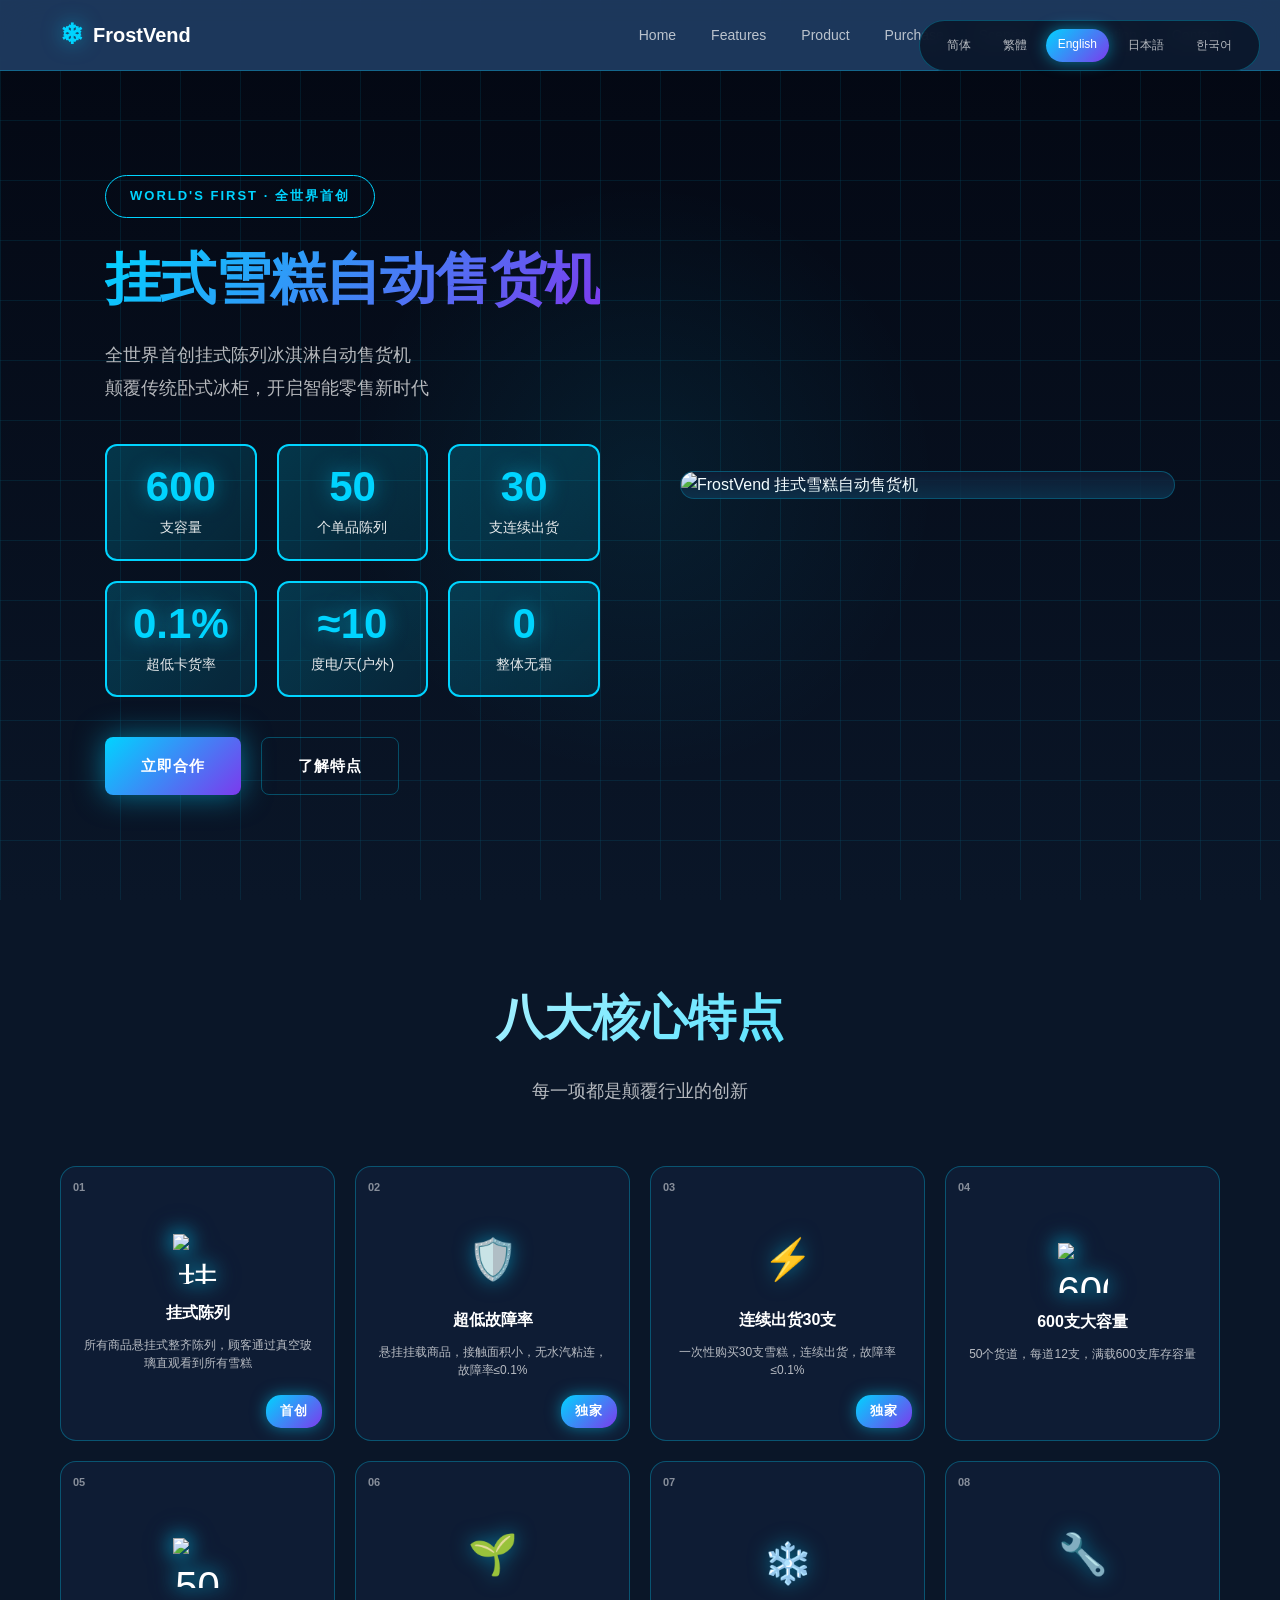
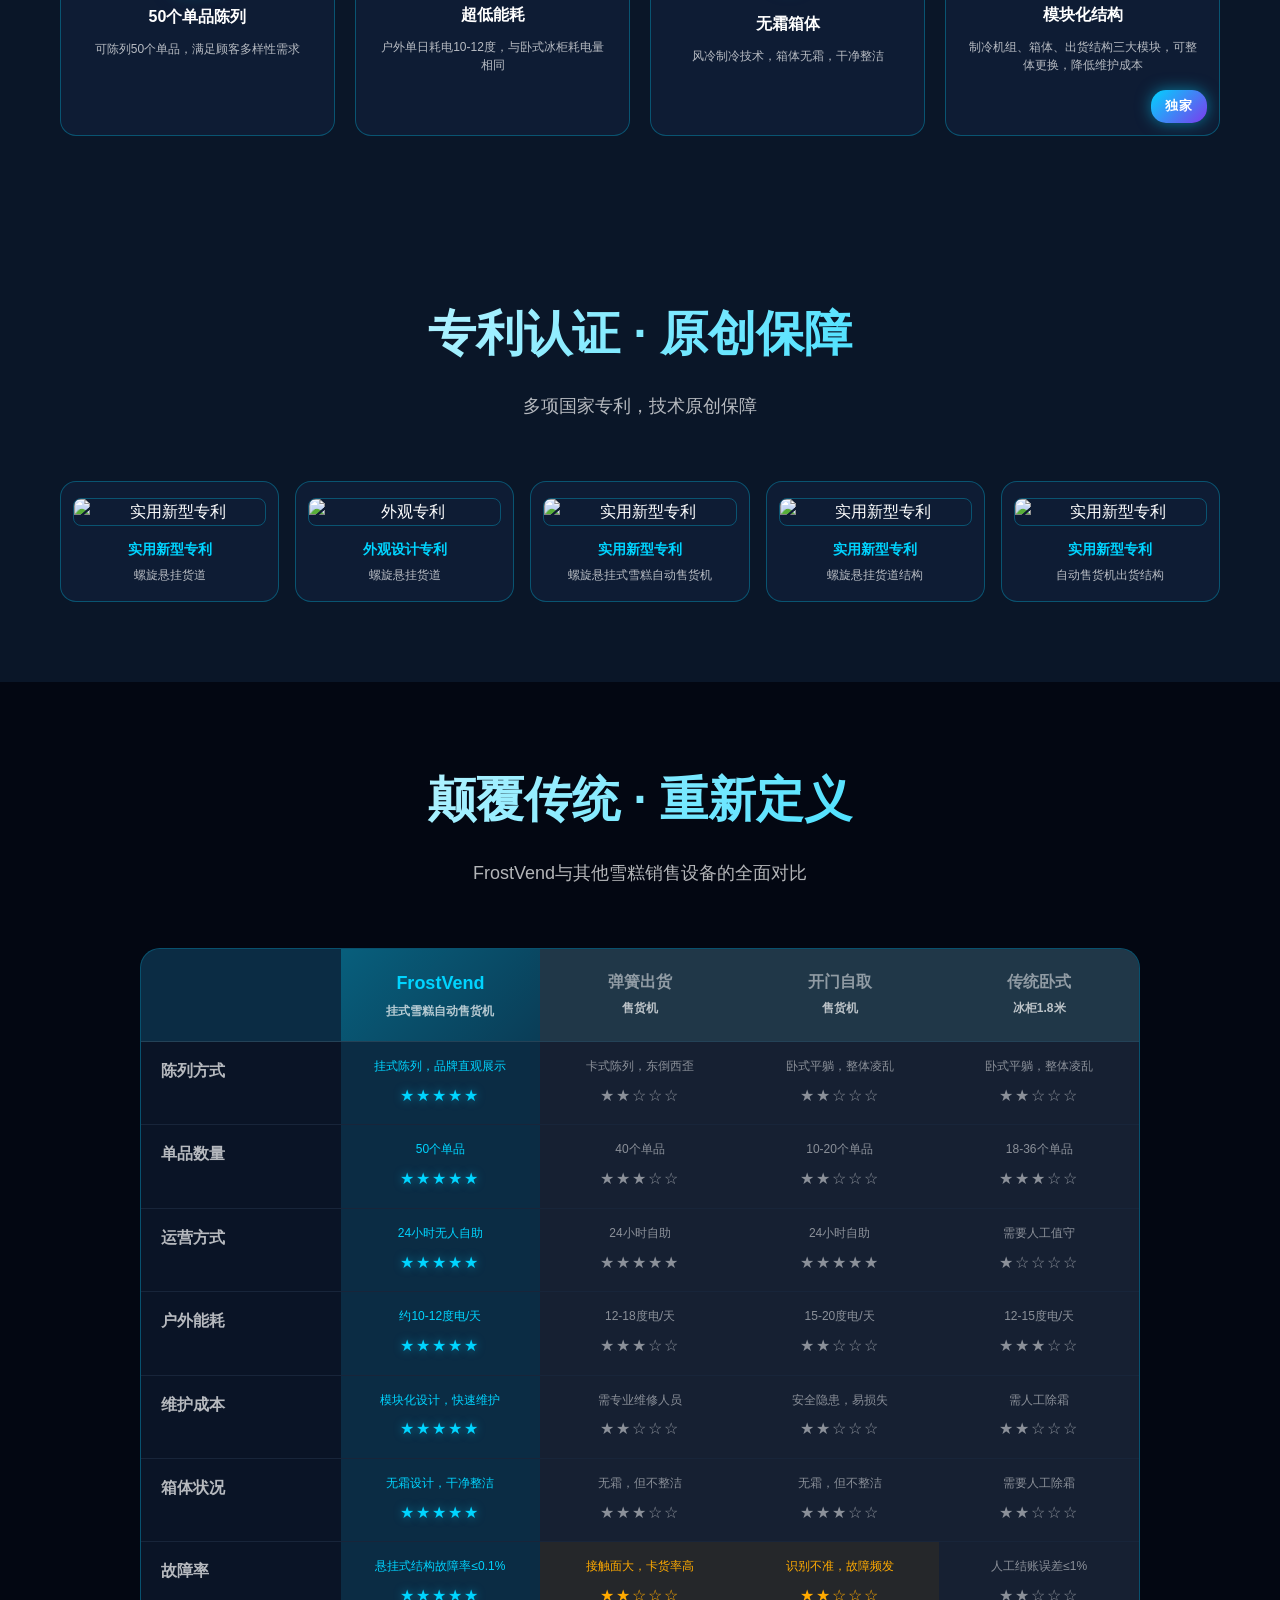
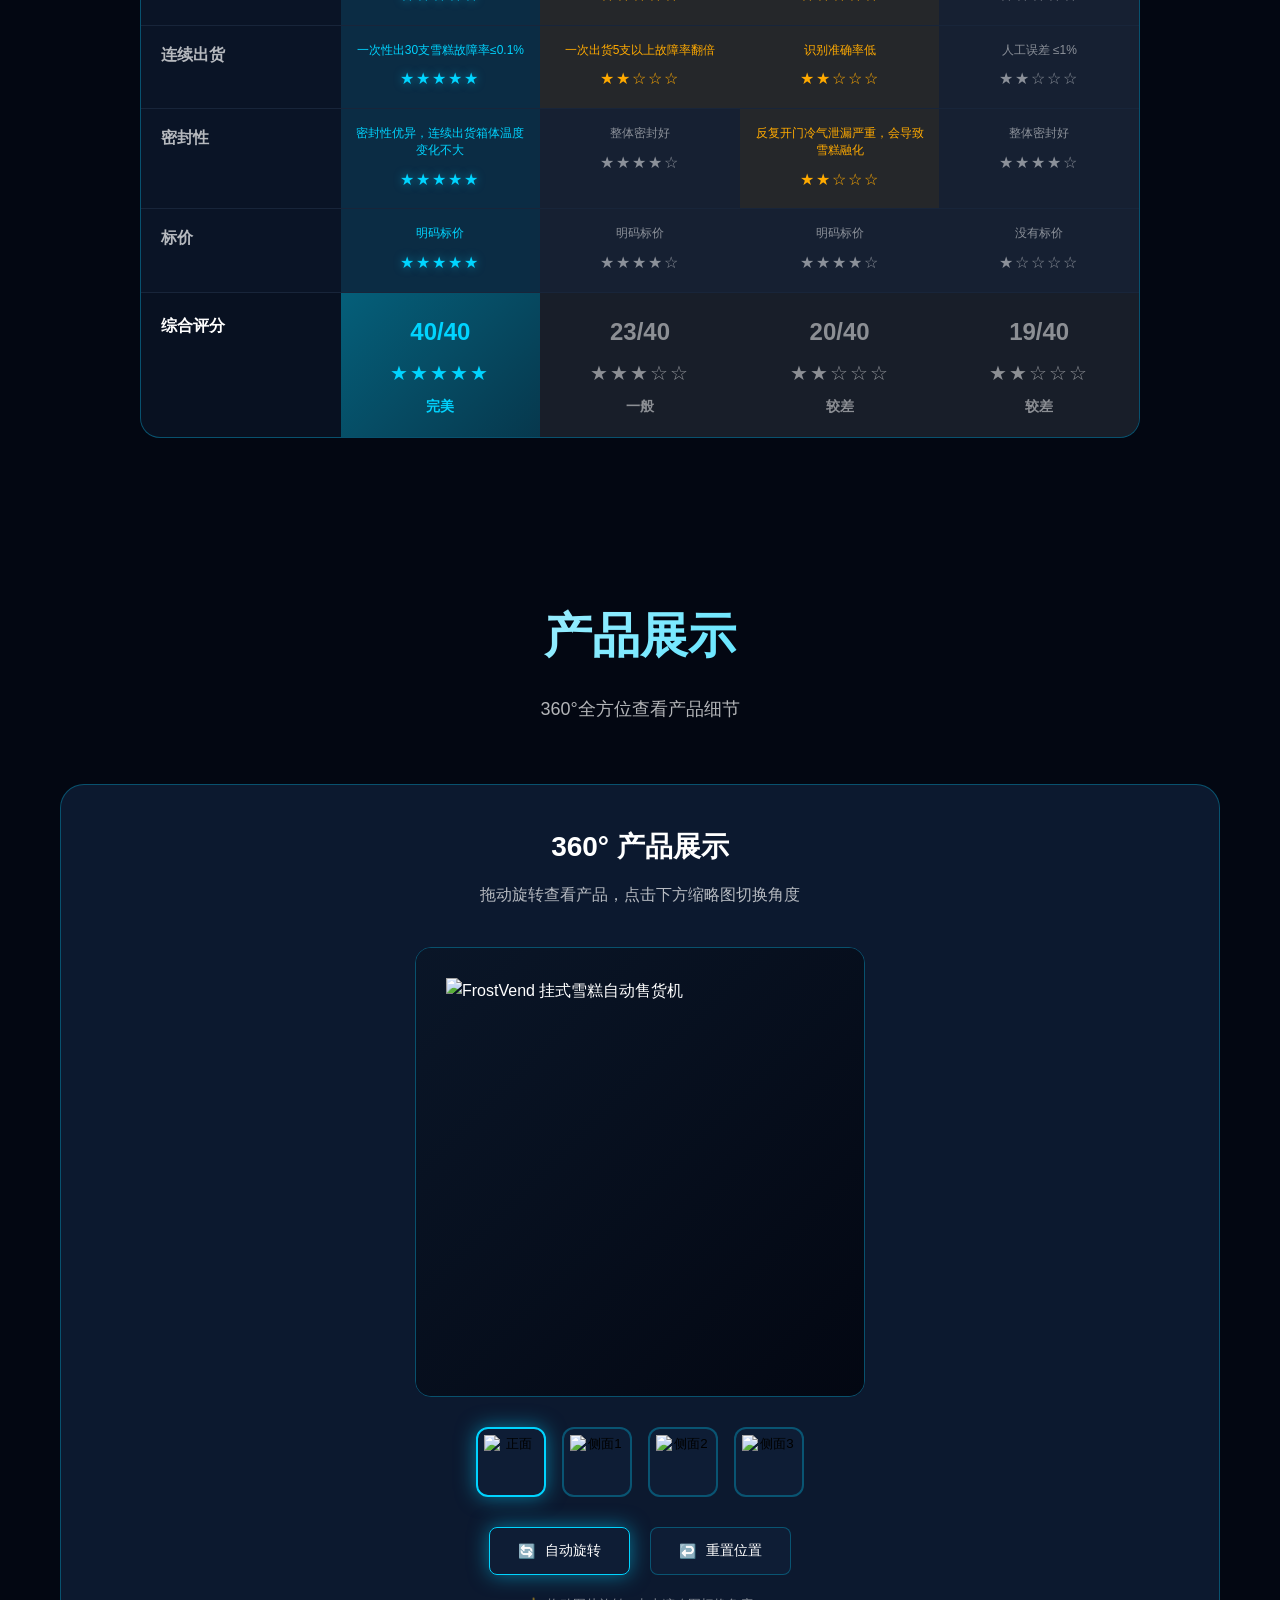
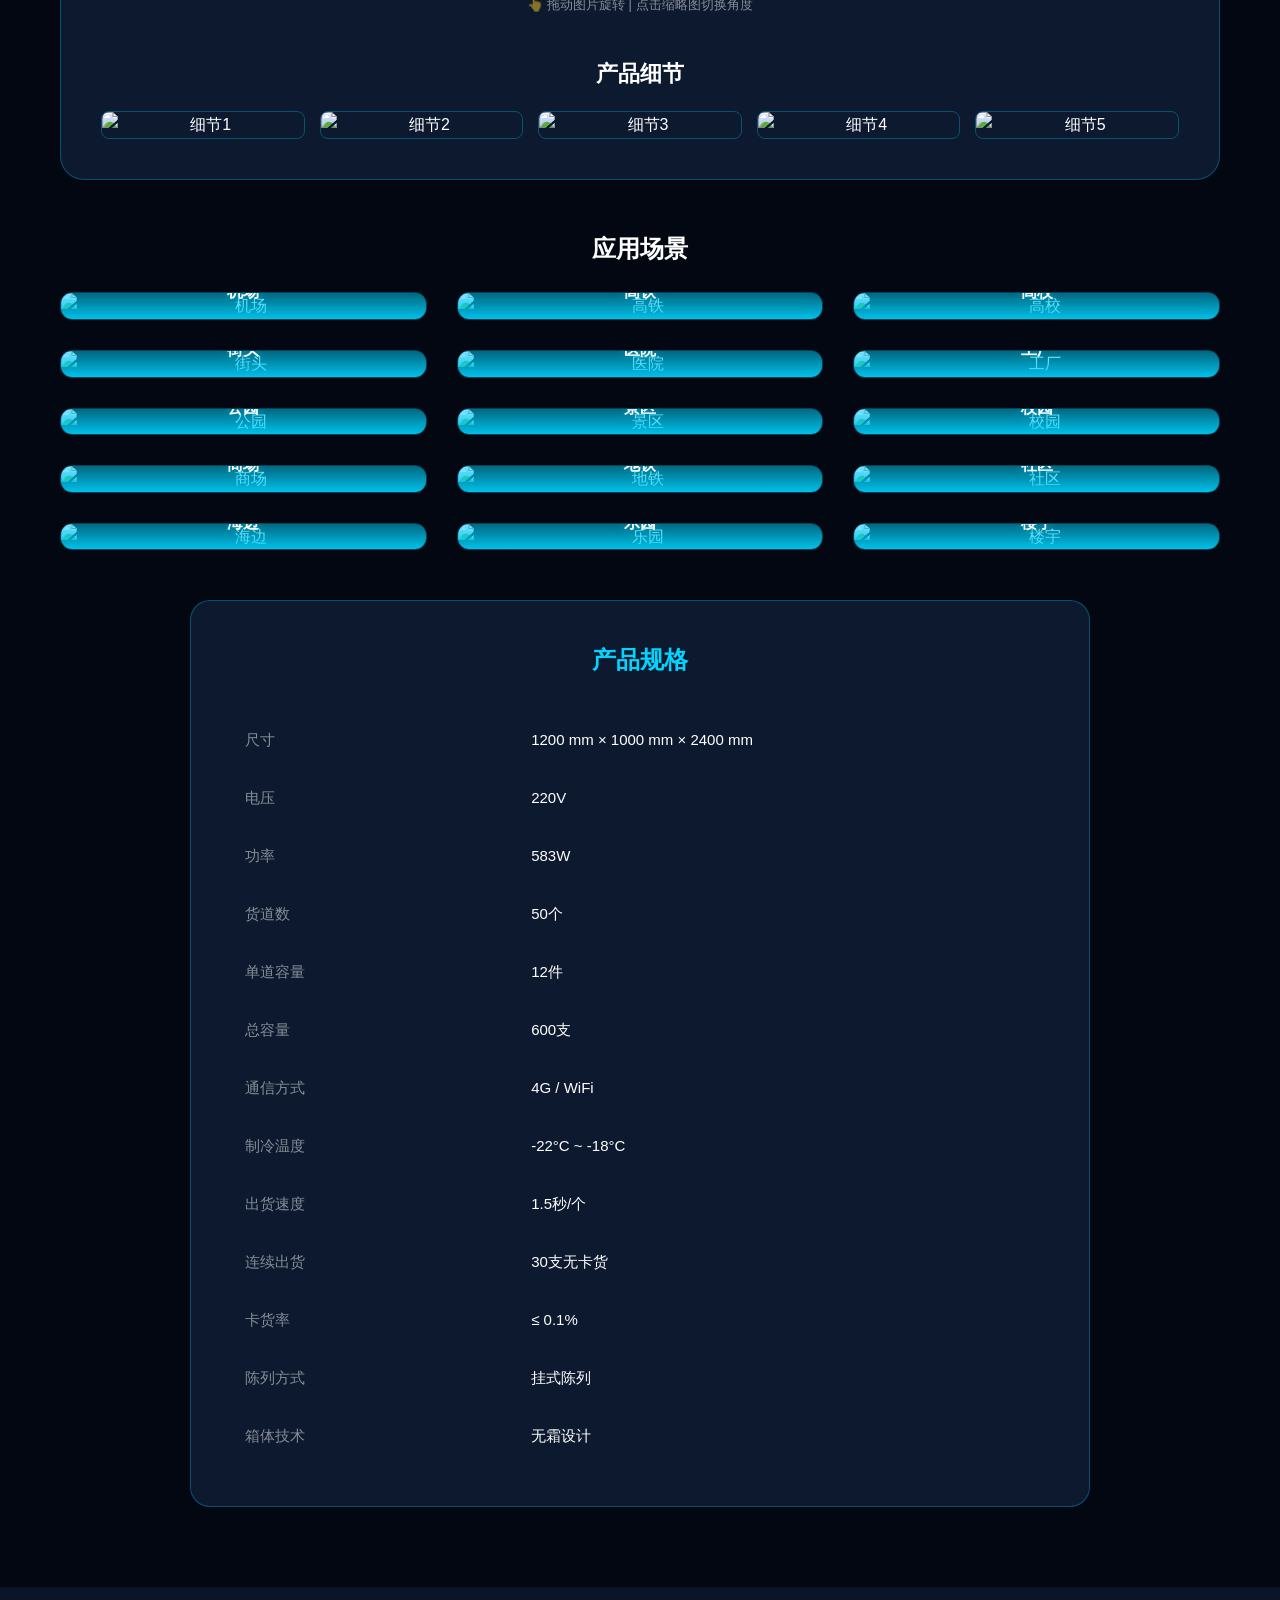
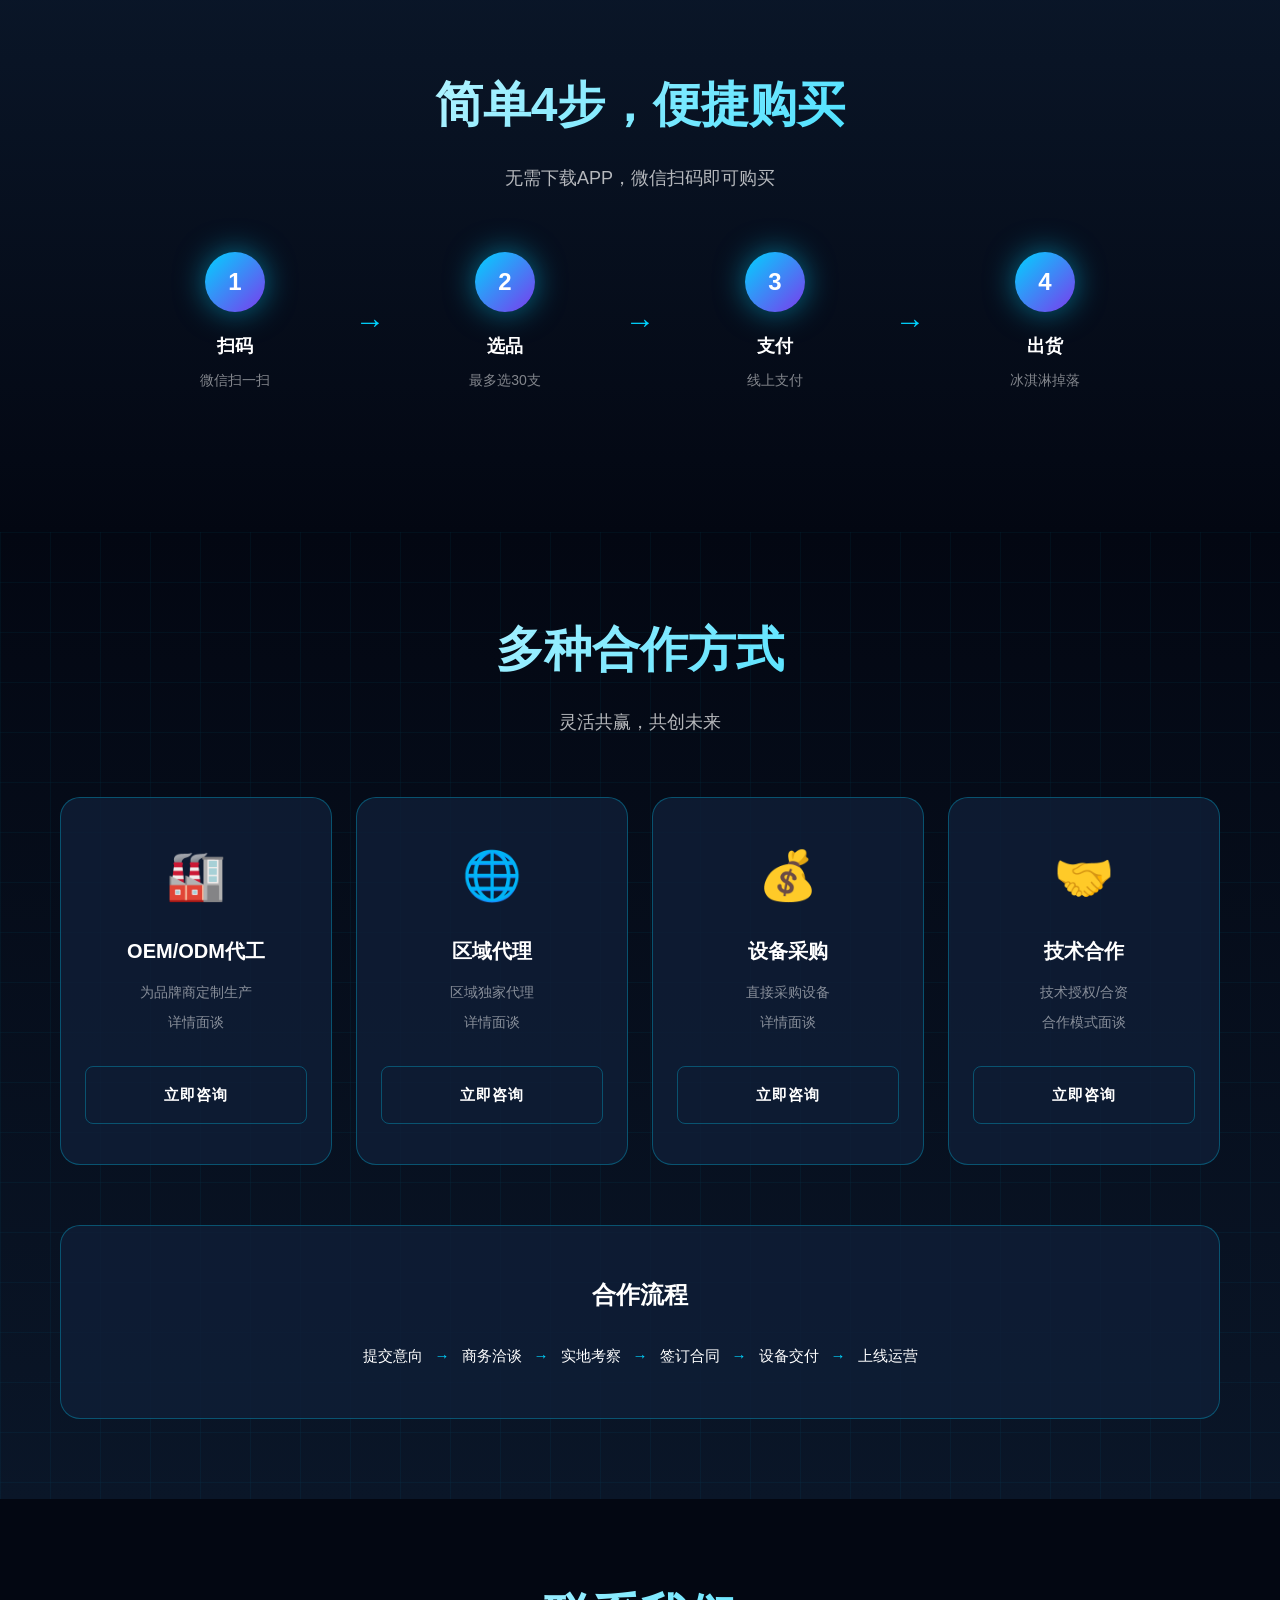
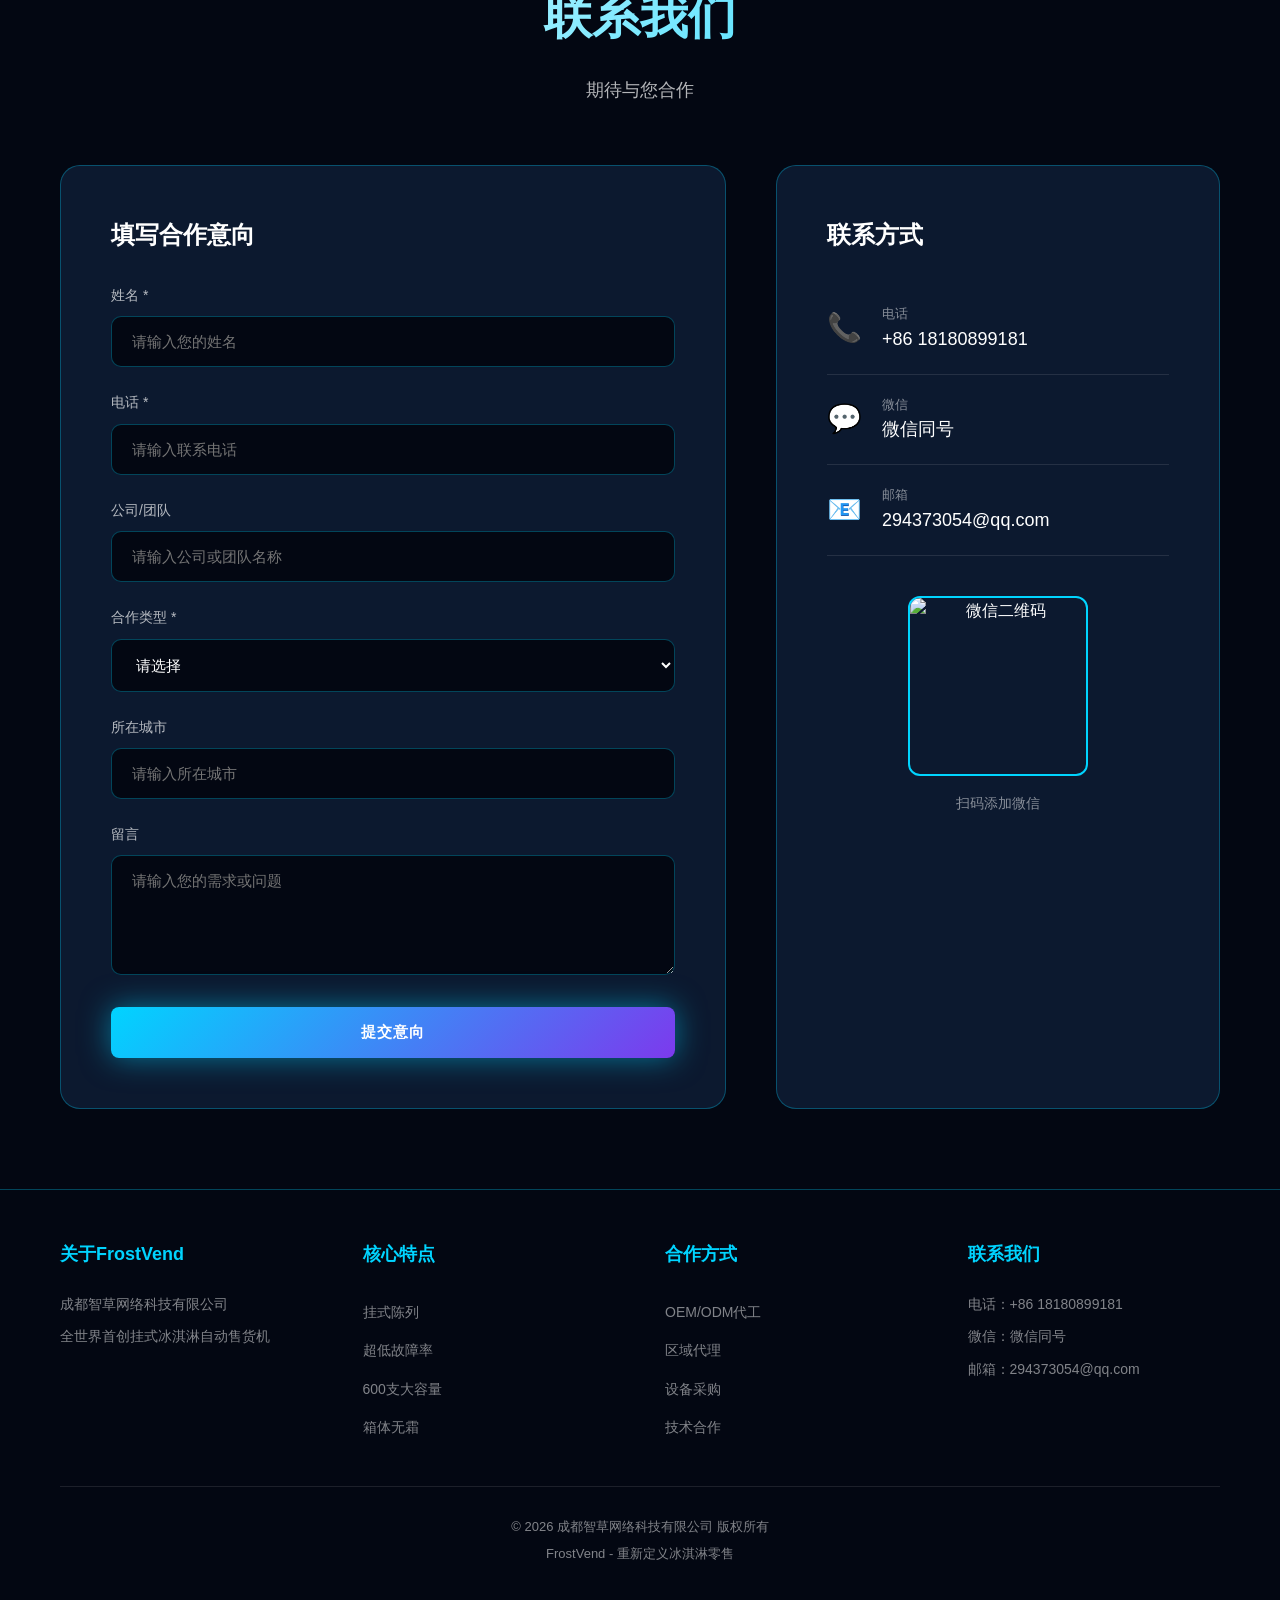
==== en/index.html @ 17167bbc "更新 FrostVend 网站内容与多语言页面 同步主站设计改动到多语言页面，并补充产品图、场景图、细节图、专利证书与联系二维码展示。  Co-Authored-By: Claude Opus 4.7" ====
<!DOCTYPE html>
<html lang="en">
<head>
    <meta charset="UTF-8">
    <meta name="viewport" content="width=device-width, initial-scale=1.0">
    <title>FrostVend - Reinventing Ice Cream Retail | World's First Hanging Ice Cream Vending Machine</title>
    <meta name="description" content="The world's first hanging-display ice cream vending machine. Ultra-low failure rate 0.1%, 30 consecutive dispenses, 600-item capacity, 50 SKUs, ultra-low energy use, frost-free cabinet.">
    <meta name="keywords" content="ice cream vending machine,hanging display,ice cream machine,unattended vending,innovative equipment">
    <link rel="stylesheet" href="../css/style.css">
</head>
<body>
    <!-- 语言切换 -->
    <div class="lang-switcher">
        <a href="../index.html" class="lang-btn">简体</a>
        <a href="../tw/index.html" class="lang-btn">繁體</a>
        <span class="lang-current">English</span>
        <a href="../ja/index.html" class="lang-btn">日本語</a>
        <a href="../ko/index.html" class="lang-btn">한국어</a>
    </div>

    <!-- 导航栏 -->
    <nav class="navbar">
        <div class="nav-container">
            <div class="logo">
                <span class="logo-icon">❄</span>
                <span class="logo-text">FrostVend</span>
            </div>
            <ul class="nav-menu">
                <li><a href="#hero">Home</a></li>
                <li><a href="#features">Features</a></li>
                <li><a href="#product">Product</a></li>
                <li><a href="#process">Purchase</a></li>
                <li><a href="#scene">Scenes</a></li>
                <li><a href="#cooperation">Cooperation</a></li>
                <li><a href="#contact">Contact</a></li>
            </ul>
            <div class="nav-toggle" id="navToggle">
                <span></span><span></span><span></span>
            </div>
        </div>
    </nav>

    <!-- Hero 区 -->
    <section id="hero" class="hero">
        <div class="hero-container">
            <div class="hero-content">
                <div class="hero-badge">WORLD'S FIRST · 全世界首创</div>
                <h1 class="hero-title">
                    <strong>挂式雪糕自动售货机</strong>
                </h1>
                <p class="hero-subtitle">
                    全世界首创挂式陈列冰淇淋自动售货机<br>
                    颠覆传统卧式冰柜，开启智能零售新时代
                </p>
                <div class="hero-features">
                    <div class="hero-feature">
                        <div class="hero-feature-num">600</div>
                        <div class="hero-feature-label">支容量</div>
                    </div>
                    <div class="hero-feature">
                        <div class="hero-feature-num">50</div>
                        <div class="hero-feature-label">个单品陈列</div>
                    </div>
                    <div class="hero-feature">
                        <div class="hero-feature-num">30</div>
                        <div class="hero-feature-label">支连续出货</div>
                    </div>
                    <div class="hero-feature">
                        <div class="hero-feature-num">0.1%</div>
                        <div class="hero-feature-label">超低卡货率</div>
                    </div>
                    <div class="hero-feature">
                        <div class="hero-feature-num">≈10</div>
                        <div class="hero-feature-label">度电/天(户外)</div>
                    </div>
                    <div class="hero-feature">
                        <div class="hero-feature-num">0</div>
                        <div class="hero-feature-label">整体无霜</div>
                    </div>
                </div>
                <div class="hero-cta">
                    <a href="#cooperation" class="btn btn-primary">立即合作</a>
                    <a href="#features" class="btn btn-outline">了解特点</a>
                </div>
            </div>
            <div class="hero-image">
                <div class="hero-image-wrapper">
                    <img src="images/product/1.png" alt="FrostVend 挂式雪糕自动售货机">
                </div>
            </div>
        </div>
    </section>

    <!-- 八大核心特点 -->
    <section id="features" class="section section-features">
        <div class="container">
            <div class="section-header">
                <h2>八大核心特点</h2>
                <p>每一项都是颠覆行业的创新</p>
            </div>
            <div class="features-grid">
                <div class="feature-card">
                    <div class="feature-num">01</div>
                    <div class="feature-icon"><img src="images/icon-hanging.png" alt="挂式陈列"></div>
                    <h3>挂式陈列</h3>
                    <p>所有商品悬挂式整齐陈列，顾客通过真空玻璃直观看到所有雪糕</p>
                    <div class="feature-tag">首创</div>
                </div>
                <div class="feature-card">
                    <div class="feature-num">02</div>
                    <div class="feature-icon">🛡️</div>
                    <h3>超低故障率</h3>
                    <p>悬挂挂载商品，接触面积小，无水汽粘连，故障率≤0.1%</p>
                    <div class="feature-tag">独家</div>
                </div>
                <div class="feature-card">
                    <div class="feature-num">03</div>
                    <div class="feature-icon">⚡</div>
                    <h3>连续出货30支</h3>
                    <p>一次性购买30支雪糕，连续出货，故障率≤0.1%</p>
                    <div class="feature-tag">独家</div>
                </div>
                <div class="feature-card">
                    <div class="feature-num">04</div>
                    <div class="feature-icon"><img src="images/icon-capacity.png" alt="600支大容量"></div>
                    <h3>600支大容量</h3>
                    <p>50个货道，每道12支，满载600支库存容量</p>
                </div>
                <div class="feature-card">
                    <div class="feature-num">05</div>
                    <div class="feature-icon"><img src="images/icon-variety.png" alt="50个单品陈列"></div>
                    <h3>50个单品陈列</h3>
                    <p>可陈列50个单品，满足顾客多样性需求</p>
                </div>
                <div class="feature-card">
                    <div class="feature-num">06</div>
                    <div class="feature-icon">🌱</div>
                    <h3>超低能耗</h3>
                    <p>户外单日耗电10-12度，与卧式冰柜耗电量相同</p>
                </div>
                <div class="feature-card">
                    <div class="feature-num">07</div>
                    <div class="feature-icon">❄️</div>
                    <h3>无霜箱体</h3>
                    <p>风冷制冷技术，箱体无霜，干净整洁</p>
                </div>
                <div class="feature-card">
                    <div class="feature-num">08</div>
                    <div class="feature-icon">🔧</div>
                    <h3>模块化结构</h3>
                    <p>制冷机组、箱体、出货结构三大模块，可整体更换，降低维护成本</p>
                    <div class="feature-tag">独家</div>
                </div>
            </div>
        </div>
    </section>

    <!-- 专利证书展示 -->
    <section class="section section-patents">
        <div class="container">
            <div class="section-header">
                <h2>专利认证 · 原创保障</h2>
                <p>多项国家专利，技术原创保障</p>
            </div>
            <div class="patents-grid">
                <a href="images/patents/实用新型专利证书---螺旋悬挂货道.pdf" target="_blank" class="patent-card">
                    <img src="images/patents/实用新型专利证书---螺旋悬挂货道.png" alt="实用新型专利" class="patent-img">
                    <h4>实用新型专利</h4>
                    <p>螺旋悬挂货道</p>
                </a>
                <a href="images/patents/外观专利证书---螺旋悬挂货道.pdf" target="_blank" class="patent-card">
                    <img src="images/patents/外观专利证书---螺旋悬挂货道.png" alt="外观专利" class="patent-img">
                    <h4>外观设计专利</h4>
                    <p>螺旋悬挂货道</p>
                </a>
                <a href="images/patents/实用新型---一种螺旋悬挂式雪糕自动售货机2023232784835.pdf" target="_blank" class="patent-card">
                    <img src="images/patents/实用新型---一种螺旋悬挂式雪糕自动售货机2023232784835.png" alt="实用新型专利" class="patent-img">
                    <h4>实用新型专利</h4>
                    <p>螺旋悬挂式雪糕自动售货机</p>
                </a>
                <a href="images/patents/实用新型专利证书-2023227221248-一种雪糕智能售货机螺旋悬挂货道-七叶草生态-20240625.pdf" target="_blank" class="patent-card">
                    <img src="images/patents/实用新型专利证书-2023227221248-一种雪糕智能售货机螺旋悬挂货道-七叶草生态-20240625.png" alt="实用新型专利" class="patent-img">
                    <h4>实用新型专利</h4>
                    <p>螺旋悬挂货道结构</p>
                </a>
                <a href="images/patents/实用新型专利证书-2023230781476-一种自动售货机出货结构-七叶草生态-20240514.pdf" target="_blank" class="patent-card">
                    <img src="images/patents/实用新型专利证书-2023230781476-一种自动售货机出货结构-七叶草生态-20240514.png" alt="实用新型专利" class="patent-img">
                    <h4>实用新型专利</h4>
                    <p>自动售货机出货结构</p>
                </a>
            </div>
        </div>
    </section>

    <!-- 对比区：颠覆传统 -->
    <section class="section section-compare">
        <div class="container">
            <div class="section-header">
                <h2>颠覆传统 · 重新定义</h2>
                <p>FrostVend与其他雪糕销售设备的全面对比</p>
            </div>
            <div class="compare-rating">
                <div class="compare-brand-row">
                    <div class="compare-brand-label"></div>
                    <div class="compare-brand compare-brand-frost">FrostVend<br><span class="brand-desc">挂式雪糕自动售货机</span></div>
                    <div class="compare-brand compare-brand-other">弹簧出货<br><span class="brand-desc">售货机</span></div>
                    <div class="compare-brand compare-brand-other">开门自取<br><span class="brand-desc">售货机</span></div>
                    <div class="compare-brand compare-brand-other">传统卧式<br><span class="brand-desc">冰柜1.8米</span></div>
                </div>

                <div class="compare-item-row">
                    <div class="compare-item-name">陈列方式</div>
                    <div class="compare-item-stars stars-5">
                        <span class="star-text">挂式陈列，品牌直观展示</span>
                        <span class="stars">★★★★★</span>
                    </div>
                    <div class="compare-item-stars stars-2">
                        <span class="star-text">卡式陈列，东倒西歪</span>
                        <span class="stars">★★☆☆☆</span>
                    </div>
                    <div class="compare-item-stars stars-2">
                        <span class="star-text">卧式平躺，整体凌乱</span>
                        <span class="stars">★★☆☆☆</span>
                    </div>
                    <div class="compare-item-stars stars-2">
                        <span class="star-text">卧式平躺，整体凌乱</span>
                        <span class="stars">★★☆☆☆</span>
                    </div>
                </div>

                <div class="compare-item-row">
                    <div class="compare-item-name">单品数量</div>
                    <div class="compare-item-stars stars-5">
                        <span class="star-text">50个单品</span>
                        <span class="stars">★★★★★</span>
                    </div>
                    <div class="compare-item-stars stars-3">
                        <span class="star-text">40个单品</span>
                        <span class="stars">★★★☆☆</span>
                    </div>
                    <div class="compare-item-stars stars-2">
                        <span class="star-text">10-20个单品</span>
                        <span class="stars">★★☆☆☆</span>
                    </div>
                    <div class="compare-item-stars stars-3">
                        <span class="star-text">18-36个单品</span>
                        <span class="stars">★★★☆☆</span>
                    </div>
                </div>

                <div class="compare-item-row">
                    <div class="compare-item-name">运营方式</div>
                    <div class="compare-item-stars stars-5">
                        <span class="star-text">24小时无人自助</span>
                        <span class="stars">★★★★★</span>
                    </div>
                    <div class="compare-item-stars stars-other">
                        <span class="star-text">24小时自助</span>
                        <span class="stars">★★★★★</span>
                    </div>
                    <div class="compare-item-stars stars-other">
                        <span class="star-text">24小时自助</span>
                        <span class="stars">★★★★★</span>
                    </div>
                    <div class="compare-item-stars stars-1">
                        <span class="star-text">需要人工值守</span>
                        <span class="stars">★☆☆☆☆</span>
                    </div>
                </div>

                <div class="compare-item-row">
                    <div class="compare-item-name">户外能耗</div>
                    <div class="compare-item-stars stars-5">
                        <span class="star-text">约10-12度电/天</span>
                        <span class="stars">★★★★★</span>
                    </div>
                    <div class="compare-item-stars stars-3">
                        <span class="star-text">12-18度电/天</span>
                        <span class="stars">★★★☆☆</span>
                    </div>
                    <div class="compare-item-stars stars-2">
                        <span class="star-text">15-20度电/天</span>
                        <span class="stars">★★☆☆☆</span>
                    </div>
                    <div class="compare-item-stars stars-3">
                        <span class="star-text">12-15度电/天</span>
                        <span class="stars">★★★☆☆</span>
                    </div>
                </div>

                <div class="compare-item-row">
                    <div class="compare-item-name">维护成本</div>
                    <div class="compare-item-stars stars-5">
                        <span class="star-text">模块化设计，快速维护</span>
                        <span class="stars">★★★★★</span>
                    </div>
                    <div class="compare-item-stars stars-2">
                        <span class="star-text">需专业维修人员</span>
                        <span class="stars">★★☆☆☆</span>
                    </div>
                    <div class="compare-item-stars stars-2">
                        <span class="star-text">安全隐患，易损失</span>
                        <span class="stars">★★☆☆☆</span>
                    </div>
                    <div class="compare-item-stars stars-2">
                        <span class="star-text">需人工除霜</span>
                        <span class="stars">★★☆☆☆</span>
                    </div>
                </div>

                <div class="compare-item-row">
                    <div class="compare-item-name">箱体状况</div>
                    <div class="compare-item-stars stars-5">
                        <span class="star-text">无霜设计，干净整洁</span>
                        <span class="stars">★★★★★</span>
                    </div>
                    <div class="compare-item-stars stars-3">
                        <span class="star-text">无霜，但不整洁</span>
                        <span class="stars">★★★☆☆</span>
                    </div>
                    <div class="compare-item-stars stars-3">
                        <span class="star-text">无霜，但不整洁</span>
                        <span class="stars">★★★☆☆</span>
                    </div>
                    <div class="compare-item-stars stars-2">
                        <span class="star-text">需要人工除霜</span>
                        <span class="stars">★★☆☆☆</span>
                    </div>
                </div>

                <div class="compare-item-row">
                    <div class="compare-item-name">故障率</div>
                    <div class="compare-item-stars stars-5">
                        <span class="star-text">悬挂式结构故障率≤0.1%</span>
                        <span class="stars">★★★★★</span>
                    </div>
                    <div class="compare-item-stars stars-warning">
                        <span class="star-text">接触面大，卡货率高</span>
                        <span class="stars">★★☆☆☆</span>
                    </div>
                    <div class="compare-item-stars stars-warning">
                        <span class="star-text">识别不准，故障频发</span>
                        <span class="stars">★★☆☆☆</span>
                    </div>
                    <div class="compare-item-stars stars-2">
                        <span class="star-text">人工结账误差≤1%</span>
                        <span class="stars">★★☆☆☆</span>
                    </div>
                </div>

                <div class="compare-item-row">
                    <div class="compare-item-name">连续出货</div>
                    <div class="compare-item-stars stars-5">
                        <span class="star-text">一次性出30支雪糕故障率≤0.1%</span>
                        <span class="stars">★★★★★</span>
                    </div>
                    <div class="compare-item-stars stars-warning">
                        <span class="star-text">一次出货5支以上故障率翻倍</span>
                        <span class="stars">★★☆☆☆</span>
                    </div>
                    <div class="compare-item-stars stars-warning">
                        <span class="star-text">识别准确率低</span>
                        <span class="stars">★★☆☆☆</span>
                    </div>
                    <div class="compare-item-stars stars-2">
                        <span class="star-text">人工误差 ≤1%</span>
                        <span class="stars">★★☆☆☆</span>
                    </div>
                </div>

                <div class="compare-item-row">
                    <div class="compare-item-name">密封性</div>
                    <div class="compare-item-stars stars-5">
                        <span class="star-text">密封性优异，连续出货箱体温度变化不大</span>
                        <span class="stars">★★★★★</span>
                    </div>
                    <div class="compare-item-stars stars-other">
                        <span class="star-text">整体密封好</span>
                        <span class="stars">★★★★☆</span>
                    </div>
                    <div class="compare-item-stars stars-warning">
                        <span class="star-text">反复开门冷气泄漏严重，会导致雪糕融化</span>
                        <span class="stars">★★☆☆☆</span>
                    </div>
                    <div class="compare-item-stars stars-other">
                        <span class="star-text">整体密封好</span>
                        <span class="stars">★★★★☆</span>
                    </div>
                </div>

                <div class="compare-item-row">
                    <div class="compare-item-name">标价</div>
                    <div class="compare-item-stars stars-5">
                        <span class="star-text">明码标价</span>
                        <span class="stars">★★★★★</span>
                    </div>
                    <div class="compare-item-stars stars-4">
                        <span class="star-text">明码标价</span>
                        <span class="stars">★★★★☆</span>
                    </div>
                    <div class="compare-item-stars stars-4">
                        <span class="star-text">明码标价</span>
                        <span class="stars">★★★★☆</span>
                    </div>
                    <div class="compare-item-stars stars-1">
                        <span class="star-text">没有标价</span>
                        <span class="stars">★☆☆☆☆</span>
                    </div>
                </div>

                <div class="compare-total-row">
                    <div class="compare-total-label">综合评分</div>
                    <div class="compare-total stars-5">
                        <span class="total-score">40/40</span>
                        <span class="stars-total">★★★★★</span>
                        <span class="total-text">完美</span>
                    </div>
                    <div class="compare-total stars-3">
                        <span class="total-score">23/40</span>
                        <span class="stars-total">★★★☆☆</span>
                        <span class="total-text">一般</span>
                    </div>
                    <div class="compare-total stars-2">
                        <span class="total-score">20/40</span>
                        <span class="stars-total">★★☆☆☆</span>
                        <span class="total-text">较差</span>
                    </div>
                    <div class="compare-total stars-2">
                        <span class="total-score">19/40</span>
                        <span class="stars-total">★★☆☆☆</span>
                        <span class="total-text">较差</span>
                    </div>
                </div>
            </div>
        </div>
    </section>

    <!-- 产品展示区 -->
    <section id="product" class="section section-gallery">
        <div class="container">
            <div class="section-header">
                <h2>产品展示</h2>
                <p>360°全方位查看产品细节</p>
            </div>
            <div class="gallery-360">
                <div class="gallery-360-header">
                    <h3>360° 产品展示</h3>
                    <p>拖动旋转查看产品，点击下方缩略图切换角度</p>
                </div>
                <div class="viewer-360">
                    <div class="viewer-360-container auto-rotate" id="viewer360">
                        <div class="viewer-360-face">
                            <img src="images/product/1.png" alt="FrostVend 挂式雪糕自动售货机" class="viewer-360-image" id="mainImage">
                        </div>
                    </div>
                    <div class="viewer-360-angles">
                        <button class="viewer-360-angle-btn active" data-angle="0">
                            <img src="images/product/1.png" alt="正面">
                        </button>
                        <button class="viewer-360-angle-btn" data-angle="1">
                            <img src="images/product/2.png" alt="侧面1">
                        </button>
                        <button class="viewer-360-angle-btn" data-angle="2">
                            <img src="images/product/3.png" alt="侧面2">
                        </button>
                        <button class="viewer-360-angle-btn" data-angle="3">
                            <img src="images/product/4.png" alt="侧面3">
                        </button>
                    </div>
                    <div class="viewer-360-controls">
                        <button class="viewer-360-btn active" id="btnAutoRotate">
                            <span>🔄</span>
                            <span>自动旋转</span>
                        </button>
                        <button class="viewer-360-btn" id="btnReset">
                            <span>↩️</span>
                            <span>重置位置</span>
                        </button>
                    </div>
                    <div class="viewer-360-hint">
                        👆 拖动图片旋转 | 点击缩略图切换角度
                    </div>
                </div>

                <!-- 产品细节 -->
                <div class="product-details">
                    <h3>产品细节</h3>
                    <div class="detail-images">
                        <img src="images/detail/032A8380.jpg" alt="细节1">
                        <img src="images/detail/032A8381.jpg" alt="细节2">
                        <img src="images/detail/032A8383.jpg" alt="细节3">
                        <img src="images/detail/032A8385.jpg" alt="细节4">
                        <img src="images/detail/1.jpg" alt="细节5">
                    </div>
                </div>
            </div>

            <!-- 场景图展示 -->
            <div class="gallery-scene">
                <h3>应用场景</h3>
                <div class="scene-grid">
                    <div class="scene-item"><img src="images/scene/机场.png" alt="机场"><span>机场</span></div>
                    <div class="scene-item"><img src="images/scene/高铁.png" alt="高铁"><span>高铁</span></div>
                    <div class="scene-item"><img src="images/scene/高校.png" alt="高校"><span>高校</span></div>
                    <div class="scene-item"><img src="images/scene/街头.png" alt="街头"><span>街头</span></div>
                    <div class="scene-item"><img src="images/scene/医院.png" alt="医院"><span>医院</span></div>
                    <div class="scene-item"><img src="images/scene/工厂.png" alt="工厂"><span>工厂</span></div>
                    <div class="scene-item"><img src="images/scene/公园.png" alt="公园"><span>公园</span></div>
                    <div class="scene-item"><img src="images/scene/景区.png" alt="景区"><span>景区</span></div>
                    <div class="scene-item"><img src="images/scene/校园.png" alt="校园"><span>校园</span></div>
                    <div class="scene-item"><img src="images/scene/商场.png" alt="商场"><span>商场</span></div>
                    <div class="scene-item"><img src="images/scene/地铁.png" alt="地铁"><span>地铁</span></div>
                    <div class="scene-item"><img src="images/scene/社区.png" alt="社区"><span>社区</span></div>
                    <div class="scene-item"><img src="images/scene/海边.png" alt="海边"><span>海边</span></div>
                    <div class="scene-item"><img src="images/scene/乐园.png" alt="乐园"><span>乐园</span></div>
                    <div class="scene-item"><img src="images/scene/楼宇.png" alt="楼宇"><span>楼宇</span></div>
                </div>
            </div>

            <div class="specs">
                <h3>产品规格</h3>
                <table class="specs-table">
                    <tr><td>尺寸</td><td>1200 mm × 1000 mm × 2400 mm</td></tr>
                    <tr><td>电压</td><td>220V</td></tr>
                    <tr><td>功率</td><td>583W</td></tr>
                    <tr><td>货道数</td><td>50个</td></tr>
                    <tr><td>单道容量</td><td>12件</td></tr>
                    <tr><td>总容量</td><td>600支</td></tr>
                    <tr><td>通信方式</td><td>4G / WiFi</td></tr>
                    <tr><td>制冷温度</td><td>-22°C ~ -18°C</td></tr>
                    <tr><td>出货速度</td><td>1.5秒/个</td></tr>
                    <tr><td>连续出货</td><td>30支无卡货</td></tr>
                    <tr><td>卡货率</td><td>≤ 0.1%</td></tr>
                    <tr><td>陈列方式</td><td>挂式陈列</td></tr>
                    <tr><td>箱体技术</td><td>无霜设计</td></tr>
                </table>
            </div>
        </div>
    </section>

    <!-- 购买流程 -->
    <section id="process" class="section section-process">
        <div class="container">
            <div class="section-header">
                <h2>简单4步，便捷购买</h2>
                <p>无需下载APP，微信扫码即可购买</p>
            </div>
            <div class="process-steps">
                <div class="step">
                    <div class="step-num">1</div>
                    <h3>扫码</h3>
                    <p>微信扫一扫</p>
                </div>
                <div class="step-arrow">→</div>
                <div class="step">
                    <div class="step-num">2</div>
                    <h3>选品</h3>
                    <p>最多选30支</p>
                </div>
                <div class="step-arrow">→</div>
                <div class="step">
                    <div class="step-num">3</div>
                    <h3>支付</h3>
                    <p>线上支付</p>
                </div>
                <div class="step-arrow">→</div>
                <div class="step">
                    <div class="step-num">4</div>
                    <h3>出货</h3>
                    <p>冰淇淋掉落</p>
                </div>
            </div>
        </div>
    </section>

    <!-- 合作区 -->
    <section id="cooperation" class="section section-coop">
        <div class="container">
            <div class="section-header">
                <h2>多种合作方式</h2>
                <p>灵活共赢，共创未来</p>
            </div>
            <div class="coop-grid">
                <div class="coop-card"><div class="coop-icon">🏭</div><h3>OEM/ODM代工</h3><p>为品牌商定制生产</p><p>详情面谈</p><a href="#contact" class="btn btn-outline">立即咨询</a></div>
                <div class="coop-card"><div class="coop-icon">🌐</div><h3>区域代理</h3><p>区域独家代理</p><p>详情面谈</p><a href="#contact" class="btn btn-outline">立即咨询</a></div>
                <div class="coop-card"><div class="coop-icon">💰</div><h3>设备采购</h3><p>直接采购设备</p><p>详情面谈</p><a href="#contact" class="btn btn-outline">立即咨询</a></div>
                <div class="coop-card"><div class="coop-icon">🤝</div><h3>技术合作</h3><p>技术授权/合资</p><p>合作模式面谈</p><a href="#contact" class="btn btn-outline">立即咨询</a></div>
            </div>
            <div class="coop-flow">
                <h3>合作流程</h3>
                <div class="flow-steps">
                    <span>提交意向</span><span>→</span><span>商务洽谈</span><span>→</span><span>实地考察</span><span>→</span><span>签订合同</span><span>→</span><span>设备交付</span><span>→</span><span>上线运营</span>
                </div>
            </div>
        </div>
    </section>

    <!-- 联系区 -->
    <section id="contact" class="section section-contact">
        <div class="container">
            <div class="section-header">
                <h2>联系我们</h2>
                <p>期待与您合作</p>
            </div>
            <div class="contact-grid">
                <div class="contact-form">
                    <h3>填写合作意向</h3>
                    <form>
                        <div class="form-row"><label>姓名 *</label><input type="text" placeholder="请输入您的姓名" required></div>
                        <div class="form-row"><label>电话 *</label><input type="tel" placeholder="请输入联系电话" required></div>
                        <div class="form-row"><label>公司/团队</label><input type="text" placeholder="请输入公司或团队名称"></div>
                        <div class="form-row"><label>合作类型 *</label>
                            <select required>
                                <option value="">请选择</option>
                                <option value="oem">OEM/ODM代工</option>
                                <option value="agent">区域代理</option>
                                <option value="buy">设备采购</option>
                                <option value="tech">技术合作</option>
                            </select>
                        </div>
                        <div class="form-row"><label>所在城市</label><input type="text" placeholder="请输入所在城市"></div>
                        <div class="form-row"><label>留言</label><textarea rows="4" placeholder="请输入您的需求或问题"></textarea></div>
                        <button type="submit" class="btn btn-primary btn-block">提交意向</button>
                    </form>
                </div>
                <div class="contact-info">
                    <h3>联系方式</h3>
                    <div class="contact-item"><div class="contact-icon">📞</div><div><div class="contact-label">电话</div><div class="contact-value">+86 18180899181</div></div></div>
                    <div class="contact-item"><div class="contact-icon">💬</div><div><div class="contact-label">微信</div><div class="contact-value">微信同号</div></div></div>
                    <div class="contact-item"><div class="contact-icon">📧</div><div><div class="contact-label">邮箱</div><div class="contact-value">294373054@qq.com</div></div></div>
                    <div class="qr-placeholder">
                        <img src="images/qrcode.jpg" alt="微信二维码" class="qr-image">
                        <p>扫码添加微信</p>
                    </div>
                </div>
            </div>
        </div>
    </section>

    <!-- Footer -->
    <footer class="footer">
        <div class="container">
            <div class="footer-grid">
                <div class="footer-col">
                    <h4>关于FrostVend</h4>
                    <p>成都智草网络科技有限公司</p>
                    <p>全世界首创挂式冰淇淋自动售货机</p>
                </div>
                <div class="footer-col">
                    <h4>核心特点</h4>
                    <ul>
                        <li>挂式陈列</li>
                        <li>超低故障率</li>
                        <li>600支大容量</li>
                        <li>箱体无霜</li>
                    </ul>
                </div>
                <div class="footer-col">
                    <h4>合作方式</h4>
                    <ul>
                        <li>OEM/ODM代工</li>
                        <li>区域代理</li>
                        <li>设备采购</li>
                        <li>技术合作</li>
                    </ul>
                </div>
                <div class="footer-col">
                    <h4>联系我们</h4>
                    <p>电话：+86 18180899181</p>
                    <p>微信：微信同号</p>
                    <p>邮箱：294373054@qq.com</p>
                </div>
            </div>
            <div class="footer-bottom">
                <p>© 2026 成都智草网络科技有限公司 版权所有</p>
                <p>FrostVend - 重新定义冰淇淋零售</p>
            </div>
        </div>
    </footer>

    <script src="js/script.js"></script>
</body>
</html>
---- css/style.css ----
/* ================================
   雪糕机官网 - 科技感未来风格
   ================================ */

/* 全局样式 */
* {
    margin: 0;
    padding: 0;
    box-sizing: border-box;
}

:root {
    --bg-dark: #030712;
    --bg-primary: #0a1628;
    --bg-card: rgba(15, 30, 55, 0.8);
    --accent: #00d4ff;
    --accent-glow: rgba(0, 212, 255, 0.5);
    --accent-secondary: #7c3aed;
    --text-white: #ffffff;
    --text-muted: rgba(255, 255, 255, 0.7);
    --text-dim: rgba(255, 255, 255, 0.5);
    --border-glow: rgba(0, 212, 255, 0.3);
}

/* 动画 */
@keyframes fadeInUp {
    from { opacity: 0; transform: translateY(40px); }
    to { opacity: 1; transform: translateY(0); }
}

@keyframes fadeIn {
    from { opacity: 0; }
    to { opacity: 1; }
}

@keyframes pulse {
    0%, 100% { transform: scale(1); opacity: 1; }
    50% { transform: scale(1.1); opacity: 0.8; }
}

@keyframes glow {
    0%, 100% { box-shadow: 0 0 20px var(--accent-glow), 0 0 40px var(--accent-glow); }
    50% { box-shadow: 0 0 30px var(--accent-glow), 0 0 60px var(--accent-glow), 0 0 80px var(--accent-glow); }
}

@keyframes float {
    0%, 100% { transform: translateY(0); }
    50% { transform: translateY(-15px); }
}

@keyframes scan {
    0% { transform: translateY(-100%); }
    100% { transform: translateY(100%); }
}

@keyframes borderGlow {
    0%, 100% { border-color: var(--accent); }
    50% { border-color: var(--accent-secondary); }
}

body {
    font-family: "Microsoft YaHei", -apple-system, BlinkMacSystemFont, sans-serif;
    background: var(--bg-dark);
    color: var(--text-white);
    line-height: 1.6;
    overflow-x: hidden;
}

::-webkit-scrollbar { width: 6px; }
::-webkit-scrollbar-track { background: var(--bg-dark); }
::-webkit-scrollbar-thumb { background: var(--accent); border-radius: 3px; }

.container {
    max-width: 1200px;
    margin: 0 auto;
    padding: 0 20px;
}

a { text-decoration: none; color: inherit; }
ul { list-style: none; }
img { max-width: 100%; display: block; }

/* 语言切换 */
.lang-switcher {
    position: fixed;
    top: 20px;
    right: 20px;
    z-index: 1001;
    display: flex;
    gap: 6px;
    background: rgba(10, 22, 40, 0.9);
    backdrop-filter: blur(10px);
    padding: 8px 14px;
    border-radius: 30px;
    border: 1px solid var(--border-glow);
    animation: fadeIn 0.5s ease-out;
}

.lang-btn, .lang-current {
    padding: 6px 12px;
    border-radius: 20px;
    font-size: 12px;
    font-weight: 500;
    transition: all 0.3s;
}

.lang-btn {
    background: transparent;
    color: var(--text-muted);
    border: 1px solid transparent;
}

.lang-btn:hover {
    color: var(--accent);
    border-color: var(--accent);
}

.lang-current {
    background: linear-gradient(135deg, var(--accent), var(--accent-secondary));
    color: white;
    box-shadow: 0 0 15px var(--accent-glow);
}

/* 导航栏 */
.navbar {
    position: fixed;
    top: 0;
    left: 0;
    right: 0;
    background: rgba(3, 7, 18, 0.85);
    backdrop-filter: blur(20px);
    z-index: 1000;
    border-bottom: 1px solid var(--border-glow);
}

.nav-container {
    max-width: 1200px;
    margin: 0 auto;
    padding: 0 20px;
    display: flex;
    justify-content: space-between;
    align-items: center;
    height: 70px;
}

.logo {
    display: flex;
    align-items: center;
    gap: 10px;
    font-size: 20px;
    font-weight: 700;
}

.logo-icon {
    font-size: 28px;
    color: var(--accent);
    text-shadow: 0 0 20px var(--accent-glow);
    animation: pulse 2s infinite;
}

.nav-menu {
    display: flex;
    gap: 35px;
}

.nav-menu a {
    font-size: 14px;
    color: var(--text-muted);
    transition: all 0.3s;
    position: relative;
    padding: 8px 0;
}

.nav-menu a::after {
    content: '';
    position: absolute;
    bottom: 0;
    left: 0;
    width: 0;
    height: 2px;
    background: linear-gradient(90deg, var(--accent), var(--accent-secondary));
    transition: width 0.3s;
}

.nav-menu a:hover {
    color: var(--accent);
    text-shadow: 0 0 10px var(--accent-glow);
}

.nav-menu a:hover::after {
    width: 100%;
}

.nav-toggle {
    display: none;
    flex-direction: column;
    gap: 5px;
    cursor: pointer;
}

.nav-toggle span {
    width: 25px;
    height: 2px;
    background: var(--accent);
    transition: all 0.3s;
}

/* Hero区 */
.hero {
    min-height: 100vh;
    display: flex;
    align-items: center;
    position: relative;
    background: linear-gradient(180deg, var(--bg-dark) 0%, var(--bg-primary) 100%);
    overflow: hidden;
    padding-top: 70px;
}

/* 网格背景 */
.hero::before {
    content: '';
    position: absolute;
    top: 0;
    left: 0;
    right: 0;
    bottom: 0;
    background-image:
        linear-gradient(var(--border-glow) 1px, transparent 1px),
        linear-gradient(90deg, var(--border-glow) 1px, transparent 1px);
    background-size: 60px 60px;
    opacity: 0.3;
    pointer-events: none;
}

/* 光效 */
.hero::after {
    content: '';
    position: absolute;
    top: 20%;
    left: 50%;
    transform: translateX(-50%);
    width: 600px;
    height: 600px;
    background: radial-gradient(circle, var(--accent-glow) 0%, transparent 70%);
    opacity: 0.15;
    pointer-events: none;
}

.hero-container {
    max-width: 1200px;
    margin: 0 auto;
    padding: 0 20px;
    display: grid;
    grid-template-columns: 1fr 1fr;
    gap: 80px;
    align-items: center;
    position: relative;
    z-index: 1;
}

.hero-content {
    animation: fadeInUp 1s ease-out;
}

.hero-badge {
    display: inline-block;
    padding: 10px 24px;
    background: transparent;
    border: 1px solid var(--accent);
    border-radius: 30px;
    color: var(--accent);
    font-size: 13px;
    font-weight: 600;
    letter-spacing: 2px;
    text-transform: uppercase;
    margin-bottom: 30px;
    animation: borderGlow 3s infinite;
}

.hero-title {
    font-size: 56px;
    line-height: 1.1;
    font-weight: 800;
    margin-bottom: 30px;
    letter-spacing: -1px;
}

.hero-title strong {
    background: linear-gradient(135deg, var(--accent), var(--accent-secondary));
    -webkit-background-clip: text;
    -webkit-text-fill-color: transparent;
    background-clip: text;
}

.hero-subtitle {
    font-size: 18px;
    color: var(--text-muted);
    margin-bottom: 40px;
    line-height: 1.8;
}

.hero-stats {
    display: flex;
    gap: 40px;
    margin-bottom: 50px;
}

.stat-item {
    text-align: left;
}

.stat-num {
    font-size: 42px;
    font-weight: 800;
    color: var(--accent);
    text-shadow: 0 0 30px var(--accent-glow);
}

.stat-num span {
    font-size: 18px;
    margin-left: 4px;
}

.stat-label {
    font-size: 13px;
    color: var(--text-dim);
    text-transform: uppercase;
    letter-spacing: 1px;
    margin-top: 6px;
}

.hero-cta {
    display: flex;
    gap: 20px;
    margin-top: 40px;
}

/* Hero特点展示 */
.hero-features {
    display: grid;
    grid-template-columns: repeat(3, 1fr);
    gap: 20px;
    margin: 40px 0;
    animation: fadeInUp 0.8s ease-out 0.6s both;
}

.hero-feature {
    background: linear-gradient(135deg, rgba(0, 212, 255, 0.2) 0%, rgba(0, 212, 255, 0.1) 100%);
    border: 2px solid var(--accent);
    border-radius: 12px;
    padding: 20px 16px;
    text-align: center;
    color: var(--accent);
    font-size: 14px;
    font-weight: 600;
    transition: all 0.3s;
    position: relative;
    overflow: hidden;
    display: flex;
    flex-direction: column;
    align-items: center;
    justify-content: center;
}

.hero-feature-num {
    font-size: 42px;
    font-weight: 800;
    color: var(--accent);
    text-shadow: 0 0 20px var(--accent-glow);
    line-height: 1;
    margin-bottom: 8px;
}

.hero-feature-label {
    color: rgba(255, 255, 255, 0.9);
    font-size: 14px;
    font-weight: 500;
}

.hero-feature:hover {
    transform: translateY(-5px) scale(1.02);
    box-shadow: 0 10px 40px var(--accent-glow);
    border-color: var(--accent-secondary);
}

.hero-feature:hover .hero-feature-num {
    color: white;
    text-shadow: 0 0 30px var(--accent-glow);
}

/* 按钮 */
.btn {
    display: inline-flex;
    align-items: center;
    justify-content: center;
    gap: 10px;
    padding: 16px 36px;
    border-radius: 8px;
    font-size: 15px;
    font-weight: 600;
    cursor: pointer;
    transition: all 0.3s;
    border: none;
    text-transform: uppercase;
    letter-spacing: 1px;
}

.btn-primary {
    background: linear-gradient(135deg, var(--accent), var(--accent-secondary));
    color: white;
    box-shadow: 0 0 30px var(--accent-glow);
}

.btn-primary:hover {
    transform: translateY(-3px);
    box-shadow: 0 0 50px var(--accent-glow), 0 20px 40px rgba(0, 0, 0, 0.3);
}

.btn-outline {
    background: transparent;
    color: var(--text-white);
    border: 1px solid var(--border-glow);
}

.btn-outline:hover {
    border-color: var(--accent);
    color: var(--accent);
    box-shadow: 0 0 20px var(--accent-glow);
}

.btn-block { width: 100%; }

/* Hero图片区 */
.hero-image {
    position: relative;
}

.hero-image-wrapper {
    position: relative;
    border-radius: 20px;
    overflow: hidden;
    border: 1px solid var(--border-glow);
    background: var(--bg-card);
}

.hero-image-wrapper::before {
    content: '';
    position: absolute;
    top: 0;
    left: 0;
    right: 0;
    height: 100%;
    background: linear-gradient(180deg, transparent 0%, rgba(0, 212, 255, 0.1) 100%);
    pointer-events: none;
}

.hero-image-wrapper img {
    width: 100%;
    height: auto;
    display: block;
    animation: float 6s ease-in-out infinite;
}

/* Section通用 */
.section {
    padding: 80px 0;
    position: relative;
}

.section-header {
    text-align: center;
    margin-bottom: 50px;
}

.section-header h2 {
    font-size: 48px;
    font-weight: 800;
    margin-bottom: 20px;
    background: linear-gradient(135deg, var(--text-white), var(--accent));
    -webkit-background-clip: text;
    -webkit-text-fill-color: transparent;
    background-clip: text;
}

.section-header p {
    color: var(--text-muted);
    font-size: 18px;
}

/* 创新区（原核心性能） */
.section-innovation {
    background: var(--bg-dark);
}

.innovation-grid {
    display: grid;
    grid-template-columns: repeat(4, 1fr);
    gap: 30px;
}

.innovation-card {
    background: var(--bg-card);
    border: 1px solid var(--border-glow);
    border-radius: 16px;
    padding: 40px 24px;
    text-align: center;
    transition: all 0.4s;
    position: relative;
    overflow: hidden;
}

.innovation-card::before {
    content: '';
    position: absolute;
    top: 0;
    left: 0;
    right: 0;
    height: 3px;
    background: linear-gradient(90deg, var(--accent), var(--accent-secondary));
    transform: scaleX(0);
    transition: transform 0.4s;
}

.innovation-card:hover {
    transform: translateY(-10px);
    border-color: var(--accent);
    box-shadow: 0 0 40px var(--accent-glow);
}

.innovation-card:hover::before {
    transform: scaleX(1);
}

.innovation-icon {
    font-size: 48px;
    margin-bottom: 24px;
    filter: drop-shadow(0 0 10px var(--accent-glow));
}

.innovation-card h3 {
    font-size: 20px;
    margin-bottom: 16px;
    color: var(--text-white);
}

.innovation-card p {
    color: var(--text-dim);
    font-size: 14px;
    line-height: 1.7;
}

/* 能力展示区（原测试区） */
.section-capability {
    background: linear-gradient(180deg, var(--bg-primary) 0%, var(--bg-dark) 100%);
}

.capability-grid {
    display: grid;
    grid-template-columns: repeat(4, 1fr);
    gap: 30px;
    margin-bottom: 60px;
}

.capability-card {
    background: var(--bg-card);
    border: 1px solid var(--border-glow);
    border-radius: 16px;
    padding: 32px 20px;
    text-align: center;
    transition: all 0.4s;
}

.capability-card:hover {
    border-color: var(--accent);
    box-shadow: 0 0 30px var(--accent-glow);
    transform: translateY(-5px);
}

.capability-card .icon {
    font-size: 40px;
    margin-bottom: 20px;
}

.capability-card h3 {
    font-size: 18px;
    margin-bottom: 12px;
    color: var(--text-white);
}

.capability-card p {
    color: var(--text-dim);
    font-size: 14px;
}

.capability-summary {
    background: var(--bg-card);
    border: 1px solid var(--border-glow);
    border-radius: 20px;
    padding: 50px;
    max-width: 900px;
    margin: 0 auto;
}

.capability-summary h3 {
    color: var(--accent);
    margin-bottom: 30px;
    font-size: 24px;
    text-align: center;
}

.capability-summary ul li {
    padding: 16px 0;
    color: var(--text-muted);
    font-size: 16px;
    border-bottom: 1px solid rgba(255, 255, 255, 0.1);
    transition: all 0.3s;
}

.capability-summary ul li:hover {
    color: var(--accent);
    padding-left: 15px;
}

.capability-summary ul li:last-child {
    border-bottom: none;
}

/* 产品展示区 */
.section-gallery {
    background: var(--bg-dark);
}

.gallery-360 {
    background: var(--bg-card);
    border: 1px solid var(--border-glow);
    border-radius: 24px;
    padding: 50px;
    margin-bottom: 60px;
}

.gallery-360-header {
    text-align: center;
    margin-bottom: 40px;
}

.gallery-360-header h3 {
    font-size: 28px;
    margin-bottom: 12px;
    color: var(--text-white);
}

.gallery-360-header p {
    color: var(--text-muted);
}

/* 场景图展示 */
.gallery-scene {
    margin-top: 40px;
    text-align: center;
}

.gallery-scene h3 {
    font-size: 24px;
    color: var(--text-white);
    margin-bottom: 24px;
}

.scene-grid {
    display: grid;
    grid-template-columns: repeat(4, 1fr);
    gap: 20px;
}

.scene-item {
    position: relative;
    border-radius: 12px;
    overflow: hidden;
    border: 1px solid var(--border-glow);
    transition: all 0.3s;
}

.scene-item img {
    width: 100%;
    height: auto;
    display: block;
}

.scene-item span {
    position: absolute;
    bottom: 0;
    left: 0;
    right: 0;
    padding: 14px;
    background: linear-gradient(transparent, rgba(0, 212, 255, 0.9));
    color: var(--text-white);
    font-size: 16px;
    font-weight: 700;
    text-shadow: 0 0 10px var(--accent-glow);
}

.scene-item:hover {
    transform: translateY(-5px);
    box-shadow: 0 0 20px var(--accent-glow);
    border-color: var(--accent);
}

/* 细节图展示 */
.gallery-detail {
    margin-top: 40px;
    text-align: center;
}

.gallery-detail h3 {
    font-size: 24px;
    color: var(--text-white);
    margin-bottom: 24px;
}

.detail-images {
    display: grid;
    grid-template-columns: repeat(5, 1fr);
    gap: 15px;
}

.detail-images img {
    width: 100%;
    height: auto;
    border-radius: 8px;
    border: 1px solid var(--border-glow);
    transition: all 0.3s;
}

.detail-images img:hover {
    transform: scale(1.05);
    box-shadow: 0 0 15px var(--accent-glow);
}

/* 响应式图片展示 */
@media (max-width: 968px) {
    .scene-images {
        grid-template-columns: repeat(2, 1fr);
    }
    .detail-images {
        grid-template-columns: repeat(3, 1fr);
    }
}

@media (max-width: 600px) {
    .scene-images {
        grid-template-columns: 1fr;
    }
    .detail-images {
        grid-template-columns: repeat(2, 1fr);
    }
}

/* 360度展示 */
.viewer-360 {
    perspective: 1200px;
    max-width: 450px;
    margin: 0 auto;
}

.viewer-360-container {
    position: relative;
    width: 100%;
    aspect-ratio: 1;
    transform-style: preserve-3d;
    cursor: grab;
    border-radius: 16px;
    overflow: hidden;
    border: 1px solid var(--border-glow);
}

.viewer-360-container:active {
    cursor: grabbing;
}

.viewer-360-container.auto-rotate {
    animation: rotate360 12s linear infinite;
}

.viewer-360-container.paused {
    animation-play-state: paused;
}

@keyframes rotate360 {
    from { transform: rotateY(0deg); }
    to { transform: rotateY(360deg); }
}

.viewer-360-face {
    position: absolute;
    width: 100%;
    height: 100%;
}

.viewer-360-image {
    width: 100%;
    height: 100%;
    object-fit: contain;
    background: linear-gradient(135deg, var(--bg-primary) 0%, var(--bg-dark) 100%);
    padding: 30px;
}

.viewer-360-angles {
    display: flex;
    justify-content: center;
    gap: 16px;
    margin-top: 30px;
}

.viewer-360-angle-btn {
    width: 70px;
    height: 70px;
    border-radius: 12px;
    overflow: hidden;
    border: 2px solid var(--border-glow);
    cursor: pointer;
    transition: all 0.3s;
    background: var(--bg-card);
    padding: 6px;
}

.viewer-360-angle-btn:hover,
.viewer-360-angle-btn.active {
    border-color: var(--accent);
    box-shadow: 0 0 20px var(--accent-glow);
}

.viewer-360-angle-btn img {
    width: 100%;
    height: 100%;
    object-fit: contain;
}

.viewer-360-controls {
    display: flex;
    justify-content: center;
    gap: 20px;
    margin-top: 30px;
}

.viewer-360-btn {
    display: flex;
    align-items: center;
    gap: 10px;
    padding: 14px 28px;
    background: var(--bg-card);
    border: 1px solid var(--border-glow);
    border-radius: 8px;
    color: var(--text-white);
    font-size: 14px;
    font-weight: 500;
    cursor: pointer;
    transition: all 0.3s;
}

.viewer-360-btn:hover,
.viewer-360-btn.active {
    border-color: var(--accent);
    box-shadow: 0 0 20px var(--accent-glow);
}

.viewer-360-hint {
    text-align: center;
    margin-top: 20px;
    color: var(--text-dim);
    font-size: 13px;
}

/* 产品规格 */
.specs {
    background: var(--bg-card);
    border: 1px solid var(--border-glow);
    border-radius: 20px;
    padding: 40px;
    max-width: 900px;
    margin: 40px auto 0;
}

.specs h3 {
    text-align: center;
    font-size: 24px;
    margin-bottom: 30px;
    color: var(--accent);
}

.specs-table {
    width: 100%;
}

.specs-table tr {
    border-bottom: 1px solid rgba(255, 255, 255, 0.1);
}

.specs-table tr:hover {
    background: rgba(0, 212, 255, 0.05);
}

.specs-table tr:last-child {
    border-bottom: none;
}

.specs-table td {
    padding: 16px 12px;
    font-size: 15px;
}

.specs-table td:first-child {
    color: var(--text-dim);
    width: 35%;
}

.specs-table td:last-child {
    color: var(--text-white);
    font-weight: 500;
}

/* 购买流程 */
.section-process {
    background: linear-gradient(180deg, var(--bg-primary) 0%, var(--bg-dark) 100%);
}

.process-steps {
    display: flex;
    justify-content: center;
    align-items: center;
    flex-wrap: wrap;
    gap: 20px;
    margin-bottom: 60px;
}

.step {
    flex: 1;
    min-width: 160px;
    max-width: 200px;
    text-align: center;
}

.step-num {
    width: 60px;
    height: 60px;
    background: linear-gradient(135deg, var(--accent), var(--accent-secondary));
    border-radius: 50%;
    display: flex;
    align-items: center;
    justify-content: center;
    font-size: 24px;
    font-weight: 800;
    margin: 0 auto 20px;
    box-shadow: 0 0 30px var(--accent-glow);
}

.step h3 {
    font-size: 18px;
    margin-bottom: 8px;
    color: var(--text-white);
}

.step p {
    color: var(--text-dim);
    font-size: 14px;
}

.step-arrow {
    color: var(--accent);
    font-size: 30px;
}

.process-features {
    background: var(--bg-card);
    border: 1px solid var(--border-glow);
    border-radius: 20px;
    padding: 50px;
    max-width: 900px;
    margin: 0 auto;
}

.process-features h3 {
    text-align: center;
    font-size: 24px;
    margin-bottom: 30px;
    color: var(--text-white);
}

.process-features ul li {
    padding: 16px 0;
    color: var(--text-muted);
    font-size: 16px;
    border-bottom: 1px solid rgba(255, 255, 255, 0.1);
}

.process-features ul li:hover {
    color: var(--accent);
}

.process-features ul li:last-child {
    border-bottom: none;
}

/* 应用场景 */
.section-scene {
    background: var(--bg-dark);
}

.scene-grid {
    display: grid;
    grid-template-columns: repeat(3, 1fr);
    gap: 30px;
}

.scene-card {
    background: var(--bg-card);
    border: 1px solid var(--border-glow);
    border-radius: 20px;
    padding: 30px;
    text-align: center;
    transition: all 0.4s;
}

.scene-card:hover {
    border-color: var(--accent);
    box-shadow: 0 0 40px var(--accent-glow);
    transform: translateY(-8px);
}

.scene-card .icon {
    font-size: 48px;
    margin-bottom: 20px;
}

.scene-card h3 {
    font-size: 20px;
    margin-bottom: 12px;
    color: var(--text-white);
}

.scene-card p {
    color: var(--text-dim);
    font-size: 14px;
}

/* 合作区 */
.section-coop {
    background: linear-gradient(180deg, var(--bg-dark) 0%, var(--bg-primary) 100%);
    position: relative;
}

.section-coop::before {
    content: '';
    position: absolute;
    top: 0;
    left: 0;
    right: 0;
    bottom: 0;
    background-image:
        linear-gradient(var(--border-glow) 1px, transparent 1px),
        linear-gradient(90deg, var(--border-glow) 1px, transparent 1px);
    background-size: 50px 50px;
    opacity: 0.15;
    pointer-events: none;
}

.coop-grid {
    display: grid;
    grid-template-columns: repeat(4, 1fr);
    gap: 24px;
    margin-bottom: 60px;
    position: relative;
    z-index: 1;
}

.coop-card {
    background: var(--bg-card);
    border: 1px solid var(--border-glow);
    border-radius: 20px;
    padding: 40px 24px;
    text-align: center;
    transition: all 0.4s;
}

.coop-card:hover {
    border-color: var(--accent);
    box-shadow: 0 0 40px var(--accent-glow);
    transform: translateY(-8px);
}

.coop-icon {
    font-size: 48px;
    margin-bottom: 20px;
}

.coop-card h3 {
    font-size: 20px;
    margin-bottom: 14px;
    color: var(--text-white);
}

.coop-card p {
    color: var(--text-dim);
    font-size: 14px;
    margin-bottom: 8px;
}

.coop-card .btn {
    margin-top: 24px;
    width: 100%;
}

.coop-flow {
    background: var(--bg-card);
    border: 1px solid var(--border-glow);
    border-radius: 20px;
    padding: 50px;
    text-align: center;
    position: relative;
    z-index: 1;
}

.coop-flow h3 {
    font-size: 24px;
    margin-bottom: 30px;
    color: var(--text-white);
}

.flow-steps {
    display: flex;
    justify-content: center;
    flex-wrap: wrap;
    gap: 12px;
    font-size: 15px;
}

.flow-steps span:nth-child(even) {
    color: var(--accent);
}

/* 联系区 */
.section-contact {
    background: var(--bg-dark);
}

.contact-grid {
    display: grid;
    grid-template-columns: 1.5fr 1fr;
    gap: 50px;
}

.contact-form, .contact-info {
    background: var(--bg-card);
    border: 1px solid var(--border-glow);
    border-radius: 20px;
    padding: 50px;
}

.contact-form h3, .contact-info h3 {
    font-size: 24px;
    margin-bottom: 30px;
    color: var(--text-white);
}

.form-row {
    margin-bottom: 24px;
}

.form-row label {
    display: block;
    margin-bottom: 10px;
    color: var(--text-muted);
    font-size: 14px;
}

.form-row input,
.form-row select,
.form-row textarea {
    width: 100%;
    padding: 16px 20px;
    background: var(--bg-dark);
    border: 1px solid var(--border-glow);
    border-radius: 10px;
    color: var(--text-white);
    font-size: 15px;
    font-family: inherit;
    transition: all 0.3s;
}

.form-row input:focus,
.form-row select:focus,
.form-row textarea:focus {
    outline: none;
    border-color: var(--accent);
    box-shadow: 0 0 20px var(--accent-glow);
}

.form-row textarea {
    resize: vertical;
    min-height: 120px;
}

.contact-item {
    display: flex;
    align-items: center;
    gap: 20px;
    padding: 20px 0;
    border-bottom: 1px solid rgba(255, 255, 255, 0.1);
}

.contact-item:last-of-type {
    border-bottom: none;
}

.contact-icon {
    font-size: 28px;
    color: var(--accent);
}

.contact-label {
    font-size: 13px;
    color: var(--text-dim);
}

.contact-value {
    font-size: 18px;
    color: var(--text-white);
    font-weight: 500;
}

.qr-placeholder {
    text-align: center;
    margin-top: 40px;
    display: flex;
    flex-direction: column;
    align-items: center;
    justify-content: center;
}

.qr-image {
    width: 180px;
    height: 180px;
    border-radius: 12px;
    border: 2px solid var(--accent);
    margin-bottom: 16px;
    display: block;
}

.qr-placeholder p {
    color: var(--text-dim);
    font-size: 14px;
}

/* Footer */
.footer {
    background: var(--bg-dark);
    border-top: 1px solid var(--border-glow);
    padding: 50px 0 30px;
}

.footer-grid {
    display: grid;
    grid-template-columns: repeat(4, 1fr);
    gap: 50px;
    margin-bottom: 40px;
}

.footer-col h4 {
    font-size: 18px;
    margin-bottom: 24px;
    color: var(--accent);
}

.footer-col p {
    color: var(--text-dim);
    font-size: 14px;
    margin-bottom: 10px;
}

.footer-col ul li {
    padding: 8px 0;
    color: var(--text-dim);
    font-size: 14px;
}

.footer-col ul li:hover {
    color: var(--accent);
}

.footer-bottom {
    text-align: center;
    padding-top: 30px;
    border-top: 1px solid rgba(255, 255, 255, 0.1);
}

.footer-bottom p {
    color: var(--text-dim);
    font-size: 13px;
    margin-bottom: 6px;
}

/* 响应式 */
@media (max-width: 968px) {
    .nav-menu { display: none; }
    .nav-toggle { display: flex; }

    .hero-container {
        grid-template-columns: 1fr;
        gap: 50px;
        text-align: center;
    }

    .hero-title { font-size: 40px; }
    .hero-stats { justify-content: center; }
    .hero-features { grid-template-columns: repeat(2, 1fr); }

    .features-grid,
    .innovation-grid,
    .capability-grid {
        grid-template-columns: repeat(2, 1fr);
    }

    .scene-grid {
        grid-template-columns: repeat(2, 1fr);
    }

    .coop-grid {
        grid-template-columns: repeat(2, 1fr);
    }

    .footer-grid {
        grid-template-columns: repeat(2, 1fr);
    }

    .contact-grid {
        grid-template-columns: 1fr;
    }
}

@media (max-width: 600px) {
    .hero-title { font-size: 32px; }
    .section-header h2 { font-size: 32px; }

    .hero-stats {
        flex-wrap: wrap;
        gap: 20px;
    }

    .features-grid,
    .innovation-grid,
    .capability-grid,
    .scene-grid,
    .coop-grid,
    .footer-grid {
        grid-template-columns: 1fr;
    }

    .process-steps {
        flex-direction: column;
    }

    .step-arrow {
        transform: rotate(90deg);
    }

    /* 手机端语言切换：顶部简洁显示 */
    .lang-switcher {
        top: 75px;
        right: 15px;
        max-width: 60px;
        flex-wrap: nowrap;
        padding: 6px 10px;
    }

    .lang-btn {
        display: none;
    }

    .lang-current {
        padding: 4px 8px;
        font-size: 11px;
    }

    /* hover时展开 */
    .lang-switcher:hover {
        max-width: 200px;
    }

    .lang-switcher:hover .lang-btn {
        display: inline-flex;
        padding: 4px 8px;
        font-size: 11px;
    }

    .gallery-360 { padding: 24px; }
    .viewer-360-angle-btn { width: 55px; height: 55px; }
}

/* ================================
   七大核心特点展示
   ================================ */
.section-features {
    background: var(--bg-primary);
}

.features-grid {
    display: grid;
    grid-template-columns: repeat(4, 1fr);
    gap: 20px;
}

.feature-card {
    background: var(--bg-card);
    border: 1px solid var(--border-glow);
    border-radius: 16px;
    padding: 28px 20px;
    position: relative;
    transition: all 0.4s;
    overflow: hidden;
    aspect-ratio: 1;
    display: flex;
    flex-direction: column;
    align-items: center;
    justify-content: center;
    text-align: center;
}

.feature-card::before {
    content: '';
    position: absolute;
    top: 0;
    left: 0;
    right: 0;
    height: 3px;
    background: linear-gradient(90deg, var(--accent), var(--accent-secondary));
    opacity: 0;
    transition: opacity 0.4s;
}

.feature-card:hover {
    transform: translateY(-10px);
    border-color: var(--accent);
    box-shadow: 0 0 40px var(--accent-glow);
}

.feature-card:hover::before {
    opacity: 1;
}

.feature-num {
    position: absolute;
    top: 12px;
    left: 12px;
    font-size: 11px;
    color: var(--text-dim);
    font-weight: 600;
}

.feature-icon {
    font-size: 40px;
    margin-bottom: 16px;
    filter: drop-shadow(0 0 10px var(--accent-glow));
    display: flex;
    align-items: center;
    justify-content: center;
    width: 100%;
}

.feature-icon img {
    width: 50px;
    height: 50px;
    object-fit: contain;
    filter: drop-shadow(0 0 10px var(--accent-glow));
    display: block;
    margin: 0 auto;
}

.feature-card h3 {
    font-size: 16px;
    margin-bottom: 10px;
    color: var(--text-white);
}

.feature-card p {
    color: var(--text-muted);
    font-size: 12px;
    line-height: 1.5;
}

.feature-tag {
    position: absolute;
    bottom: 12px;
    right: 12px;
    background: linear-gradient(135deg, var(--accent), var(--accent-secondary));
    color: white;
    padding: 6px 14px;
    border-radius: 15px;
    font-size: 13px;
    font-weight: 700;
    box-shadow: 0 0 15px var(--accent-glow);
    animation: tagPulse 2s ease-in-out infinite;
    letter-spacing: 1px;
}

@keyframes tagPulse {
    0%, 100% {
        box-shadow: 0 0 10px var(--accent-glow);
        transform: scale(1);
    }
    50% {
        box-shadow: 0 0 25px var(--accent-glow), 0 0 40px var(--accent-glow);
        transform: scale(1.05);
    }
}

/* ================================
   对比区
   ================================ */
.section-compare {
    background: var(--bg-dark);
}

.compare-table {
    max-width: 900px;
    margin: 0 auto;
    background: var(--bg-card);
    border: 1px solid var(--border-glow);
    border-radius: 20px;
    overflow: hidden;
}

.compare-row {
    display: grid;
    grid-template-columns: 1fr 1.3fr 1.2fr 1.2fr 1fr;
    border-bottom: 1px solid rgba(255, 255, 255, 0.1);
}

.compare-row:last-child {
    border-bottom: none;
}

.compare-cell {
    padding: 20px 24px;
    font-size: 15px;
    color: var(--text-muted);
}

.compare-cell:first-child {
    color: var(--text-dim);
    font-weight: 600;
}

.compare-row.compare-header .compare-cell {
    background: rgba(0, 212, 255, 0.1);
    color: var(--text-white);
    font-weight: 700;
    font-size: 16px;
}

.compare-frost {
    color: var(--accent);
    font-weight: 500;
    background: rgba(0, 212, 255, 0.05);
}

/* 重点凸显样式 */
.compare-highlight {
    color: #ff4444;
    font-weight: 600;
    background: rgba(255, 68, 68, 0.1);
    border-left: 3px solid #ff4444;
}

.compare-cell.compare-frost.compare-highlight {
    color: var(--accent);
    font-weight: 700;
    background: rgba(0, 212, 255, 0.15);
    border-left: 3px solid var(--accent);
}

/* ================================
   星级评分对比表
   ================================ */
.compare-rating {
    max-width: 1000px;
    margin: 0 auto;
    background: var(--bg-card);
    border: 1px solid var(--border-glow);
    border-radius: 20px;
    overflow: hidden;
}

.compare-brand-row {
    display: grid;
    grid-template-columns: 1fr 1fr 1fr 1fr 1fr;
    background: rgba(0, 212, 255, 0.1);
    border-bottom: 1px solid rgba(255, 255, 255, 0.1);
}

.compare-brand-label {
    padding: 20px;
    font-weight: 700;
    color: var(--text-white);
}

.compare-brand {
    padding: 20px;
    text-align: center;
    font-weight: 700;
    color: var(--text-white);
}

.compare-brand-frost {
    background: linear-gradient(135deg, rgba(0, 212, 255, 0.3) 0%, rgba(0, 212, 255, 0.1) 100%);
    color: var(--accent);
    font-size: 18px;
}

.brand-desc {
    display: block;
    font-size: 12px;
    color: var(--text-muted);
    margin-top: 4px;
}

.compare-brand-other {
    background: rgba(80, 80, 80, 0.3);
    color: var(--text-dim);
}

.compare-item-row {
    display: grid;
    grid-template-columns: 1fr 1fr 1fr 1fr 1fr;
    border-bottom: 1px solid rgba(255, 255, 255, 0.05);
}

.compare-item-name {
    padding: 16px 20px;
    font-weight: 600;
    color: var(--text-muted);
    background: rgba(0, 0, 0, 0.2);
}

.compare-item-stars {
    padding: 16px 12px;
    text-align: center;
    display: flex;
    flex-direction: column;
    align-items: center;
    gap: 8px;
}

.star-text {
    font-size: 12px;
    color: var(--text-dim);
    line-height: 1.4;
}

.stars {
    font-size: 16px;
    letter-spacing: 2px;
}

/* FrostVend列 - 蓝色高亮 */
.stars-5 .stars {
    color: var(--accent);
    text-shadow: 0 0 10px var(--accent-glow);
}

.stars-5 {
    background: rgba(0, 212, 255, 0.1);
}

.stars-5 .star-text {
    color: var(--accent);
}

/* 其他产品列 - 统一灰色 */
.stars-4 .stars,
.stars-3 .stars,
.stars-2 .stars,
.stars-1 .stars,
.stars-other .stars {
    color: var(--text-dim);
}

.stars-4,
.stars-3,
.stars-2,
.stars-1,
.stars-other {
    background: rgba(60, 60, 60, 0.2);
}

/* 黄色警示样式 */
.stars-warning .stars {
    color: #ffaa00;
}

.stars-warning .star-text {
    color: #ffaa00;
}

.stars-warning {
    background: rgba(255, 170, 0, 0.1);
}

/* 综合评分行 */
.compare-total-row {
    display: grid;
    grid-template-columns: 1fr 1fr 1fr 1fr 1fr;
    background: rgba(0, 0, 0, 0.3);
}

.compare-total-label {
    padding: 20px;
    font-weight: 700;
    color: var(--text-white);
}

.compare-total {
    padding: 20px;
    text-align: center;
    display: flex;
    flex-direction: column;
    align-items: center;
    gap: 6px;
}

.total-score {
    font-size: 24px;
    font-weight: 800;
}

.stars-total {
    font-size: 20px;
    letter-spacing: 2px;
}

.total-text {
    font-size: 14px;
    font-weight: 600;
}

/* FrostVend综合 - 蓝色高亮 */
.compare-total.stars-5 {
    background: linear-gradient(135deg, rgba(0, 212, 255, 0.4) 0%, rgba(0, 212, 255, 0.2) 100%);
}

.compare-total.stars-5 .total-score,
.compare-total.stars-5 .stars-total,
.compare-total.stars-5 .total-text {
    color: var(--accent);
}

/* 其他产品综合 - 灰色 */
.compare-total.stars-3,
.compare-total.stars-2 {
    background: rgba(60, 60, 60, 0.3);
}

.compare-total.stars-3 .total-score,
.compare-total.stars-3 .stars-total,
.compare-total.stars-3 .total-text,
.compare-total.stars-2 .total-score,
.compare-total.stars-2 .stars-total,
.compare-total.stars-2 .total-text {
    color: var(--text-dim);
}

/* 响应式 - 对比表格手机端横向滚动 */
@media (max-width: 900px) {
    .compare-rating {
        overflow-x: auto;
        -webkit-overflow-scrolling: touch;
    }

    .compare-brand-row,
    .compare-item-row,
    .compare-total-row {
        grid-template-columns: 100px 1fr 1fr 1fr 1fr;
        min-width: 550px;
    }

    .compare-brand-label,
    .compare-item-name,
    .compare-total-label {
        min-width: 100px;
        padding: 14px 10px;
        font-size: 13px;
    }

    .compare-brand,
    .compare-item-stars,
    .compare-total {
        min-width: 110px;
        padding: 14px 8px;
    }

    .compare-brand-frost {
        font-size: 14px;
    }

    .brand-desc {
        font-size: 10px;
    }

    .stars {
        font-size: 14px;
    }

    .star-text {
        font-size: 11px;
    }
}

@media (max-width: 600px) {
    .compare-rating {
        overflow-x: auto;
        border-radius: 12px;
        margin: 0 -20px;
        padding: 0 20px;
    }

    .compare-brand-row,
    .compare-item-row,
    .compare-total-row {
        grid-template-columns: 80px 1fr 1fr 1fr 1fr;
        min-width: 480px;
    }

    .compare-brand-label,
    .compare-item-name,
    .compare-total-label {
        min-width: 80px;
        padding: 12px 8px;
        font-size: 12px;
    }

    .compare-brand,
    .compare-item-stars,
    .compare-total {
        min-width: 95px;
        padding: 10px 6px;
    }

    .compare-brand-frost {
        font-size: 13px;
    }

    .brand-desc {
        font-size: 9px;
    }

    .stars {
        font-size: 12px;
    }

    .star-text {
        font-size: 10px;
    }

    .total-score {
        font-size: 18px;
    }
}

@media (max-width: 768px) {
    .features-grid {
        grid-template-columns: repeat(2, 1fr);
    }

    .feature-card.feature-highlight {
        grid-column: span 2;
    }

    .compare-row {
        grid-template-columns: 1fr;
    }

    .compare-cell {
        padding: 12px 16px;
        text-align: center;
    }

    .compare-row.compare-header {
        display: none;
    }
}

/* ================================
   专利证书展示
   ================================ */
.section-patents {
    background: var(--bg-primary);
}

.patents-grid {
    display: grid;
    grid-template-columns: repeat(5, 1fr);
    gap: 16px;
}

.patent-card {
    background: var(--bg-card);
    border: 1px solid var(--border-glow);
    border-radius: 16px;
    padding: 16px 12px;
    text-align: center;
    transition: all 0.4s;
    display: flex;
    flex-direction: column;
}

.patent-card:hover {
    transform: translateY(-8px);
    border-color: var(--accent);
    box-shadow: 0 0 30px var(--accent-glow);
}

.patent-img {
    width: 100%;
    height: auto;
    border-radius: 8px;
    margin-bottom: 12px;
    border: 1px solid var(--border-glow);
}

.patent-card h4 {
    font-size: 14px;
    color: var(--accent);
    margin-bottom: 6px;
}

.patent-card p {
    font-size: 12px;
    color: var(--text-muted);
}

@media (max-width: 900px) {
    .patents-grid {
        grid-template-columns: repeat(3, 1fr);
    }
}

@media (max-width: 600px) {
    .patents-grid {
        grid-template-columns: repeat(2, 1fr);
    }
}

/* 统一各板块间距 */
.section {
    padding: 80px 0 !important;
}

.section-header {
    margin-bottom: 60px;
}

.gallery-360 {
    margin: 0 0 50px 0;
    padding: 40px;
}

.gallery-scene {
    margin-top: 50px;
}

.product-details {
    margin-top: 40px;
    text-align: center;
}

.product-details h3 {
    font-size: 22px;
    color: var(--text-white);
    margin-bottom: 20px;
}

.product-details .detail-images {
    display: grid;
    grid-template-columns: repeat(5, 1fr);
    gap: 15px;
}

.product-details .detail-images img {
    width: 100%;
    border-radius: 8px;
    border: 1px solid var(--border-glow);
}

.specs {
    margin-top: 50px;
}
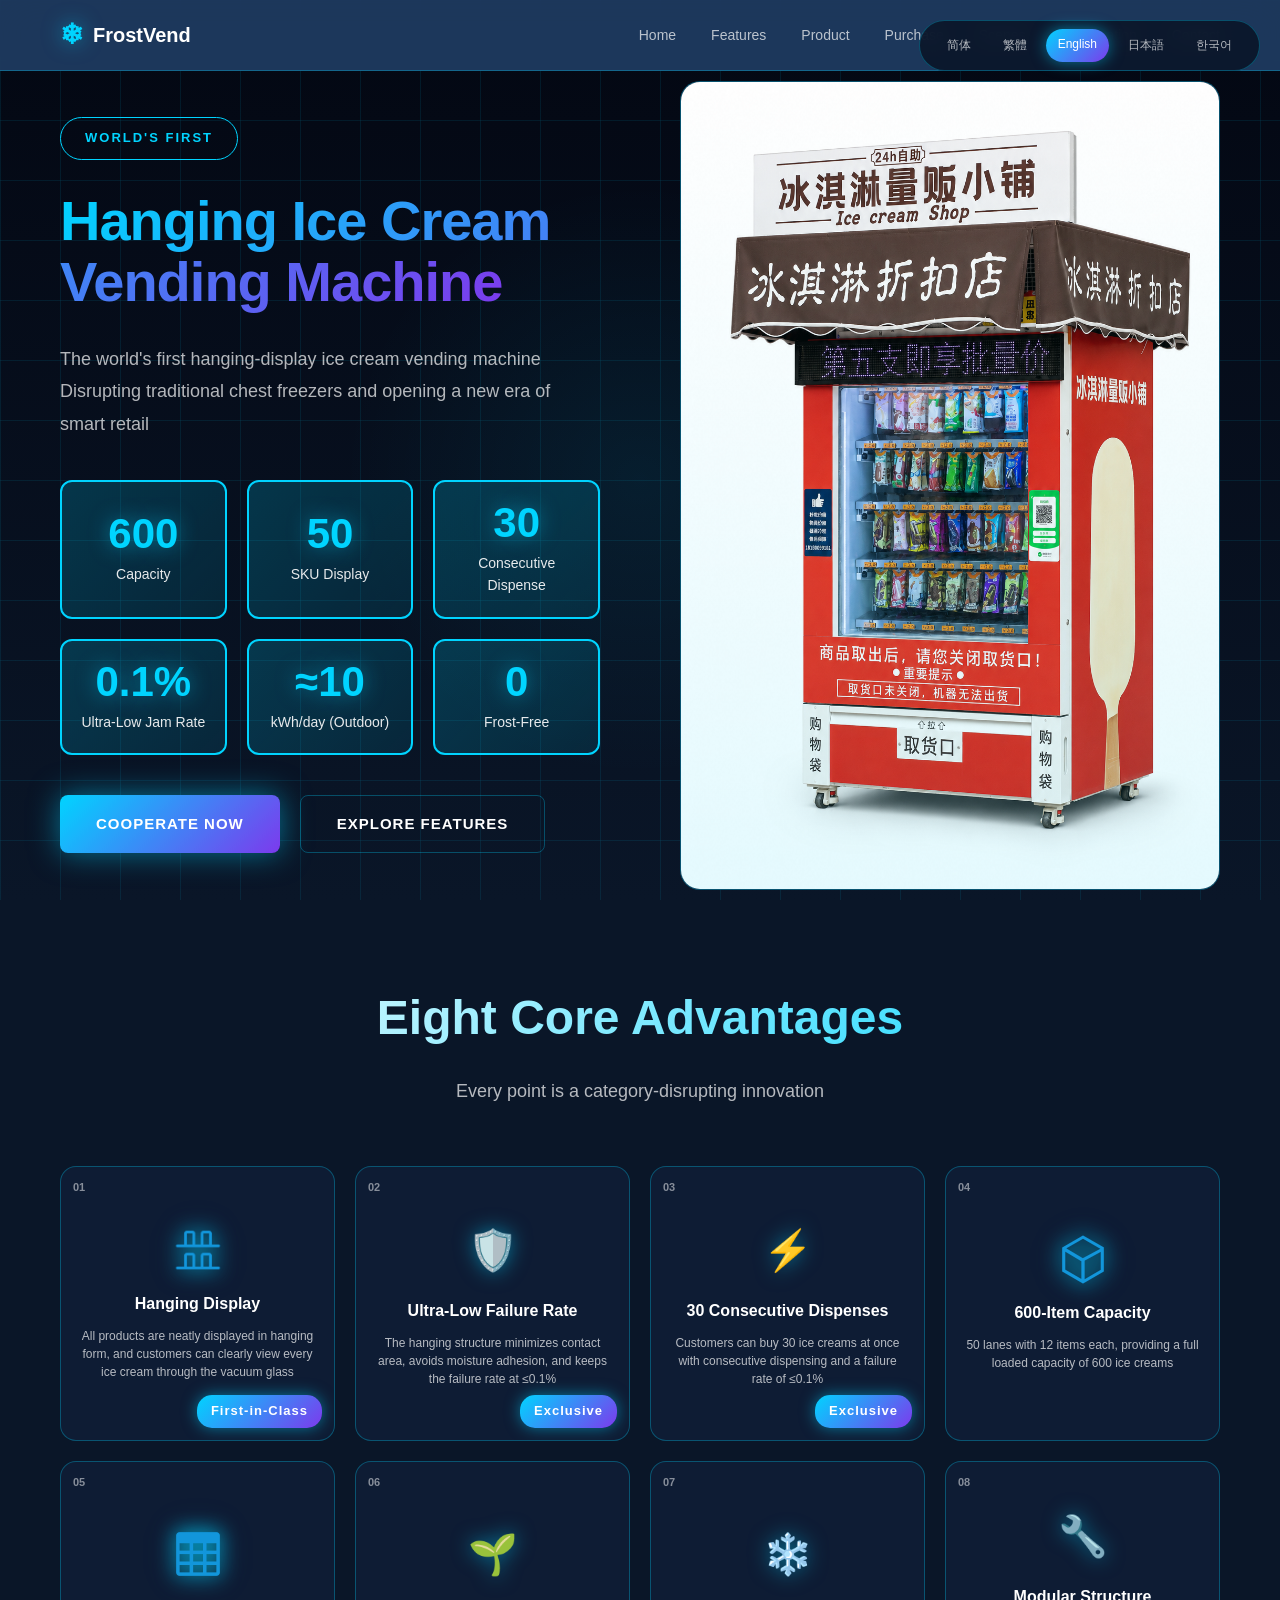
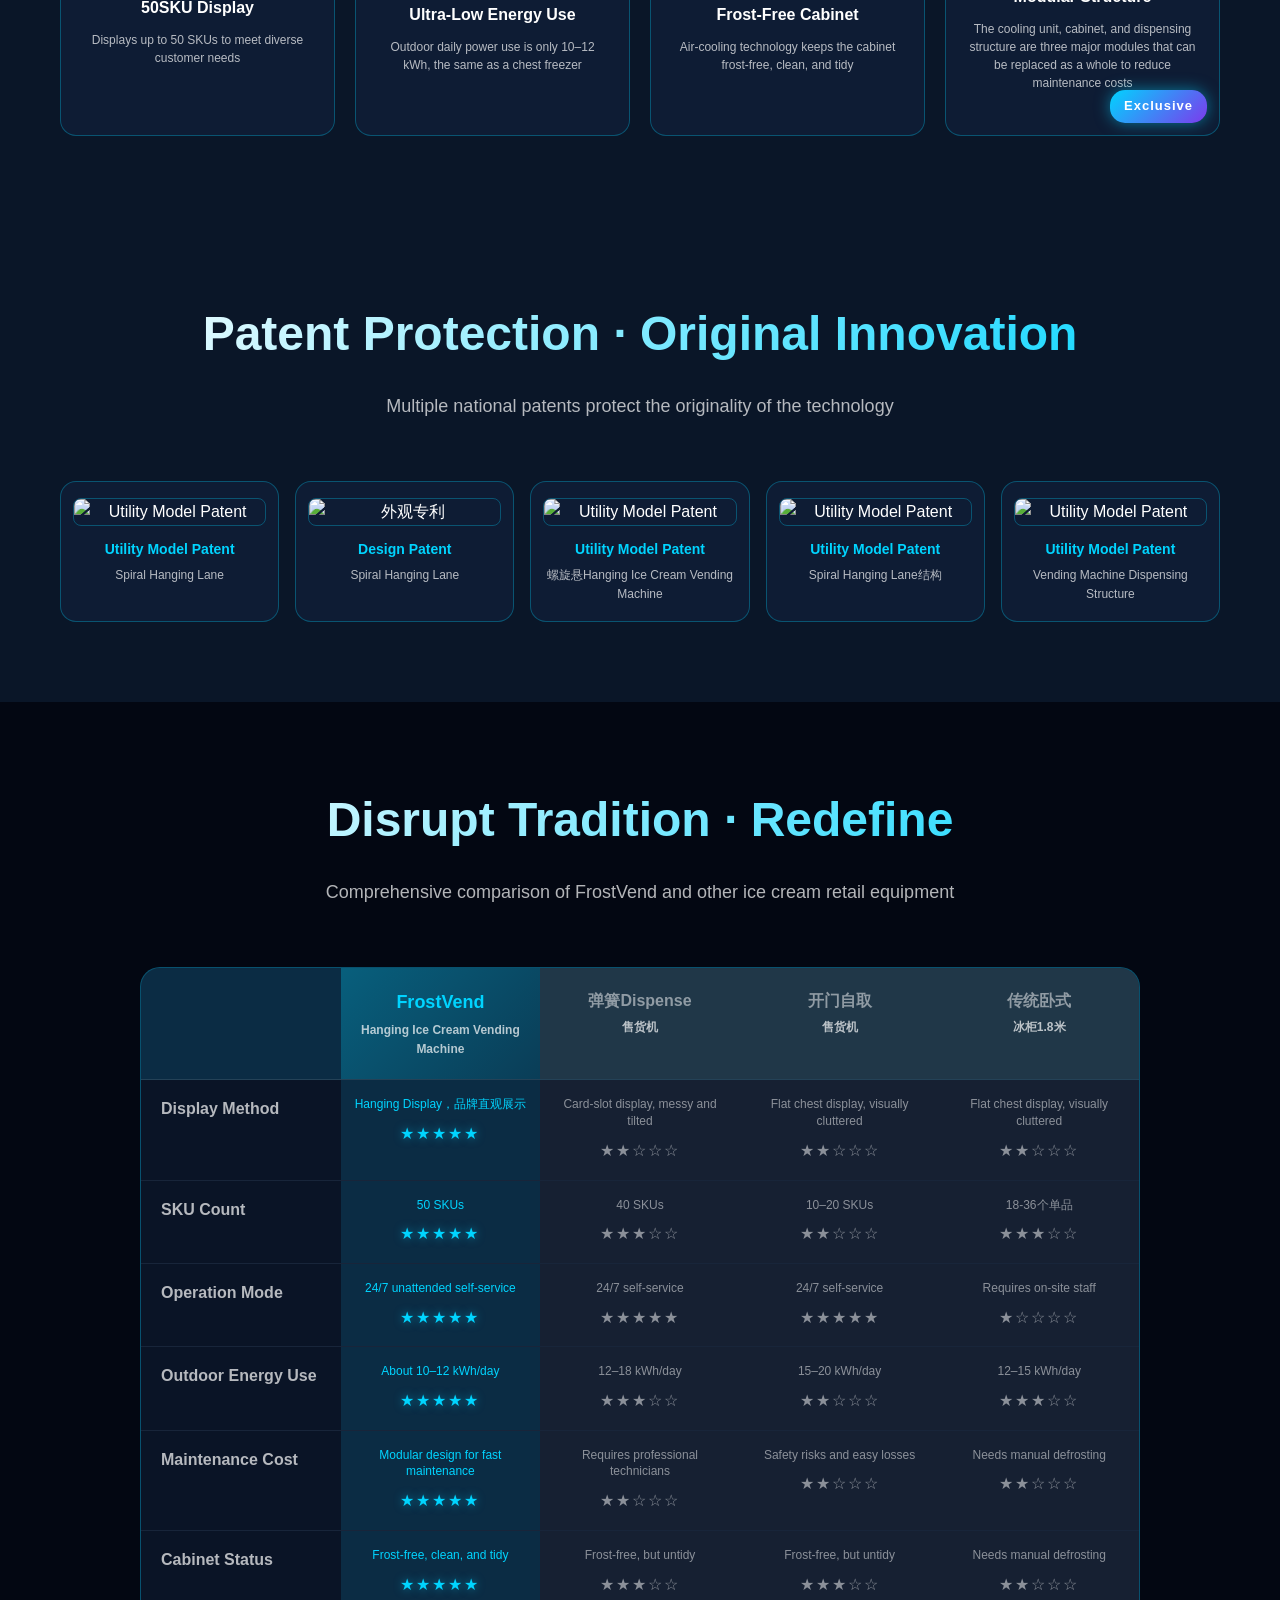
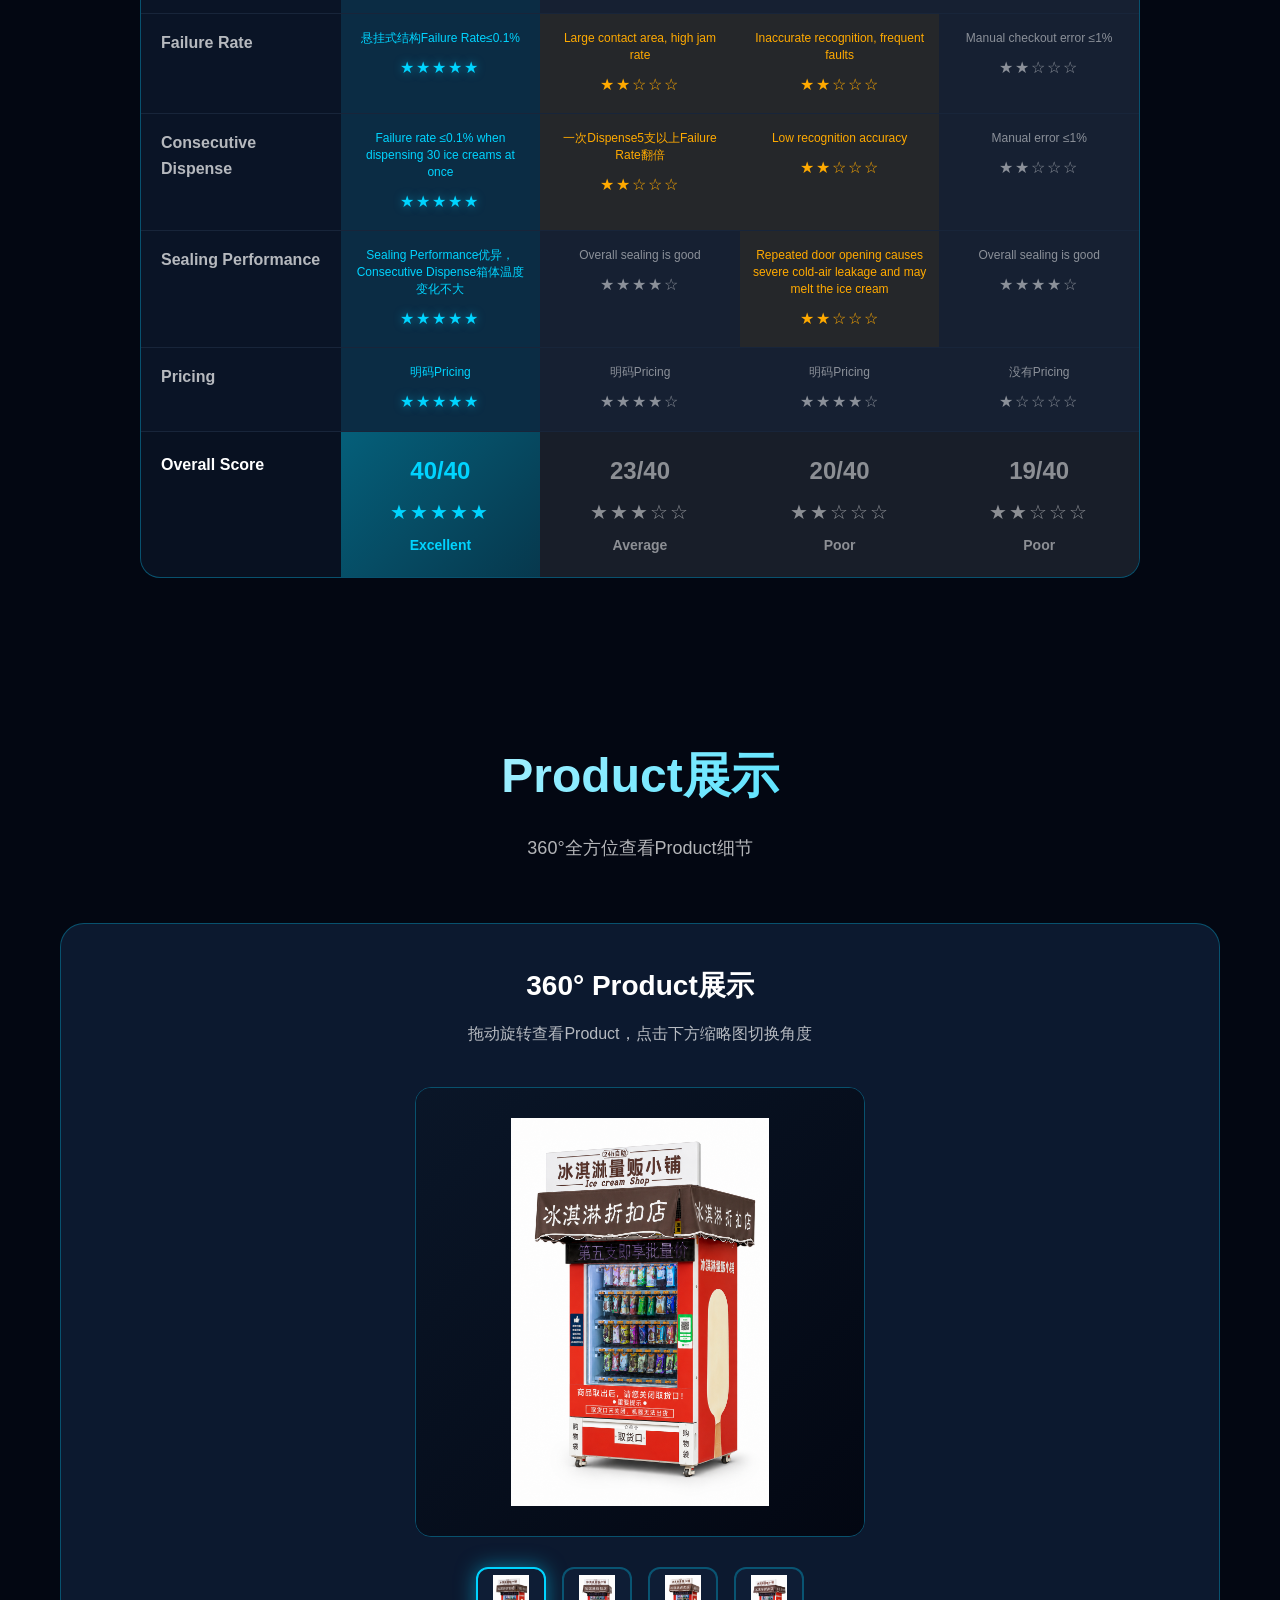
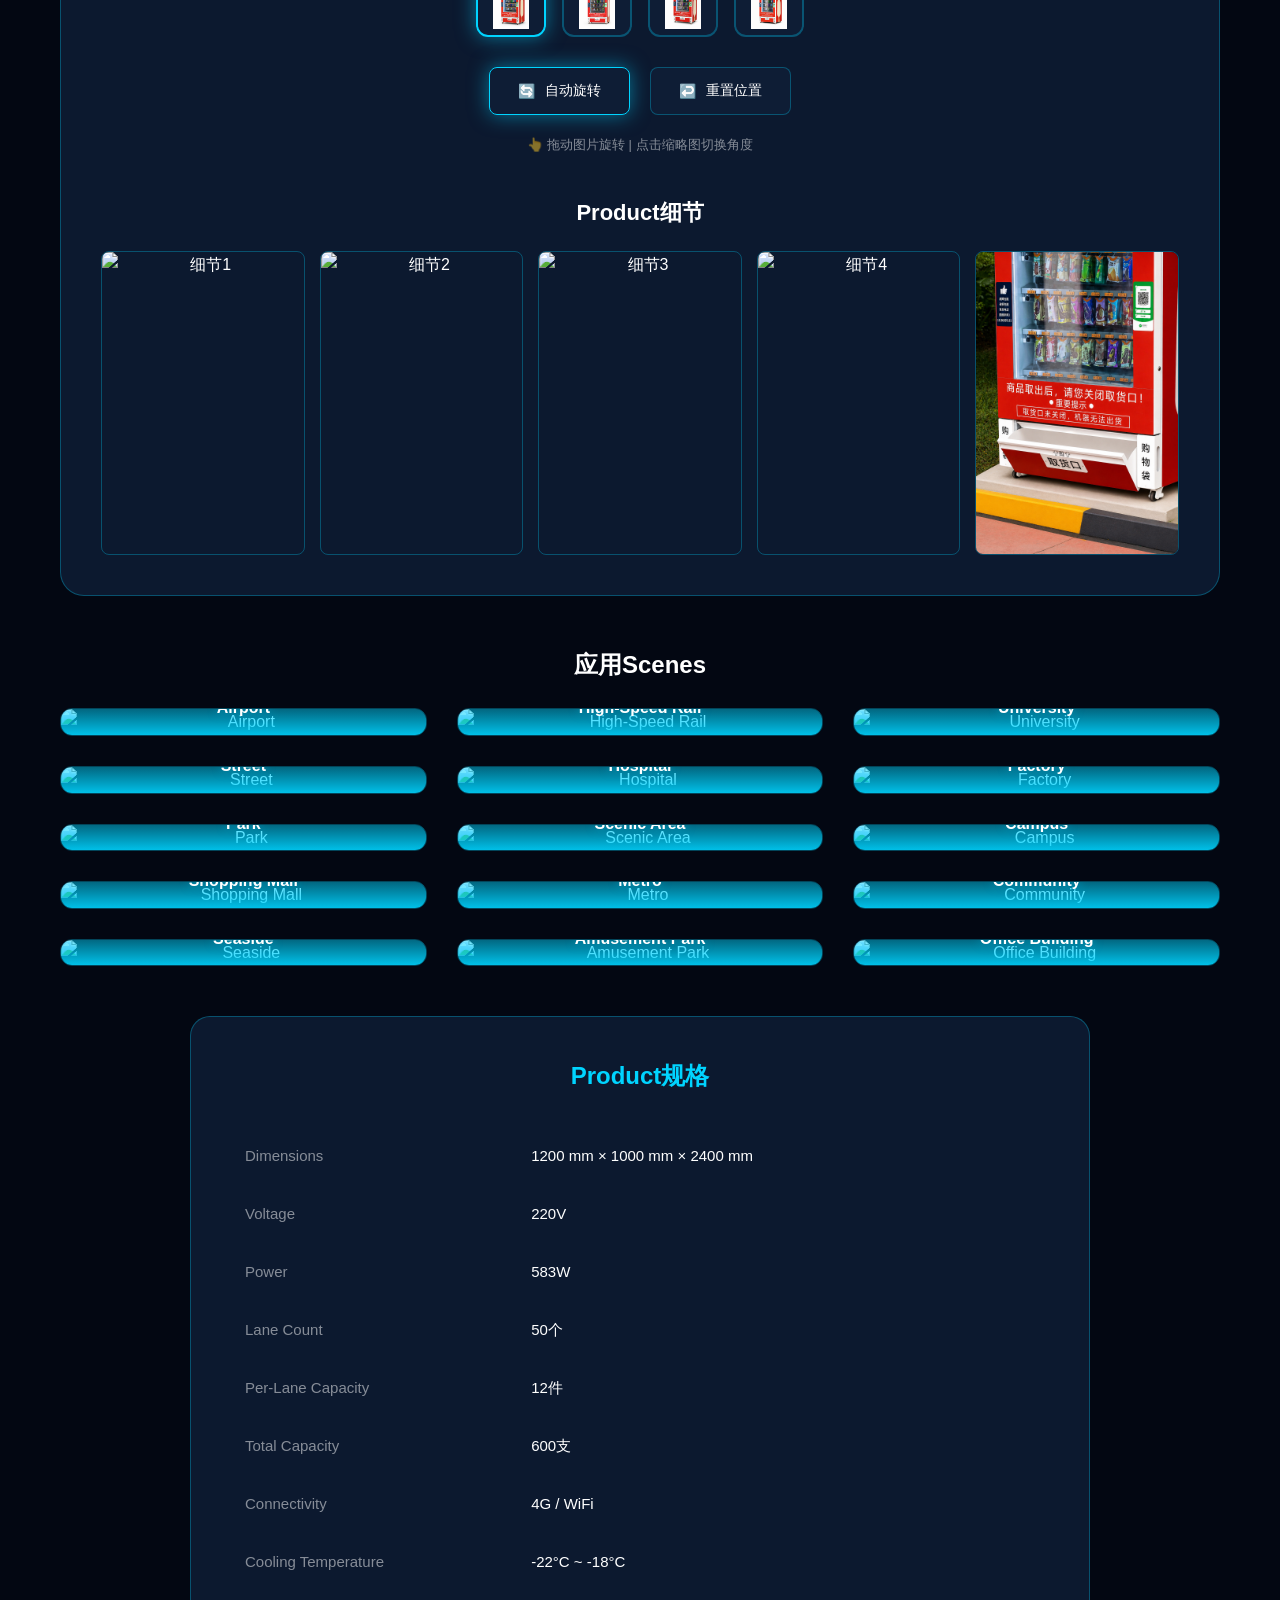
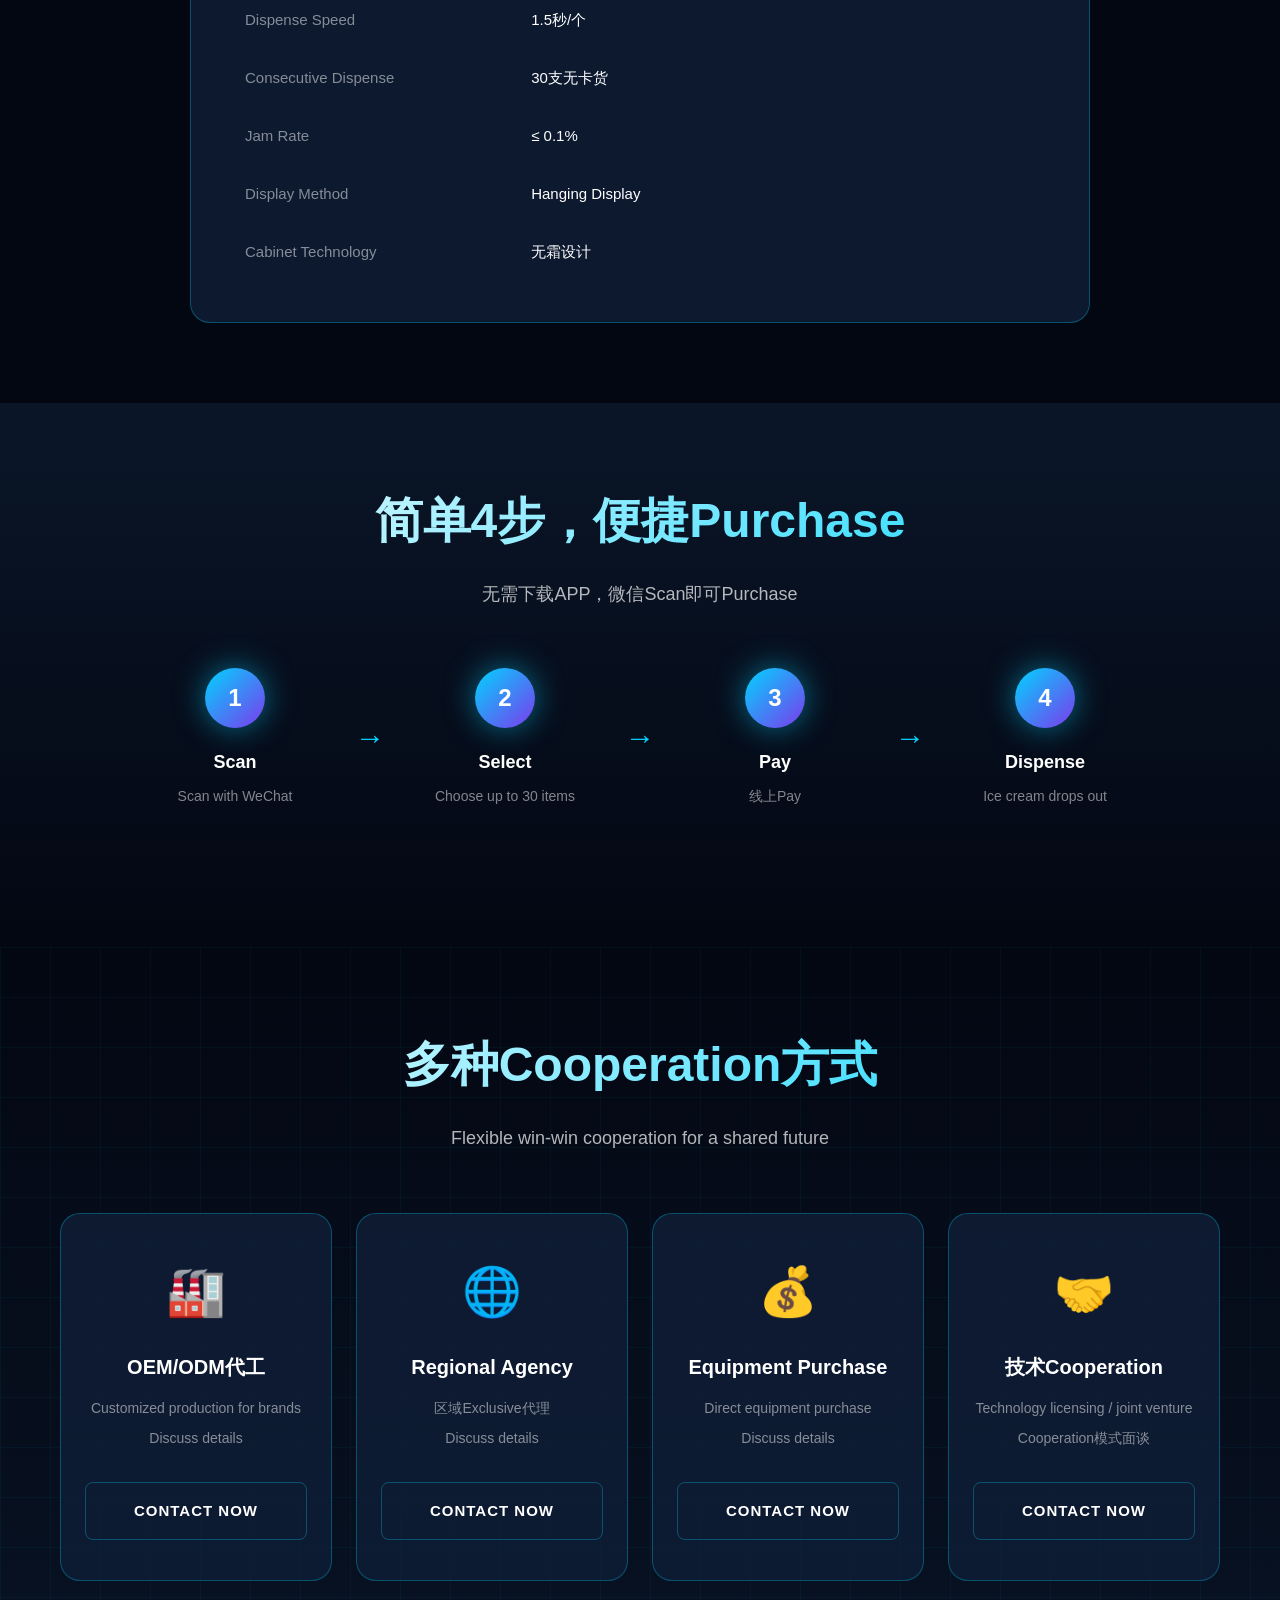
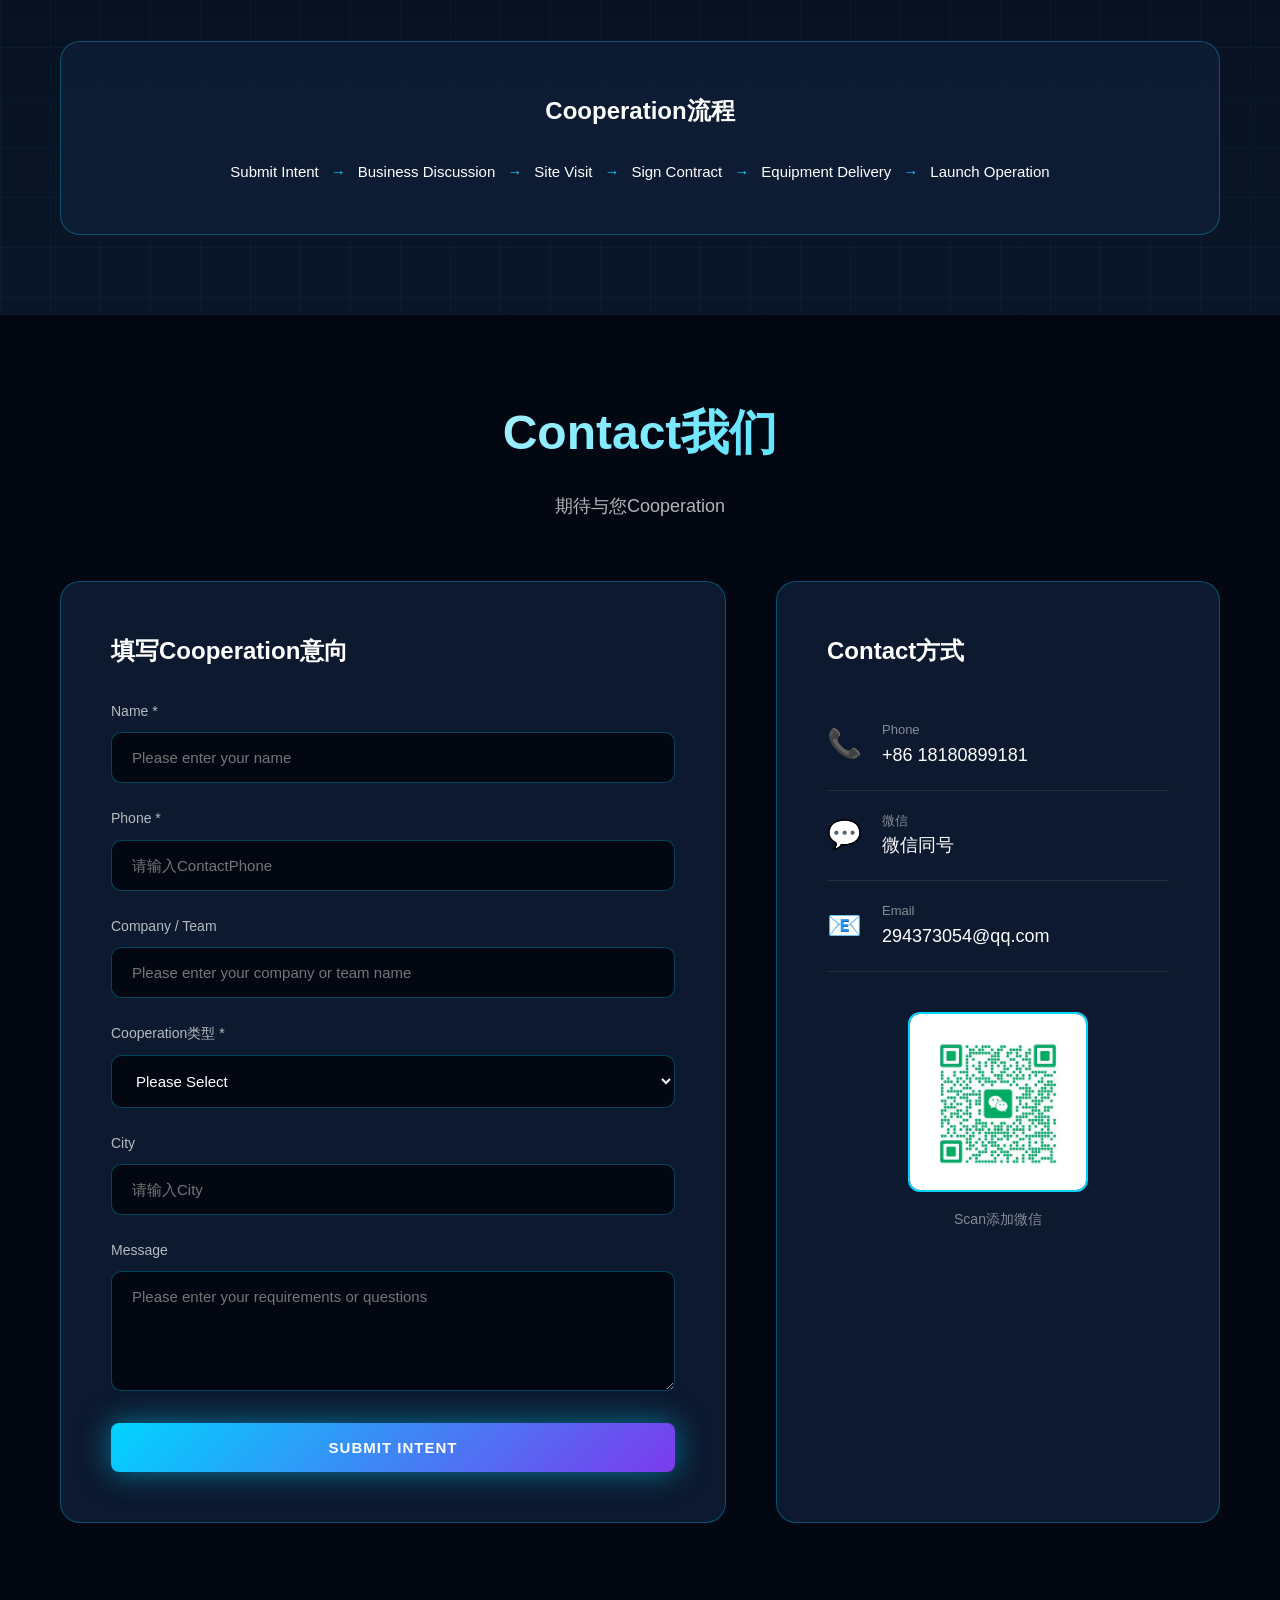
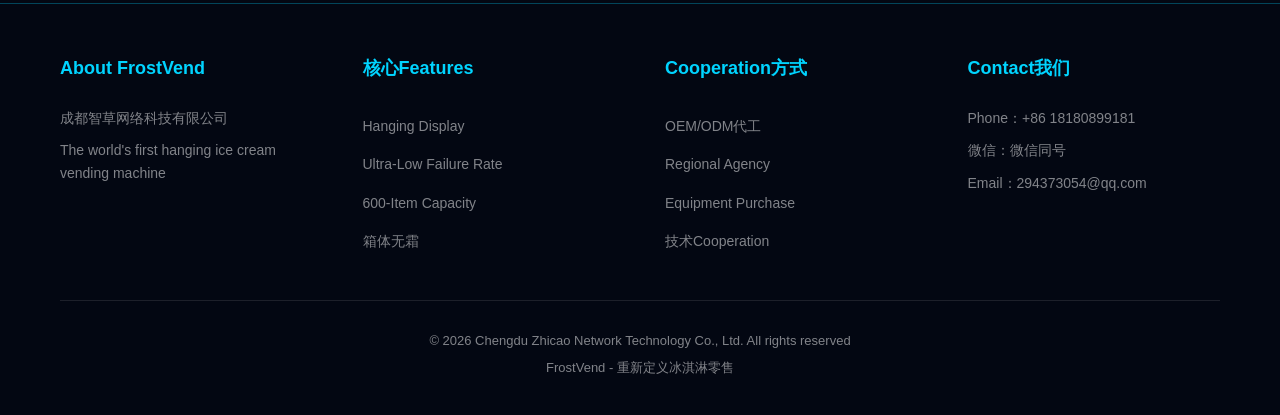
==== commit 7a0f5a92: "补齐多语言页面内容 完善繁体、英文、日文、韩文页面的路径与文案，使多语言页面与主站结构保持一致。  Co-Authored-By: Claude Opus 4.7 <noreply@anthropic" ====
--- a/en/index.html
+++ b/en/index.html
@@ -4,7 +4,7 @@
     <meta charset="UTF-8">
     <meta name="viewport" content="width=device-width, initial-scale=1.0">
     <title>FrostVend - Reinventing Ice Cream Retail | World's First Hanging Ice Cream Vending Machine</title>
-    <meta name="description" content="The world's first hanging-display ice cream vending machine. Ultra-low failure rate 0.1%, 30 consecutive dispenses, 600-item capacity, 50 SKUs, ultra-low energy use, frost-free cabinet.">
+    <meta name="description" content="The world's first hanging-display ice cream vending machine. Ultra-low failure rate 0.1%, 30 consecutive dispenses, 600-item capacity, 50 SKUs, ultra-low energy consumption, and a frost-free cabinet.">
     <meta name="keywords" content="ice cream vending machine,hanging display,ice cream machine,unattended vending,innovative equipment">
     <link rel="stylesheet" href="../css/style.css">
 </head>
@@ -44,112 +44,112 @@
     <section id="hero" class="hero">
         <div class="hero-container">
             <div class="hero-content">
-                <div class="hero-badge">WORLD'S FIRST · 全世界首创</div>
+                <div class="hero-badge">WORLD'S FIRST</div>
                 <h1 class="hero-title">
-                    <strong>挂式雪糕自动售货机</strong>
+                    <strong>Hanging Ice Cream Vending Machine</strong>
                 </h1>
                 <p class="hero-subtitle">
-                    全世界首创挂式陈列冰淇淋自动售货机<br>
-                    颠覆传统卧式冰柜，开启智能零售新时代
+                    The world's first hanging-display ice cream vending machine<br>
+                    Disrupting traditional chest freezers and opening a new era of smart retail
                 </p>
                 <div class="hero-features">
                     <div class="hero-feature">
                         <div class="hero-feature-num">600</div>
-                        <div class="hero-feature-label">支容量</div>
+                        <div class="hero-feature-label">Capacity</div>
                     </div>
                     <div class="hero-feature">
                         <div class="hero-feature-num">50</div>
-                        <div class="hero-feature-label">个单品陈列</div>
+                        <div class="hero-feature-label">SKU Display</div>
                     </div>
                     <div class="hero-feature">
                         <div class="hero-feature-num">30</div>
-                        <div class="hero-feature-label">支连续出货</div>
+                        <div class="hero-feature-label">Consecutive Dispense</div>
                     </div>
                     <div class="hero-feature">
                         <div class="hero-feature-num">0.1%</div>
-                        <div class="hero-feature-label">超低卡货率</div>
+                        <div class="hero-feature-label">Ultra-Low Jam Rate</div>
                     </div>
                     <div class="hero-feature">
                         <div class="hero-feature-num">≈10</div>
-                        <div class="hero-feature-label">度电/天(户外)</div>
+                        <div class="hero-feature-label">kWh/day (Outdoor)</div>
                     </div>
                     <div class="hero-feature">
                         <div class="hero-feature-num">0</div>
-                        <div class="hero-feature-label">整体无霜</div>
+                        <div class="hero-feature-label">Frost-Free</div>
                     </div>
                 </div>
                 <div class="hero-cta">
-                    <a href="#cooperation" class="btn btn-primary">立即合作</a>
-                    <a href="#features" class="btn btn-outline">了解特点</a>
+                    <a href="#cooperation" class="btn btn-primary">Cooperate Now</a>
+                    <a href="#features" class="btn btn-outline">Explore Features</a>
                 </div>
             </div>
             <div class="hero-image">
                 <div class="hero-image-wrapper">
-                    <img src="images/product/1.png" alt="FrostVend 挂式雪糕自动售货机">
-                </div>
-            </div>
-        </div>
-    </section>
-
-    <!-- 八大核心特点 -->
+                    <img src="../images/product/1.png" alt="FrostVend Hanging Ice Cream Vending Machine">
+                </div>
+            </div>
+        </div>
+    </section>
+
+    <!-- Eight Core Advantages -->
     <section id="features" class="section section-features">
         <div class="container">
             <div class="section-header">
-                <h2>八大核心特点</h2>
-                <p>每一项都是颠覆行业的创新</p>
+                <h2>Eight Core Advantages</h2>
+                <p>Every point is a category-disrupting innovation</p>
             </div>
             <div class="features-grid">
                 <div class="feature-card">
                     <div class="feature-num">01</div>
-                    <div class="feature-icon"><img src="images/icon-hanging.png" alt="挂式陈列"></div>
-                    <h3>挂式陈列</h3>
-                    <p>所有商品悬挂式整齐陈列，顾客通过真空玻璃直观看到所有雪糕</p>
-                    <div class="feature-tag">首创</div>
+                    <div class="feature-icon"><img src="../images/icon-hanging.png" alt="Hanging Display"></div>
+                    <h3>Hanging Display</h3>
+                    <p>All products are neatly displayed in hanging form, and customers can clearly view every ice cream through the vacuum glass</p>
+                    <div class="feature-tag">First-in-Class</div>
                 </div>
                 <div class="feature-card">
                     <div class="feature-num">02</div>
                     <div class="feature-icon">🛡️</div>
-                    <h3>超低故障率</h3>
-                    <p>悬挂挂载商品，接触面积小，无水汽粘连，故障率≤0.1%</p>
-                    <div class="feature-tag">独家</div>
+                    <h3>Ultra-Low Failure Rate</h3>
+                    <p>The hanging structure minimizes contact area, avoids moisture adhesion, and keeps the failure rate at ≤0.1%</p>
+                    <div class="feature-tag">Exclusive</div>
                 </div>
                 <div class="feature-card">
                     <div class="feature-num">03</div>
                     <div class="feature-icon">⚡</div>
-                    <h3>连续出货30支</h3>
-                    <p>一次性购买30支雪糕，连续出货，故障率≤0.1%</p>
-                    <div class="feature-tag">独家</div>
+                    <h3>30 Consecutive Dispenses</h3>
+                    <p>Customers can buy 30 ice creams at once with consecutive dispensing and a failure rate of ≤0.1%</p>
+                    <div class="feature-tag">Exclusive</div>
                 </div>
                 <div class="feature-card">
                     <div class="feature-num">04</div>
-                    <div class="feature-icon"><img src="images/icon-capacity.png" alt="600支大容量"></div>
-                    <h3>600支大容量</h3>
-                    <p>50个货道，每道12支，满载600支库存容量</p>
+                    <div class="feature-icon"><img src="../images/icon-capacity.png" alt="600-Item Capacity"></div>
+                    <h3>600-Item Capacity</h3>
+                    <p>50 lanes with 12 items each, providing a full loaded capacity of 600 ice creams</p>
                 </div>
                 <div class="feature-card">
                     <div class="feature-num">05</div>
-                    <div class="feature-icon"><img src="images/icon-variety.png" alt="50个单品陈列"></div>
-                    <h3>50个单品陈列</h3>
-                    <p>可陈列50个单品，满足顾客多样性需求</p>
+                    <div class="feature-icon"><img src="../images/icon-variety.png" alt="50SKU Display"></div>
+                    <h3>50SKU Display</h3>
+                    <p>Displays up to 50 SKUs to meet diverse customer needs</p>
                 </div>
                 <div class="feature-card">
                     <div class="feature-num">06</div>
                     <div class="feature-icon">🌱</div>
-                    <h3>超低能耗</h3>
-                    <p>户外单日耗电10-12度，与卧式冰柜耗电量相同</p>
+                    <h3>Ultra-Low Energy Use</h3>
+                    <p>Outdoor daily power use is only 10–12 kWh, the same as a chest freezer</p>
                 </div>
                 <div class="feature-card">
                     <div class="feature-num">07</div>
                     <div class="feature-icon">❄️</div>
-                    <h3>无霜箱体</h3>
-                    <p>风冷制冷技术，箱体无霜，干净整洁</p>
+                    <h3>Frost-Free Cabinet</h3>
+                    <p>Air-cooling technology keeps the cabinet frost-free, clean, and tidy</p>
                 </div>
                 <div class="feature-card">
                     <div class="feature-num">08</div>
                     <div class="feature-icon">🔧</div>
-                    <h3>模块化结构</h3>
-                    <p>制冷机组、箱体、出货结构三大模块，可整体更换，降低维护成本</p>
-                    <div class="feature-tag">独家</div>
+                    <h3>Modular Structure</h3>
+                    <p>The cooling unit, cabinet, and dispensing structure are three major modules that can be replaced as a whole to reduce maintenance costs</p>
+                    <div class="feature-tag">Exclusive</div>
                 </div>
             </div>
         </div>
@@ -159,34 +159,34 @@
     <section class="section section-patents">
         <div class="container">
             <div class="section-header">
-                <h2>专利认证 · 原创保障</h2>
-                <p>多项国家专利，技术原创保障</p>
+                <h2>Patent Protection · Original Innovation</h2>
+                <p>Multiple national patents protect the originality of the technology</p>
             </div>
             <div class="patents-grid">
-                <a href="images/patents/实用新型专利证书---螺旋悬挂货道.pdf" target="_blank" class="patent-card">
-                    <img src="images/patents/实用新型专利证书---螺旋悬挂货道.png" alt="实用新型专利" class="patent-img">
-                    <h4>实用新型专利</h4>
-                    <p>螺旋悬挂货道</p>
+                <a href="../images/patents/Utility Model Patent证书---Spiral Hanging Lane.pdf" target="_blank" class="patent-card">
+                    <img src="../images/patents/Utility Model Patent证书---Spiral Hanging Lane.png" alt="Utility Model Patent" class="patent-img">
+                    <h4>Utility Model Patent</h4>
+                    <p>Spiral Hanging Lane</p>
                 </a>
-                <a href="images/patents/外观专利证书---螺旋悬挂货道.pdf" target="_blank" class="patent-card">
-                    <img src="images/patents/外观专利证书---螺旋悬挂货道.png" alt="外观专利" class="patent-img">
-                    <h4>外观设计专利</h4>
-                    <p>螺旋悬挂货道</p>
+                <a href="../images/patents/外观专利证书---Spiral Hanging Lane.pdf" target="_blank" class="patent-card">
+                    <img src="../images/patents/外观专利证书---Spiral Hanging Lane.png" alt="外观专利" class="patent-img">
+                    <h4>Design Patent</h4>
+                    <p>Spiral Hanging Lane</p>
                 </a>
-                <a href="images/patents/实用新型---一种螺旋悬挂式雪糕自动售货机2023232784835.pdf" target="_blank" class="patent-card">
-                    <img src="images/patents/实用新型---一种螺旋悬挂式雪糕自动售货机2023232784835.png" alt="实用新型专利" class="patent-img">
-                    <h4>实用新型专利</h4>
-                    <p>螺旋悬挂式雪糕自动售货机</p>
+                <a href="../images/patents/实用新型---一种螺旋悬Hanging Ice Cream Vending Machine2023232784835.pdf" target="_blank" class="patent-card">
+                    <img src="../images/patents/实用新型---一种螺旋悬Hanging Ice Cream Vending Machine2023232784835.png" alt="Utility Model Patent" class="patent-img">
+                    <h4>Utility Model Patent</h4>
+                    <p>螺旋悬Hanging Ice Cream Vending Machine</p>
                 </a>
-                <a href="images/patents/实用新型专利证书-2023227221248-一种雪糕智能售货机螺旋悬挂货道-七叶草生态-20240625.pdf" target="_blank" class="patent-card">
-                    <img src="images/patents/实用新型专利证书-2023227221248-一种雪糕智能售货机螺旋悬挂货道-七叶草生态-20240625.png" alt="实用新型专利" class="patent-img">
-                    <h4>实用新型专利</h4>
-                    <p>螺旋悬挂货道结构</p>
+                <a href="../images/patents/Utility Model Patent证书-2023227221248-一种雪糕智能售货机Spiral Hanging Lane-七叶草生态-20240625.pdf" target="_blank" class="patent-card">
+                    <img src="../images/patents/Utility Model Patent证书-2023227221248-一种雪糕智能售货机Spiral Hanging Lane-七叶草生态-20240625.png" alt="Utility Model Patent" class="patent-img">
+                    <h4>Utility Model Patent</h4>
+                    <p>Spiral Hanging Lane结构</p>
                 </a>
-                <a href="images/patents/实用新型专利证书-2023230781476-一种自动售货机出货结构-七叶草生态-20240514.pdf" target="_blank" class="patent-card">
-                    <img src="images/patents/实用新型专利证书-2023230781476-一种自动售货机出货结构-七叶草生态-20240514.png" alt="实用新型专利" class="patent-img">
-                    <h4>实用新型专利</h4>
-                    <p>自动售货机出货结构</p>
+                <a href="../images/patents/Utility Model Patent证书-2023230781476-一种Vending Machine Dispensing Structure-七叶草生态-20240514.pdf" target="_blank" class="patent-card">
+                    <img src="../images/patents/Utility Model Patent证书-2023230781476-一种Vending Machine Dispensing Structure-七叶草生态-20240514.png" alt="Utility Model Patent" class="patent-img">
+                    <h4>Utility Model Patent</h4>
+                    <p>Vending Machine Dispensing Structure</p>
                 </a>
             </div>
         </div>
@@ -196,50 +196,50 @@
     <section class="section section-compare">
         <div class="container">
             <div class="section-header">
-                <h2>颠覆传统 · 重新定义</h2>
-                <p>FrostVend与其他雪糕销售设备的全面对比</p>
+                <h2>Disrupt Tradition · Redefine</h2>
+                <p>Comprehensive comparison of FrostVend and other ice cream retail equipment</p>
             </div>
             <div class="compare-rating">
                 <div class="compare-brand-row">
                     <div class="compare-brand-label"></div>
-                    <div class="compare-brand compare-brand-frost">FrostVend<br><span class="brand-desc">挂式雪糕自动售货机</span></div>
-                    <div class="compare-brand compare-brand-other">弹簧出货<br><span class="brand-desc">售货机</span></div>
+                    <div class="compare-brand compare-brand-frost">FrostVend<br><span class="brand-desc">Hanging Ice Cream Vending Machine</span></div>
+                    <div class="compare-brand compare-brand-other">弹簧Dispense<br><span class="brand-desc">售货机</span></div>
                     <div class="compare-brand compare-brand-other">开门自取<br><span class="brand-desc">售货机</span></div>
                     <div class="compare-brand compare-brand-other">传统卧式<br><span class="brand-desc">冰柜1.8米</span></div>
                 </div>
 
                 <div class="compare-item-row">
-                    <div class="compare-item-name">陈列方式</div>
-                    <div class="compare-item-stars stars-5">
-                        <span class="star-text">挂式陈列，品牌直观展示</span>
-                        <span class="stars">★★★★★</span>
-                    </div>
-                    <div class="compare-item-stars stars-2">
-                        <span class="star-text">卡式陈列，东倒西歪</span>
-                        <span class="stars">★★☆☆☆</span>
-                    </div>
-                    <div class="compare-item-stars stars-2">
-                        <span class="star-text">卧式平躺，整体凌乱</span>
-                        <span class="stars">★★☆☆☆</span>
-                    </div>
-                    <div class="compare-item-stars stars-2">
-                        <span class="star-text">卧式平躺，整体凌乱</span>
-                        <span class="stars">★★☆☆☆</span>
-                    </div>
-                </div>
-
-                <div class="compare-item-row">
-                    <div class="compare-item-name">单品数量</div>
-                    <div class="compare-item-stars stars-5">
-                        <span class="star-text">50个单品</span>
+                    <div class="compare-item-name">Display Method</div>
+                    <div class="compare-item-stars stars-5">
+                        <span class="star-text">Hanging Display，品牌直观展示</span>
+                        <span class="stars">★★★★★</span>
+                    </div>
+                    <div class="compare-item-stars stars-2">
+                        <span class="star-text">Card-slot display, messy and tilted</span>
+                        <span class="stars">★★☆☆☆</span>
+                    </div>
+                    <div class="compare-item-stars stars-2">
+                        <span class="star-text">Flat chest display, visually cluttered</span>
+                        <span class="stars">★★☆☆☆</span>
+                    </div>
+                    <div class="compare-item-stars stars-2">
+                        <span class="star-text">Flat chest display, visually cluttered</span>
+                        <span class="stars">★★☆☆☆</span>
+                    </div>
+                </div>
+
+                <div class="compare-item-row">
+                    <div class="compare-item-name">SKU Count</div>
+                    <div class="compare-item-stars stars-5">
+                        <span class="star-text">50 SKUs</span>
                         <span class="stars">★★★★★</span>
                     </div>
                     <div class="compare-item-stars stars-3">
-                        <span class="star-text">40个单品</span>
+                        <span class="star-text">40 SKUs</span>
                         <span class="stars">★★★☆☆</span>
                     </div>
                     <div class="compare-item-stars stars-2">
-                        <span class="star-text">10-20个单品</span>
+                        <span class="star-text">10–20 SKUs</span>
                         <span class="stars">★★☆☆☆</span>
                     </div>
                     <div class="compare-item-stars stars-3">
@@ -249,222 +249,222 @@
                 </div>
 
                 <div class="compare-item-row">
-                    <div class="compare-item-name">运营方式</div>
-                    <div class="compare-item-stars stars-5">
-                        <span class="star-text">24小时无人自助</span>
+                    <div class="compare-item-name">Operation Mode</div>
+                    <div class="compare-item-stars stars-5">
+                        <span class="star-text">24/7 unattended self-service</span>
                         <span class="stars">★★★★★</span>
                     </div>
                     <div class="compare-item-stars stars-other">
-                        <span class="star-text">24小时自助</span>
+                        <span class="star-text">24/7 self-service</span>
                         <span class="stars">★★★★★</span>
                     </div>
                     <div class="compare-item-stars stars-other">
-                        <span class="star-text">24小时自助</span>
+                        <span class="star-text">24/7 self-service</span>
                         <span class="stars">★★★★★</span>
                     </div>
                     <div class="compare-item-stars stars-1">
-                        <span class="star-text">需要人工值守</span>
+                        <span class="star-text">Requires on-site staff</span>
                         <span class="stars">★☆☆☆☆</span>
                     </div>
                 </div>
 
                 <div class="compare-item-row">
-                    <div class="compare-item-name">户外能耗</div>
-                    <div class="compare-item-stars stars-5">
-                        <span class="star-text">约10-12度电/天</span>
+                    <div class="compare-item-name">Outdoor Energy Use</div>
+                    <div class="compare-item-stars stars-5">
+                        <span class="star-text">About 10–12 kWh/day</span>
                         <span class="stars">★★★★★</span>
                     </div>
                     <div class="compare-item-stars stars-3">
-                        <span class="star-text">12-18度电/天</span>
+                        <span class="star-text">12–18 kWh/day</span>
                         <span class="stars">★★★☆☆</span>
                     </div>
                     <div class="compare-item-stars stars-2">
-                        <span class="star-text">15-20度电/天</span>
+                        <span class="star-text">15–20 kWh/day</span>
                         <span class="stars">★★☆☆☆</span>
                     </div>
                     <div class="compare-item-stars stars-3">
-                        <span class="star-text">12-15度电/天</span>
+                        <span class="star-text">12–15 kWh/day</span>
                         <span class="stars">★★★☆☆</span>
                     </div>
                 </div>
 
                 <div class="compare-item-row">
-                    <div class="compare-item-name">维护成本</div>
-                    <div class="compare-item-stars stars-5">
-                        <span class="star-text">模块化设计，快速维护</span>
-                        <span class="stars">★★★★★</span>
-                    </div>
-                    <div class="compare-item-stars stars-2">
-                        <span class="star-text">需专业维修人员</span>
-                        <span class="stars">★★☆☆☆</span>
-                    </div>
-                    <div class="compare-item-stars stars-2">
-                        <span class="star-text">安全隐患，易损失</span>
-                        <span class="stars">★★☆☆☆</span>
-                    </div>
-                    <div class="compare-item-stars stars-2">
-                        <span class="star-text">需人工除霜</span>
-                        <span class="stars">★★☆☆☆</span>
-                    </div>
-                </div>
-
-                <div class="compare-item-row">
-                    <div class="compare-item-name">箱体状况</div>
-                    <div class="compare-item-stars stars-5">
-                        <span class="star-text">无霜设计，干净整洁</span>
+                    <div class="compare-item-name">Maintenance Cost</div>
+                    <div class="compare-item-stars stars-5">
+                        <span class="star-text">Modular design for fast maintenance</span>
+                        <span class="stars">★★★★★</span>
+                    </div>
+                    <div class="compare-item-stars stars-2">
+                        <span class="star-text">Requires professional technicians</span>
+                        <span class="stars">★★☆☆☆</span>
+                    </div>
+                    <div class="compare-item-stars stars-2">
+                        <span class="star-text">Safety risks and easy losses</span>
+                        <span class="stars">★★☆☆☆</span>
+                    </div>
+                    <div class="compare-item-stars stars-2">
+                        <span class="star-text">Needs manual defrosting</span>
+                        <span class="stars">★★☆☆☆</span>
+                    </div>
+                </div>
+
+                <div class="compare-item-row">
+                    <div class="compare-item-name">Cabinet Status</div>
+                    <div class="compare-item-stars stars-5">
+                        <span class="star-text">Frost-free, clean, and tidy</span>
                         <span class="stars">★★★★★</span>
                     </div>
                     <div class="compare-item-stars stars-3">
-                        <span class="star-text">无霜，但不整洁</span>
+                        <span class="star-text">Frost-free, but untidy</span>
                         <span class="stars">★★★☆☆</span>
                     </div>
                     <div class="compare-item-stars stars-3">
-                        <span class="star-text">无霜，但不整洁</span>
+                        <span class="star-text">Frost-free, but untidy</span>
                         <span class="stars">★★★☆☆</span>
                     </div>
                     <div class="compare-item-stars stars-2">
-                        <span class="star-text">需要人工除霜</span>
-                        <span class="stars">★★☆☆☆</span>
-                    </div>
-                </div>
-
-                <div class="compare-item-row">
-                    <div class="compare-item-name">故障率</div>
-                    <div class="compare-item-stars stars-5">
-                        <span class="star-text">悬挂式结构故障率≤0.1%</span>
+                        <span class="star-text">Needs manual defrosting</span>
+                        <span class="stars">★★☆☆☆</span>
+                    </div>
+                </div>
+
+                <div class="compare-item-row">
+                    <div class="compare-item-name">Failure Rate</div>
+                    <div class="compare-item-stars stars-5">
+                        <span class="star-text">悬挂式结构Failure Rate≤0.1%</span>
                         <span class="stars">★★★★★</span>
                     </div>
                     <div class="compare-item-stars stars-warning">
-                        <span class="star-text">接触面大，卡货率高</span>
+                        <span class="star-text">Large contact area, high jam rate</span>
                         <span class="stars">★★☆☆☆</span>
                     </div>
                     <div class="compare-item-stars stars-warning">
-                        <span class="star-text">识别不准，故障频发</span>
-                        <span class="stars">★★☆☆☆</span>
-                    </div>
-                    <div class="compare-item-stars stars-2">
-                        <span class="star-text">人工结账误差≤1%</span>
-                        <span class="stars">★★☆☆☆</span>
-                    </div>
-                </div>
-
-                <div class="compare-item-row">
-                    <div class="compare-item-name">连续出货</div>
-                    <div class="compare-item-stars stars-5">
-                        <span class="star-text">一次性出30支雪糕故障率≤0.1%</span>
+                        <span class="star-text">Inaccurate recognition, frequent faults</span>
+                        <span class="stars">★★☆☆☆</span>
+                    </div>
+                    <div class="compare-item-stars stars-2">
+                        <span class="star-text">Manual checkout error ≤1%</span>
+                        <span class="stars">★★☆☆☆</span>
+                    </div>
+                </div>
+
+                <div class="compare-item-row">
+                    <div class="compare-item-name">Consecutive Dispense</div>
+                    <div class="compare-item-stars stars-5">
+                        <span class="star-text">Failure rate ≤0.1% when dispensing 30 ice creams at once</span>
                         <span class="stars">★★★★★</span>
                     </div>
                     <div class="compare-item-stars stars-warning">
-                        <span class="star-text">一次出货5支以上故障率翻倍</span>
+                        <span class="star-text">一次Dispense5支以上Failure Rate翻倍</span>
                         <span class="stars">★★☆☆☆</span>
                     </div>
                     <div class="compare-item-stars stars-warning">
-                        <span class="star-text">识别准确率低</span>
-                        <span class="stars">★★☆☆☆</span>
-                    </div>
-                    <div class="compare-item-stars stars-2">
-                        <span class="star-text">人工误差 ≤1%</span>
-                        <span class="stars">★★☆☆☆</span>
-                    </div>
-                </div>
-
-                <div class="compare-item-row">
-                    <div class="compare-item-name">密封性</div>
-                    <div class="compare-item-stars stars-5">
-                        <span class="star-text">密封性优异，连续出货箱体温度变化不大</span>
+                        <span class="star-text">Low recognition accuracy</span>
+                        <span class="stars">★★☆☆☆</span>
+                    </div>
+                    <div class="compare-item-stars stars-2">
+                        <span class="star-text">Manual error ≤1%</span>
+                        <span class="stars">★★☆☆☆</span>
+                    </div>
+                </div>
+
+                <div class="compare-item-row">
+                    <div class="compare-item-name">Sealing Performance</div>
+                    <div class="compare-item-stars stars-5">
+                        <span class="star-text">Sealing Performance优异，Consecutive Dispense箱体温度变化不大</span>
                         <span class="stars">★★★★★</span>
                     </div>
                     <div class="compare-item-stars stars-other">
-                        <span class="star-text">整体密封好</span>
+                        <span class="star-text">Overall sealing is good</span>
                         <span class="stars">★★★★☆</span>
                     </div>
                     <div class="compare-item-stars stars-warning">
-                        <span class="star-text">反复开门冷气泄漏严重，会导致雪糕融化</span>
+                        <span class="star-text">Repeated door opening causes severe cold-air leakage and may melt the ice cream</span>
                         <span class="stars">★★☆☆☆</span>
                     </div>
                     <div class="compare-item-stars stars-other">
-                        <span class="star-text">整体密封好</span>
+                        <span class="star-text">Overall sealing is good</span>
                         <span class="stars">★★★★☆</span>
                     </div>
                 </div>
 
                 <div class="compare-item-row">
-                    <div class="compare-item-name">标价</div>
-                    <div class="compare-item-stars stars-5">
-                        <span class="star-text">明码标价</span>
+                    <div class="compare-item-name">Pricing</div>
+                    <div class="compare-item-stars stars-5">
+                        <span class="star-text">明码Pricing</span>
                         <span class="stars">★★★★★</span>
                     </div>
                     <div class="compare-item-stars stars-4">
-                        <span class="star-text">明码标价</span>
+                        <span class="star-text">明码Pricing</span>
                         <span class="stars">★★★★☆</span>
                     </div>
                     <div class="compare-item-stars stars-4">
-                        <span class="star-text">明码标价</span>
+                        <span class="star-text">明码Pricing</span>
                         <span class="stars">★★★★☆</span>
                     </div>
                     <div class="compare-item-stars stars-1">
-                        <span class="star-text">没有标价</span>
+                        <span class="star-text">没有Pricing</span>
                         <span class="stars">★☆☆☆☆</span>
                     </div>
                 </div>
 
                 <div class="compare-total-row">
-                    <div class="compare-total-label">综合评分</div>
+                    <div class="compare-total-label">Overall Score</div>
                     <div class="compare-total stars-5">
                         <span class="total-score">40/40</span>
                         <span class="stars-total">★★★★★</span>
-                        <span class="total-text">完美</span>
+                        <span class="total-text">Excellent</span>
                     </div>
                     <div class="compare-total stars-3">
                         <span class="total-score">23/40</span>
                         <span class="stars-total">★★★☆☆</span>
-                        <span class="total-text">一般</span>
+                        <span class="total-text">Average</span>
                     </div>
                     <div class="compare-total stars-2">
                         <span class="total-score">20/40</span>
                         <span class="stars-total">★★☆☆☆</span>
-                        <span class="total-text">较差</span>
+                        <span class="total-text">Poor</span>
                     </div>
                     <div class="compare-total stars-2">
                         <span class="total-score">19/40</span>
                         <span class="stars-total">★★☆☆☆</span>
-                        <span class="total-text">较差</span>
-                    </div>
-                </div>
-            </div>
-        </div>
-    </section>
-
-    <!-- 产品展示区 -->
+                        <span class="total-text">Poor</span>
+                    </div>
+                </div>
+            </div>
+        </div>
+    </section>
+
+    <!-- Product展示区 -->
     <section id="product" class="section section-gallery">
         <div class="container">
             <div class="section-header">
-                <h2>产品展示</h2>
-                <p>360°全方位查看产品细节</p>
+                <h2>Product展示</h2>
+                <p>360°全方位查看Product细节</p>
             </div>
             <div class="gallery-360">
                 <div class="gallery-360-header">
-                    <h3>360° 产品展示</h3>
-                    <p>拖动旋转查看产品，点击下方缩略图切换角度</p>
+                    <h3>360° Product展示</h3>
+                    <p>拖动旋转查看Product，点击下方缩略图切换角度</p>
                 </div>
                 <div class="viewer-360">
                     <div class="viewer-360-container auto-rotate" id="viewer360">
                         <div class="viewer-360-face">
-                            <img src="images/product/1.png" alt="FrostVend 挂式雪糕自动售货机" class="viewer-360-image" id="mainImage">
+                            <img src="../images/product/1.png" alt="FrostVend Hanging Ice Cream Vending Machine" class="viewer-360-image" id="mainImage">
                         </div>
                     </div>
                     <div class="viewer-360-angles">
                         <button class="viewer-360-angle-btn active" data-angle="0">
-                            <img src="images/product/1.png" alt="正面">
+                            <img src="../images/product/1.png" alt="正面">
                         </button>
                         <button class="viewer-360-angle-btn" data-angle="1">
-                            <img src="images/product/2.png" alt="侧面1">
+                            <img src="../images/product/2.png" alt="侧面1">
                         </button>
                         <button class="viewer-360-angle-btn" data-angle="2">
-                            <img src="images/product/3.png" alt="侧面2">
+                            <img src="../images/product/3.png" alt="侧面2">
                         </button>
                         <button class="viewer-360-angle-btn" data-angle="3">
-                            <img src="images/product/4.png" alt="侧面3">
+                            <img src="../images/product/4.png" alt="侧面3">
                         </button>
                     </div>
                     <div class="viewer-360-controls">
@@ -482,155 +482,155 @@
                     </div>
                 </div>
 
-                <!-- 产品细节 -->
+                <!-- Product细节 -->
                 <div class="product-details">
-                    <h3>产品细节</h3>
+                    <h3>Product细节</h3>
                     <div class="detail-images">
-                        <img src="images/detail/032A8380.jpg" alt="细节1">
-                        <img src="images/detail/032A8381.jpg" alt="细节2">
-                        <img src="images/detail/032A8383.jpg" alt="细节3">
-                        <img src="images/detail/032A8385.jpg" alt="细节4">
-                        <img src="images/detail/1.jpg" alt="细节5">
-                    </div>
-                </div>
-            </div>
-
-            <!-- 场景图展示 -->
+                        <img src="../images/detail/032A8380.jpg" alt="细节1">
+                        <img src="../images/detail/032A8381.jpg" alt="细节2">
+                        <img src="../images/detail/032A8383.jpg" alt="细节3">
+                        <img src="../images/detail/032A8385.jpg" alt="细节4">
+                        <img src="../images/detail/1.jpg" alt="细节5">
+                    </div>
+                </div>
+            </div>
+
+            <!-- Scenes图展示 -->
             <div class="gallery-scene">
-                <h3>应用场景</h3>
+                <h3>应用Scenes</h3>
                 <div class="scene-grid">
-                    <div class="scene-item"><img src="images/scene/机场.png" alt="机场"><span>机场</span></div>
-                    <div class="scene-item"><img src="images/scene/高铁.png" alt="高铁"><span>高铁</span></div>
-                    <div class="scene-item"><img src="images/scene/高校.png" alt="高校"><span>高校</span></div>
-                    <div class="scene-item"><img src="images/scene/街头.png" alt="街头"><span>街头</span></div>
-                    <div class="scene-item"><img src="images/scene/医院.png" alt="医院"><span>医院</span></div>
-                    <div class="scene-item"><img src="images/scene/工厂.png" alt="工厂"><span>工厂</span></div>
-                    <div class="scene-item"><img src="images/scene/公园.png" alt="公园"><span>公园</span></div>
-                    <div class="scene-item"><img src="images/scene/景区.png" alt="景区"><span>景区</span></div>
-                    <div class="scene-item"><img src="images/scene/校园.png" alt="校园"><span>校园</span></div>
-                    <div class="scene-item"><img src="images/scene/商场.png" alt="商场"><span>商场</span></div>
-                    <div class="scene-item"><img src="images/scene/地铁.png" alt="地铁"><span>地铁</span></div>
-                    <div class="scene-item"><img src="images/scene/社区.png" alt="社区"><span>社区</span></div>
-                    <div class="scene-item"><img src="images/scene/海边.png" alt="海边"><span>海边</span></div>
-                    <div class="scene-item"><img src="images/scene/乐园.png" alt="乐园"><span>乐园</span></div>
-                    <div class="scene-item"><img src="images/scene/楼宇.png" alt="楼宇"><span>楼宇</span></div>
+                    <div class="scene-item"><img src="../images/scene/Airport.png" alt="Airport"><span>Airport</span></div>
+                    <div class="scene-item"><img src="../images/scene/High-Speed Rail.png" alt="High-Speed Rail"><span>High-Speed Rail</span></div>
+                    <div class="scene-item"><img src="../images/scene/University.png" alt="University"><span>University</span></div>
+                    <div class="scene-item"><img src="../images/scene/Street.png" alt="Street"><span>Street</span></div>
+                    <div class="scene-item"><img src="../images/scene/Hospital.png" alt="Hospital"><span>Hospital</span></div>
+                    <div class="scene-item"><img src="../images/scene/Factory.png" alt="Factory"><span>Factory</span></div>
+                    <div class="scene-item"><img src="../images/scene/Park.png" alt="Park"><span>Park</span></div>
+                    <div class="scene-item"><img src="../images/scene/Scenic Area.png" alt="Scenic Area"><span>Scenic Area</span></div>
+                    <div class="scene-item"><img src="../images/scene/Campus.png" alt="Campus"><span>Campus</span></div>
+                    <div class="scene-item"><img src="../images/scene/Shopping Mall.png" alt="Shopping Mall"><span>Shopping Mall</span></div>
+                    <div class="scene-item"><img src="../images/scene/Metro.png" alt="Metro"><span>Metro</span></div>
+                    <div class="scene-item"><img src="../images/scene/Community.png" alt="Community"><span>Community</span></div>
+                    <div class="scene-item"><img src="../images/scene/Seaside.png" alt="Seaside"><span>Seaside</span></div>
+                    <div class="scene-item"><img src="../images/scene/Amusement Park.png" alt="Amusement Park"><span>Amusement Park</span></div>
+                    <div class="scene-item"><img src="../images/scene/Office Building.png" alt="Office Building"><span>Office Building</span></div>
                 </div>
             </div>
 
             <div class="specs">
-                <h3>产品规格</h3>
+                <h3>Product规格</h3>
                 <table class="specs-table">
-                    <tr><td>尺寸</td><td>1200 mm × 1000 mm × 2400 mm</td></tr>
-                    <tr><td>电压</td><td>220V</td></tr>
-                    <tr><td>功率</td><td>583W</td></tr>
-                    <tr><td>货道数</td><td>50个</td></tr>
-                    <tr><td>单道容量</td><td>12件</td></tr>
-                    <tr><td>总容量</td><td>600支</td></tr>
-                    <tr><td>通信方式</td><td>4G / WiFi</td></tr>
-                    <tr><td>制冷温度</td><td>-22°C ~ -18°C</td></tr>
-                    <tr><td>出货速度</td><td>1.5秒/个</td></tr>
-                    <tr><td>连续出货</td><td>30支无卡货</td></tr>
-                    <tr><td>卡货率</td><td>≤ 0.1%</td></tr>
-                    <tr><td>陈列方式</td><td>挂式陈列</td></tr>
-                    <tr><td>箱体技术</td><td>无霜设计</td></tr>
+                    <tr><td>Dimensions</td><td>1200 mm × 1000 mm × 2400 mm</td></tr>
+                    <tr><td>Voltage</td><td>220V</td></tr>
+                    <tr><td>Power</td><td>583W</td></tr>
+                    <tr><td>Lane Count</td><td>50个</td></tr>
+                    <tr><td>Per-Lane Capacity</td><td>12件</td></tr>
+                    <tr><td>Total Capacity</td><td>600支</td></tr>
+                    <tr><td>Connectivity</td><td>4G / WiFi</td></tr>
+                    <tr><td>Cooling Temperature</td><td>-22°C ~ -18°C</td></tr>
+                    <tr><td>Dispense Speed</td><td>1.5秒/个</td></tr>
+                    <tr><td>Consecutive Dispense</td><td>30支无卡货</td></tr>
+                    <tr><td>Jam Rate</td><td>≤ 0.1%</td></tr>
+                    <tr><td>Display Method</td><td>Hanging Display</td></tr>
+                    <tr><td>Cabinet Technology</td><td>无霜设计</td></tr>
                 </table>
             </div>
         </div>
     </section>
 
-    <!-- 购买流程 -->
+    <!-- Purchase流程 -->
     <section id="process" class="section section-process">
         <div class="container">
             <div class="section-header">
-                <h2>简单4步，便捷购买</h2>
-                <p>无需下载APP，微信扫码即可购买</p>
+                <h2>简单4步，便捷Purchase</h2>
+                <p>无需下载APP，微信Scan即可Purchase</p>
             </div>
             <div class="process-steps">
                 <div class="step">
                     <div class="step-num">1</div>
-                    <h3>扫码</h3>
-                    <p>微信扫一扫</p>
+                    <h3>Scan</h3>
+                    <p>Scan with WeChat</p>
                 </div>
                 <div class="step-arrow">→</div>
                 <div class="step">
                     <div class="step-num">2</div>
-                    <h3>选品</h3>
-                    <p>最多选30支</p>
+                    <h3>Select</h3>
+                    <p>Choose up to 30 items</p>
                 </div>
                 <div class="step-arrow">→</div>
                 <div class="step">
                     <div class="step-num">3</div>
-                    <h3>支付</h3>
-                    <p>线上支付</p>
+                    <h3>Pay</h3>
+                    <p>线上Pay</p>
                 </div>
                 <div class="step-arrow">→</div>
                 <div class="step">
                     <div class="step-num">4</div>
-                    <h3>出货</h3>
-                    <p>冰淇淋掉落</p>
-                </div>
-            </div>
-        </div>
-    </section>
-
-    <!-- 合作区 -->
+                    <h3>Dispense</h3>
+                    <p>Ice cream drops out</p>
+                </div>
+            </div>
+        </div>
+    </section>
+
+    <!-- Cooperation区 -->
     <section id="cooperation" class="section section-coop">
         <div class="container">
             <div class="section-header">
-                <h2>多种合作方式</h2>
-                <p>灵活共赢，共创未来</p>
+                <h2>多种Cooperation方式</h2>
+                <p>Flexible win-win cooperation for a shared future</p>
             </div>
             <div class="coop-grid">
-                <div class="coop-card"><div class="coop-icon">🏭</div><h3>OEM/ODM代工</h3><p>为品牌商定制生产</p><p>详情面谈</p><a href="#contact" class="btn btn-outline">立即咨询</a></div>
-                <div class="coop-card"><div class="coop-icon">🌐</div><h3>区域代理</h3><p>区域独家代理</p><p>详情面谈</p><a href="#contact" class="btn btn-outline">立即咨询</a></div>
-                <div class="coop-card"><div class="coop-icon">💰</div><h3>设备采购</h3><p>直接采购设备</p><p>详情面谈</p><a href="#contact" class="btn btn-outline">立即咨询</a></div>
-                <div class="coop-card"><div class="coop-icon">🤝</div><h3>技术合作</h3><p>技术授权/合资</p><p>合作模式面谈</p><a href="#contact" class="btn btn-outline">立即咨询</a></div>
+                <div class="coop-card"><div class="coop-icon">🏭</div><h3>OEM/ODM代工</h3><p>Customized production for brands</p><p>Discuss details</p><a href="#contact" class="btn btn-outline">Contact Now</a></div>
+                <div class="coop-card"><div class="coop-icon">🌐</div><h3>Regional Agency</h3><p>区域Exclusive代理</p><p>Discuss details</p><a href="#contact" class="btn btn-outline">Contact Now</a></div>
+                <div class="coop-card"><div class="coop-icon">💰</div><h3>Equipment Purchase</h3><p>Direct equipment purchase</p><p>Discuss details</p><a href="#contact" class="btn btn-outline">Contact Now</a></div>
+                <div class="coop-card"><div class="coop-icon">🤝</div><h3>技术Cooperation</h3><p>Technology licensing / joint venture</p><p>Cooperation模式面谈</p><a href="#contact" class="btn btn-outline">Contact Now</a></div>
             </div>
             <div class="coop-flow">
-                <h3>合作流程</h3>
+                <h3>Cooperation流程</h3>
                 <div class="flow-steps">
-                    <span>提交意向</span><span>→</span><span>商务洽谈</span><span>→</span><span>实地考察</span><span>→</span><span>签订合同</span><span>→</span><span>设备交付</span><span>→</span><span>上线运营</span>
-                </div>
-            </div>
-        </div>
-    </section>
-
-    <!-- 联系区 -->
+                    <span>Submit Intent</span><span>→</span><span>Business Discussion</span><span>→</span><span>Site Visit</span><span>→</span><span>Sign Contract</span><span>→</span><span>Equipment Delivery</span><span>→</span><span>Launch Operation</span>
+                </div>
+            </div>
+        </div>
+    </section>
+
+    <!-- Contact区 -->
     <section id="contact" class="section section-contact">
         <div class="container">
             <div class="section-header">
-                <h2>联系我们</h2>
-                <p>期待与您合作</p>
+                <h2>Contact我们</h2>
+                <p>期待与您Cooperation</p>
             </div>
             <div class="contact-grid">
                 <div class="contact-form">
-                    <h3>填写合作意向</h3>
+                    <h3>填写Cooperation意向</h3>
                     <form>
-                        <div class="form-row"><label>姓名 *</label><input type="text" placeholder="请输入您的姓名" required></div>
-                        <div class="form-row"><label>电话 *</label><input type="tel" placeholder="请输入联系电话" required></div>
-                        <div class="form-row"><label>公司/团队</label><input type="text" placeholder="请输入公司或团队名称"></div>
-                        <div class="form-row"><label>合作类型 *</label>
+                        <div class="form-row"><label>Name *</label><input type="text" placeholder="Please enter your name" required></div>
+                        <div class="form-row"><label>Phone *</label><input type="tel" placeholder="请输入ContactPhone" required></div>
+                        <div class="form-row"><label>Company / Team</label><input type="text" placeholder="Please enter your company or team name"></div>
+                        <div class="form-row"><label>Cooperation类型 *</label>
                             <select required>
-                                <option value="">请选择</option>
+                                <option value="">Please Select</option>
                                 <option value="oem">OEM/ODM代工</option>
-                                <option value="agent">区域代理</option>
-                                <option value="buy">设备采购</option>
-                                <option value="tech">技术合作</option>
+                                <option value="agent">Regional Agency</option>
+                                <option value="buy">Equipment Purchase</option>
+                                <option value="tech">技术Cooperation</option>
                             </select>
                         </div>
-                        <div class="form-row"><label>所在城市</label><input type="text" placeholder="请输入所在城市"></div>
-                        <div class="form-row"><label>留言</label><textarea rows="4" placeholder="请输入您的需求或问题"></textarea></div>
-                        <button type="submit" class="btn btn-primary btn-block">提交意向</button>
+                        <div class="form-row"><label>City</label><input type="text" placeholder="请输入City"></div>
+                        <div class="form-row"><label>Message</label><textarea rows="4" placeholder="Please enter your requirements or questions"></textarea></div>
+                        <button type="submit" class="btn btn-primary btn-block">Submit Intent</button>
                     </form>
                 </div>
                 <div class="contact-info">
-                    <h3>联系方式</h3>
-                    <div class="contact-item"><div class="contact-icon">📞</div><div><div class="contact-label">电话</div><div class="contact-value">+86 18180899181</div></div></div>
+                    <h3>Contact方式</h3>
+                    <div class="contact-item"><div class="contact-icon">📞</div><div><div class="contact-label">Phone</div><div class="contact-value">+86 18180899181</div></div></div>
                     <div class="contact-item"><div class="contact-icon">💬</div><div><div class="contact-label">微信</div><div class="contact-value">微信同号</div></div></div>
-                    <div class="contact-item"><div class="contact-icon">📧</div><div><div class="contact-label">邮箱</div><div class="contact-value">294373054@qq.com</div></div></div>
+                    <div class="contact-item"><div class="contact-icon">📧</div><div><div class="contact-label">Email</div><div class="contact-value">294373054@qq.com</div></div></div>
                     <div class="qr-placeholder">
-                        <img src="images/qrcode.jpg" alt="微信二维码" class="qr-image">
-                        <p>扫码添加微信</p>
+                        <img src="../images/qrcode.jpg" alt="微信二维码" class="qr-image">
+                        <p>Scan添加微信</p>
                     </div>
                 </div>
             </div>
@@ -642,42 +642,42 @@
         <div class="container">
             <div class="footer-grid">
                 <div class="footer-col">
-                    <h4>关于FrostVend</h4>
+                    <h4>About FrostVend</h4>
                     <p>成都智草网络科技有限公司</p>
-                    <p>全世界首创挂式冰淇淋自动售货机</p>
+                    <p>The world's first hanging ice cream vending machine</p>
                 </div>
                 <div class="footer-col">
-                    <h4>核心特点</h4>
+                    <h4>核心Features</h4>
                     <ul>
-                        <li>挂式陈列</li>
-                        <li>超低故障率</li>
-                        <li>600支大容量</li>
+                        <li>Hanging Display</li>
+                        <li>Ultra-Low Failure Rate</li>
+                        <li>600-Item Capacity</li>
                         <li>箱体无霜</li>
                     </ul>
                 </div>
                 <div class="footer-col">
-                    <h4>合作方式</h4>
+                    <h4>Cooperation方式</h4>
                     <ul>
                         <li>OEM/ODM代工</li>
-                        <li>区域代理</li>
-                        <li>设备采购</li>
-                        <li>技术合作</li>
+                        <li>Regional Agency</li>
+                        <li>Equipment Purchase</li>
+                        <li>技术Cooperation</li>
                     </ul>
                 </div>
                 <div class="footer-col">
-                    <h4>联系我们</h4>
-                    <p>电话：+86 18180899181</p>
+                    <h4>Contact我们</h4>
+                    <p>Phone：+86 18180899181</p>
                     <p>微信：微信同号</p>
-                    <p>邮箱：294373054@qq.com</p>
+                    <p>Email：294373054@qq.com</p>
                 </div>
             </div>
             <div class="footer-bottom">
-                <p>© 2026 成都智草网络科技有限公司 版权所有</p>
+                <p>© 2026 Chengdu Zhicao Network Technology Co., Ltd. All rights reserved</p>
                 <p>FrostVend - 重新定义冰淇淋零售</p>
             </div>
         </div>
     </footer>
 
-    <script src="js/script.js"></script>
+    <script src="../js/script.js"></script>
 </body>
 </html>
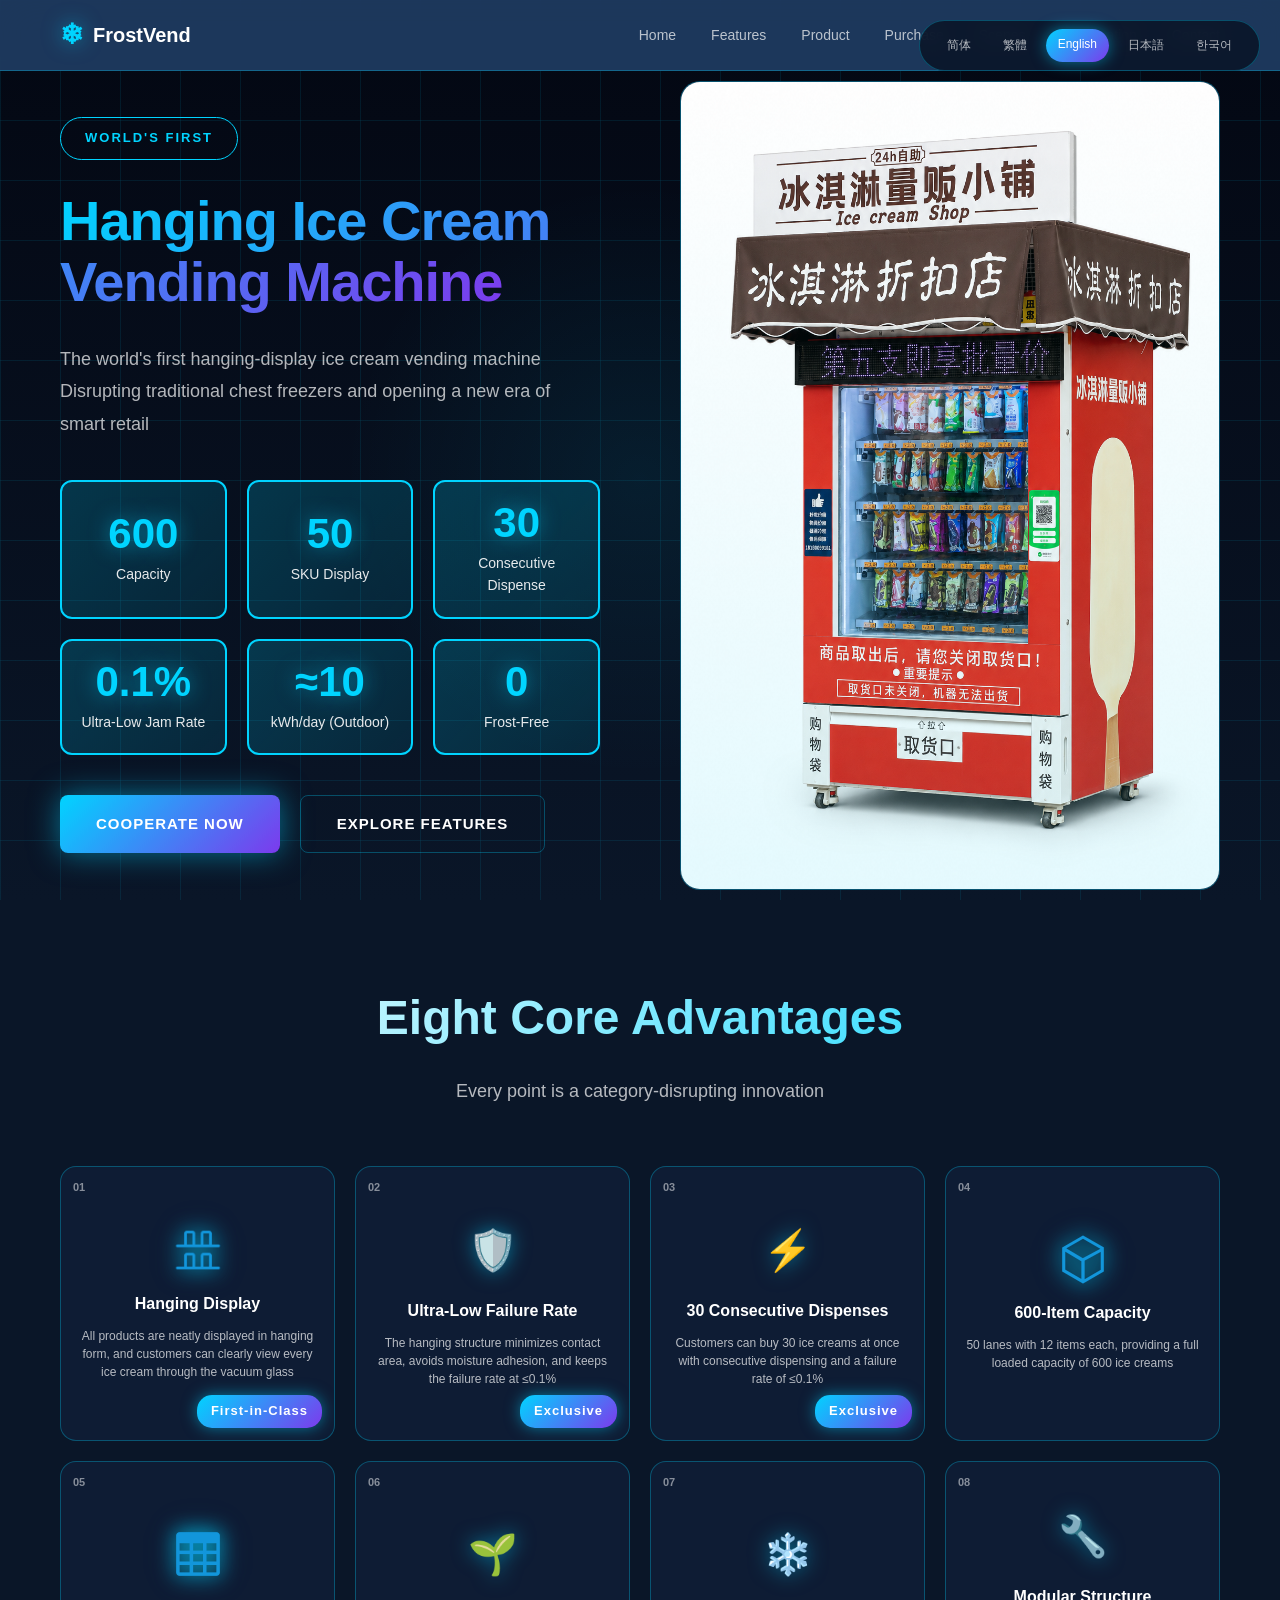
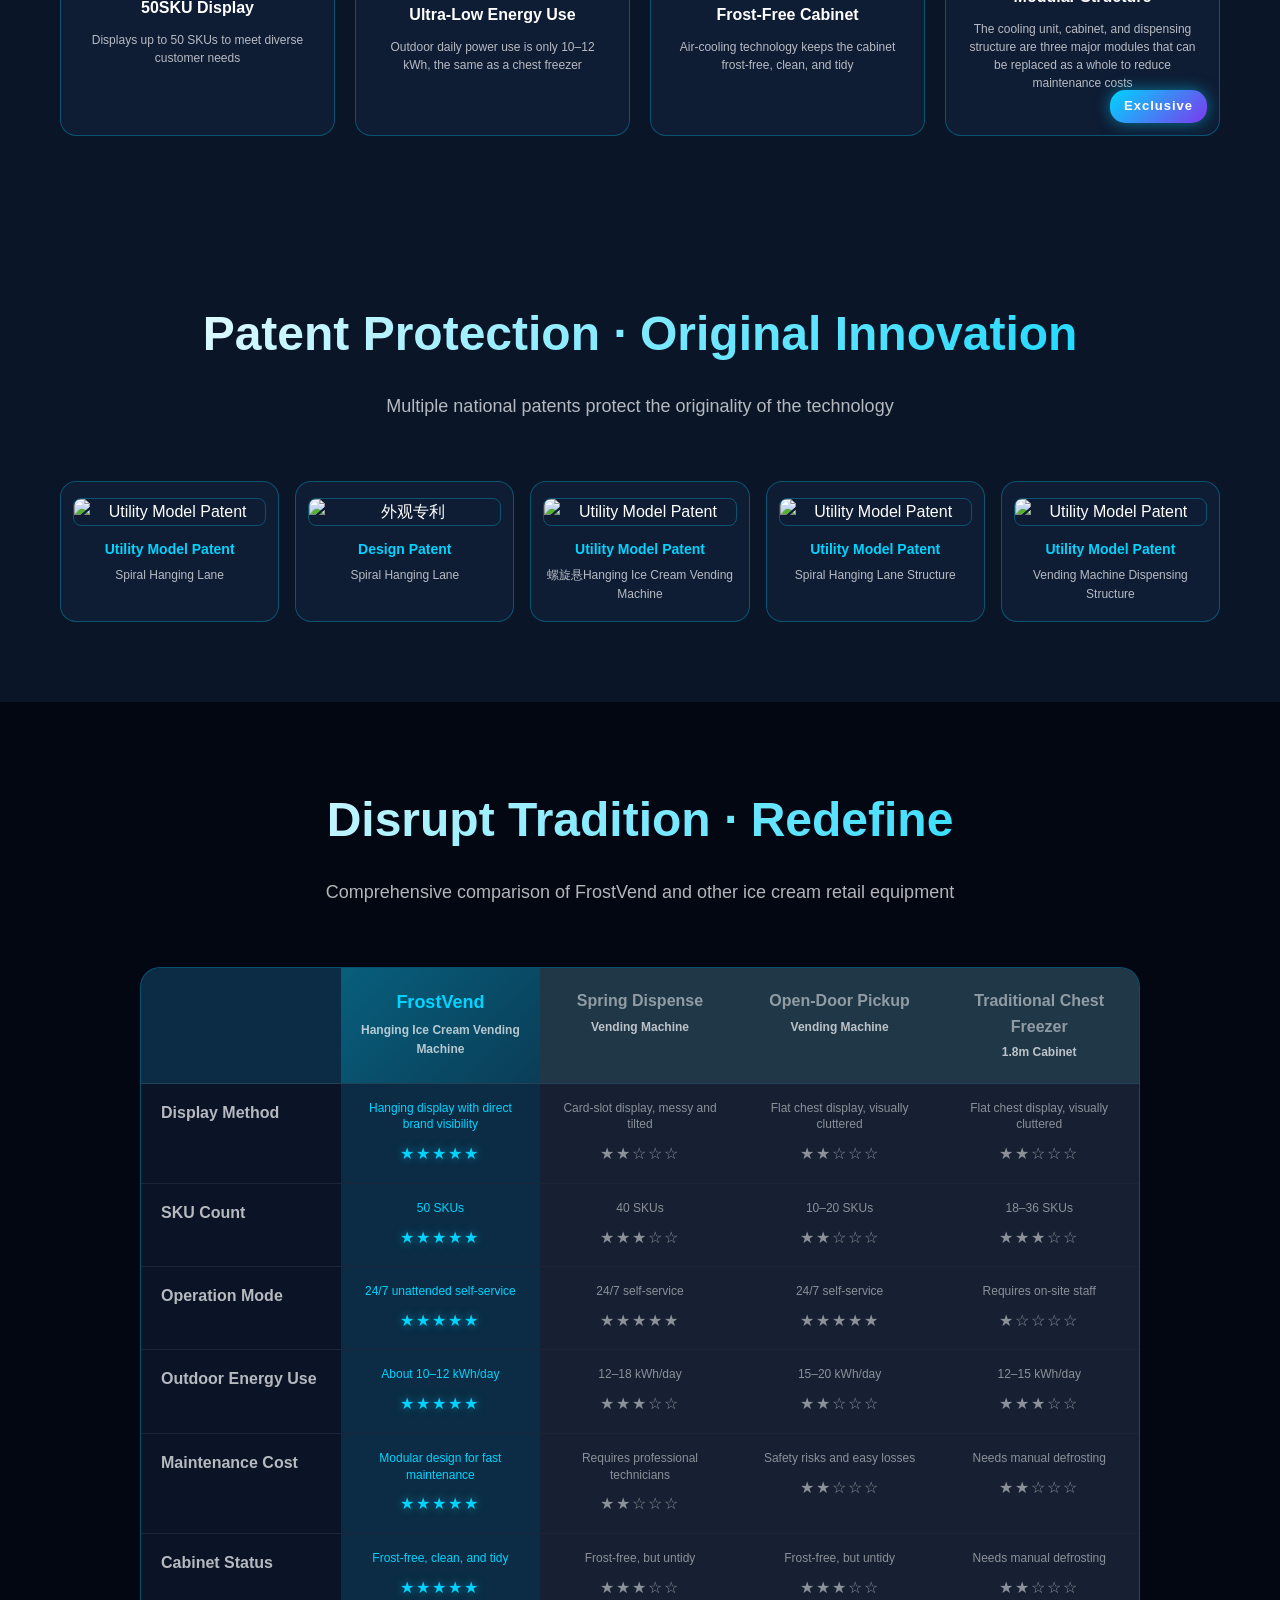
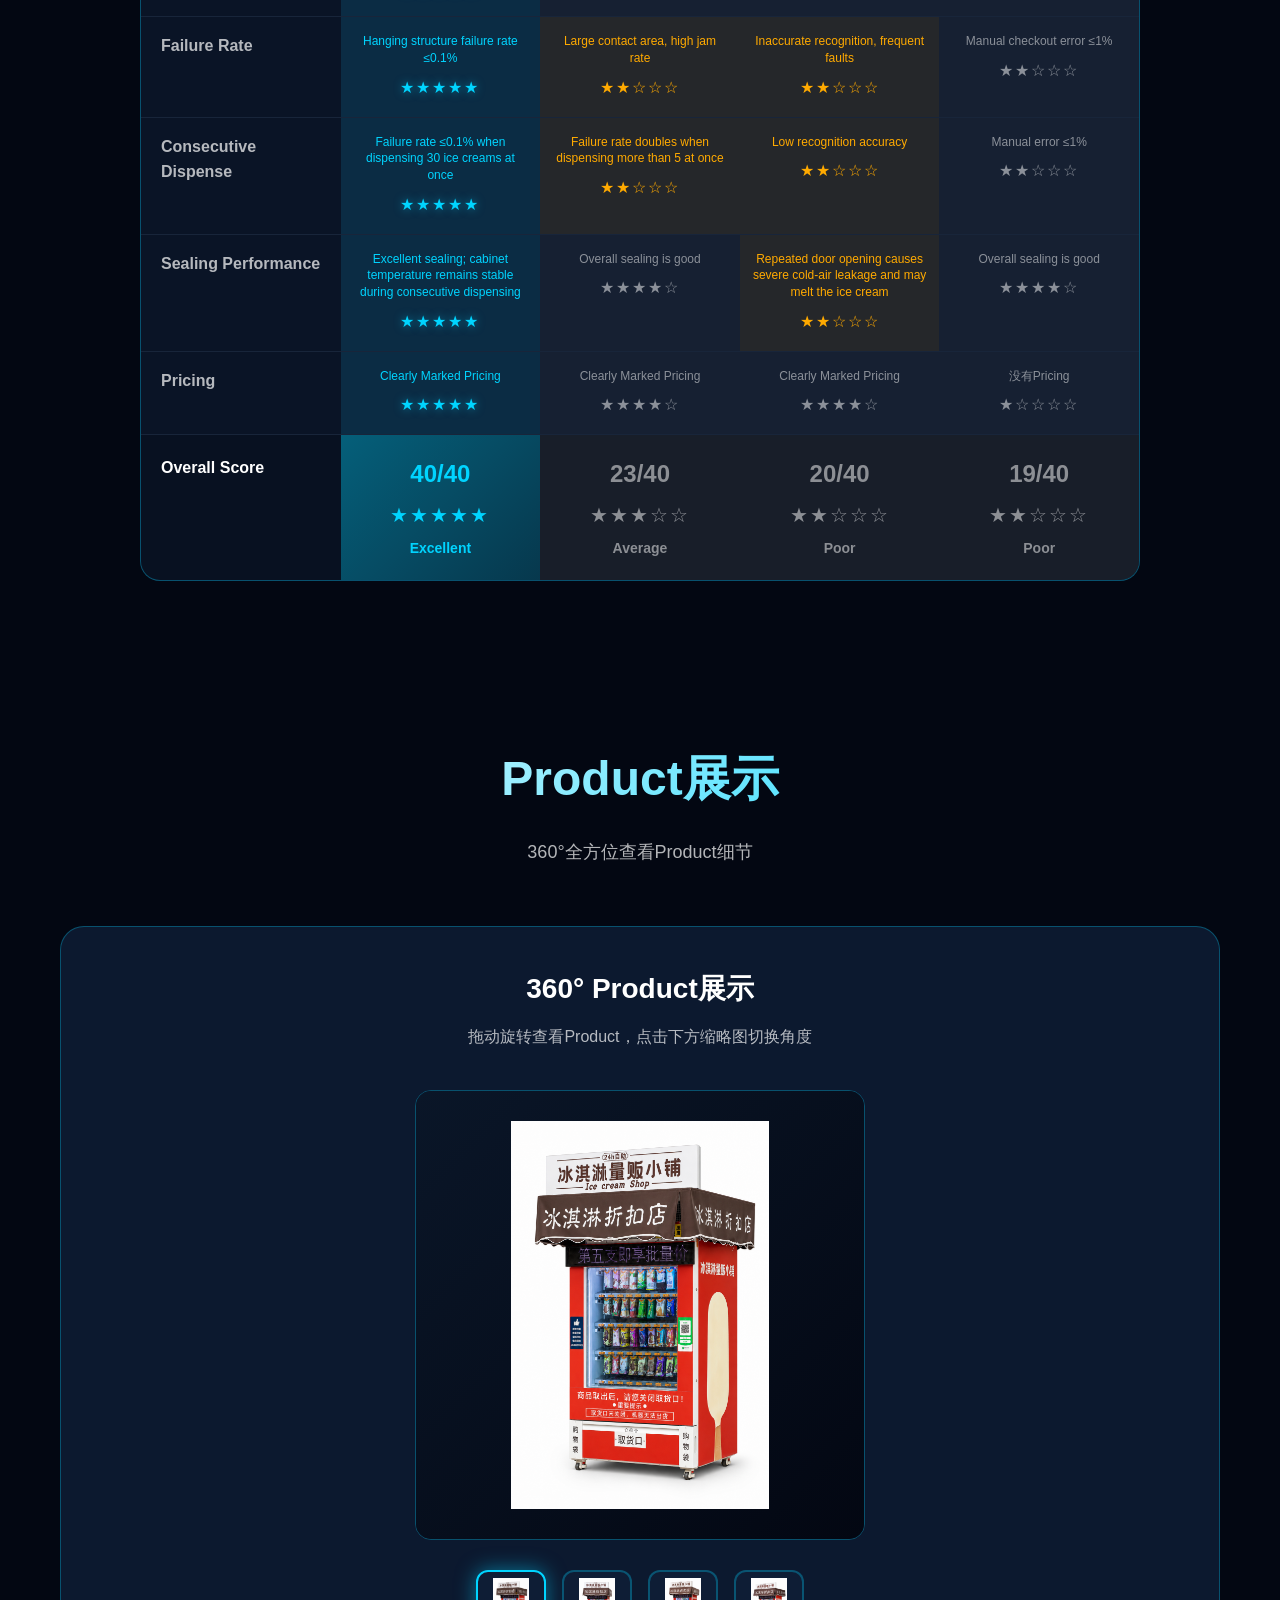
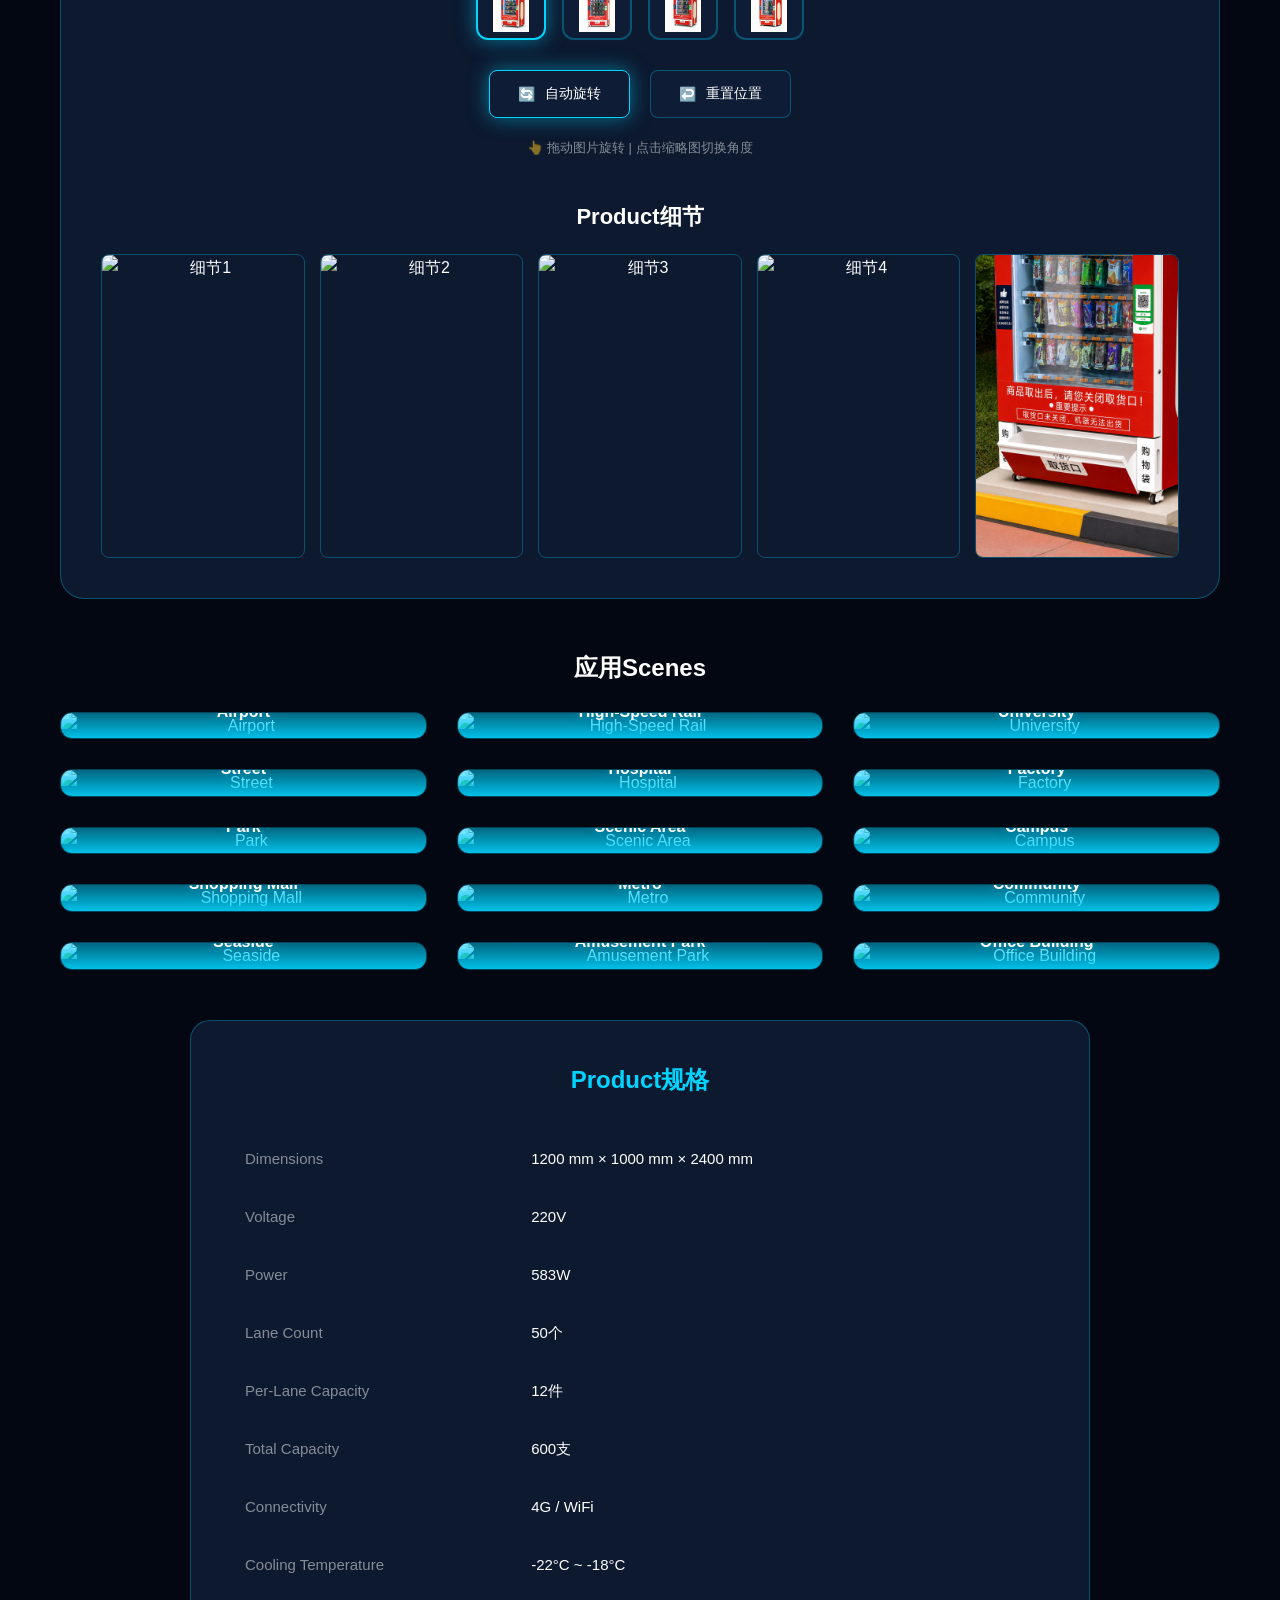
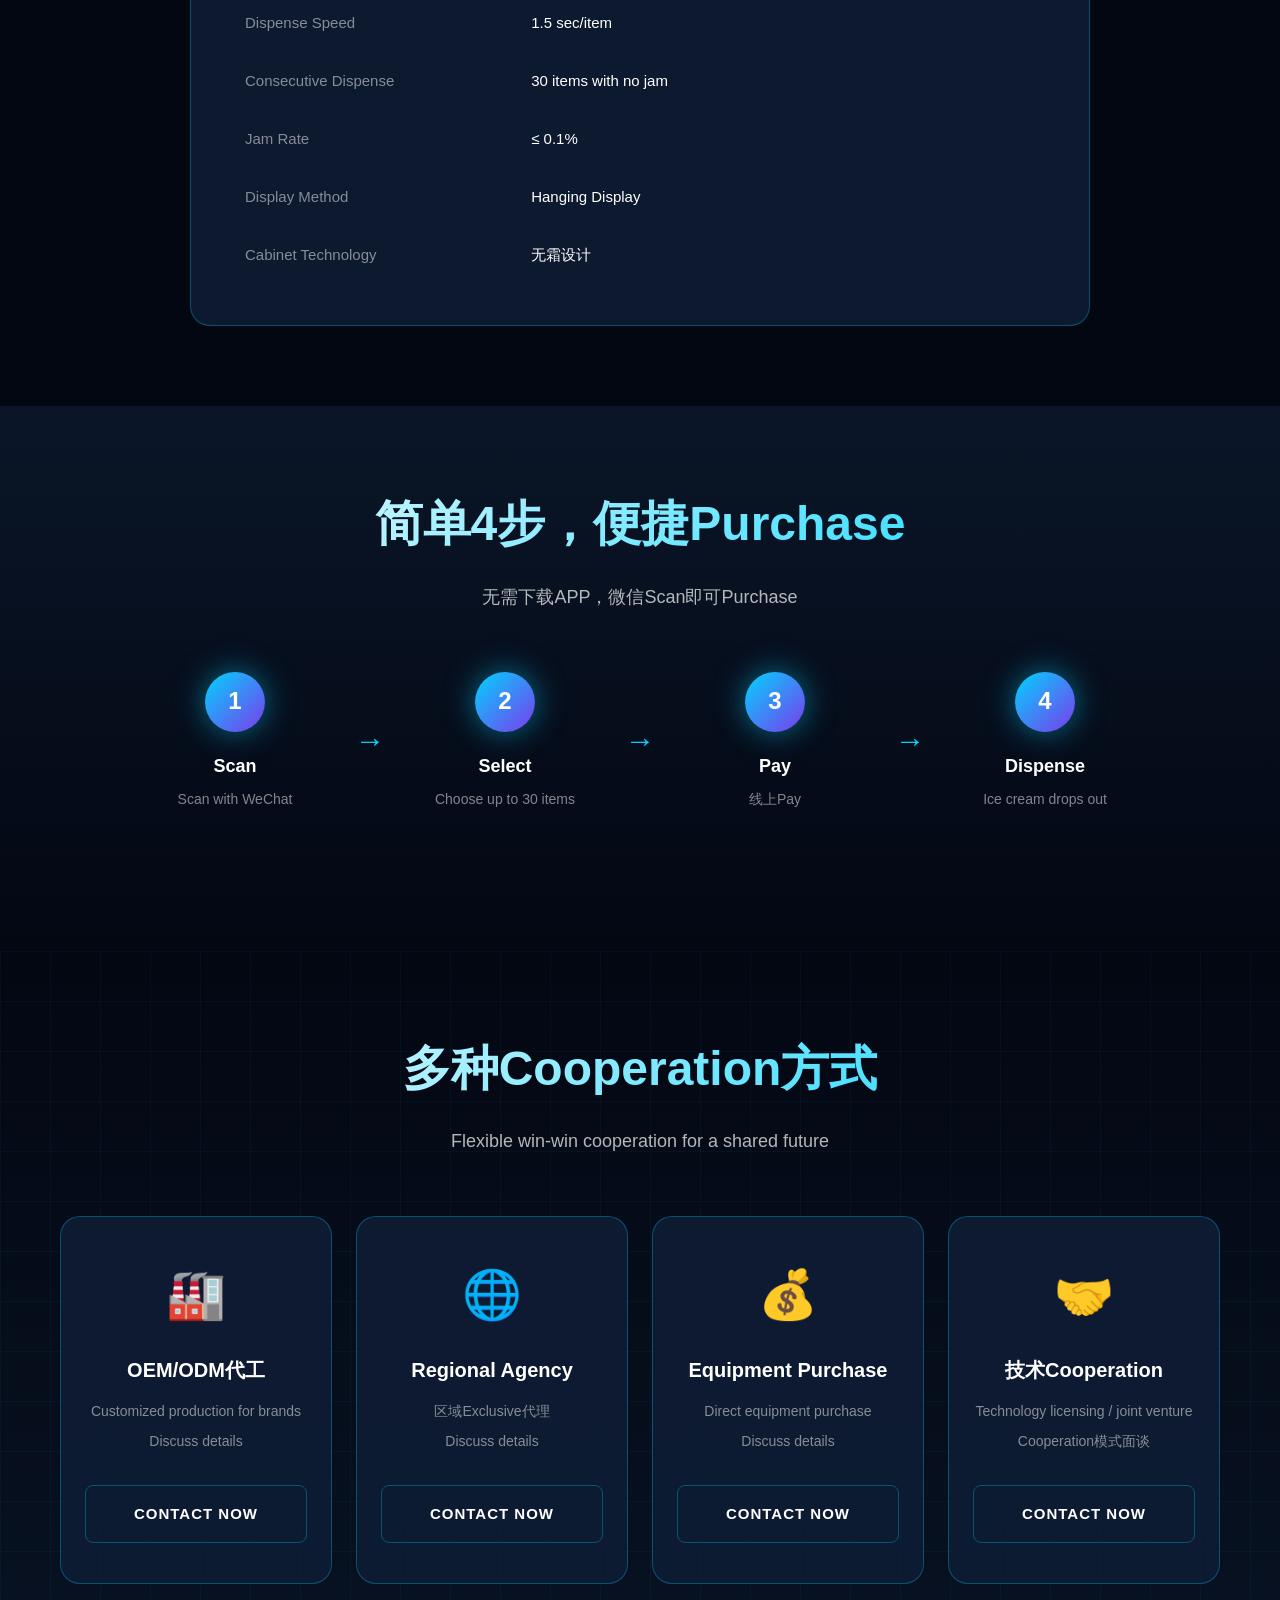
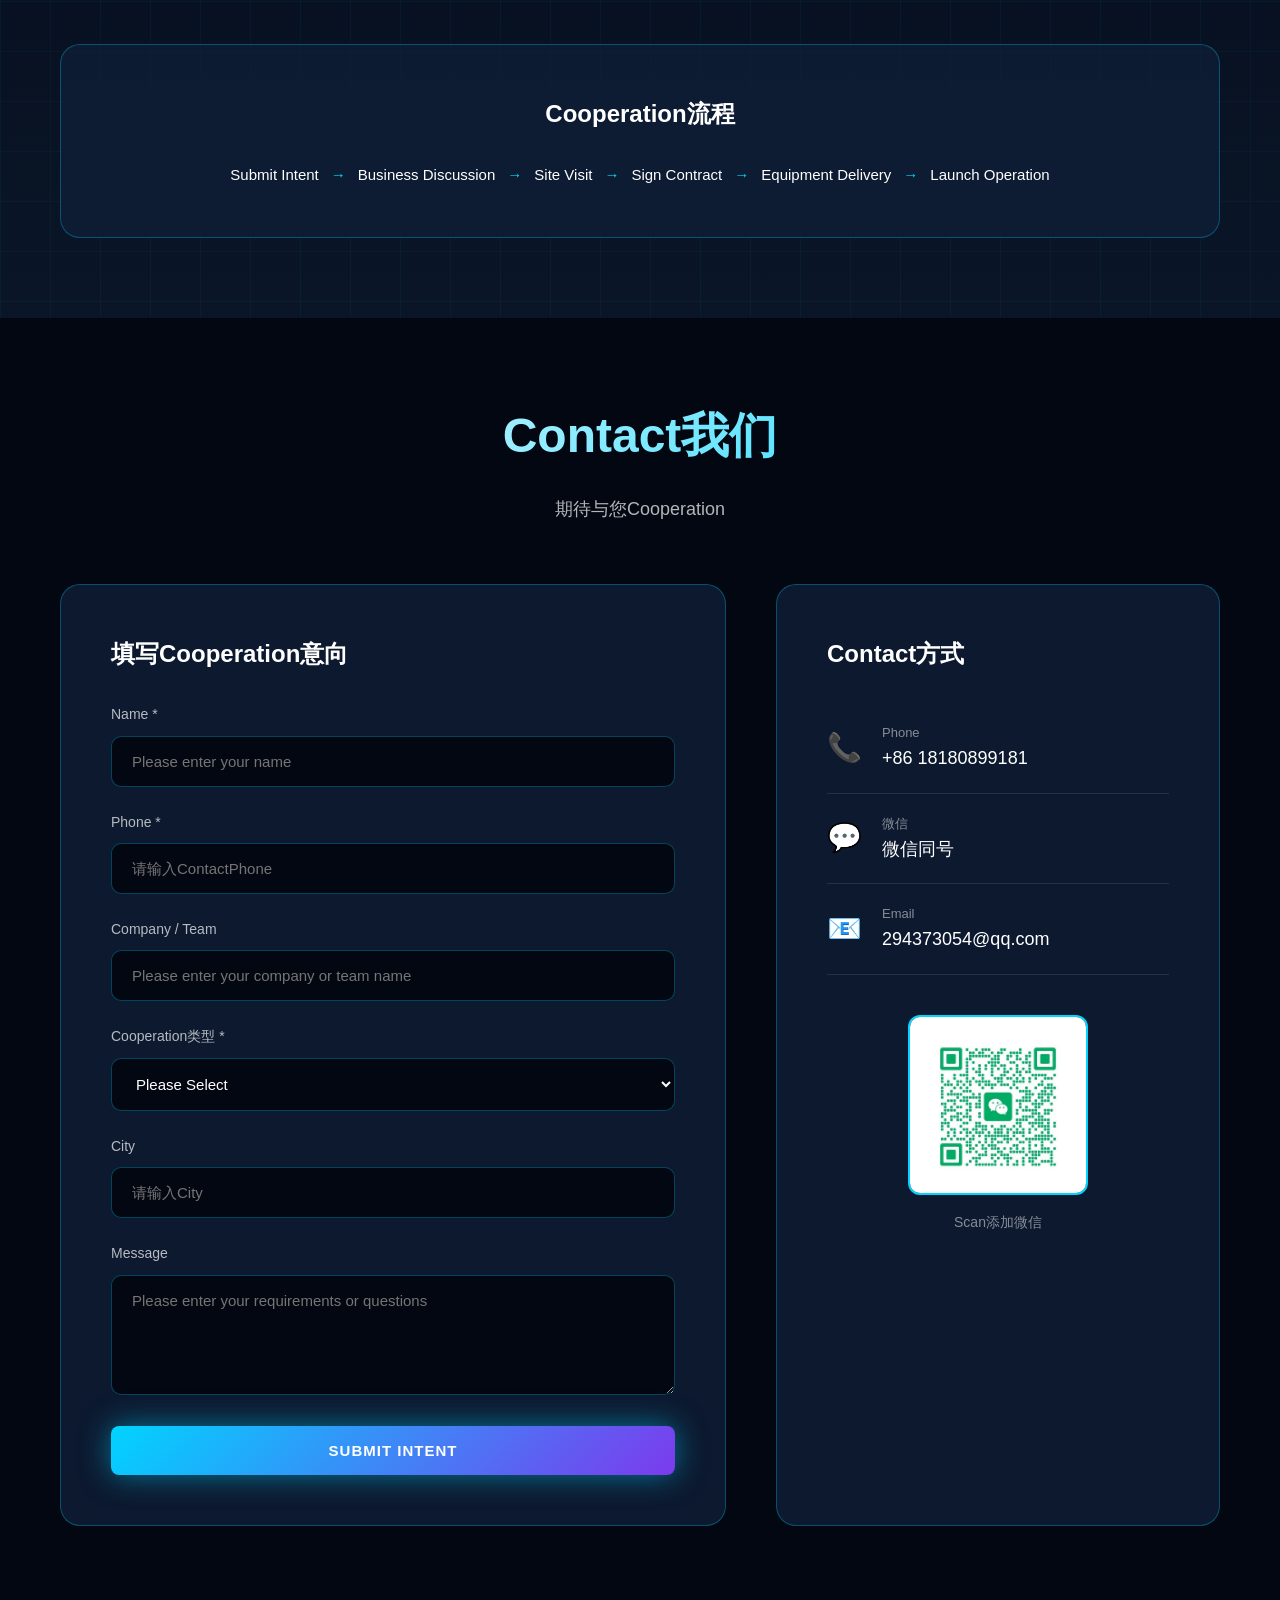
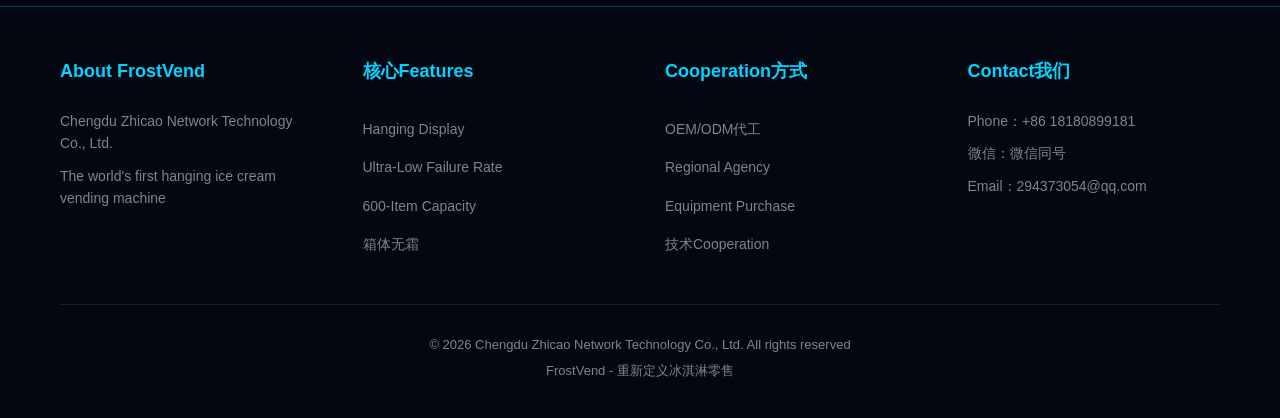
==== commit 8bd3f6fc: "精修英文日文韩文页面文案 修正多语言页面中的混合语言措辞和不自然表达，提升英文、日文、韩文页面可读性。  Co-Authored-By: Claude Opus 4.7 <noreply@anthro" ====
--- a/en/index.html
+++ b/en/index.html
@@ -155,7 +155,7 @@
         </div>
     </section>
 
-    <!-- 专利证书展示 -->
+    <!-- Patent Showcase -->
     <section class="section section-patents">
         <div class="container">
             <div class="section-header">
@@ -181,7 +181,7 @@
                 <a href="../images/patents/Utility Model Patent证书-2023227221248-一种雪糕智能售货机Spiral Hanging Lane-七叶草生态-20240625.pdf" target="_blank" class="patent-card">
                     <img src="../images/patents/Utility Model Patent证书-2023227221248-一种雪糕智能售货机Spiral Hanging Lane-七叶草生态-20240625.png" alt="Utility Model Patent" class="patent-img">
                     <h4>Utility Model Patent</h4>
-                    <p>Spiral Hanging Lane结构</p>
+                    <p>Spiral Hanging Lane Structure</p>
                 </a>
                 <a href="../images/patents/Utility Model Patent证书-2023230781476-一种Vending Machine Dispensing Structure-七叶草生态-20240514.pdf" target="_blank" class="patent-card">
                     <img src="../images/patents/Utility Model Patent证书-2023230781476-一种Vending Machine Dispensing Structure-七叶草生态-20240514.png" alt="Utility Model Patent" class="patent-img">
@@ -203,15 +203,15 @@
                 <div class="compare-brand-row">
                     <div class="compare-brand-label"></div>
                     <div class="compare-brand compare-brand-frost">FrostVend<br><span class="brand-desc">Hanging Ice Cream Vending Machine</span></div>
-                    <div class="compare-brand compare-brand-other">弹簧Dispense<br><span class="brand-desc">售货机</span></div>
-                    <div class="compare-brand compare-brand-other">开门自取<br><span class="brand-desc">售货机</span></div>
-                    <div class="compare-brand compare-brand-other">传统卧式<br><span class="brand-desc">冰柜1.8米</span></div>
+                    <div class="compare-brand compare-brand-other">Spring Dispense<br><span class="brand-desc">Vending Machine</span></div>
+                    <div class="compare-brand compare-brand-other">Open-Door Pickup<br><span class="brand-desc">Vending Machine</span></div>
+                    <div class="compare-brand compare-brand-other">Traditional Chest Freezer<br><span class="brand-desc">1.8m Cabinet</span></div>
                 </div>
 
                 <div class="compare-item-row">
                     <div class="compare-item-name">Display Method</div>
                     <div class="compare-item-stars stars-5">
-                        <span class="star-text">Hanging Display，品牌直观展示</span>
+                        <span class="star-text">Hanging display with direct brand visibility</span>
                         <span class="stars">★★★★★</span>
                     </div>
                     <div class="compare-item-stars stars-2">
@@ -243,7 +243,7 @@
                         <span class="stars">★★☆☆☆</span>
                     </div>
                     <div class="compare-item-stars stars-3">
-                        <span class="star-text">18-36个单品</span>
+                        <span class="star-text">18–36 SKUs</span>
                         <span class="stars">★★★☆☆</span>
                     </div>
                 </div>
@@ -331,7 +331,7 @@
                 <div class="compare-item-row">
                     <div class="compare-item-name">Failure Rate</div>
                     <div class="compare-item-stars stars-5">
-                        <span class="star-text">悬挂式结构Failure Rate≤0.1%</span>
+                        <span class="star-text">Hanging structure failure rate ≤0.1%</span>
                         <span class="stars">★★★★★</span>
                     </div>
                     <div class="compare-item-stars stars-warning">
@@ -355,7 +355,7 @@
                         <span class="stars">★★★★★</span>
                     </div>
                     <div class="compare-item-stars stars-warning">
-                        <span class="star-text">一次Dispense5支以上Failure Rate翻倍</span>
+                        <span class="star-text">Failure rate doubles when dispensing more than 5 at once</span>
                         <span class="stars">★★☆☆☆</span>
                     </div>
                     <div class="compare-item-stars stars-warning">
@@ -371,7 +371,7 @@
                 <div class="compare-item-row">
                     <div class="compare-item-name">Sealing Performance</div>
                     <div class="compare-item-stars stars-5">
-                        <span class="star-text">Sealing Performance优异，Consecutive Dispense箱体温度变化不大</span>
+                        <span class="star-text">Excellent sealing; cabinet temperature remains stable during consecutive dispensing</span>
                         <span class="stars">★★★★★</span>
                     </div>
                     <div class="compare-item-stars stars-other">
@@ -391,15 +391,15 @@
                 <div class="compare-item-row">
                     <div class="compare-item-name">Pricing</div>
                     <div class="compare-item-stars stars-5">
-                        <span class="star-text">明码Pricing</span>
+                        <span class="star-text">Clearly Marked Pricing</span>
                         <span class="stars">★★★★★</span>
                     </div>
                     <div class="compare-item-stars stars-4">
-                        <span class="star-text">明码Pricing</span>
+                        <span class="star-text">Clearly Marked Pricing</span>
                         <span class="stars">★★★★☆</span>
                     </div>
                     <div class="compare-item-stars stars-4">
-                        <span class="star-text">明码Pricing</span>
+                        <span class="star-text">Clearly Marked Pricing</span>
                         <span class="stars">★★★★☆</span>
                     </div>
                     <div class="compare-item-stars stars-1">
@@ -528,8 +528,8 @@
                     <tr><td>Total Capacity</td><td>600支</td></tr>
                     <tr><td>Connectivity</td><td>4G / WiFi</td></tr>
                     <tr><td>Cooling Temperature</td><td>-22°C ~ -18°C</td></tr>
-                    <tr><td>Dispense Speed</td><td>1.5秒/个</td></tr>
-                    <tr><td>Consecutive Dispense</td><td>30支无卡货</td></tr>
+                    <tr><td>Dispense Speed</td><td>1.5 sec/item</td></tr>
+                    <tr><td>Consecutive Dispense</td><td>30 items with no jam</td></tr>
                     <tr><td>Jam Rate</td><td>≤ 0.1%</td></tr>
                     <tr><td>Display Method</td><td>Hanging Display</td></tr>
                     <tr><td>Cabinet Technology</td><td>无霜设计</td></tr>
@@ -643,7 +643,7 @@
             <div class="footer-grid">
                 <div class="footer-col">
                     <h4>About FrostVend</h4>
-                    <p>成都智草网络科技有限公司</p>
+                    <p>Chengdu Zhicao Network Technology Co., Ltd.</p>
                     <p>The world's first hanging ice cream vending machine</p>
                 </div>
                 <div class="footer-col">
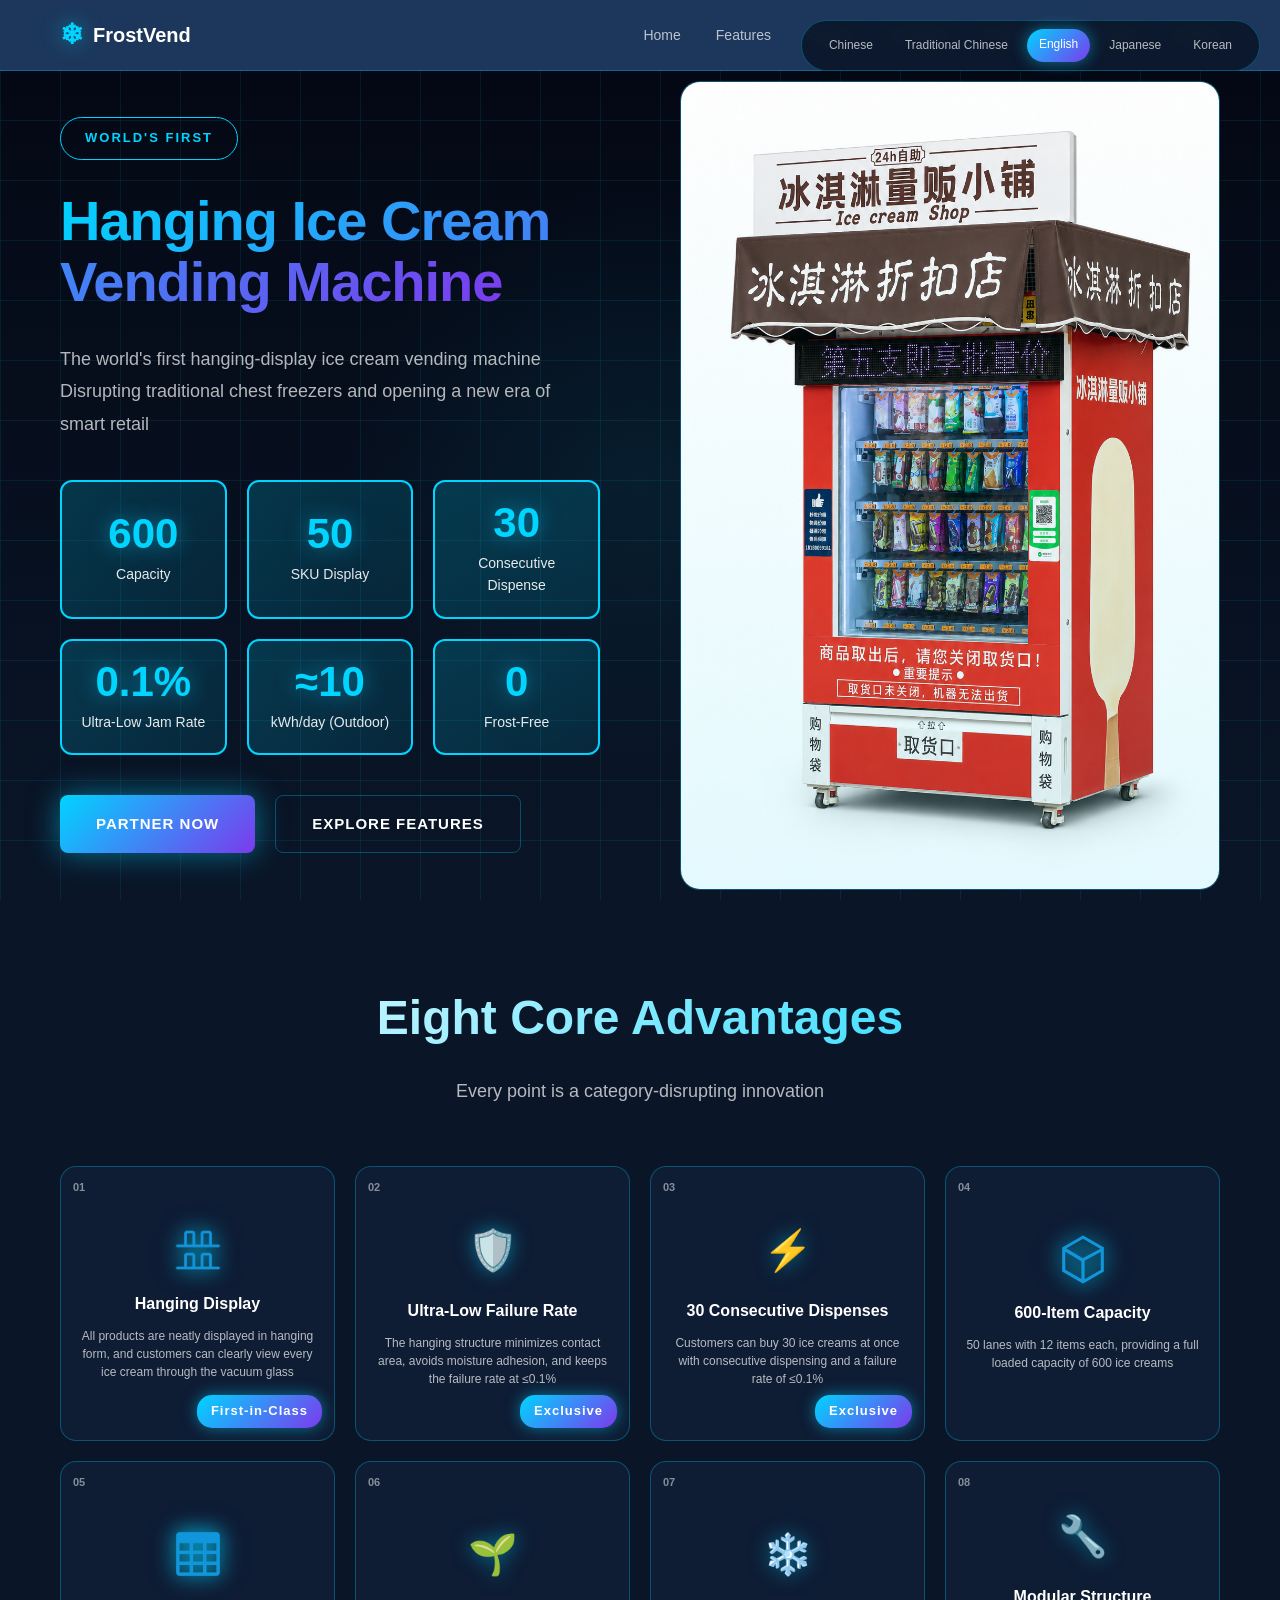
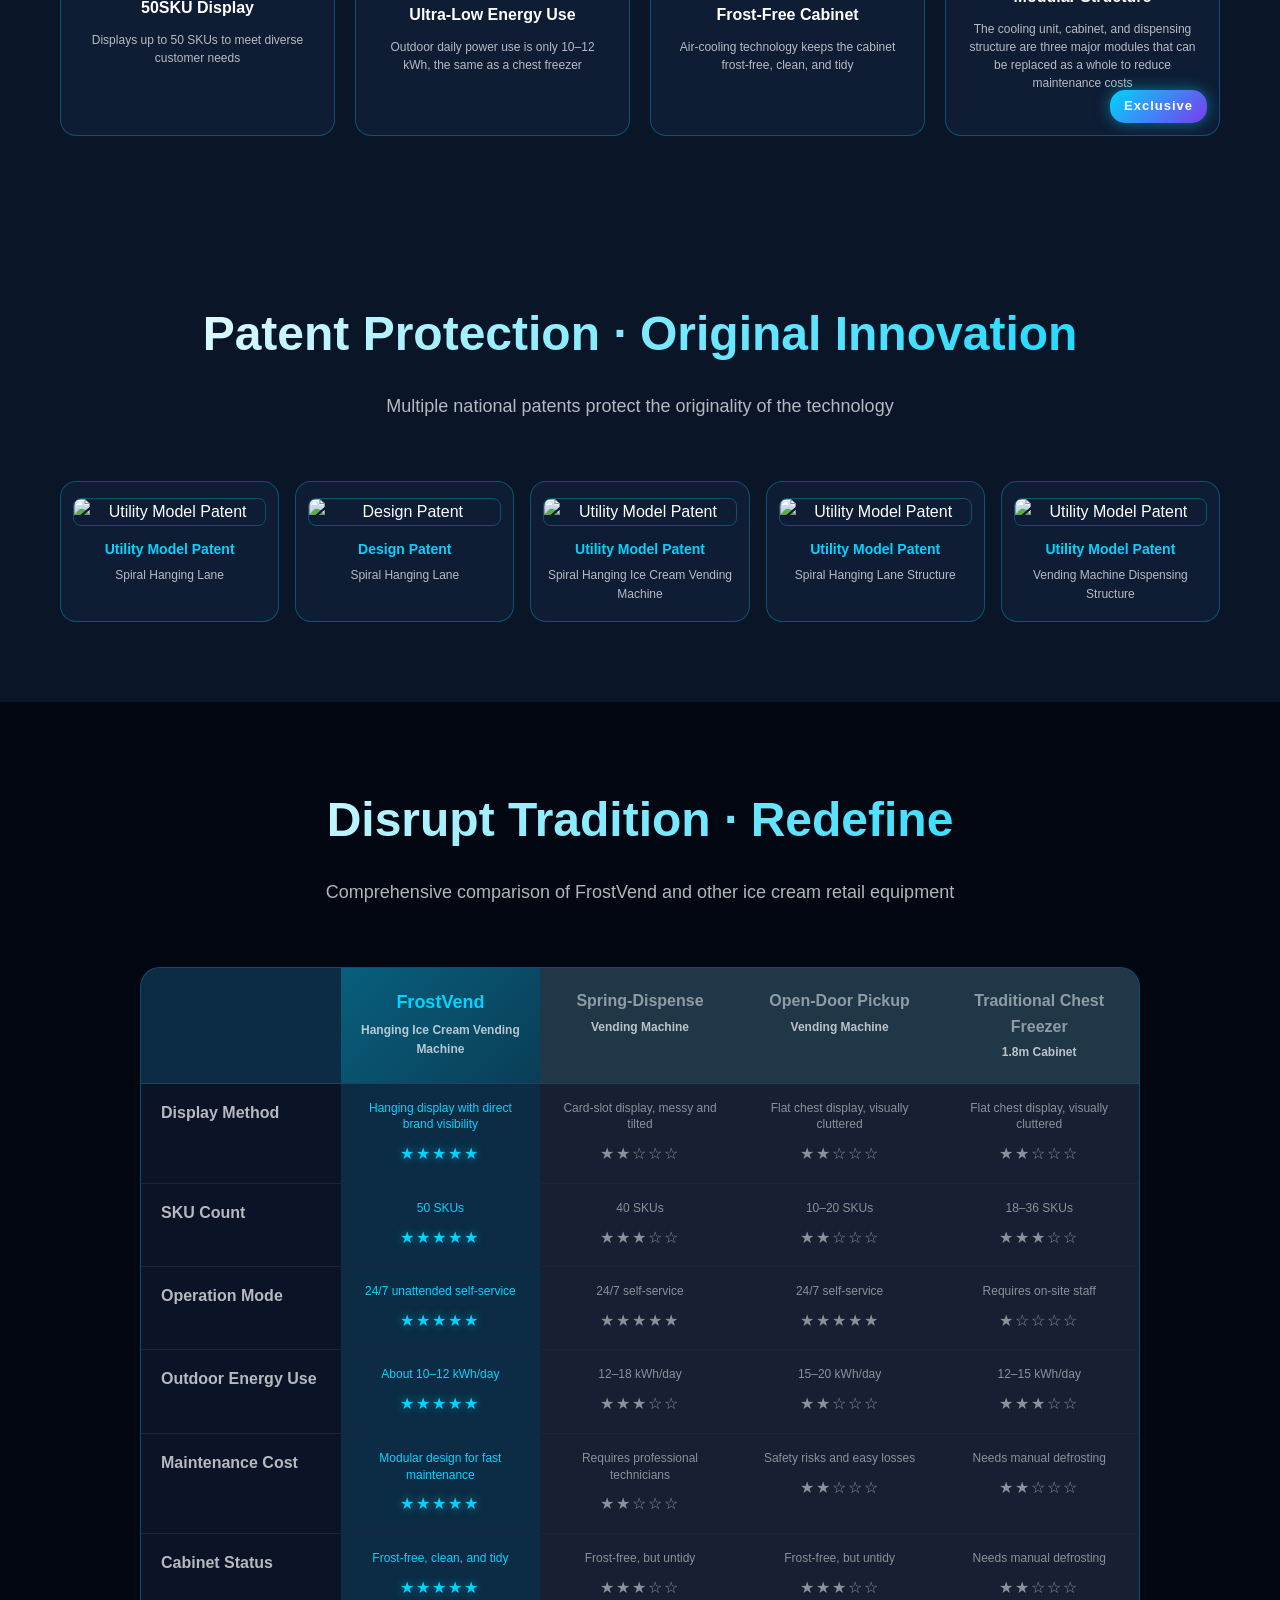
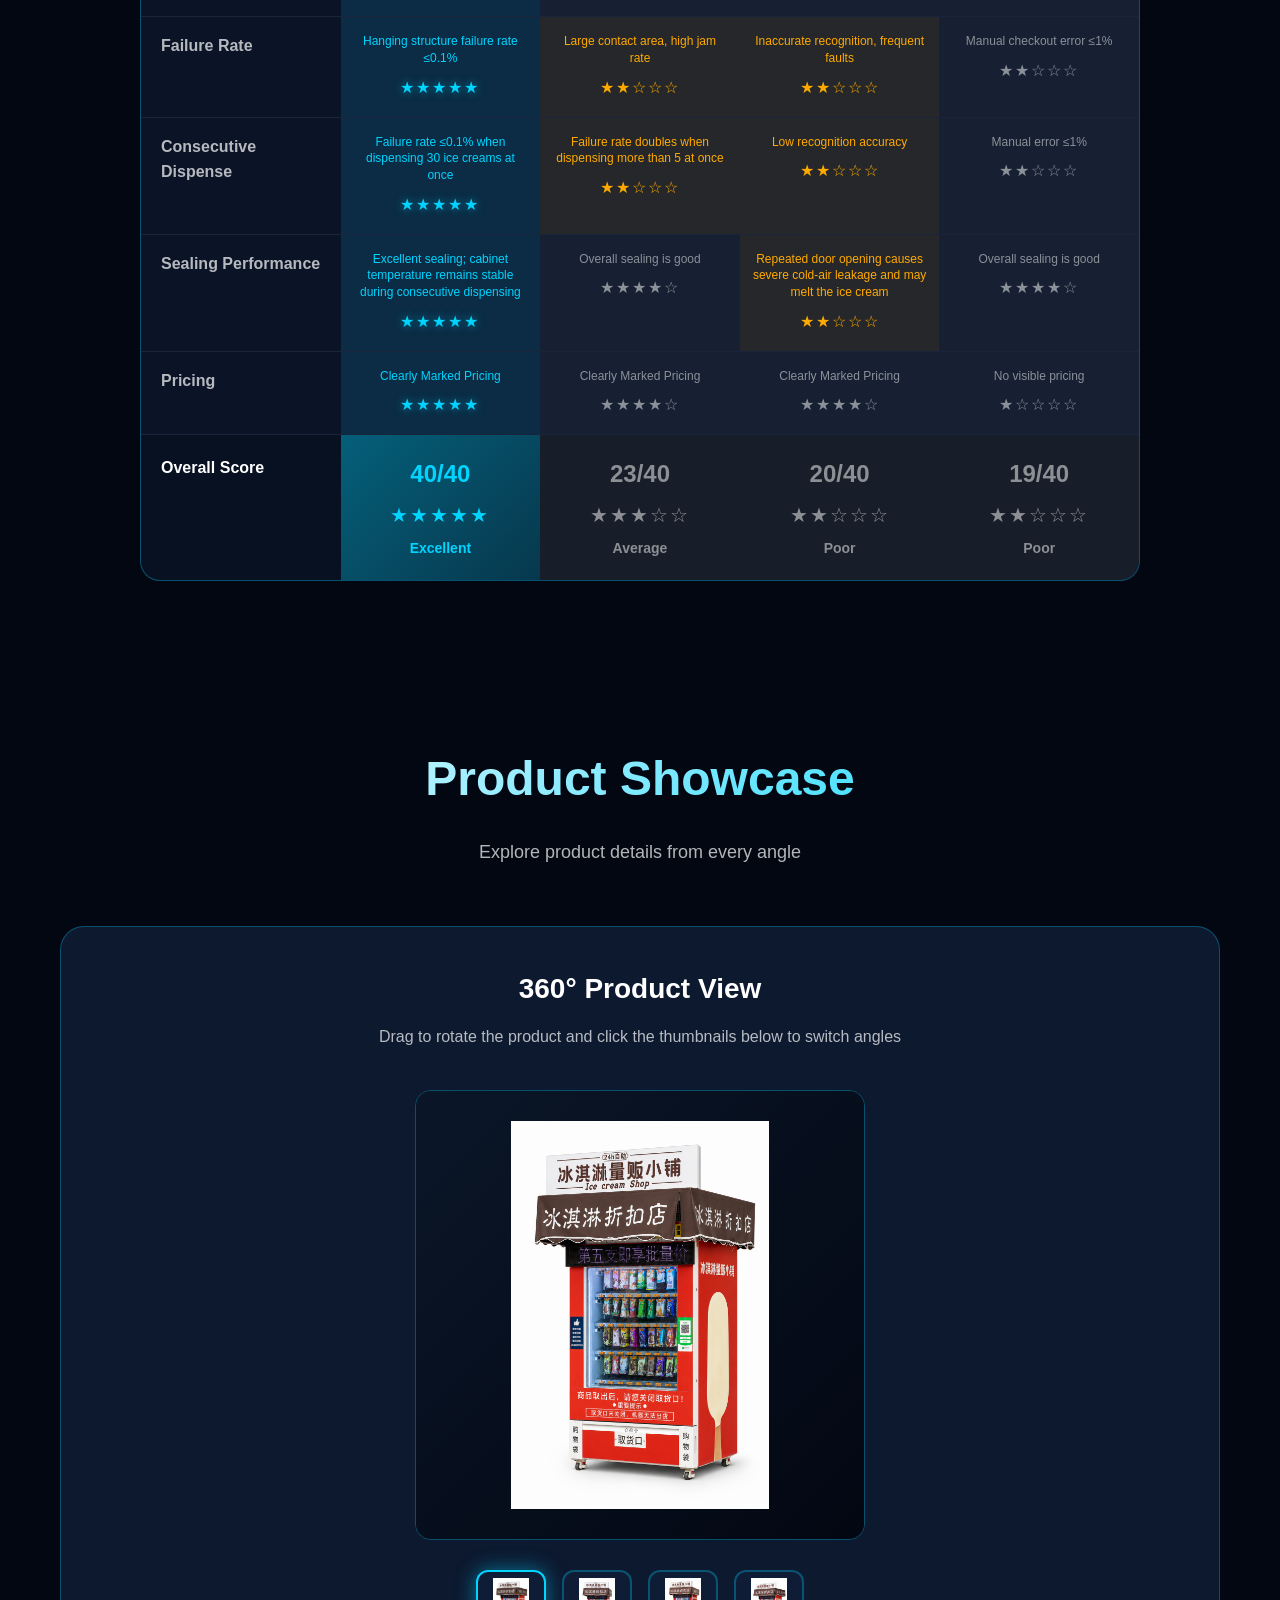
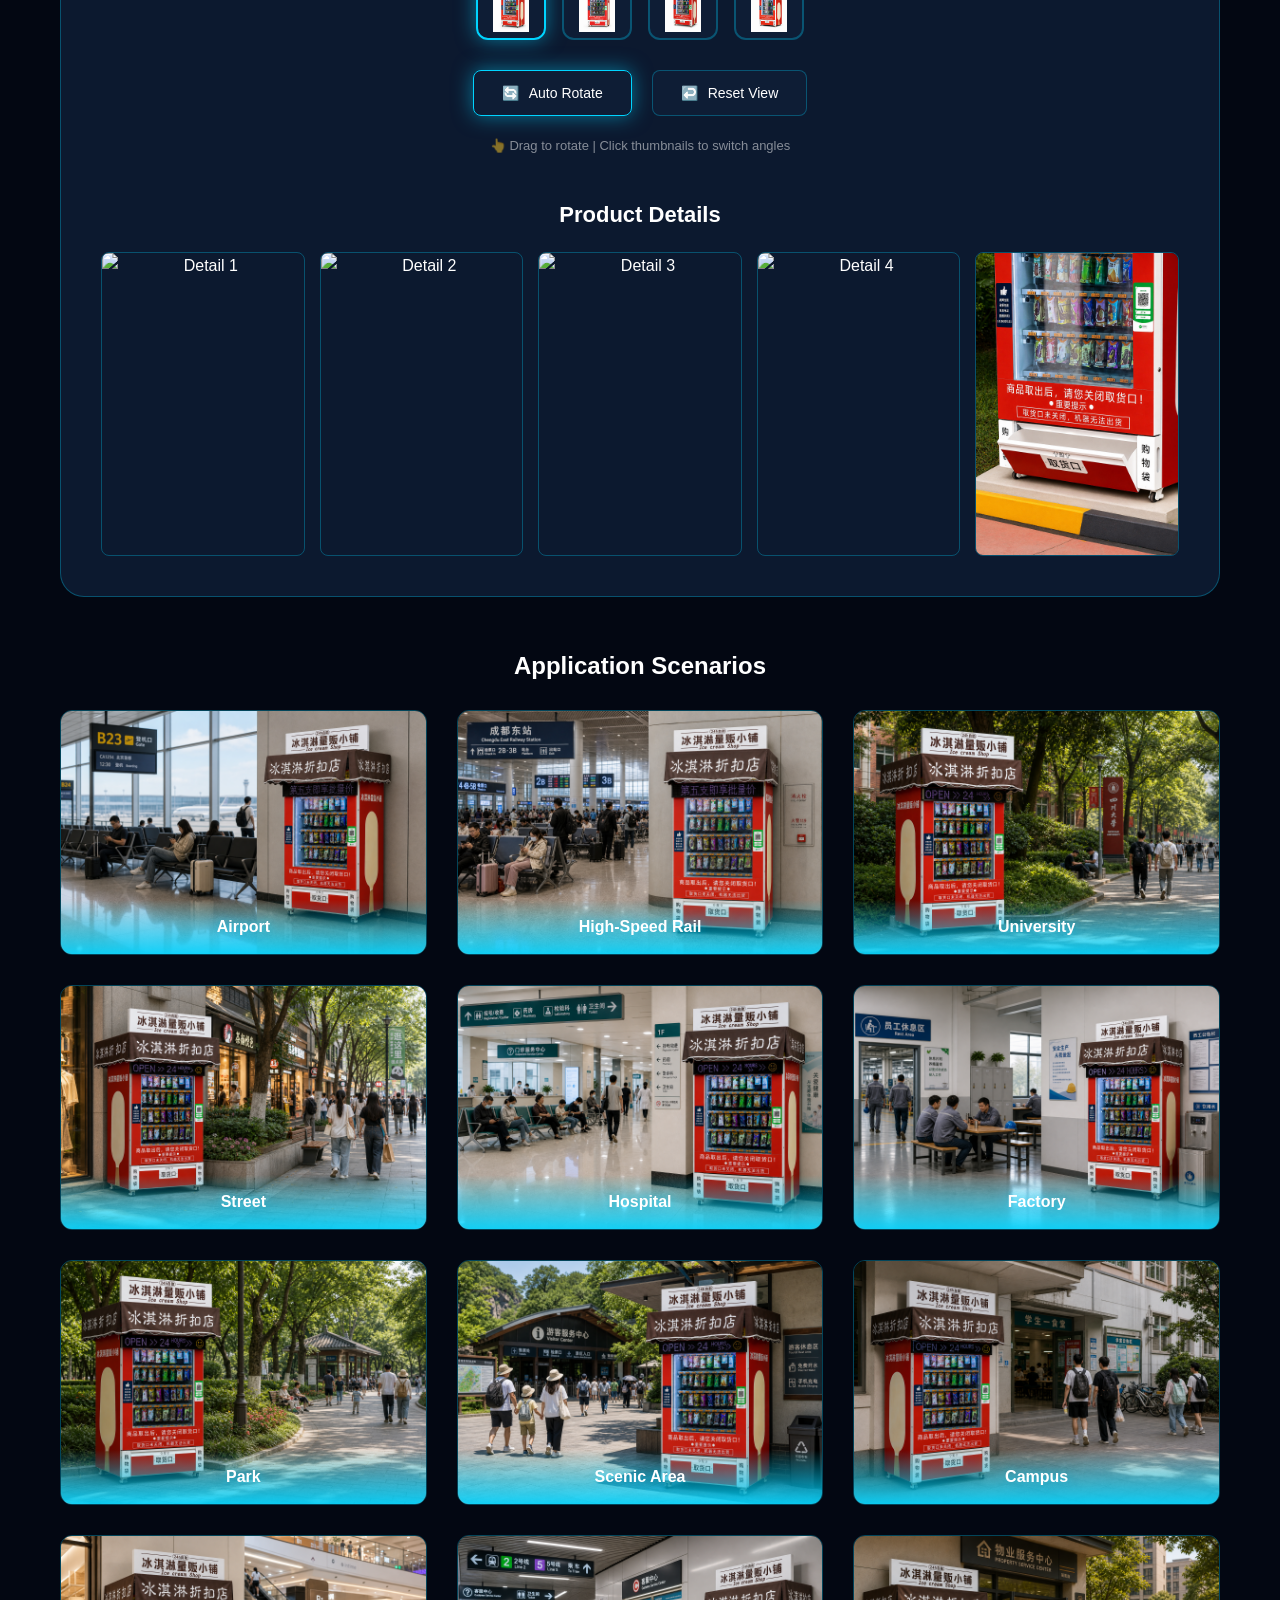
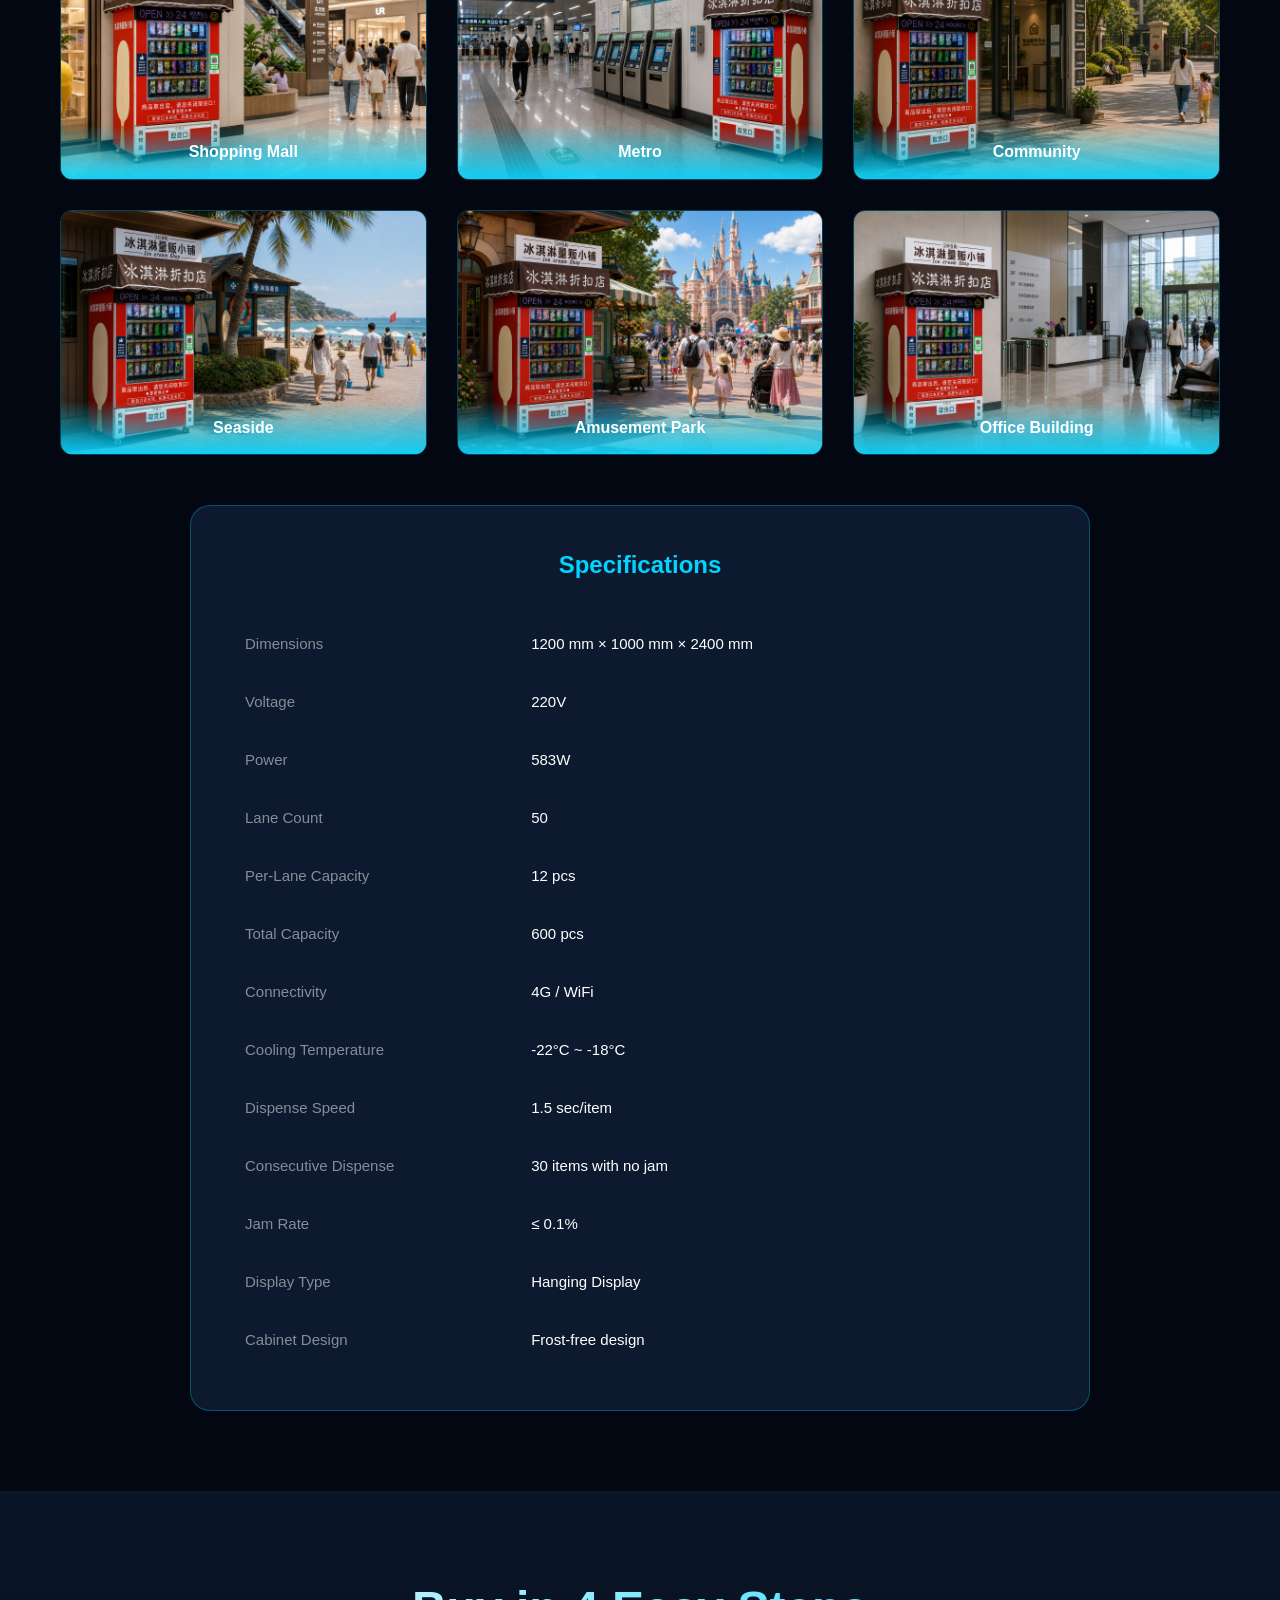
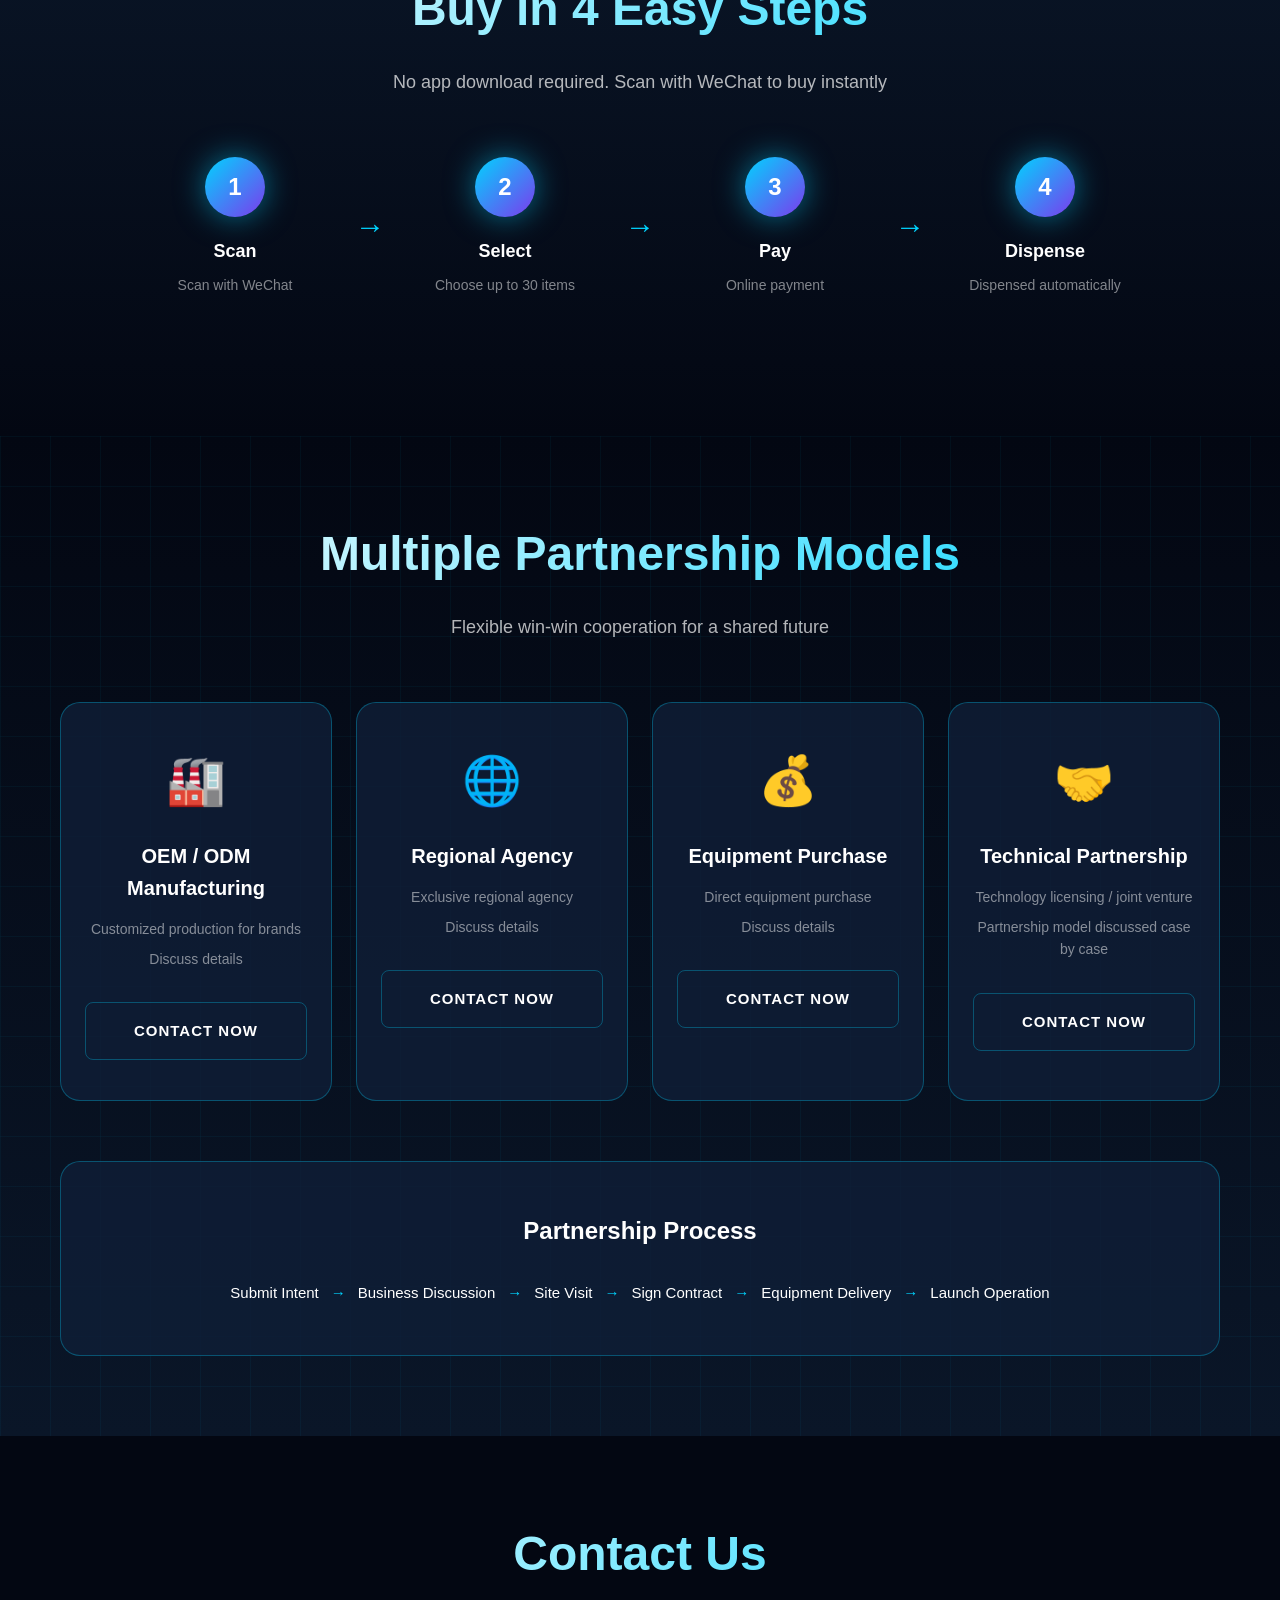
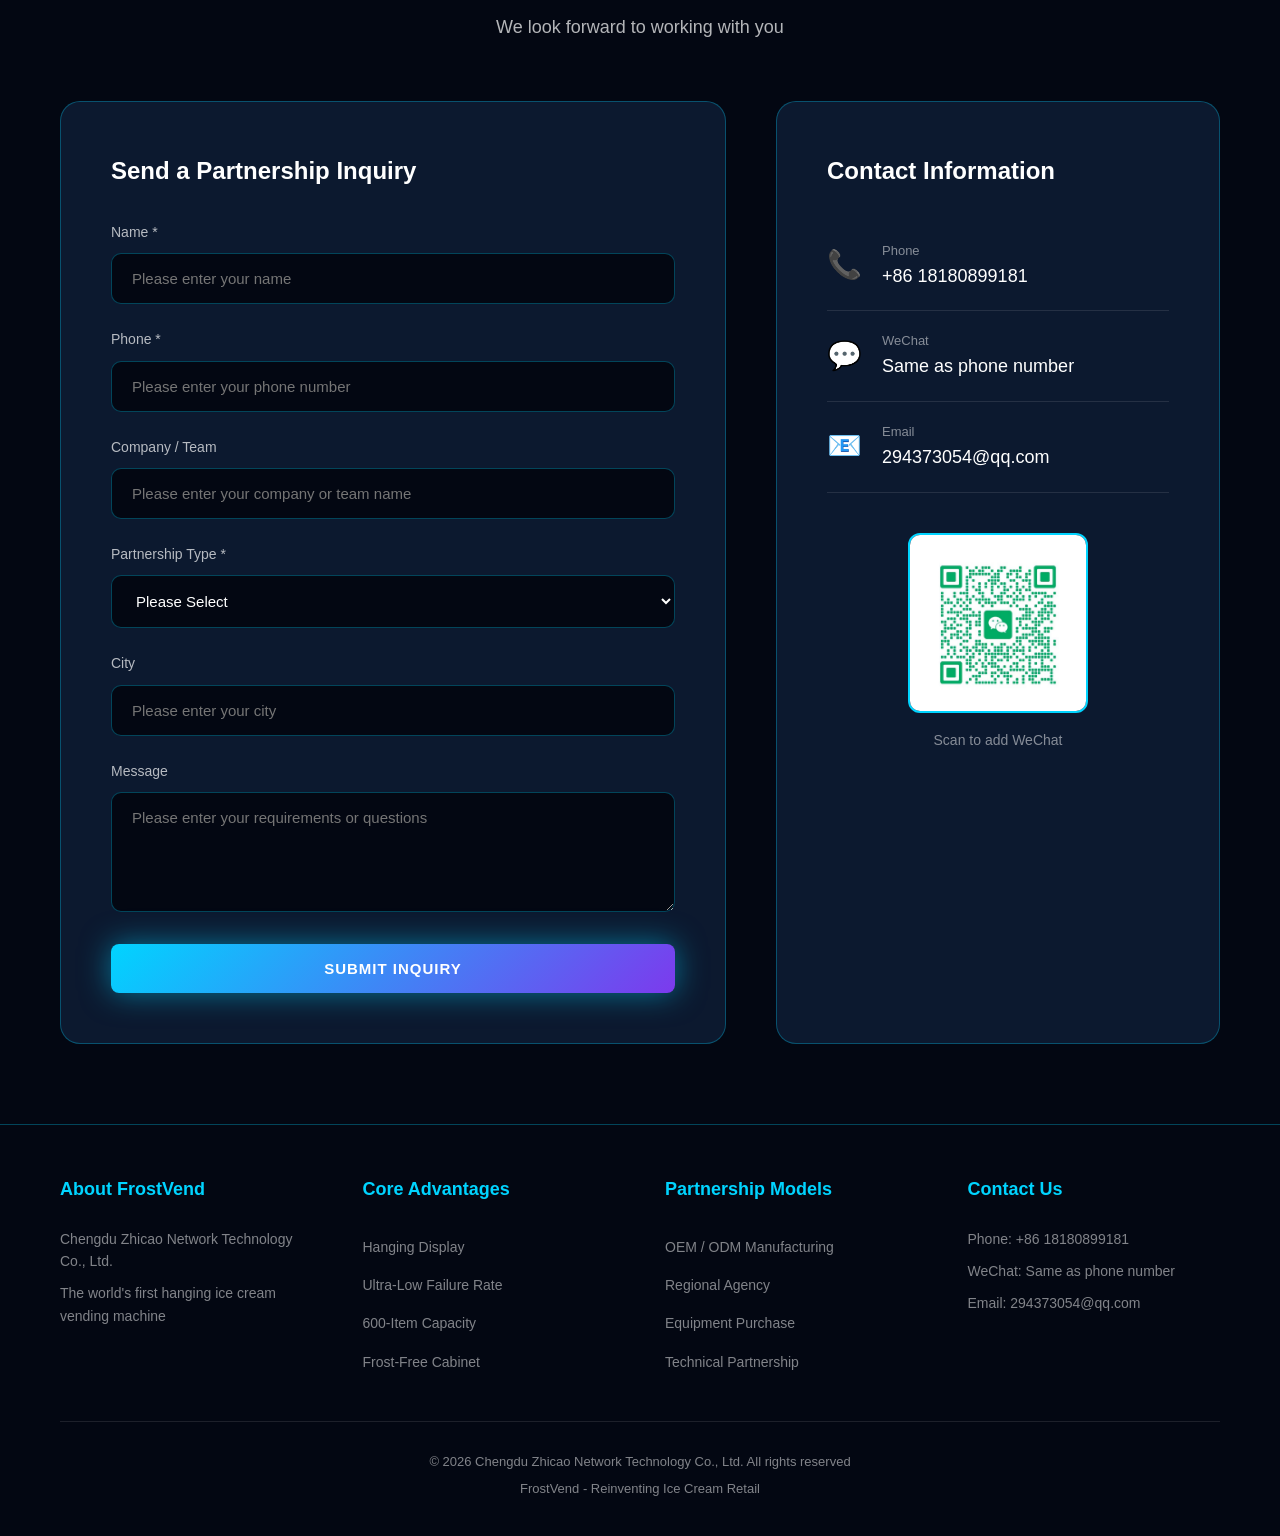
==== commit 085caad8: "润色英文版网站文案 优化英文版标题、按钮、联系表单和合作板块文案，使整体表达更自然、更符合营销站风格。  Co-Authored-By: Claude Opus 4.7 <noreply@anthro" ====
--- a/en/index.html
+++ b/en/index.html
@@ -1,24 +1,25 @@
 <!DOCTYPE html>
-<html lang="en">
+<html lang="en" translate="no" class="notranslate">
 <head>
     <meta charset="UTF-8">
     <meta name="viewport" content="width=device-width, initial-scale=1.0">
-    <title>FrostVend - Reinventing Ice Cream Retail | World's First Hanging Ice Cream Vending Machine</title>
-    <meta name="description" content="The world's first hanging-display ice cream vending machine. Ultra-low failure rate 0.1%, 30 consecutive dispenses, 600-item capacity, 50 SKUs, ultra-low energy consumption, and a frost-free cabinet.">
+    <meta name="google" content="notranslate">
+    <title>FrostVend - Redefining Ice Cream Retail | The World's First Hanging Ice Cream Vending Machine</title>
+    <meta name="description" content="The world's first hanging-display ice cream vending machine, featuring an ultra-low failure rate of 0.1%, 30 consecutive dispenses, 600-item capacity, 50 SKU display, ultra-low energy consumption, and a frost-free cabinet.">
     <meta name="keywords" content="ice cream vending machine,hanging display,ice cream machine,unattended vending,innovative equipment">
     <link rel="stylesheet" href="../css/style.css">
 </head>
-<body>
-    <!-- 语言切换 -->
+<body class="notranslate" translate="no">
+    <!-- Language Switcher -->
     <div class="lang-switcher">
-        <a href="../index.html" class="lang-btn">简体</a>
-        <a href="../tw/index.html" class="lang-btn">繁體</a>
+        <a href="../index.html" class="lang-btn">Chinese</a>
+        <a href="../tw/index.html" class="lang-btn">Traditional Chinese</a>
         <span class="lang-current">English</span>
-        <a href="../ja/index.html" class="lang-btn">日本語</a>
-        <a href="../ko/index.html" class="lang-btn">한국어</a>
+        <a href="../ja/index.html" class="lang-btn">Japanese</a>
+        <a href="../ko/index.html" class="lang-btn">Korean</a>
     </div>
 
-    <!-- 导航栏 -->
+    <!-- Navigation -->
     <nav class="navbar">
         <div class="nav-container">
             <div class="logo">
@@ -31,7 +32,7 @@
                 <li><a href="#product">Product</a></li>
                 <li><a href="#process">Purchase</a></li>
                 <li><a href="#scene">Scenes</a></li>
-                <li><a href="#cooperation">Cooperation</a></li>
+                <li><a href="#cooperation">Partnership</a></li>
                 <li><a href="#contact">Contact</a></li>
             </ul>
             <div class="nav-toggle" id="navToggle">
@@ -40,7 +41,7 @@
         </div>
     </nav>
 
-    <!-- Hero 区 -->
+    <!-- Hero Section -->
     <section id="hero" class="hero">
         <div class="hero-container">
             <div class="hero-content">
@@ -79,7 +80,7 @@
                     </div>
                 </div>
                 <div class="hero-cta">
-                    <a href="#cooperation" class="btn btn-primary">Cooperate Now</a>
+                    <a href="#cooperation" class="btn btn-primary">Partner Now</a>
                     <a href="#features" class="btn btn-outline">Explore Features</a>
                 </div>
             </div>
@@ -169,14 +170,14 @@
                     <p>Spiral Hanging Lane</p>
                 </a>
                 <a href="../images/patents/外观专利证书---Spiral Hanging Lane.pdf" target="_blank" class="patent-card">
-                    <img src="../images/patents/外观专利证书---Spiral Hanging Lane.png" alt="外观专利" class="patent-img">
+                    <img src="../images/patents/外观专利证书---Spiral Hanging Lane.png" alt="Design Patent" class="patent-img">
                     <h4>Design Patent</h4>
                     <p>Spiral Hanging Lane</p>
                 </a>
                 <a href="../images/patents/实用新型---一种螺旋悬Hanging Ice Cream Vending Machine2023232784835.pdf" target="_blank" class="patent-card">
                     <img src="../images/patents/实用新型---一种螺旋悬Hanging Ice Cream Vending Machine2023232784835.png" alt="Utility Model Patent" class="patent-img">
                     <h4>Utility Model Patent</h4>
-                    <p>螺旋悬Hanging Ice Cream Vending Machine</p>
+                    <p>Spiral Hanging Ice Cream Vending Machine</p>
                 </a>
                 <a href="../images/patents/Utility Model Patent证书-2023227221248-一种雪糕智能售货机Spiral Hanging Lane-七叶草生态-20240625.pdf" target="_blank" class="patent-card">
                     <img src="../images/patents/Utility Model Patent证书-2023227221248-一种雪糕智能售货机Spiral Hanging Lane-七叶草生态-20240625.png" alt="Utility Model Patent" class="patent-img">
@@ -192,7 +193,7 @@
         </div>
     </section>
 
-    <!-- 对比区：颠覆传统 -->
+    <!-- Comparison Section -->
     <section class="section section-compare">
         <div class="container">
             <div class="section-header">
@@ -203,7 +204,7 @@
                 <div class="compare-brand-row">
                     <div class="compare-brand-label"></div>
                     <div class="compare-brand compare-brand-frost">FrostVend<br><span class="brand-desc">Hanging Ice Cream Vending Machine</span></div>
-                    <div class="compare-brand compare-brand-other">Spring Dispense<br><span class="brand-desc">Vending Machine</span></div>
+                    <div class="compare-brand compare-brand-other">Spring-Dispense<br><span class="brand-desc">Vending Machine</span></div>
                     <div class="compare-brand compare-brand-other">Open-Door Pickup<br><span class="brand-desc">Vending Machine</span></div>
                     <div class="compare-brand compare-brand-other">Traditional Chest Freezer<br><span class="brand-desc">1.8m Cabinet</span></div>
                 </div>
@@ -403,7 +404,7 @@
                         <span class="stars">★★★★☆</span>
                     </div>
                     <div class="compare-item-stars stars-1">
-                        <span class="star-text">没有Pricing</span>
+                        <span class="star-text">No visible pricing</span>
                         <span class="stars">★☆☆☆☆</span>
                     </div>
                 </div>
@@ -435,17 +436,17 @@
         </div>
     </section>
 
-    <!-- Product展示区 -->
+    <!-- Product Showcase -->
     <section id="product" class="section section-gallery">
         <div class="container">
             <div class="section-header">
-                <h2>Product展示</h2>
-                <p>360°全方位查看Product细节</p>
+                <h2>Product Showcase</h2>
+                <p>Explore product details from every angle</p>
             </div>
             <div class="gallery-360">
                 <div class="gallery-360-header">
-                    <h3>360° Product展示</h3>
-                    <p>拖动旋转查看Product，点击下方缩略图切换角度</p>
+                    <h3>360° Product View</h3>
+                    <p>Drag to rotate the product and click the thumbnails below to switch angles</p>
                 </div>
                 <div class="viewer-360">
                     <div class="viewer-360-container auto-rotate" id="viewer360">
@@ -455,95 +456,95 @@
                     </div>
                     <div class="viewer-360-angles">
                         <button class="viewer-360-angle-btn active" data-angle="0">
-                            <img src="../images/product/1.png" alt="正面">
+                            <img src="../images/product/1.png" alt="Front View">
                         </button>
                         <button class="viewer-360-angle-btn" data-angle="1">
-                            <img src="../images/product/2.png" alt="侧面1">
+                            <img src="../images/product/2.png" alt="Side View 1">
                         </button>
                         <button class="viewer-360-angle-btn" data-angle="2">
-                            <img src="../images/product/3.png" alt="侧面2">
+                            <img src="../images/product/3.png" alt="Side View 2">
                         </button>
                         <button class="viewer-360-angle-btn" data-angle="3">
-                            <img src="../images/product/4.png" alt="侧面3">
+                            <img src="../images/product/4.png" alt="Side View 3">
                         </button>
                     </div>
                     <div class="viewer-360-controls">
                         <button class="viewer-360-btn active" id="btnAutoRotate">
                             <span>🔄</span>
-                            <span>自动旋转</span>
+                            <span>Auto Rotate</span>
                         </button>
                         <button class="viewer-360-btn" id="btnReset">
                             <span>↩️</span>
-                            <span>重置位置</span>
+                            <span>Reset View</span>
                         </button>
                     </div>
                     <div class="viewer-360-hint">
-                        👆 拖动图片旋转 | 点击缩略图切换角度
-                    </div>
-                </div>
-
-                <!-- Product细节 -->
+                        👆 Drag to rotate | Click thumbnails to switch angles
+                    </div>
+                </div>
+
+                <!-- Product Details -->
                 <div class="product-details">
-                    <h3>Product细节</h3>
+                    <h3>Product Details</h3>
                     <div class="detail-images">
-                        <img src="../images/detail/032A8380.jpg" alt="细节1">
-                        <img src="../images/detail/032A8381.jpg" alt="细节2">
-                        <img src="../images/detail/032A8383.jpg" alt="细节3">
-                        <img src="../images/detail/032A8385.jpg" alt="细节4">
-                        <img src="../images/detail/1.jpg" alt="细节5">
-                    </div>
-                </div>
-            </div>
-
-            <!-- Scenes图展示 -->
+                        <img src="../images/detail/032A8380.jpg" alt="Detail 1">
+                        <img src="../images/detail/032A8381.jpg" alt="Detail 2">
+                        <img src="../images/detail/032A8383.jpg" alt="Detail 3">
+                        <img src="../images/detail/032A8385.jpg" alt="Detail 4">
+                        <img src="../images/detail/1.jpg" alt="Detail 5">
+                    </div>
+                </div>
+            </div>
+
+            <!-- Scene Gallery -->
             <div class="gallery-scene">
-                <h3>应用Scenes</h3>
+                <h3>Application Scenarios</h3>
                 <div class="scene-grid">
-                    <div class="scene-item"><img src="../images/scene/Airport.png" alt="Airport"><span>Airport</span></div>
-                    <div class="scene-item"><img src="../images/scene/High-Speed Rail.png" alt="High-Speed Rail"><span>High-Speed Rail</span></div>
-                    <div class="scene-item"><img src="../images/scene/University.png" alt="University"><span>University</span></div>
-                    <div class="scene-item"><img src="../images/scene/Street.png" alt="Street"><span>Street</span></div>
-                    <div class="scene-item"><img src="../images/scene/Hospital.png" alt="Hospital"><span>Hospital</span></div>
-                    <div class="scene-item"><img src="../images/scene/Factory.png" alt="Factory"><span>Factory</span></div>
-                    <div class="scene-item"><img src="../images/scene/Park.png" alt="Park"><span>Park</span></div>
-                    <div class="scene-item"><img src="../images/scene/Scenic Area.png" alt="Scenic Area"><span>Scenic Area</span></div>
-                    <div class="scene-item"><img src="../images/scene/Campus.png" alt="Campus"><span>Campus</span></div>
-                    <div class="scene-item"><img src="../images/scene/Shopping Mall.png" alt="Shopping Mall"><span>Shopping Mall</span></div>
-                    <div class="scene-item"><img src="../images/scene/Metro.png" alt="Metro"><span>Metro</span></div>
-                    <div class="scene-item"><img src="../images/scene/Community.png" alt="Community"><span>Community</span></div>
-                    <div class="scene-item"><img src="../images/scene/Seaside.png" alt="Seaside"><span>Seaside</span></div>
-                    <div class="scene-item"><img src="../images/scene/Amusement Park.png" alt="Amusement Park"><span>Amusement Park</span></div>
-                    <div class="scene-item"><img src="../images/scene/Office Building.png" alt="Office Building"><span>Office Building</span></div>
+                    <div class="scene-item"><img src="../images/scene/机场.png" alt="Airport"><span>Airport</span></div>
+                    <div class="scene-item"><img src="../images/scene/高铁.png" alt="High-Speed Rail"><span>High-Speed Rail</span></div>
+                    <div class="scene-item"><img src="../images/scene/高校.png" alt="University"><span>University</span></div>
+                    <div class="scene-item"><img src="../images/scene/街头.png" alt="Street"><span>Street</span></div>
+                    <div class="scene-item"><img src="../images/scene/医院.png" alt="Hospital"><span>Hospital</span></div>
+                    <div class="scene-item"><img src="../images/scene/工厂.png" alt="Factory"><span>Factory</span></div>
+                    <div class="scene-item"><img src="../images/scene/公园.png" alt="Park"><span>Park</span></div>
+                    <div class="scene-item"><img src="../images/scene/景区.png" alt="Scenic Area"><span>Scenic Area</span></div>
+                    <div class="scene-item"><img src="../images/scene/校园.png" alt="Campus"><span>Campus</span></div>
+                    <div class="scene-item"><img src="../images/scene/商场.png" alt="Shopping Mall"><span>Shopping Mall</span></div>
+                    <div class="scene-item"><img src="../images/scene/地铁.png" alt="Metro"><span>Metro</span></div>
+                    <div class="scene-item"><img src="../images/scene/社区.png" alt="Community"><span>Community</span></div>
+                    <div class="scene-item"><img src="../images/scene/海边.png" alt="Seaside"><span>Seaside</span></div>
+                    <div class="scene-item"><img src="../images/scene/乐园.png" alt="Amusement Park"><span>Amusement Park</span></div>
+                    <div class="scene-item"><img src="../images/scene/楼宇.png" alt="Office Building"><span>Office Building</span></div>
                 </div>
             </div>
 
             <div class="specs">
-                <h3>Product规格</h3>
+                <h3>Specifications</h3>
                 <table class="specs-table">
                     <tr><td>Dimensions</td><td>1200 mm × 1000 mm × 2400 mm</td></tr>
                     <tr><td>Voltage</td><td>220V</td></tr>
                     <tr><td>Power</td><td>583W</td></tr>
-                    <tr><td>Lane Count</td><td>50个</td></tr>
-                    <tr><td>Per-Lane Capacity</td><td>12件</td></tr>
-                    <tr><td>Total Capacity</td><td>600支</td></tr>
+                    <tr><td>Lane Count</td><td>50</td></tr>
+                    <tr><td>Per-Lane Capacity</td><td>12 pcs</td></tr>
+                    <tr><td>Total Capacity</td><td>600 pcs</td></tr>
                     <tr><td>Connectivity</td><td>4G / WiFi</td></tr>
                     <tr><td>Cooling Temperature</td><td>-22°C ~ -18°C</td></tr>
                     <tr><td>Dispense Speed</td><td>1.5 sec/item</td></tr>
                     <tr><td>Consecutive Dispense</td><td>30 items with no jam</td></tr>
                     <tr><td>Jam Rate</td><td>≤ 0.1%</td></tr>
-                    <tr><td>Display Method</td><td>Hanging Display</td></tr>
-                    <tr><td>Cabinet Technology</td><td>无霜设计</td></tr>
+                    <tr><td>Display Type</td><td>Hanging Display</td></tr>
+                    <tr><td>Cabinet Design</td><td>Frost-free design</td></tr>
                 </table>
             </div>
         </div>
     </section>
 
-    <!-- Purchase流程 -->
+    <!-- Purchase Process -->
     <section id="process" class="section section-process">
         <div class="container">
             <div class="section-header">
-                <h2>简单4步，便捷Purchase</h2>
-                <p>无需下载APP，微信Scan即可Purchase</p>
+                <h2>Buy in 4 Easy Steps</h2>
+                <p>No app download required. Scan with WeChat to buy instantly</p>
             </div>
             <div class="process-steps">
                 <div class="step">
@@ -561,33 +562,33 @@
                 <div class="step">
                     <div class="step-num">3</div>
                     <h3>Pay</h3>
-                    <p>线上Pay</p>
+                    <p>Online payment</p>
                 </div>
                 <div class="step-arrow">→</div>
                 <div class="step">
                     <div class="step-num">4</div>
                     <h3>Dispense</h3>
-                    <p>Ice cream drops out</p>
-                </div>
-            </div>
-        </div>
-    </section>
-
-    <!-- Cooperation区 -->
+                    <p>Dispensed automatically</p>
+                </div>
+            </div>
+        </div>
+    </section>
+
+    <!-- Cooperation Section -->
     <section id="cooperation" class="section section-coop">
         <div class="container">
             <div class="section-header">
-                <h2>多种Cooperation方式</h2>
+                <h2>Multiple Partnership Models</h2>
                 <p>Flexible win-win cooperation for a shared future</p>
             </div>
             <div class="coop-grid">
-                <div class="coop-card"><div class="coop-icon">🏭</div><h3>OEM/ODM代工</h3><p>Customized production for brands</p><p>Discuss details</p><a href="#contact" class="btn btn-outline">Contact Now</a></div>
-                <div class="coop-card"><div class="coop-icon">🌐</div><h3>Regional Agency</h3><p>区域Exclusive代理</p><p>Discuss details</p><a href="#contact" class="btn btn-outline">Contact Now</a></div>
+                <div class="coop-card"><div class="coop-icon">🏭</div><h3>OEM / ODM Manufacturing</h3><p>Customized production for brands</p><p>Discuss details</p><a href="#contact" class="btn btn-outline">Contact Now</a></div>
+                <div class="coop-card"><div class="coop-icon">🌐</div><h3>Regional Agency</h3><p>Exclusive regional agency</p><p>Discuss details</p><a href="#contact" class="btn btn-outline">Contact Now</a></div>
                 <div class="coop-card"><div class="coop-icon">💰</div><h3>Equipment Purchase</h3><p>Direct equipment purchase</p><p>Discuss details</p><a href="#contact" class="btn btn-outline">Contact Now</a></div>
-                <div class="coop-card"><div class="coop-icon">🤝</div><h3>技术Cooperation</h3><p>Technology licensing / joint venture</p><p>Cooperation模式面谈</p><a href="#contact" class="btn btn-outline">Contact Now</a></div>
+                <div class="coop-card"><div class="coop-icon">🤝</div><h3>Technical Partnership</h3><p>Technology licensing / joint venture</p><p>Partnership model discussed case by case</p><a href="#contact" class="btn btn-outline">Contact Now</a></div>
             </div>
             <div class="coop-flow">
-                <h3>Cooperation流程</h3>
+                <h3>Partnership Process</h3>
                 <div class="flow-steps">
                     <span>Submit Intent</span><span>→</span><span>Business Discussion</span><span>→</span><span>Site Visit</span><span>→</span><span>Sign Contract</span><span>→</span><span>Equipment Delivery</span><span>→</span><span>Launch Operation</span>
                 </div>
@@ -595,42 +596,42 @@
         </div>
     </section>
 
-    <!-- Contact区 -->
+    <!-- Contact Section -->
     <section id="contact" class="section section-contact">
         <div class="container">
             <div class="section-header">
-                <h2>Contact我们</h2>
-                <p>期待与您Cooperation</p>
+                <h2>Contact Us</h2>
+                <p>We look forward to working with you</p>
             </div>
             <div class="contact-grid">
                 <div class="contact-form">
-                    <h3>填写Cooperation意向</h3>
+                    <h3>Send a Partnership Inquiry</h3>
                     <form>
                         <div class="form-row"><label>Name *</label><input type="text" placeholder="Please enter your name" required></div>
-                        <div class="form-row"><label>Phone *</label><input type="tel" placeholder="请输入ContactPhone" required></div>
+                        <div class="form-row"><label>Phone *</label><input type="tel" placeholder="Please enter your phone number" required></div>
                         <div class="form-row"><label>Company / Team</label><input type="text" placeholder="Please enter your company or team name"></div>
-                        <div class="form-row"><label>Cooperation类型 *</label>
+                        <div class="form-row"><label>Partnership Type *</label>
                             <select required>
                                 <option value="">Please Select</option>
-                                <option value="oem">OEM/ODM代工</option>
+                                <option value="oem">OEM / ODM Manufacturing</option>
                                 <option value="agent">Regional Agency</option>
                                 <option value="buy">Equipment Purchase</option>
-                                <option value="tech">技术Cooperation</option>
+                                <option value="tech">Technical Partnership</option>
                             </select>
                         </div>
-                        <div class="form-row"><label>City</label><input type="text" placeholder="请输入City"></div>
+                        <div class="form-row"><label>City</label><input type="text" placeholder="Please enter your city"></div>
                         <div class="form-row"><label>Message</label><textarea rows="4" placeholder="Please enter your requirements or questions"></textarea></div>
-                        <button type="submit" class="btn btn-primary btn-block">Submit Intent</button>
+                        <button type="submit" class="btn btn-primary btn-block">Submit Inquiry</button>
                     </form>
                 </div>
                 <div class="contact-info">
-                    <h3>Contact方式</h3>
+                    <h3>Contact Information</h3>
                     <div class="contact-item"><div class="contact-icon">📞</div><div><div class="contact-label">Phone</div><div class="contact-value">+86 18180899181</div></div></div>
-                    <div class="contact-item"><div class="contact-icon">💬</div><div><div class="contact-label">微信</div><div class="contact-value">微信同号</div></div></div>
+                    <div class="contact-item"><div class="contact-icon">💬</div><div><div class="contact-label">WeChat</div><div class="contact-value">Same as phone number</div></div></div>
                     <div class="contact-item"><div class="contact-icon">📧</div><div><div class="contact-label">Email</div><div class="contact-value">294373054@qq.com</div></div></div>
                     <div class="qr-placeholder">
-                        <img src="../images/qrcode.jpg" alt="微信二维码" class="qr-image">
-                        <p>Scan添加微信</p>
+                        <img src="../images/qrcode.jpg" alt="WeChat QR Code" class="qr-image">
+                        <p>Scan to add WeChat</p>
                     </div>
                 </div>
             </div>
@@ -647,33 +648,33 @@
                     <p>The world's first hanging ice cream vending machine</p>
                 </div>
                 <div class="footer-col">
-                    <h4>核心Features</h4>
+                    <h4>Core Advantages</h4>
                     <ul>
                         <li>Hanging Display</li>
                         <li>Ultra-Low Failure Rate</li>
                         <li>600-Item Capacity</li>
-                        <li>箱体无霜</li>
+                        <li>Frost-Free Cabinet</li>
                     </ul>
                 </div>
                 <div class="footer-col">
-                    <h4>Cooperation方式</h4>
+                    <h4>Partnership Models</h4>
                     <ul>
-                        <li>OEM/ODM代工</li>
+                        <li>OEM / ODM Manufacturing</li>
                         <li>Regional Agency</li>
                         <li>Equipment Purchase</li>
-                        <li>技术Cooperation</li>
+                        <li>Technical Partnership</li>
                     </ul>
                 </div>
                 <div class="footer-col">
-                    <h4>Contact我们</h4>
-                    <p>Phone：+86 18180899181</p>
-                    <p>微信：微信同号</p>
-                    <p>Email：294373054@qq.com</p>
+                    <h4>Contact Us</h4>
+                    <p>Phone: +86 18180899181</p>
+                    <p>WeChat: Same as phone number</p>
+                    <p>Email: 294373054@qq.com</p>
                 </div>
             </div>
             <div class="footer-bottom">
                 <p>© 2026 Chengdu Zhicao Network Technology Co., Ltd. All rights reserved</p>
-                <p>FrostVend - 重新定义冰淇淋零售</p>
+                <p>FrostVend - Reinventing Ice Cream Retail</p>
             </div>
         </div>
     </footer>
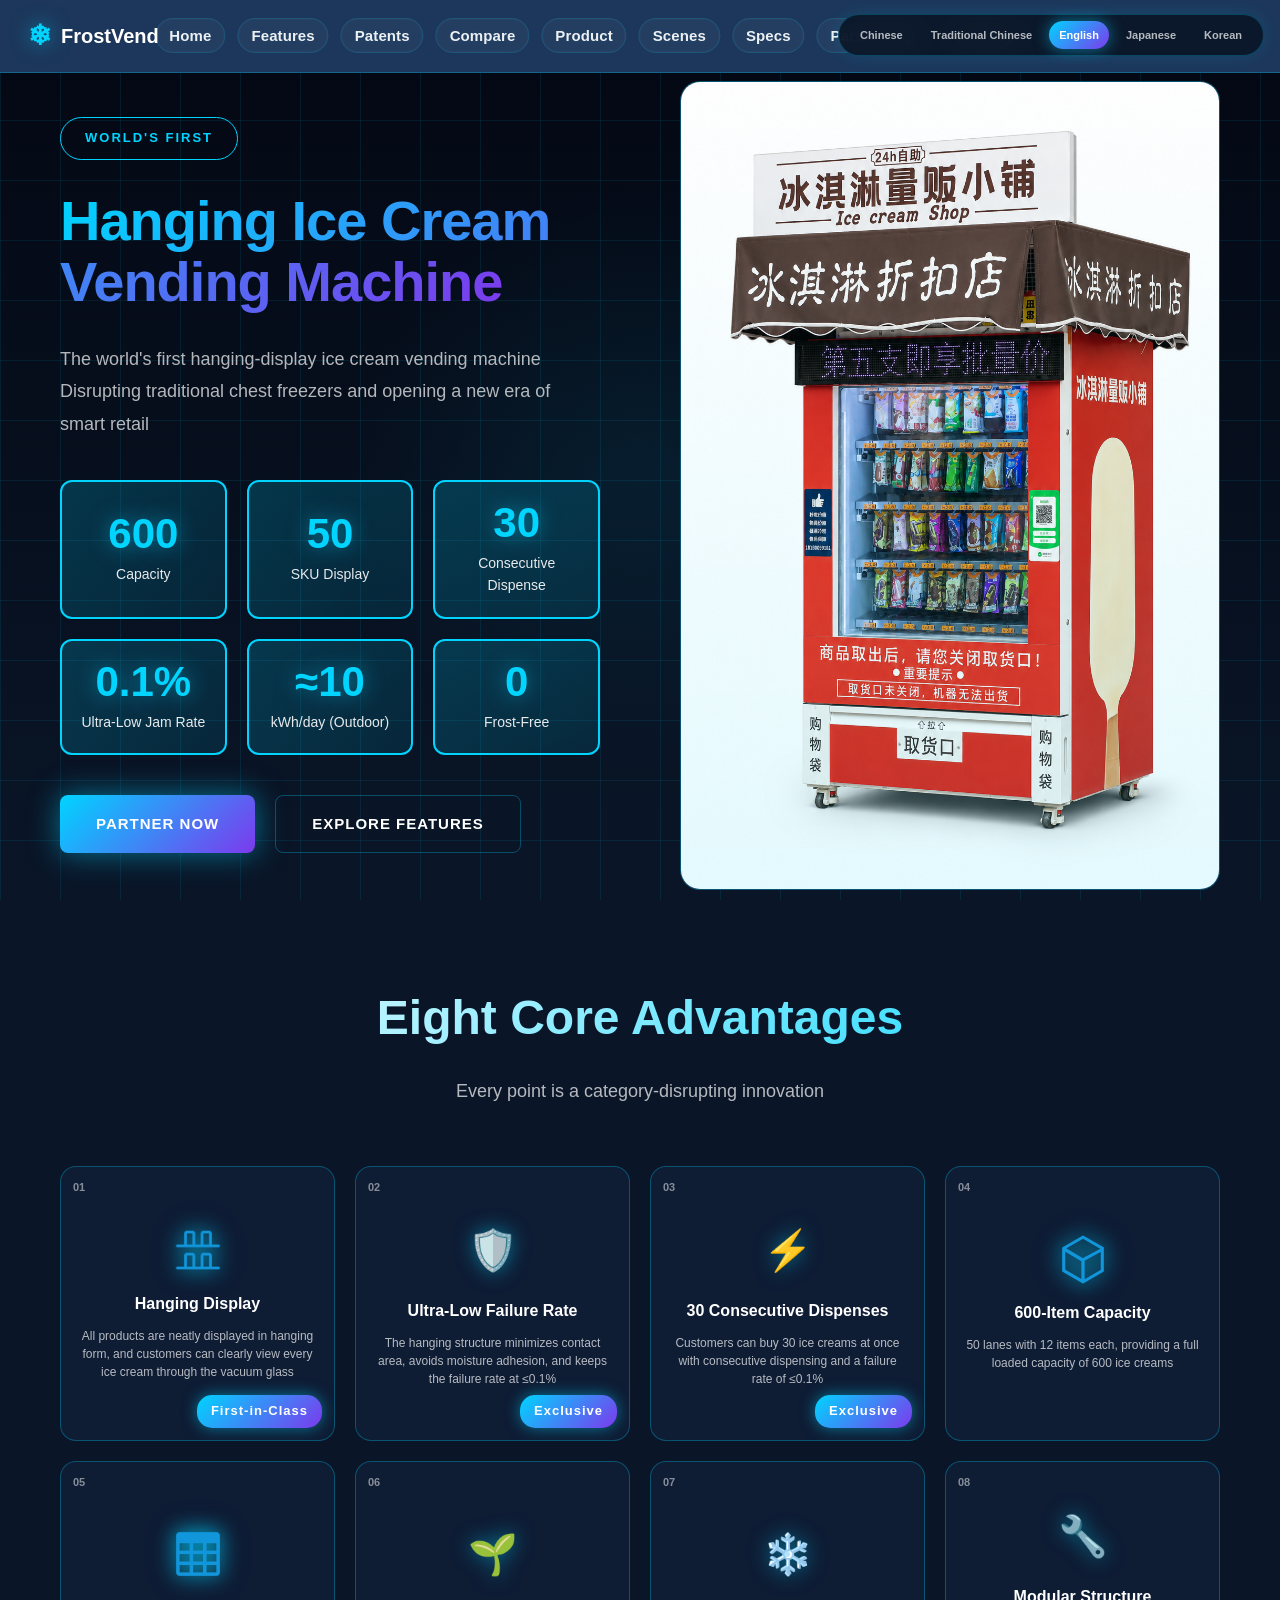
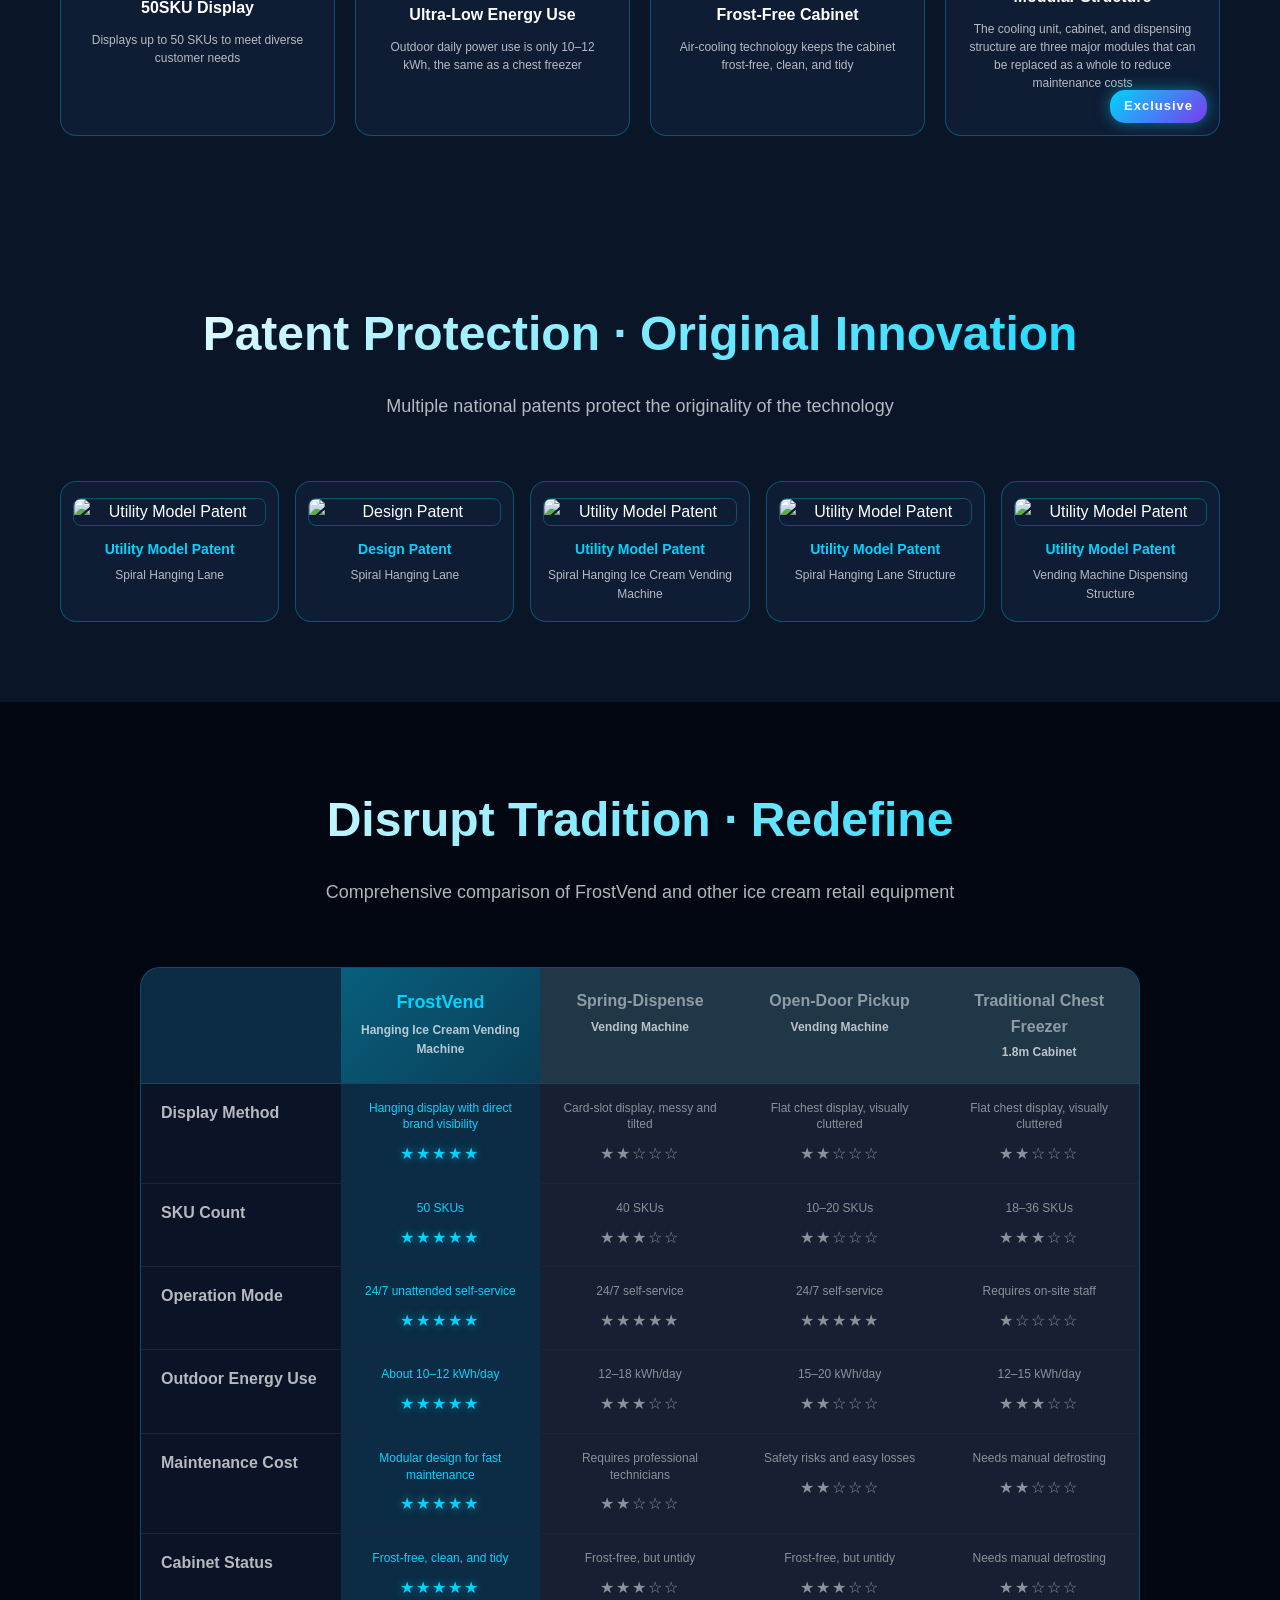
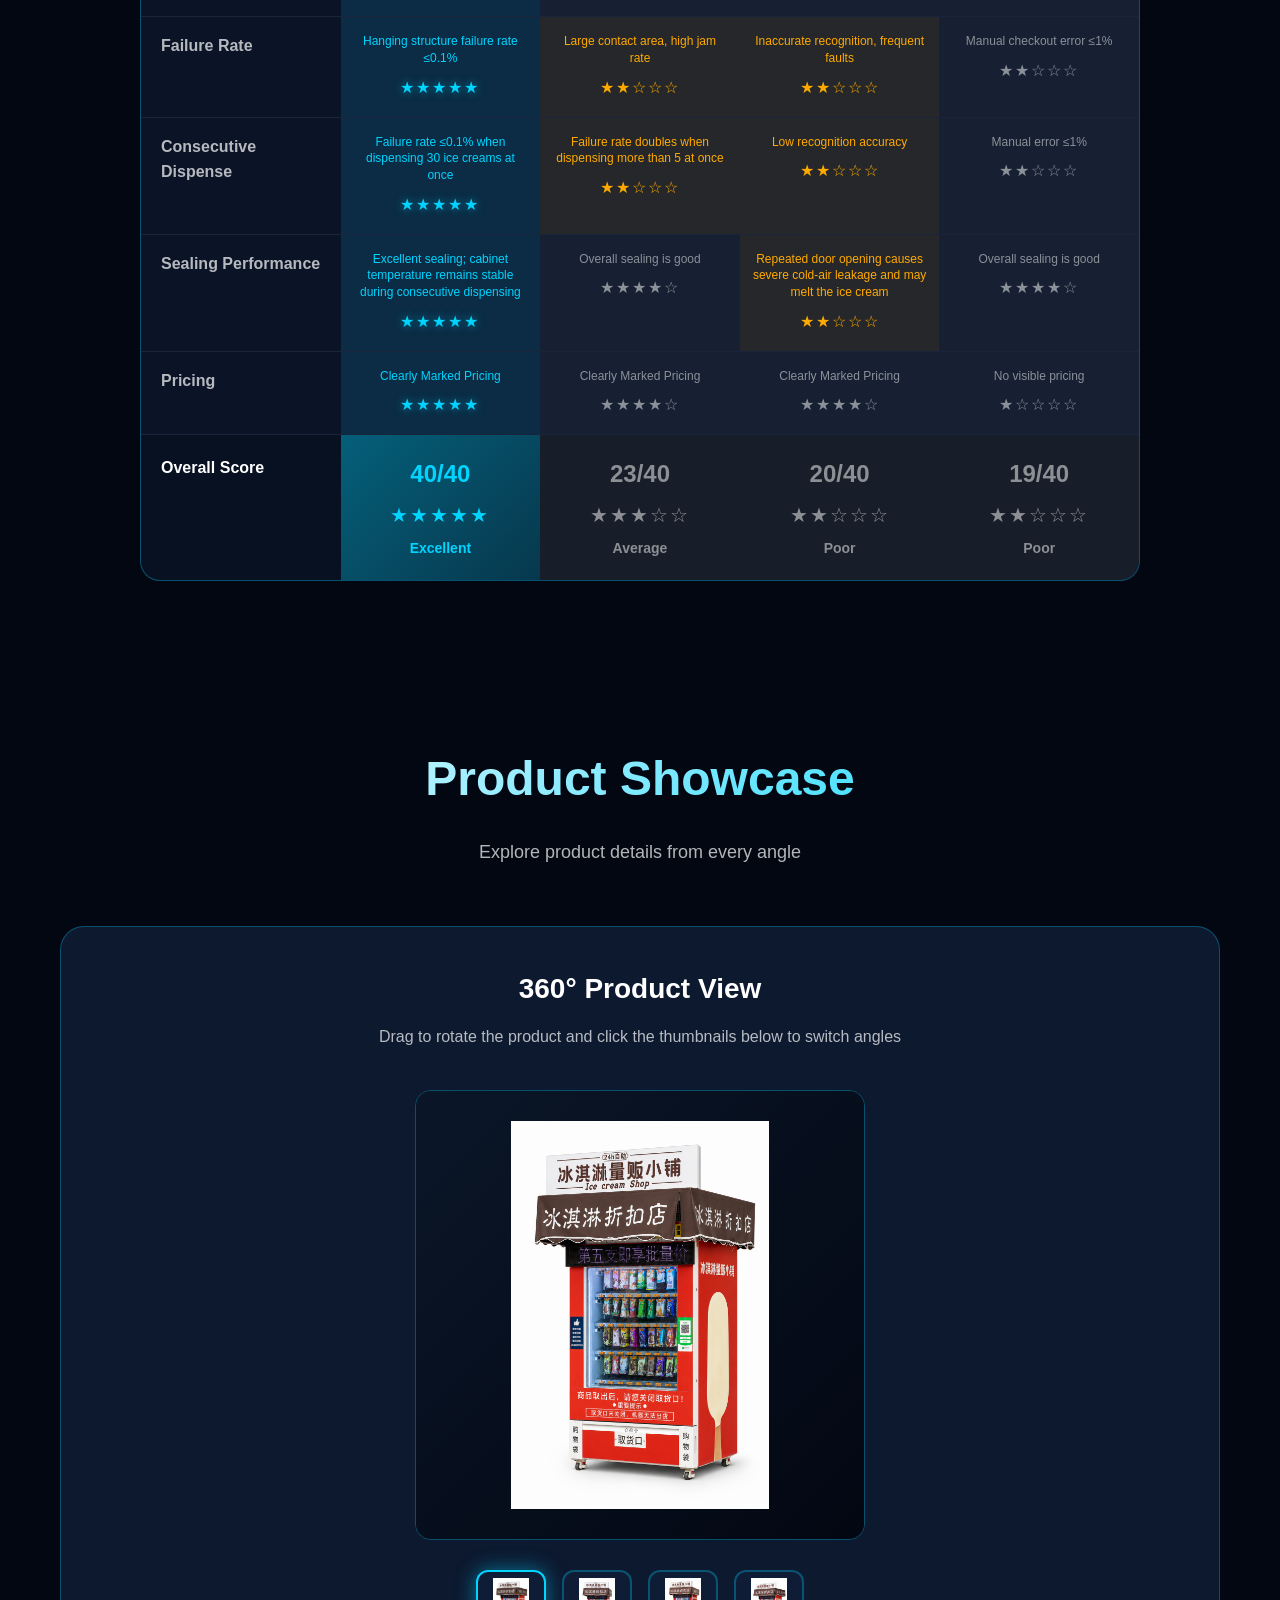
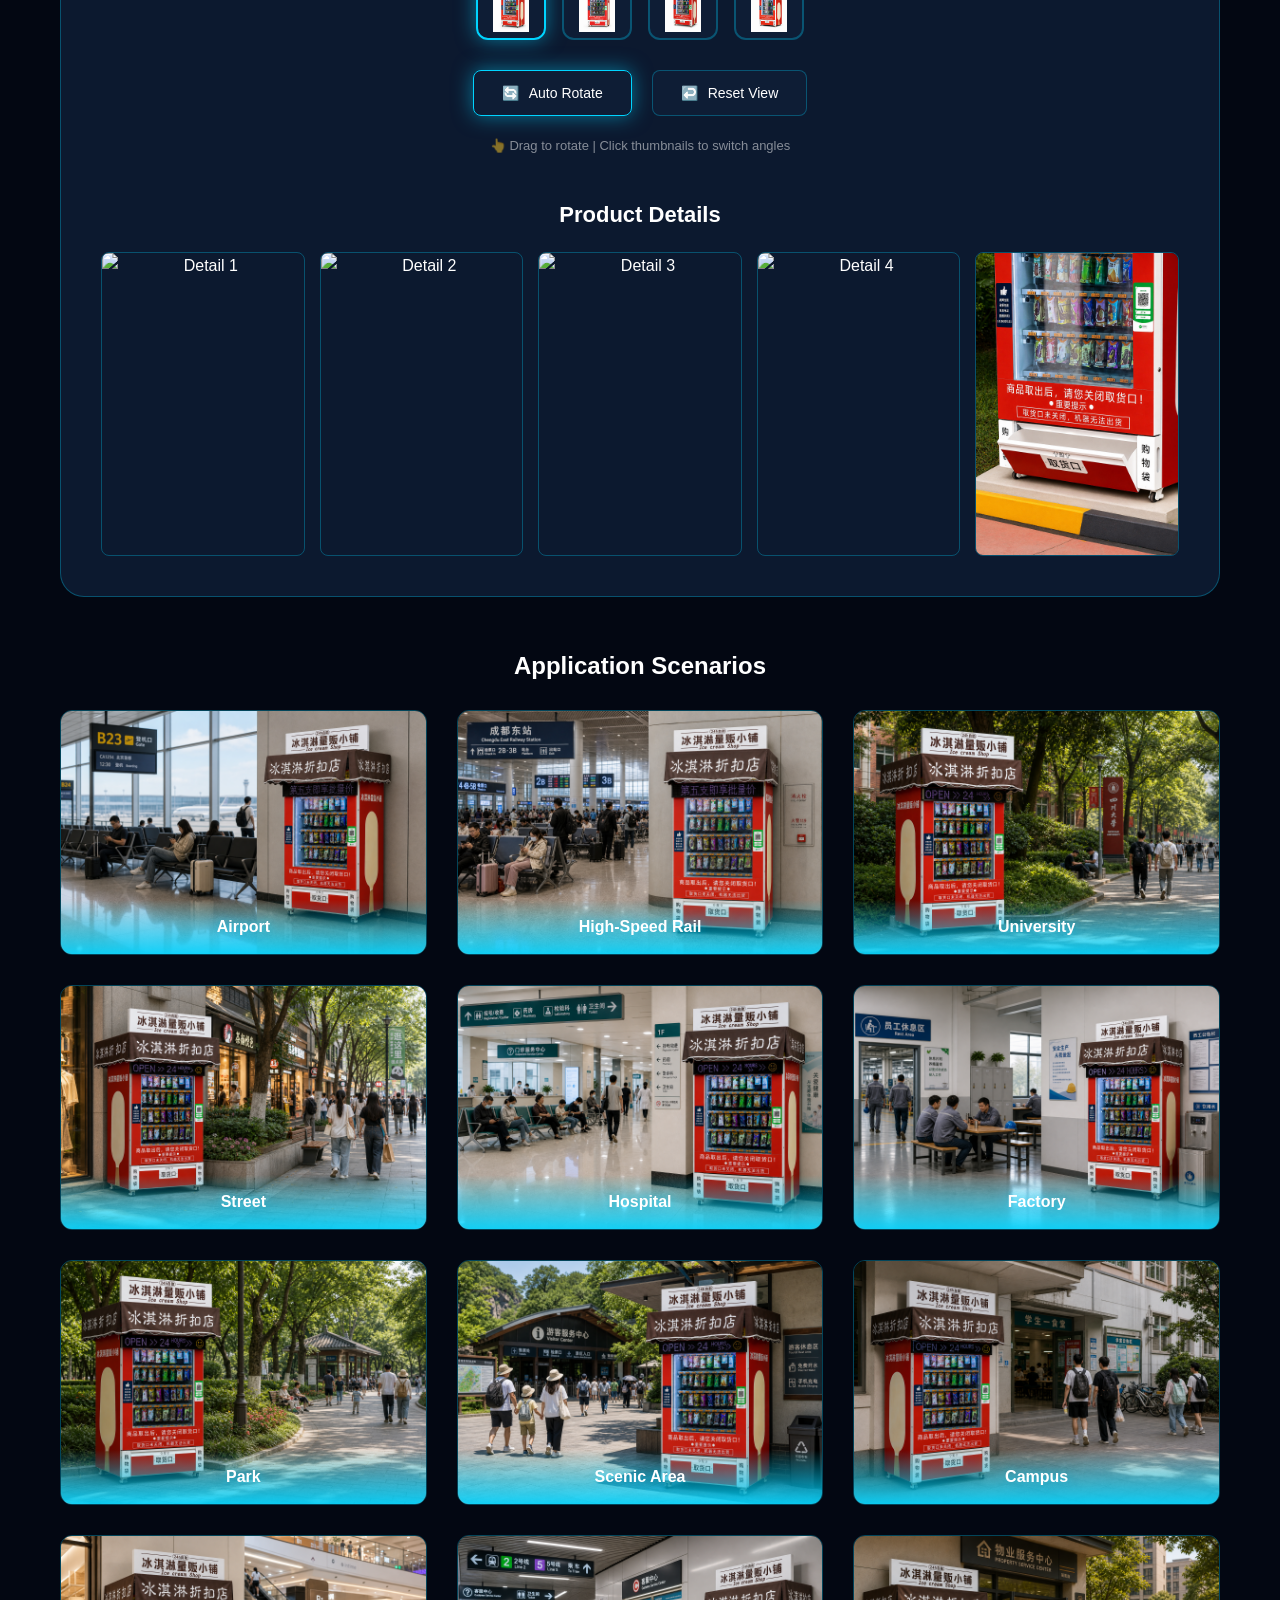
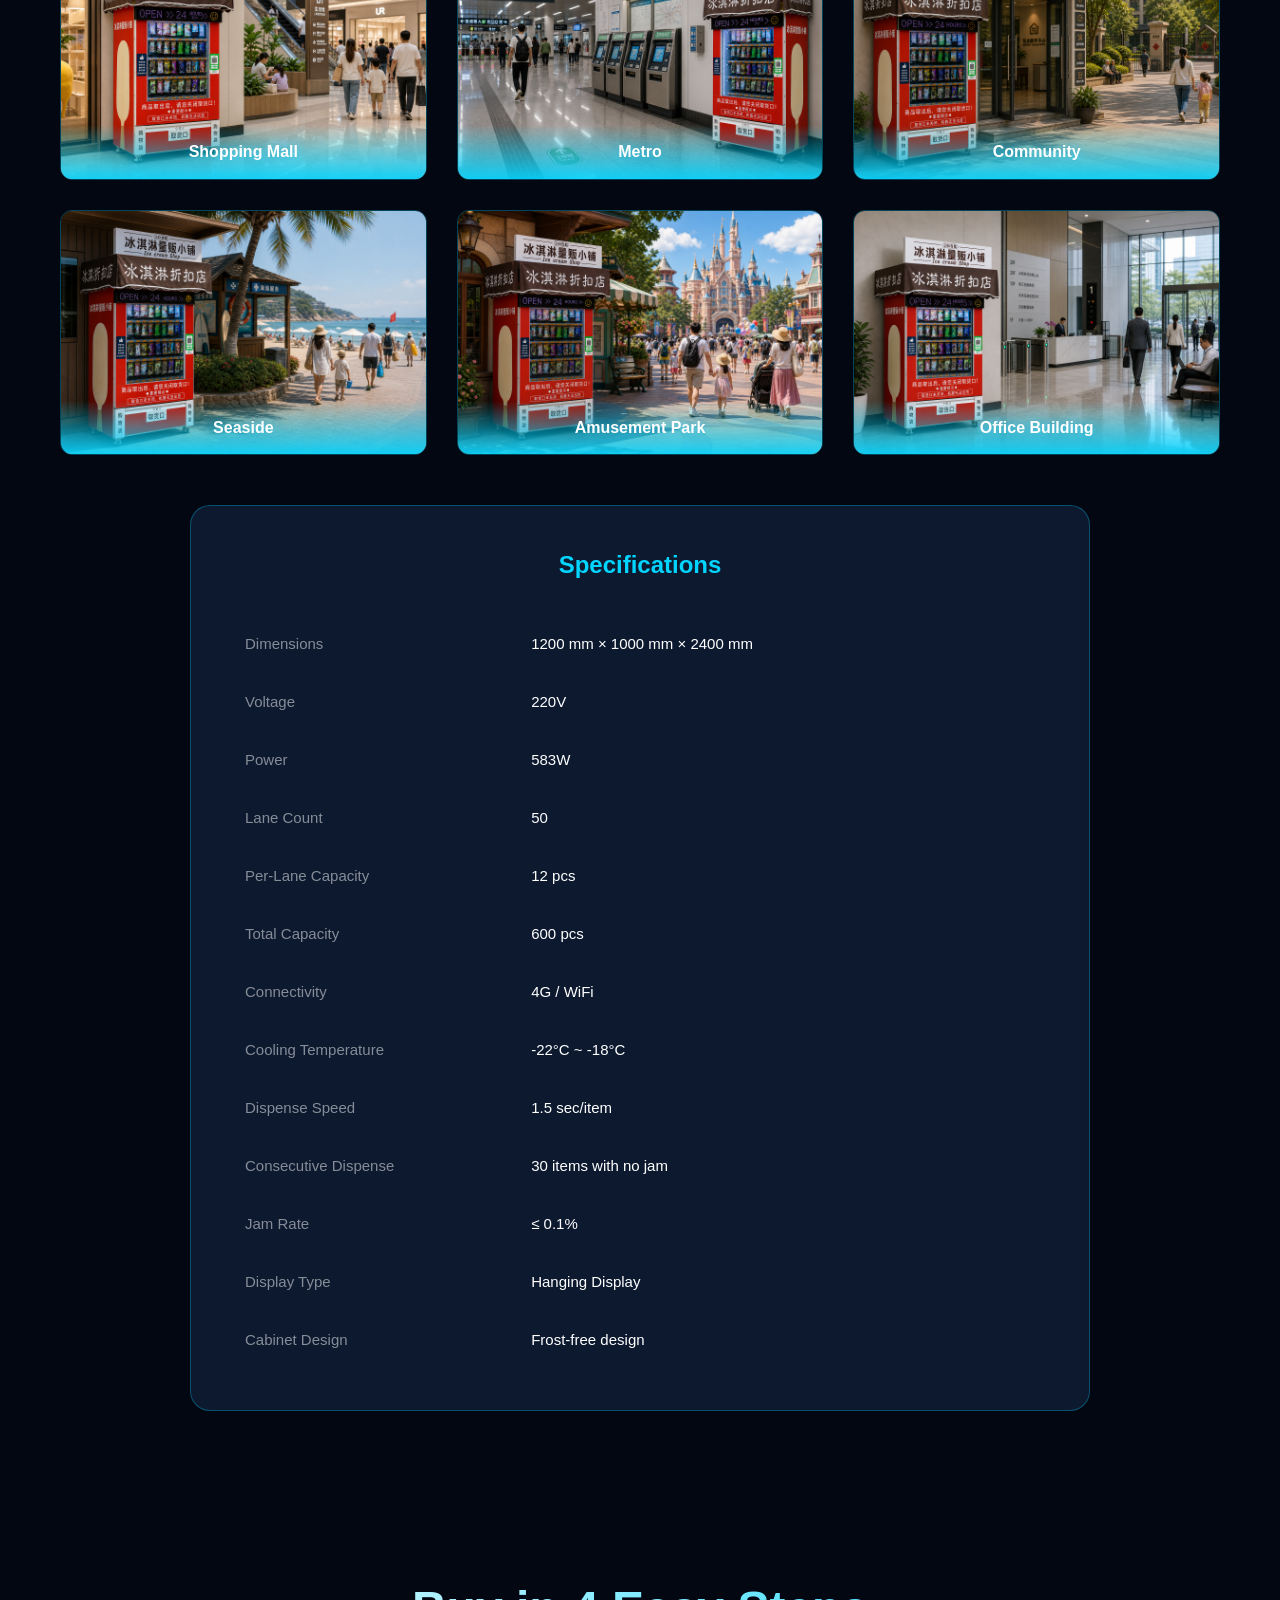
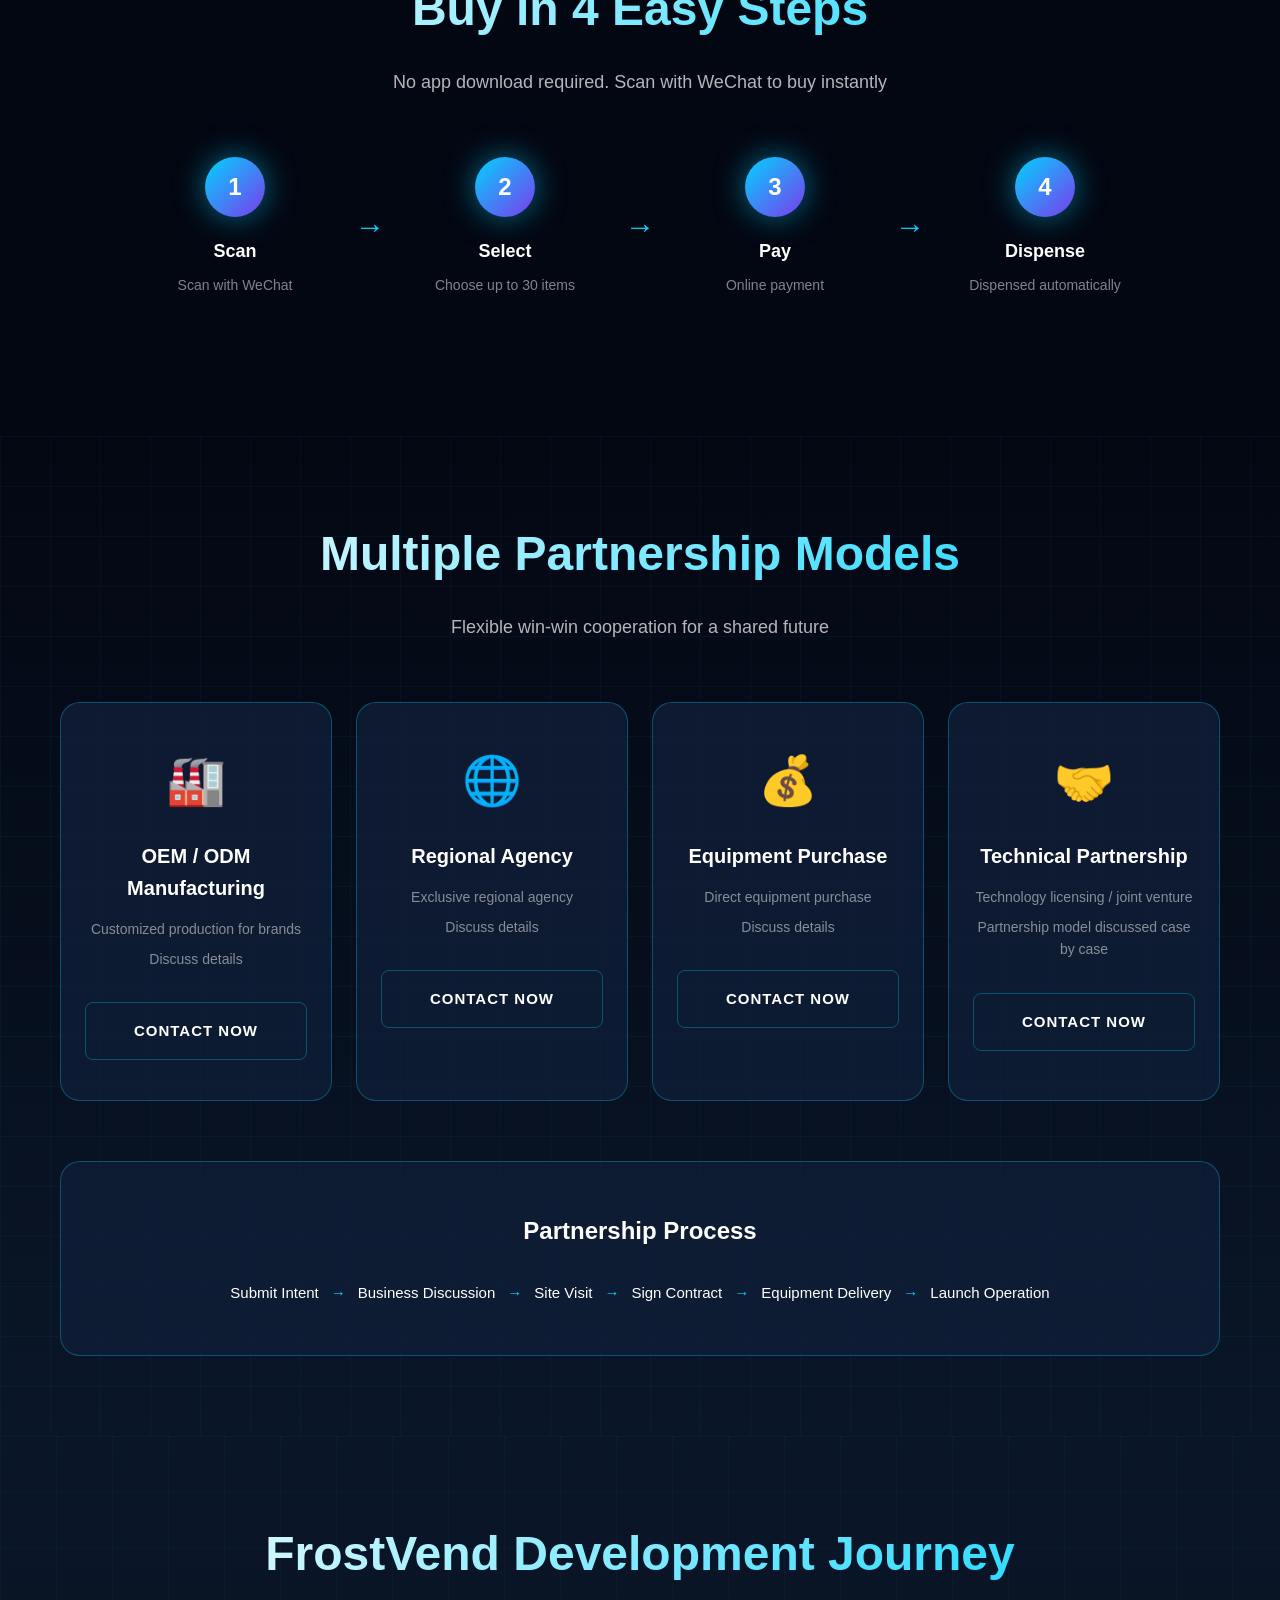
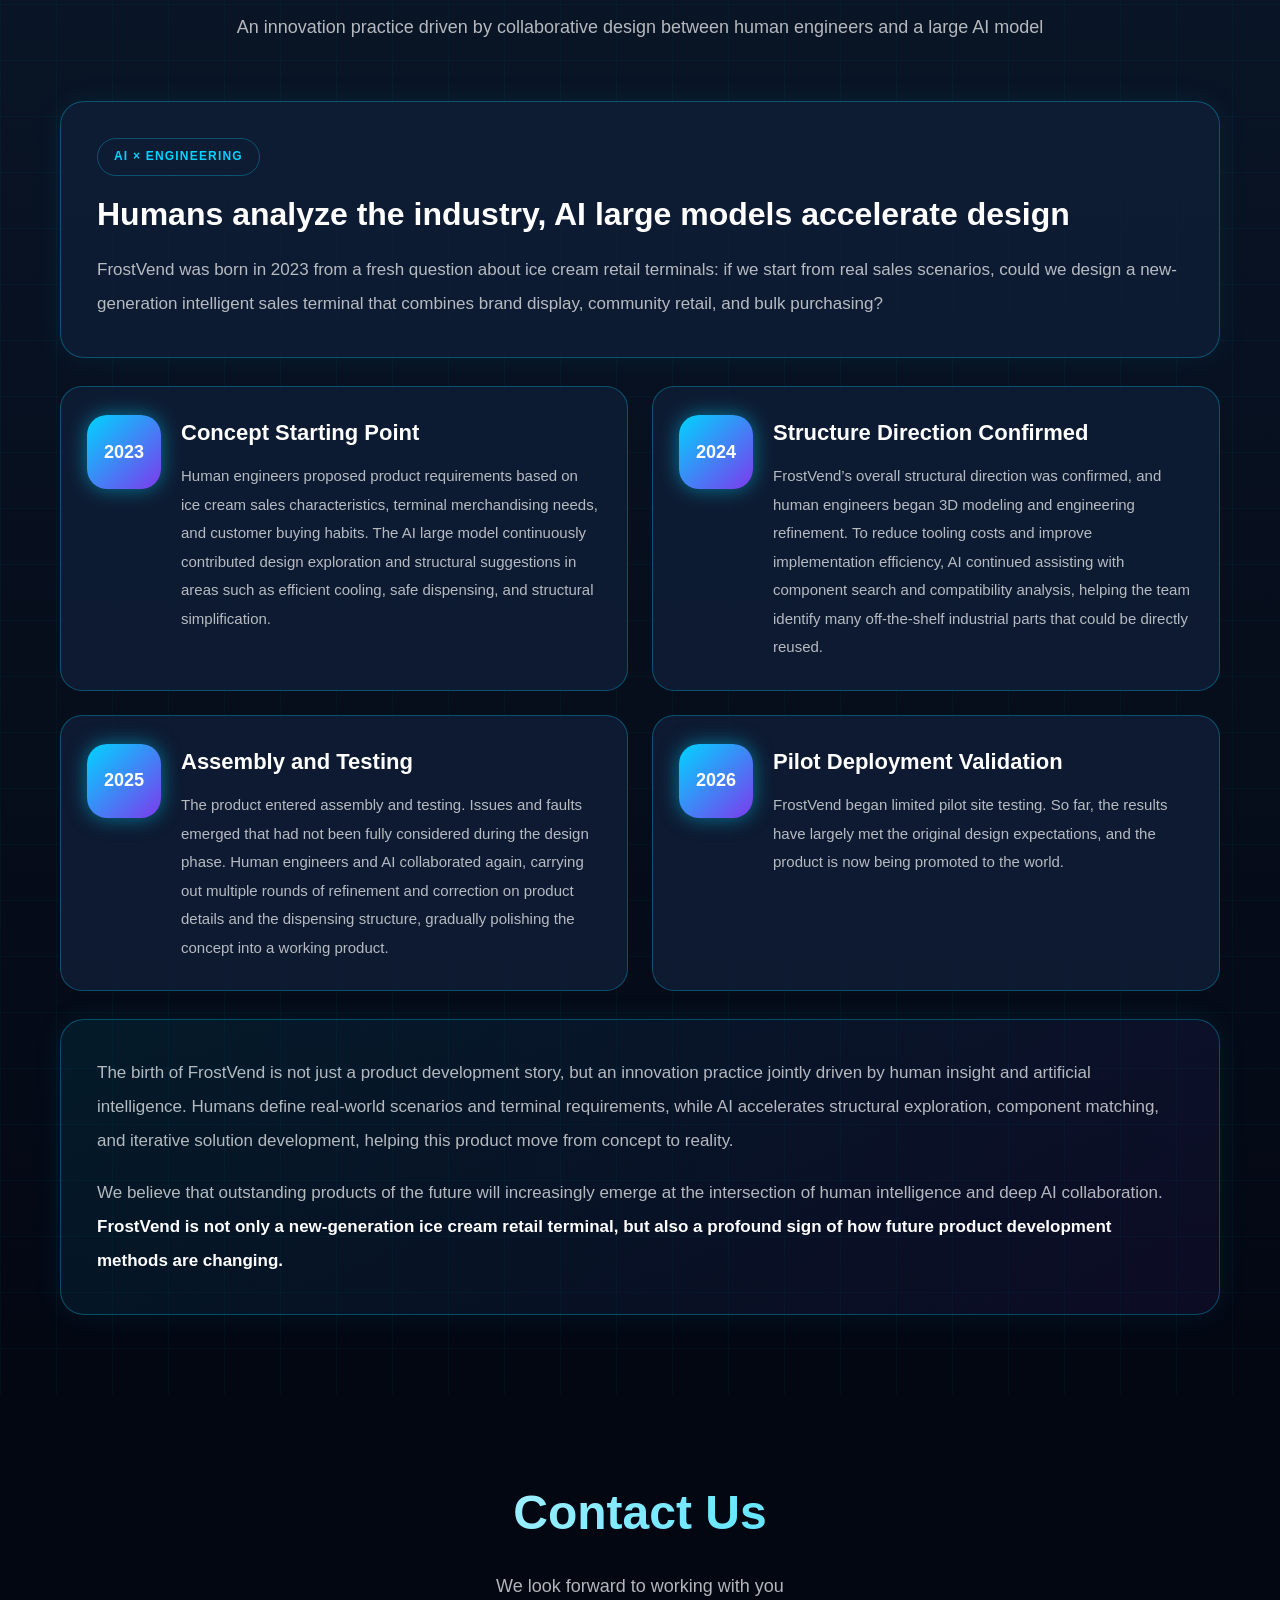
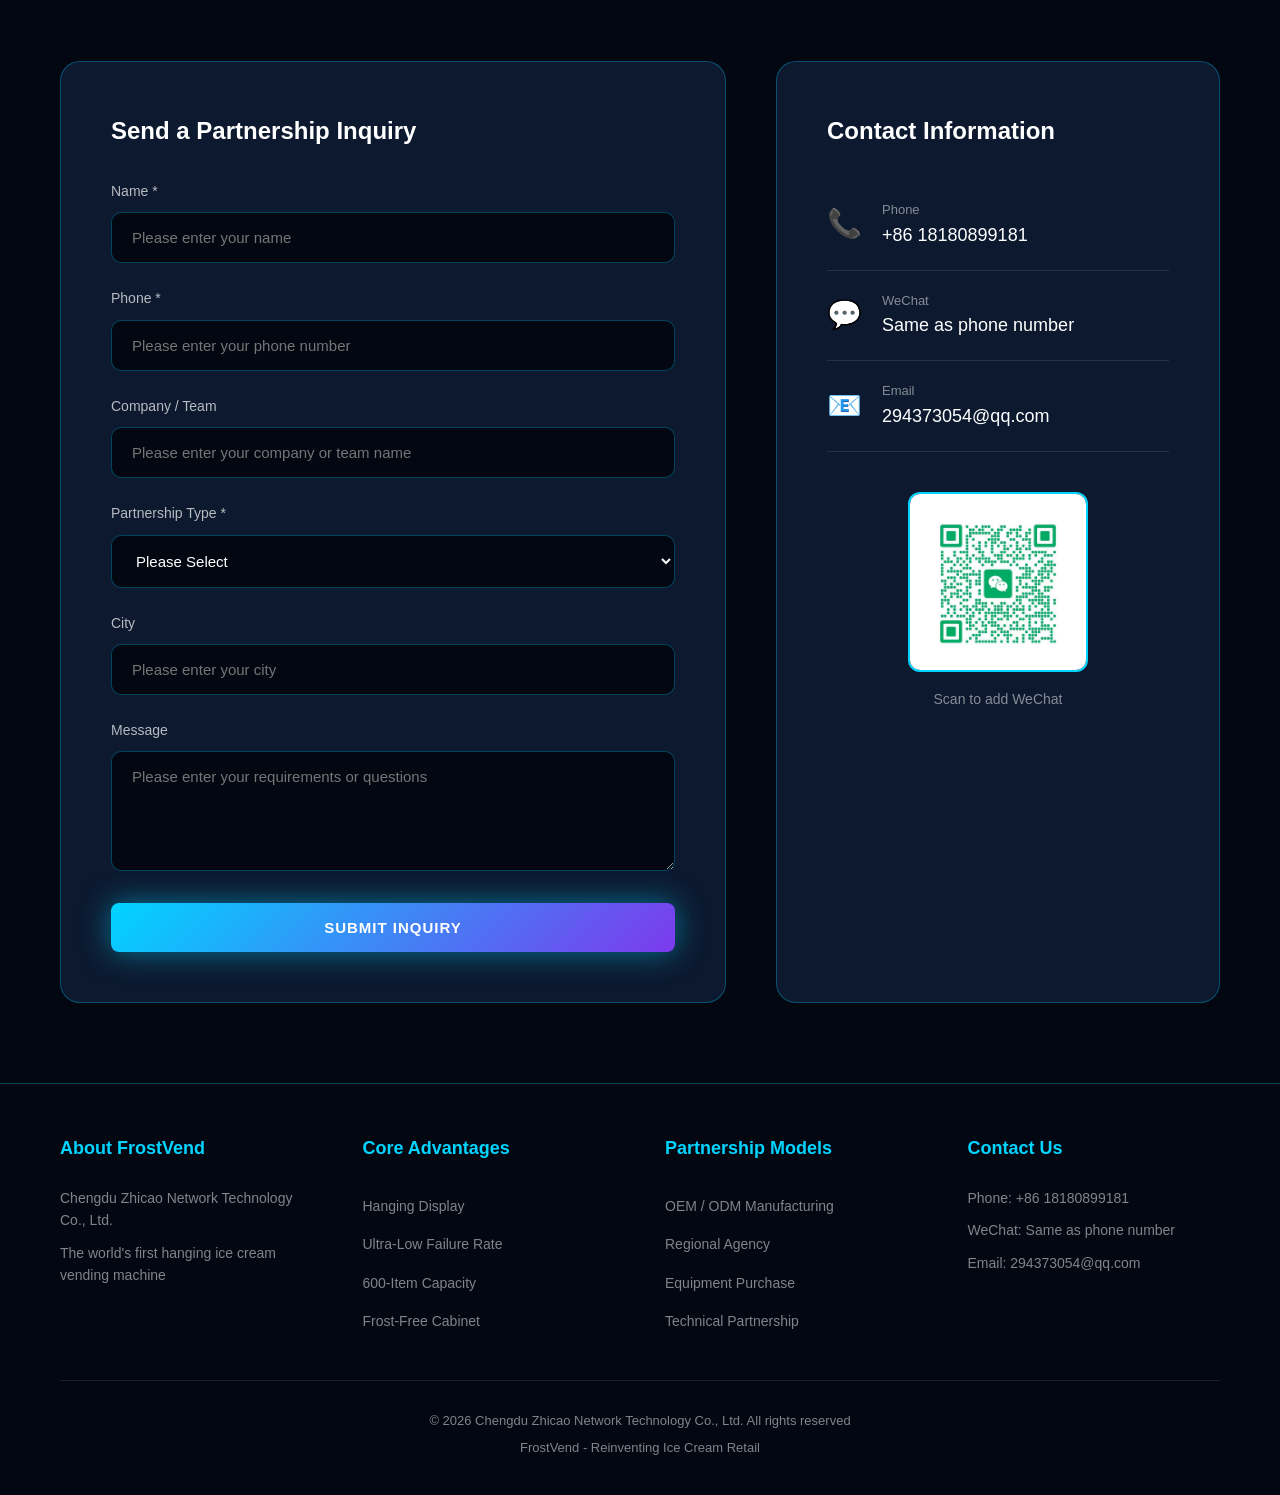
==== commit d64f882e: "同步主站导航结构与多语言页面 Co-Authored-By: Claude Opus 4.7 <noreply@anthropic.com>" ====
--- a/en/index.html
+++ b/en/index.html
@@ -29,10 +29,13 @@
             <ul class="nav-menu">
                 <li><a href="#hero">Home</a></li>
                 <li><a href="#features">Features</a></li>
+                <li><a href="#patents">Patents</a></li>
+                <li><a href="#compare">Compare</a></li>
                 <li><a href="#product">Product</a></li>
-                <li><a href="#process">Purchase</a></li>
                 <li><a href="#scene">Scenes</a></li>
+                <li><a href="#info">Specs</a></li>
                 <li><a href="#cooperation">Partnership</a></li>
+                <li><a href="#story">Journey</a></li>
                 <li><a href="#contact">Contact</a></li>
             </ul>
             <div class="nav-toggle" id="navToggle">
@@ -157,7 +160,7 @@
     </section>
 
     <!-- Patent Showcase -->
-    <section class="section section-patents">
+    <section id="patents" class="section section-patents">
         <div class="container">
             <div class="section-header">
                 <h2>Patent Protection · Original Innovation</h2>
@@ -194,7 +197,7 @@
     </section>
 
     <!-- Comparison Section -->
-    <section class="section section-compare">
+    <section id="compare" class="section section-compare">
         <div class="container">
             <div class="section-header">
                 <h2>Disrupt Tradition · Redefine</h2>
@@ -497,7 +500,7 @@
             </div>
 
             <!-- Scene Gallery -->
-            <div class="gallery-scene">
+            <div id="scene" class="gallery-scene">
                 <h3>Application Scenarios</h3>
                 <div class="scene-grid">
                     <div class="scene-item"><img src="../images/scene/机场.png" alt="Airport"><span>Airport</span></div>
@@ -518,7 +521,7 @@
                 </div>
             </div>
 
-            <div class="specs">
+            <div id="info" class="specs">
                 <h3>Specifications</h3>
                 <table class="specs-table">
                     <tr><td>Dimensions</td><td>1200 mm × 1000 mm × 2400 mm</td></tr>
@@ -591,6 +594,66 @@
                 <h3>Partnership Process</h3>
                 <div class="flow-steps">
                     <span>Submit Intent</span><span>→</span><span>Business Discussion</span><span>→</span><span>Site Visit</span><span>→</span><span>Sign Contract</span><span>→</span><span>Equipment Delivery</span><span>→</span><span>Launch Operation</span>
+                </div>
+            </div>
+        </div>
+    </section>
+
+    <!-- Development Journey -->
+    <section id="story" class="section section-story">
+        <div class="container">
+            <div class="section-header">
+                <h2>FrostVend Development Journey</h2>
+                <p>An innovation practice driven by collaborative design between human engineers and a large AI model</p>
+            </div>
+            <div class="story-shell">
+                <div class="story-lead">
+                    <div class="story-badge">AI × ENGINEERING</div>
+                    <h3>Humans analyze the industry, AI large models accelerate design</h3>
+                    <p>
+                        FrostVend was born in 2023 from a fresh question about ice cream retail terminals:
+                        if we start from real sales scenarios, could we design a new-generation intelligent sales terminal that combines brand display, community retail, and bulk purchasing?
+                    </p>
+                </div>
+                <div class="story-timeline">
+                    <div class="story-item">
+                        <div class="story-year">2023</div>
+                        <div class="story-content">
+                            <h4>Concept Starting Point</h4>
+                            <p>Human engineers proposed product requirements based on ice cream sales characteristics, terminal merchandising needs, and customer buying habits. The AI large model continuously contributed design exploration and structural suggestions in areas such as efficient cooling, safe dispensing, and structural simplification.</p>
+                        </div>
+                    </div>
+                    <div class="story-item">
+                        <div class="story-year">2024</div>
+                        <div class="story-content">
+                            <h4>Structure Direction Confirmed</h4>
+                            <p>FrostVend’s overall structural direction was confirmed, and human engineers began 3D modeling and engineering refinement. To reduce tooling costs and improve implementation efficiency, AI continued assisting with component search and compatibility analysis, helping the team identify many off-the-shelf industrial parts that could be directly reused.</p>
+                        </div>
+                    </div>
+                    <div class="story-item">
+                        <div class="story-year">2025</div>
+                        <div class="story-content">
+                            <h4>Assembly and Testing</h4>
+                            <p>The product entered assembly and testing. Issues and faults emerged that had not been fully considered during the design phase. Human engineers and AI collaborated again, carrying out multiple rounds of refinement and correction on product details and the dispensing structure, gradually polishing the concept into a working product.</p>
+                        </div>
+                    </div>
+                    <div class="story-item">
+                        <div class="story-year">2026</div>
+                        <div class="story-content">
+                            <h4>Pilot Deployment Validation</h4>
+                            <p>FrostVend began limited pilot site testing. So far, the results have largely met the original design expectations, and the product is now being promoted to the world.</p>
+                        </div>
+                    </div>
+                </div>
+                <div class="story-future">
+                    <p>
+                        The birth of FrostVend is not just a product development story, but an innovation practice jointly driven by human insight and artificial intelligence.
+                        Humans define real-world scenarios and terminal requirements, while AI accelerates structural exploration, component matching, and iterative solution development, helping this product move from concept to reality.
+                    </p>
+                    <p>
+                        We believe that outstanding products of the future will increasingly emerge at the intersection of human intelligence and deep AI collaboration.
+                        <strong>FrostVend is not only a new-generation ice cream retail terminal, but also a profound sign of how future product development methods are changing.</strong>
+                    </p>
                 </div>
             </div>
         </div>
--- a/css/style.css
+++ b/css/style.css
@@ -83,24 +83,31 @@
 /* 语言切换 */
 .lang-switcher {
     position: fixed;
-    top: 20px;
-    right: 20px;
+    top: 14px;
+    right: 16px;
     z-index: 1001;
     display: flex;
+    align-items: center;
     gap: 6px;
-    background: rgba(10, 22, 40, 0.9);
-    backdrop-filter: blur(10px);
-    padding: 8px 14px;
-    border-radius: 30px;
-    border: 1px solid var(--border-glow);
+    background: rgba(10, 22, 40, 0.92);
+    backdrop-filter: blur(12px);
+    padding: 6px 10px;
+    border-radius: 24px;
+    border: 1px solid rgba(0, 212, 255, 0.25);
+    box-shadow: 0 0 18px rgba(0, 212, 255, 0.12);
     animation: fadeIn 0.5s ease-out;
 }
 
 .lang-btn, .lang-current {
-    padding: 6px 12px;
-    border-radius: 20px;
-    font-size: 12px;
-    font-weight: 500;
+    display: inline-flex;
+    align-items: center;
+    justify-content: center;
+    min-height: 28px;
+    padding: 5px 10px;
+    border-radius: 16px;
+    font-size: 11px;
+    font-weight: 600;
+    line-height: 1;
     transition: all 0.3s;
 }
 
@@ -134,13 +141,13 @@
 }
 
 .nav-container {
-    max-width: 1200px;
+    max-width: 1500px;
     margin: 0 auto;
-    padding: 0 20px;
-    display: flex;
-    justify-content: space-between;
+    padding: 0 28px;
+    display: flex;
     align-items: center;
-    height: 70px;
+    height: 72px;
+    position: relative;
 }
 
 .logo {
@@ -149,6 +156,8 @@
     gap: 10px;
     font-size: 20px;
     font-weight: 700;
+    flex-shrink: 0;
+    z-index: 1;
 }
 
 .logo-icon {
@@ -160,35 +169,49 @@
 
 .nav-menu {
     display: flex;
-    gap: 35px;
+    gap: 12px;
+    flex-wrap: nowrap;
+    white-space: nowrap;
+    position: absolute;
+    left: 50%;
+    transform: translateX(-50%);
 }
 
 .nav-menu a {
-    font-size: 14px;
-    color: var(--text-muted);
-    transition: all 0.3s;
+    font-size: 15px;
+    font-weight: 800;
+    color: rgba(255, 255, 255, 0.92);
+    transition: all 0.3s ease;
     position: relative;
-    padding: 8px 0;
+    padding: 8px 13px;
+    letter-spacing: 0.1px;
+    text-shadow: 0 0 10px rgba(0, 212, 255, 0.08);
+    border: 1px solid rgba(0, 212, 255, 0.16);
+    border-radius: 999px;
+    background: rgba(255, 255, 255, 0.035);
+    box-shadow: inset 0 0 0 1px rgba(255, 255, 255, 0.02);
 }
 
 .nav-menu a::after {
     content: '';
     position: absolute;
-    bottom: 0;
-    left: 0;
-    width: 0;
-    height: 2px;
-    background: linear-gradient(90deg, var(--accent), var(--accent-secondary));
-    transition: width 0.3s;
+    inset: 0;
+    border-radius: 999px;
+    background: linear-gradient(135deg, rgba(0, 212, 255, 0.12), rgba(124, 58, 237, 0.1));
+    opacity: 0;
+    transition: opacity 0.3s ease;
+    z-index: -1;
 }
 
 .nav-menu a:hover {
-    color: var(--accent);
-    text-shadow: 0 0 10px var(--accent-glow);
+    color: var(--text-white);
+    border-color: rgba(0, 212, 255, 0.5);
+    box-shadow: 0 0 16px rgba(0, 212, 255, 0.14);
+    transform: translateY(-1px);
 }
 
 .nav-menu a:hover::after {
-    width: 100%;
+    opacity: 1;
 }
 
 .nav-toggle {
@@ -917,10 +940,133 @@
     font-weight: 500;
 }
 
-/* 购买流程 */
-.section-process {
+/* 品牌故事 */
+.section-story {
     background: linear-gradient(180deg, var(--bg-primary) 0%, var(--bg-dark) 100%);
-}
+    position: relative;
+    overflow: hidden;
+}
+
+.section-story::before {
+    content: '';
+    position: absolute;
+    top: 0;
+    left: 0;
+    right: 0;
+    bottom: 0;
+    background-image:
+        linear-gradient(var(--border-glow) 1px, transparent 1px),
+        linear-gradient(90deg, var(--border-glow) 1px, transparent 1px);
+    background-size: 56px 56px;
+    opacity: 0.12;
+    pointer-events: none;
+}
+
+.story-shell {
+    position: relative;
+    z-index: 1;
+    display: grid;
+    gap: 28px;
+}
+
+.story-lead,
+.story-future {
+    background: var(--bg-card);
+    border: 1px solid var(--border-glow);
+    border-radius: 24px;
+    padding: 36px;
+    box-shadow: 0 0 30px rgba(0, 212, 255, 0.08);
+}
+
+.story-badge {
+    display: inline-flex;
+    align-items: center;
+    padding: 8px 16px;
+    border-radius: 999px;
+    border: 1px solid var(--border-glow);
+    color: var(--accent);
+    font-size: 12px;
+    font-weight: 700;
+    letter-spacing: 1.2px;
+    margin-bottom: 18px;
+}
+
+.story-lead h3 {
+    font-size: 32px;
+    line-height: 1.3;
+    margin-bottom: 18px;
+    color: var(--text-white);
+}
+
+.story-lead p,
+.story-future p {
+    font-size: 17px;
+    line-height: 2;
+    color: var(--text-muted);
+}
+
+.story-future {
+    background: linear-gradient(135deg, rgba(0, 212, 255, 0.08) 0%, rgba(124, 58, 237, 0.08) 100%);
+}
+
+.story-future p + p {
+    margin-top: 18px;
+}
+
+.story-future strong {
+    color: var(--text-white);
+    font-weight: 700;
+}
+
+.story-timeline {
+    display: grid;
+    grid-template-columns: repeat(2, 1fr);
+    gap: 24px;
+}
+
+.story-item {
+    background: var(--bg-card);
+    border: 1px solid var(--border-glow);
+    border-radius: 22px;
+    padding: 28px 26px;
+    display: flex;
+    gap: 20px;
+    align-items: flex-start;
+    transition: all 0.35s ease;
+}
+
+.story-item:hover {
+    transform: translateY(-6px);
+    border-color: var(--accent);
+    box-shadow: 0 0 35px rgba(0, 212, 255, 0.12);
+}
+
+.story-year {
+    min-width: 74px;
+    height: 74px;
+    border-radius: 20px;
+    background: linear-gradient(135deg, var(--accent), var(--accent-secondary));
+    display: flex;
+    align-items: center;
+    justify-content: center;
+    font-size: 18px;
+    font-weight: 800;
+    color: var(--text-white);
+    box-shadow: 0 0 20px var(--accent-glow);
+}
+
+.story-content h4 {
+    font-size: 22px;
+    margin-bottom: 12px;
+    color: var(--text-white);
+}
+
+.story-content p {
+    font-size: 15px;
+    line-height: 1.9;
+    color: var(--text-muted);
+}
+
 
 .process-steps {
     display: flex;
@@ -1884,6 +2030,44 @@
     .compare-row.compare-header {
         display: none;
     }
+
+    .story-timeline {
+        grid-template-columns: 1fr;
+    }
+
+    .story-lead,
+    .story-future,
+    .story-item {
+        padding: 24px 20px;
+    }
+
+    .story-item {
+        flex-direction: column;
+        gap: 16px;
+    }
+
+    .story-year {
+        min-width: 64px;
+        width: 64px;
+        height: 64px;
+        border-radius: 18px;
+        font-size: 16px;
+    }
+
+    .story-lead h3 {
+        font-size: 26px;
+    }
+
+    .story-lead p,
+    .story-future p,
+    .story-content p {
+        font-size: 15px;
+        line-height: 1.85;
+    }
+
+    .story-content h4 {
+        font-size: 20px;
+    }
 }
 
 /* ================================
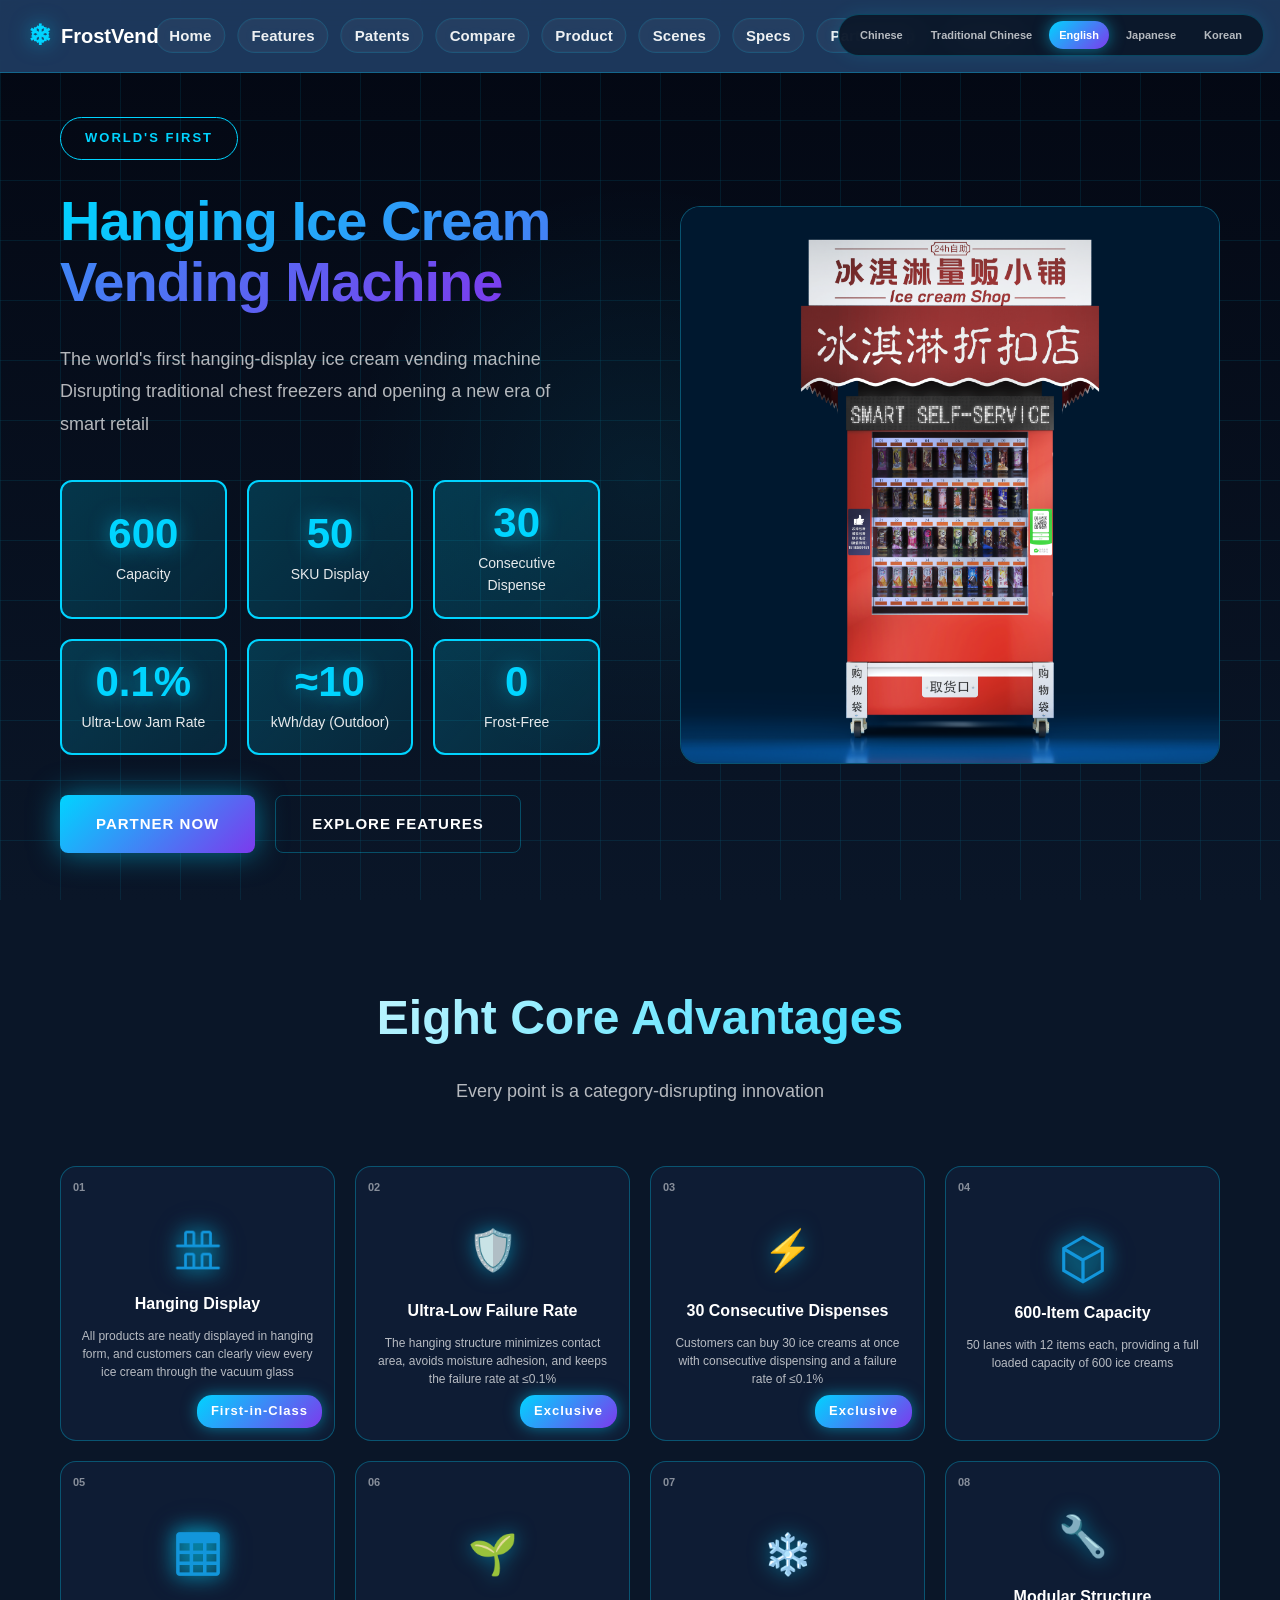
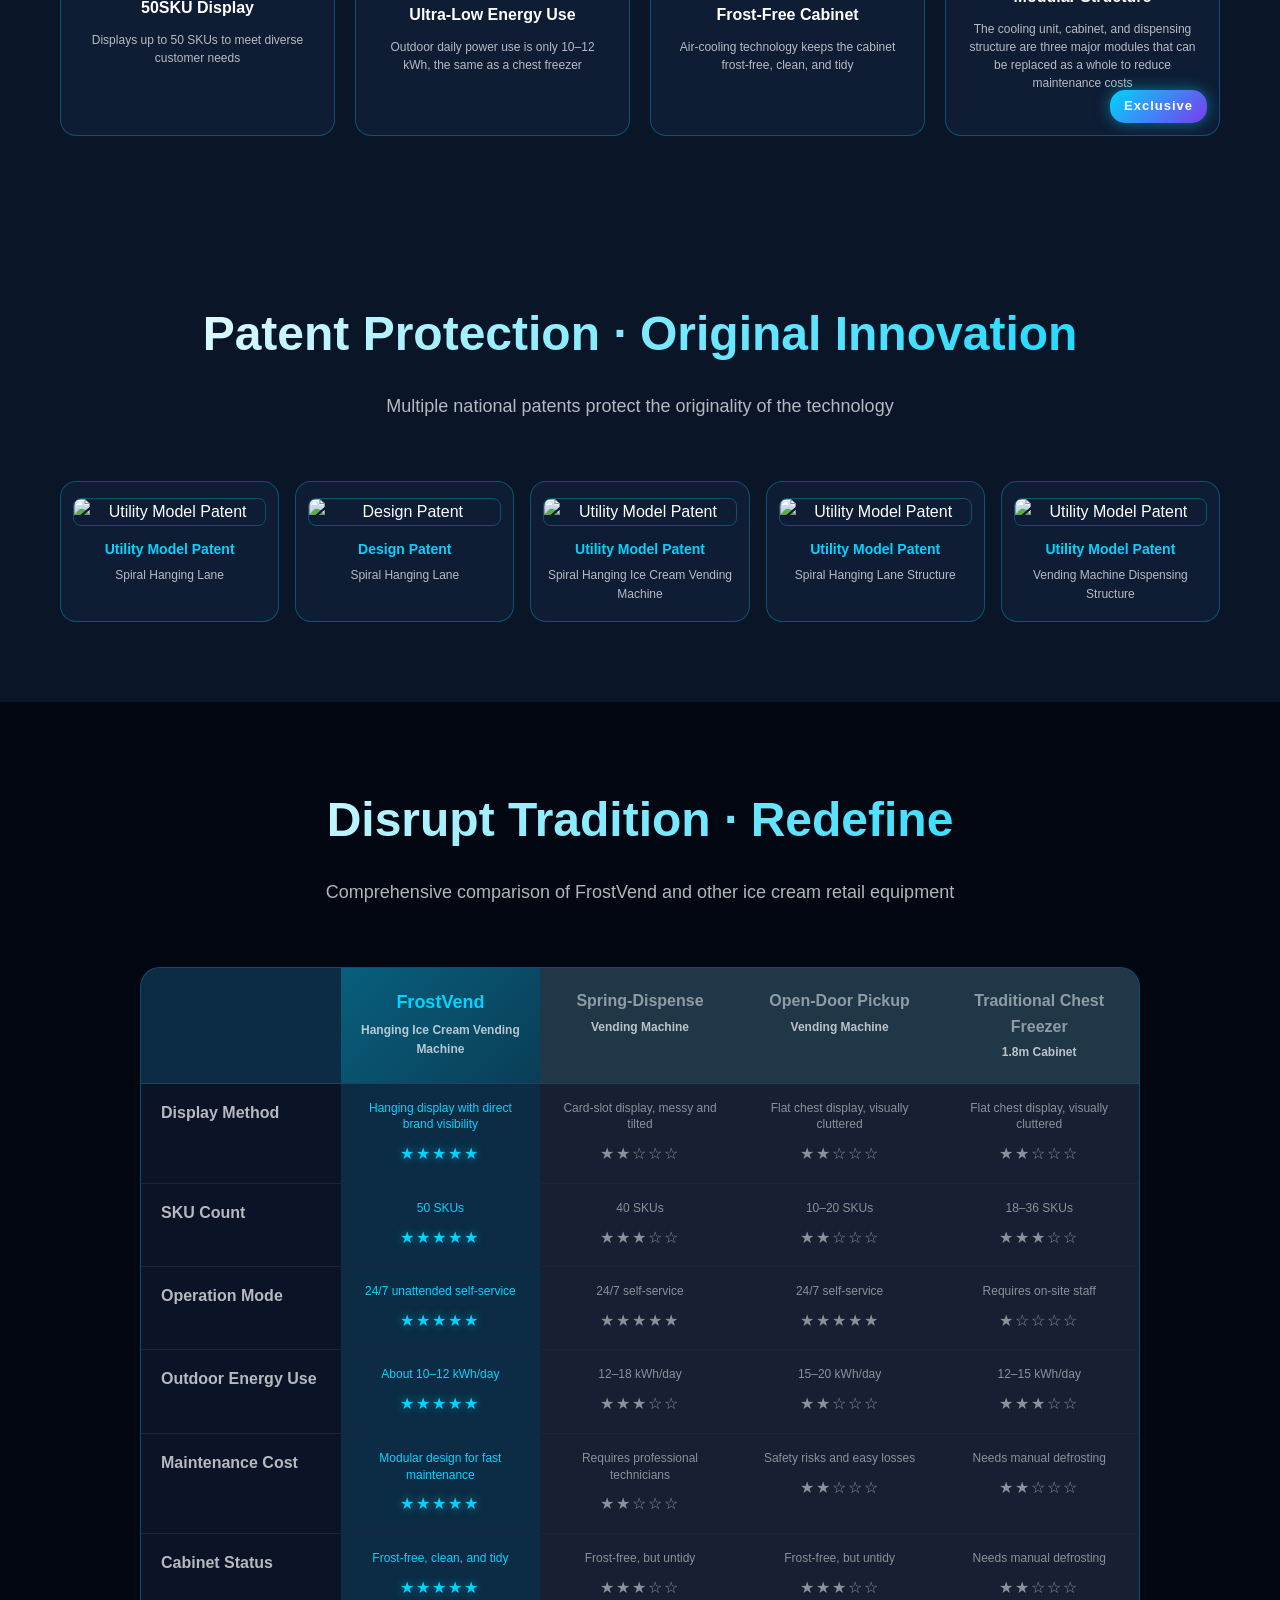
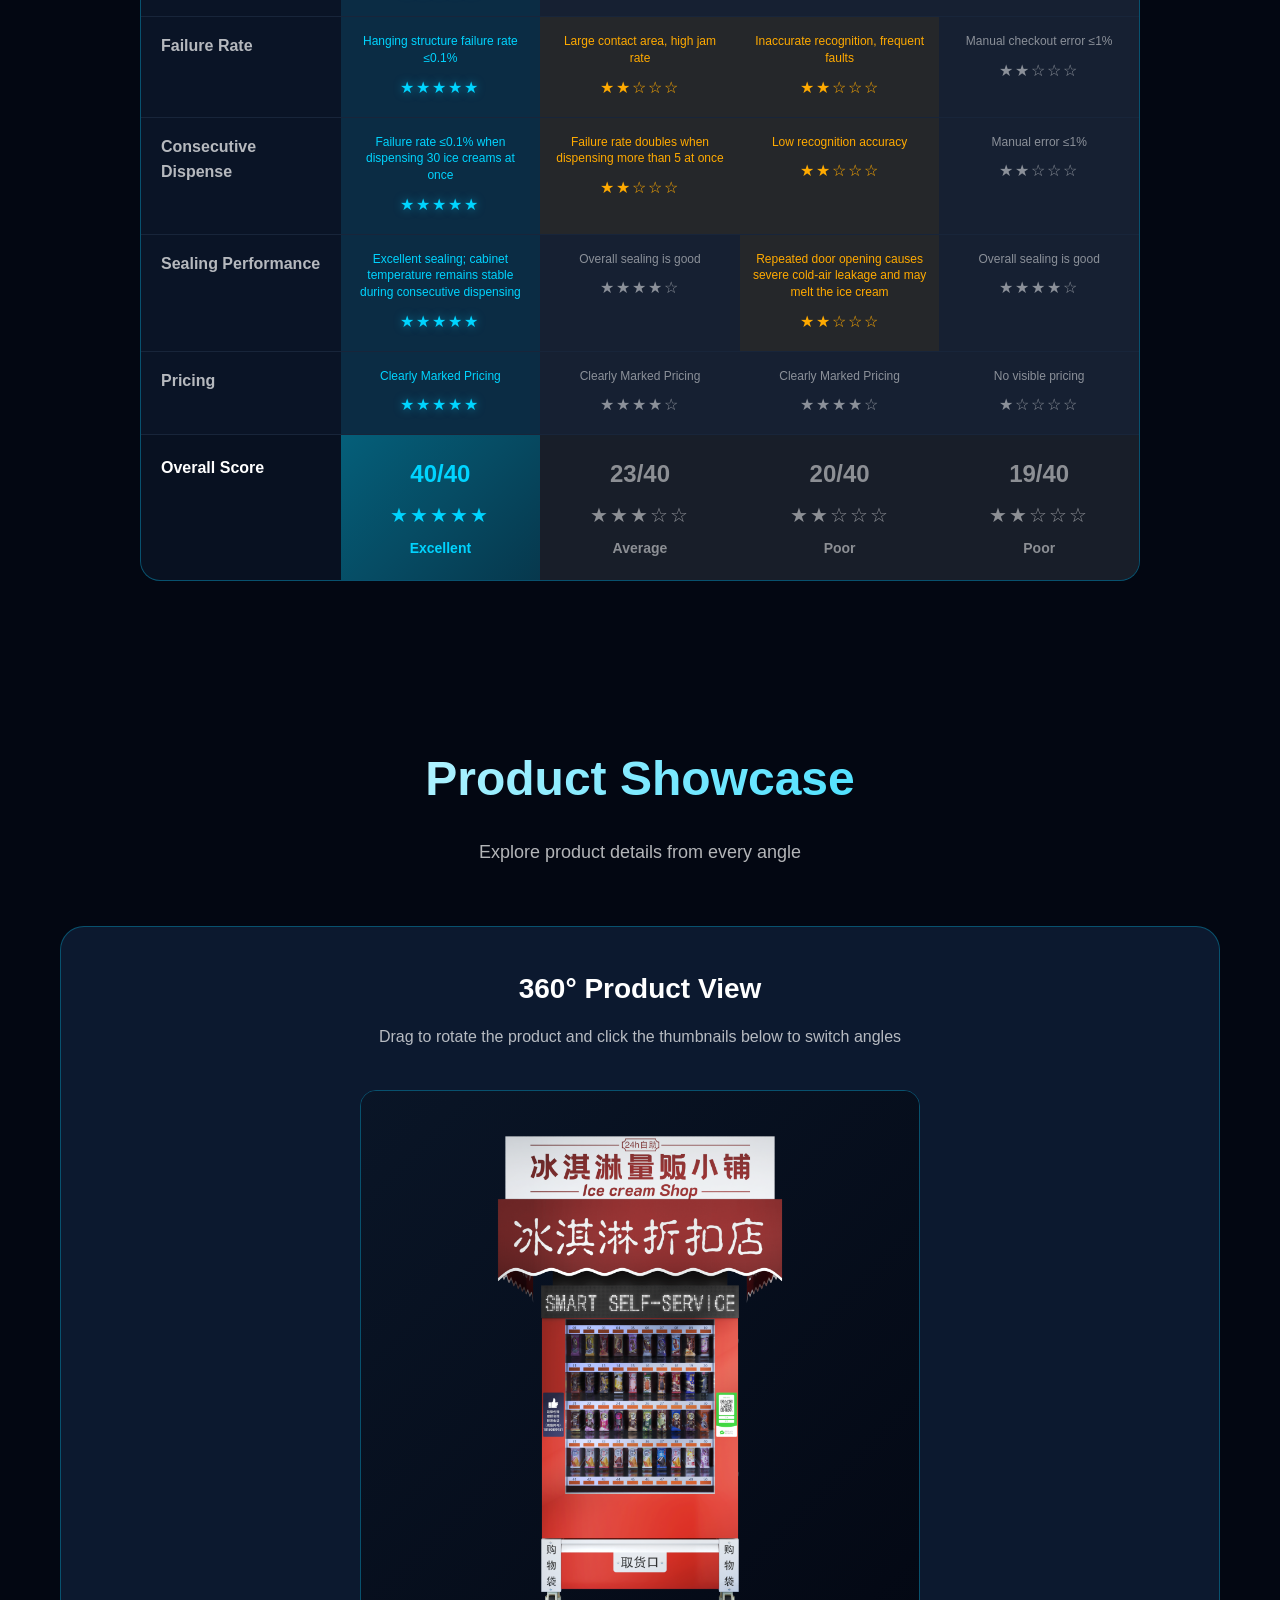
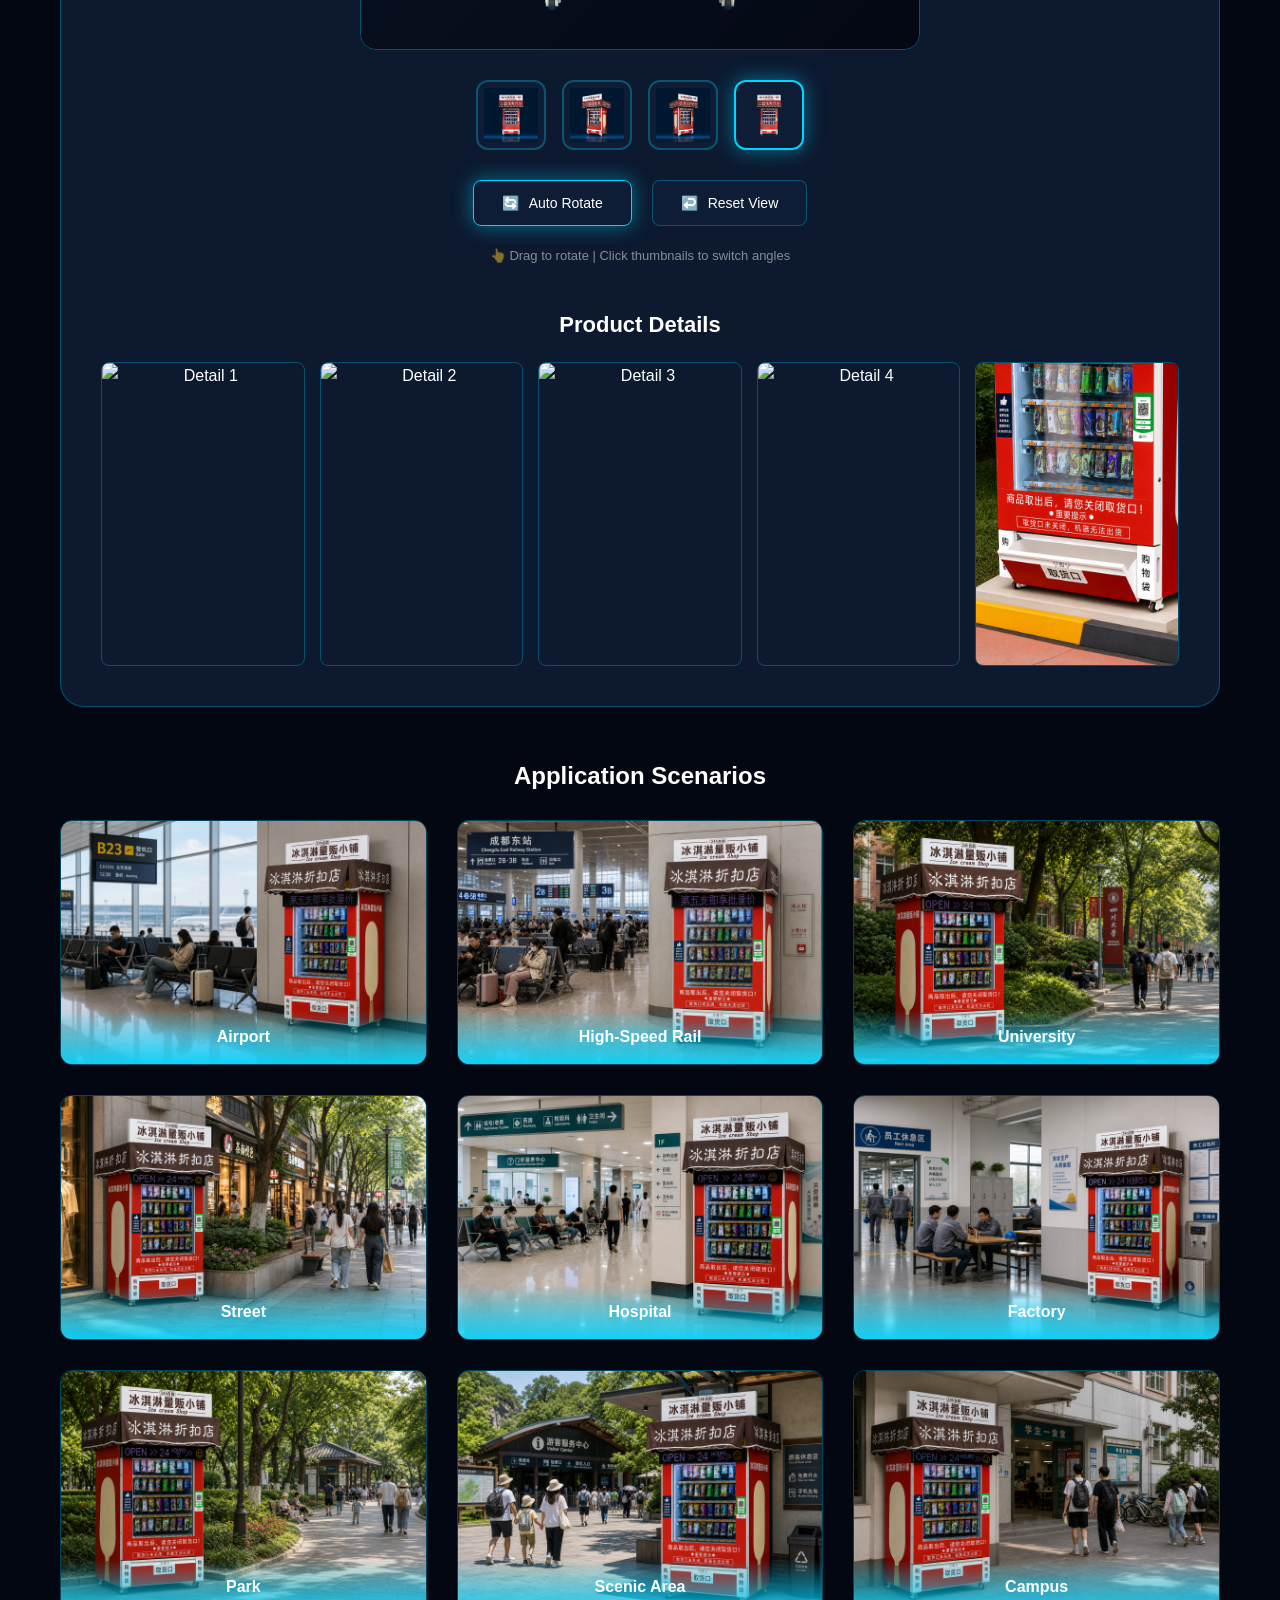
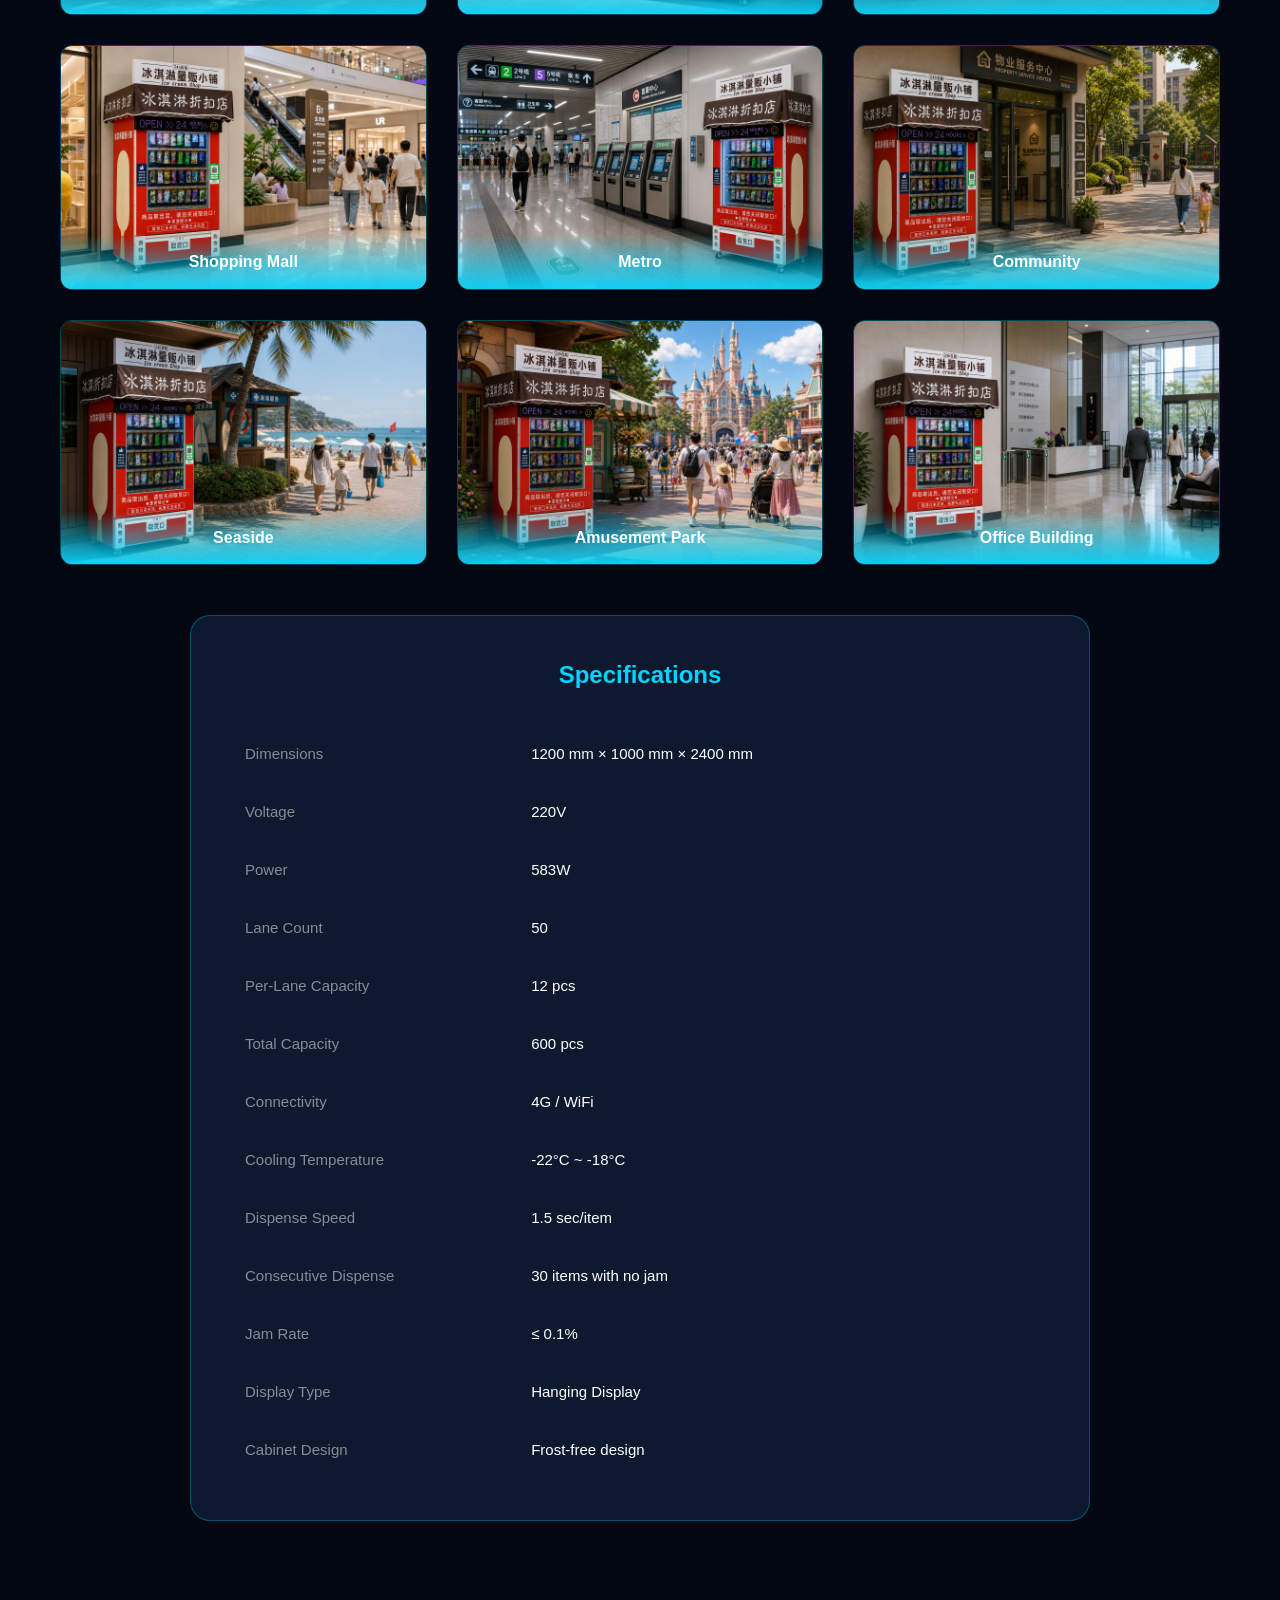
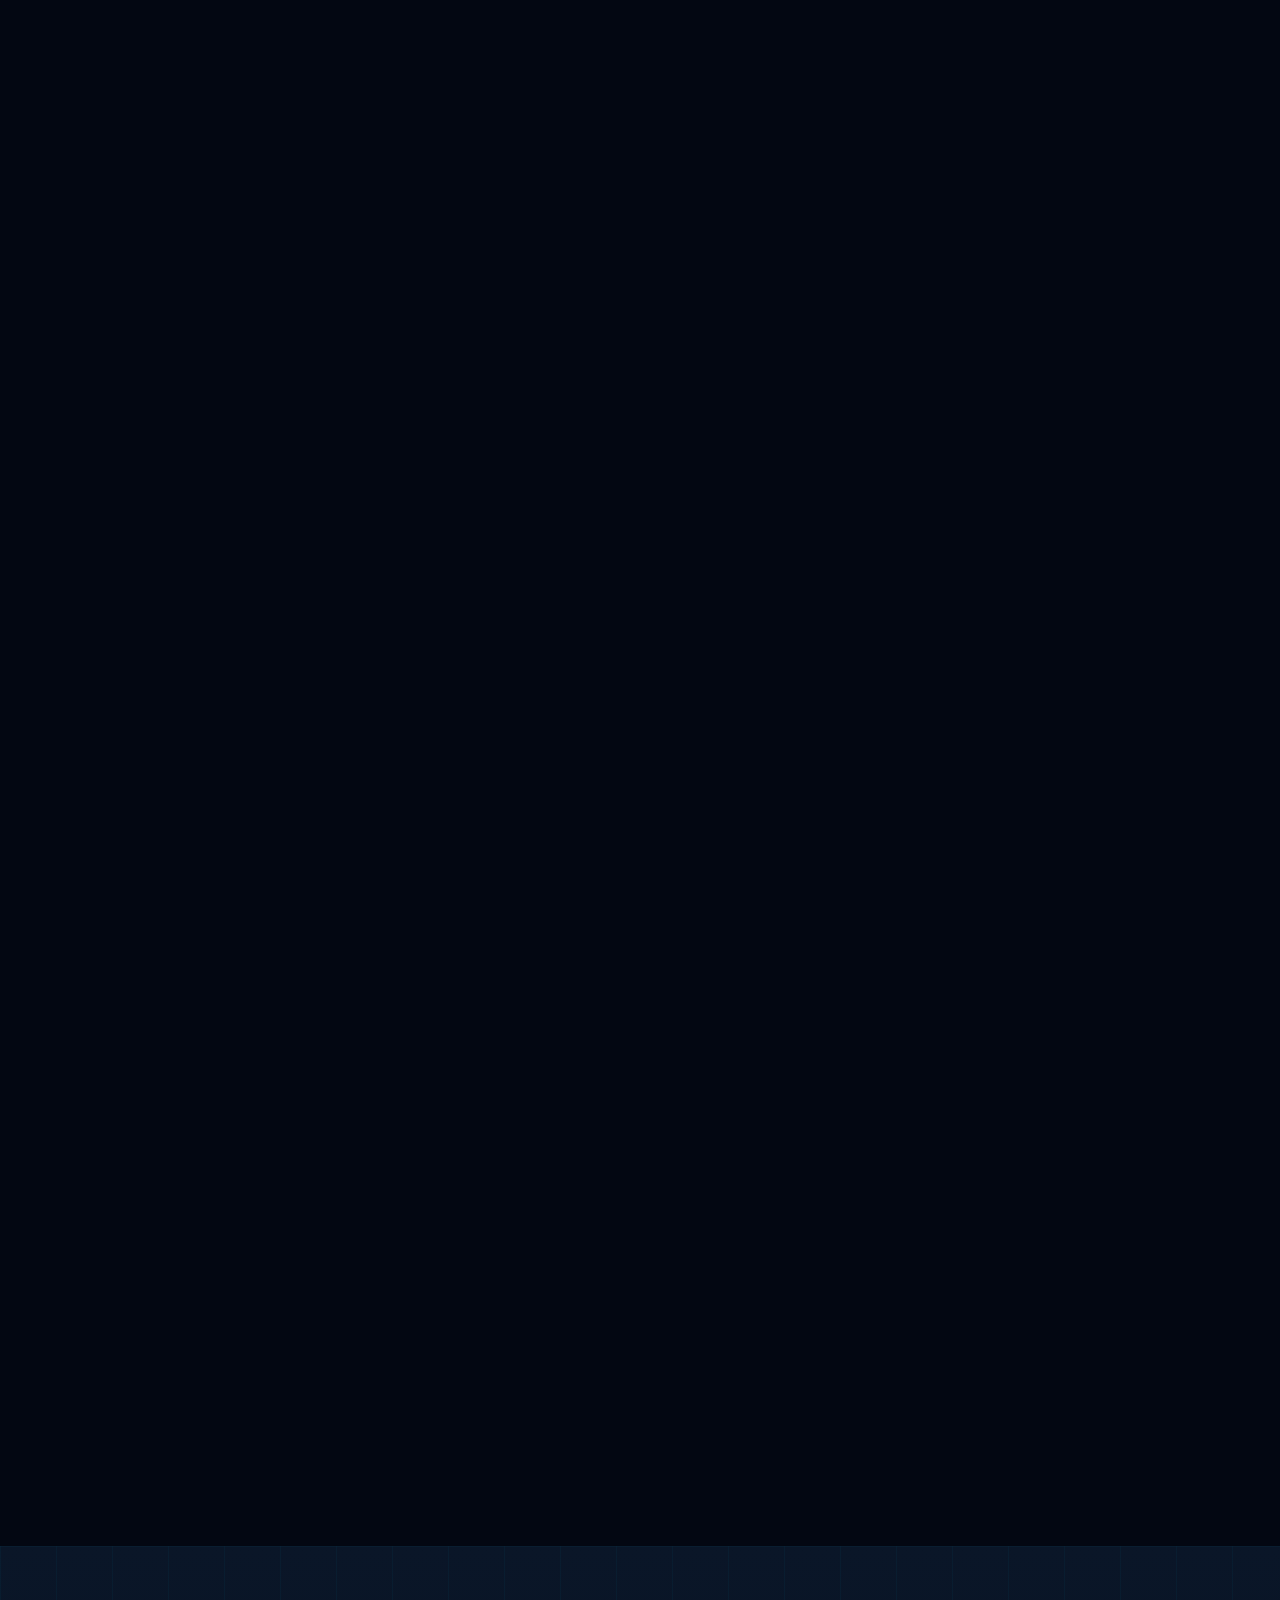
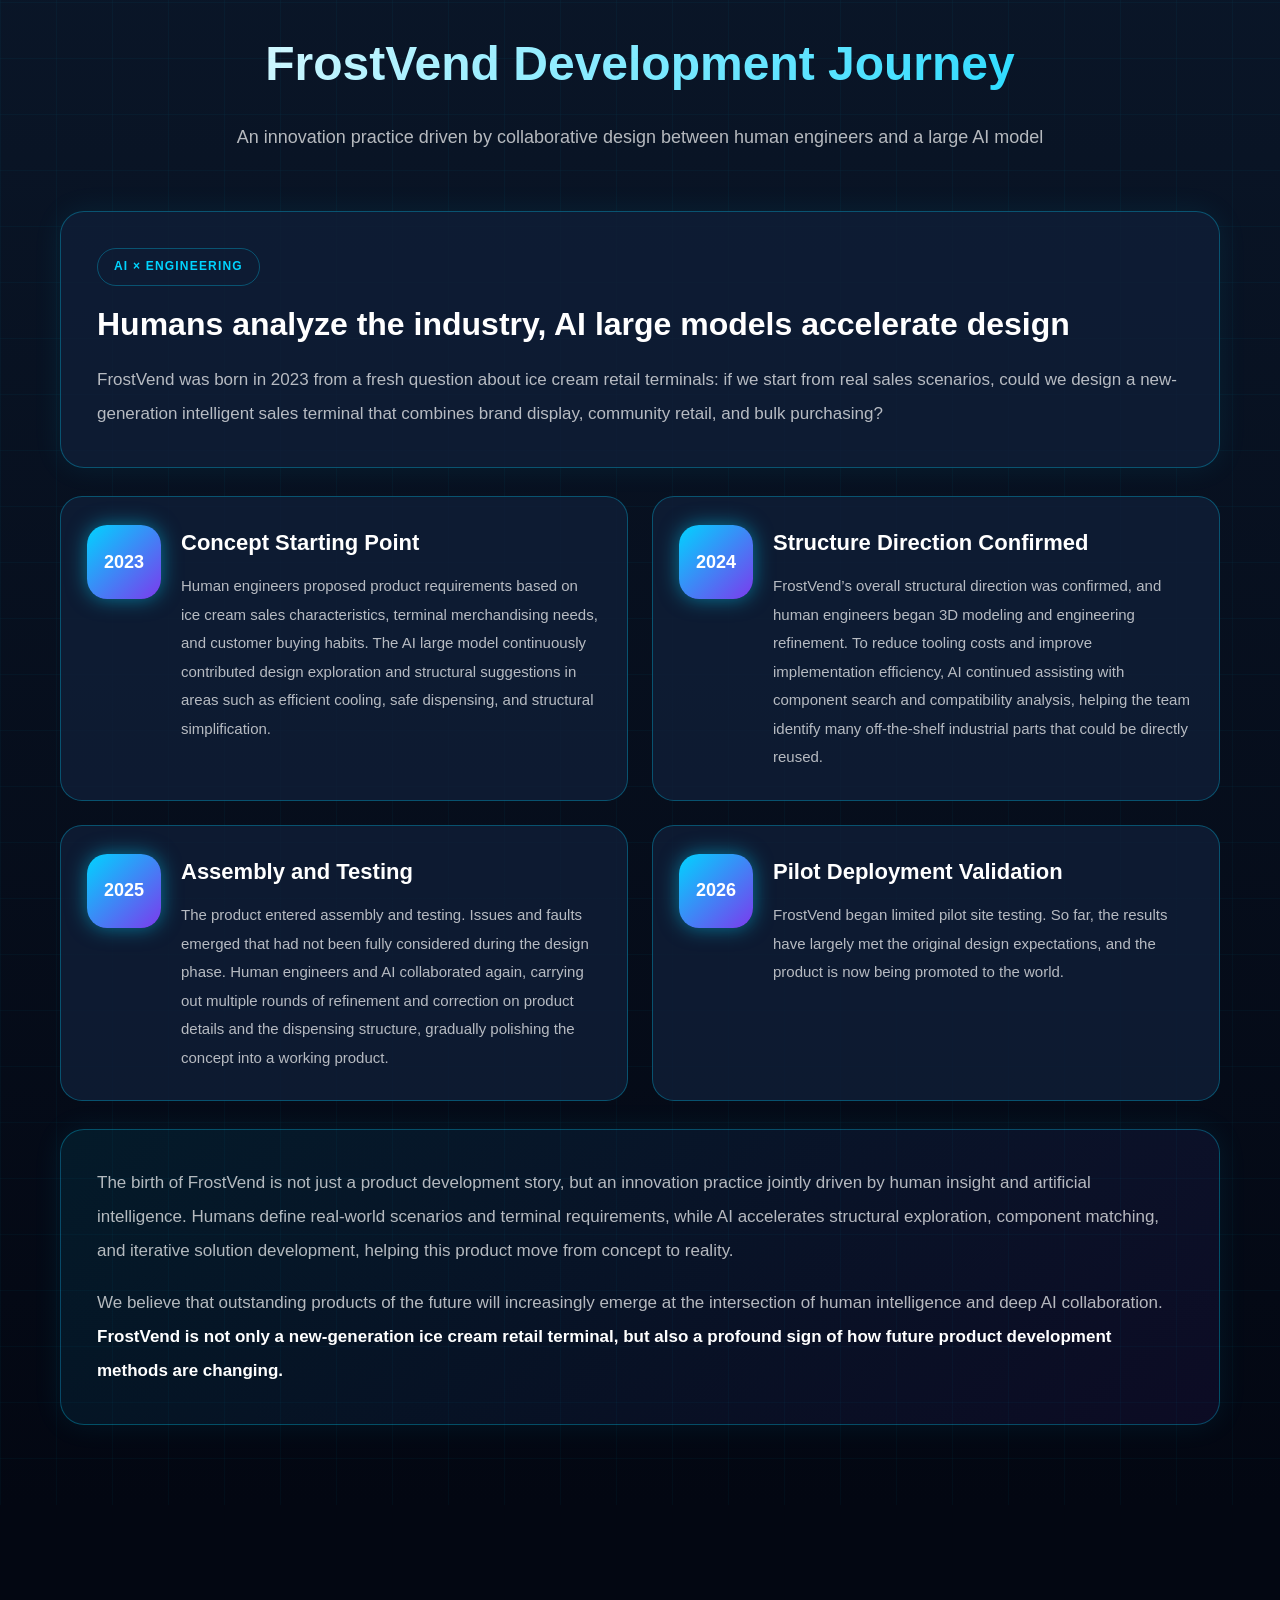
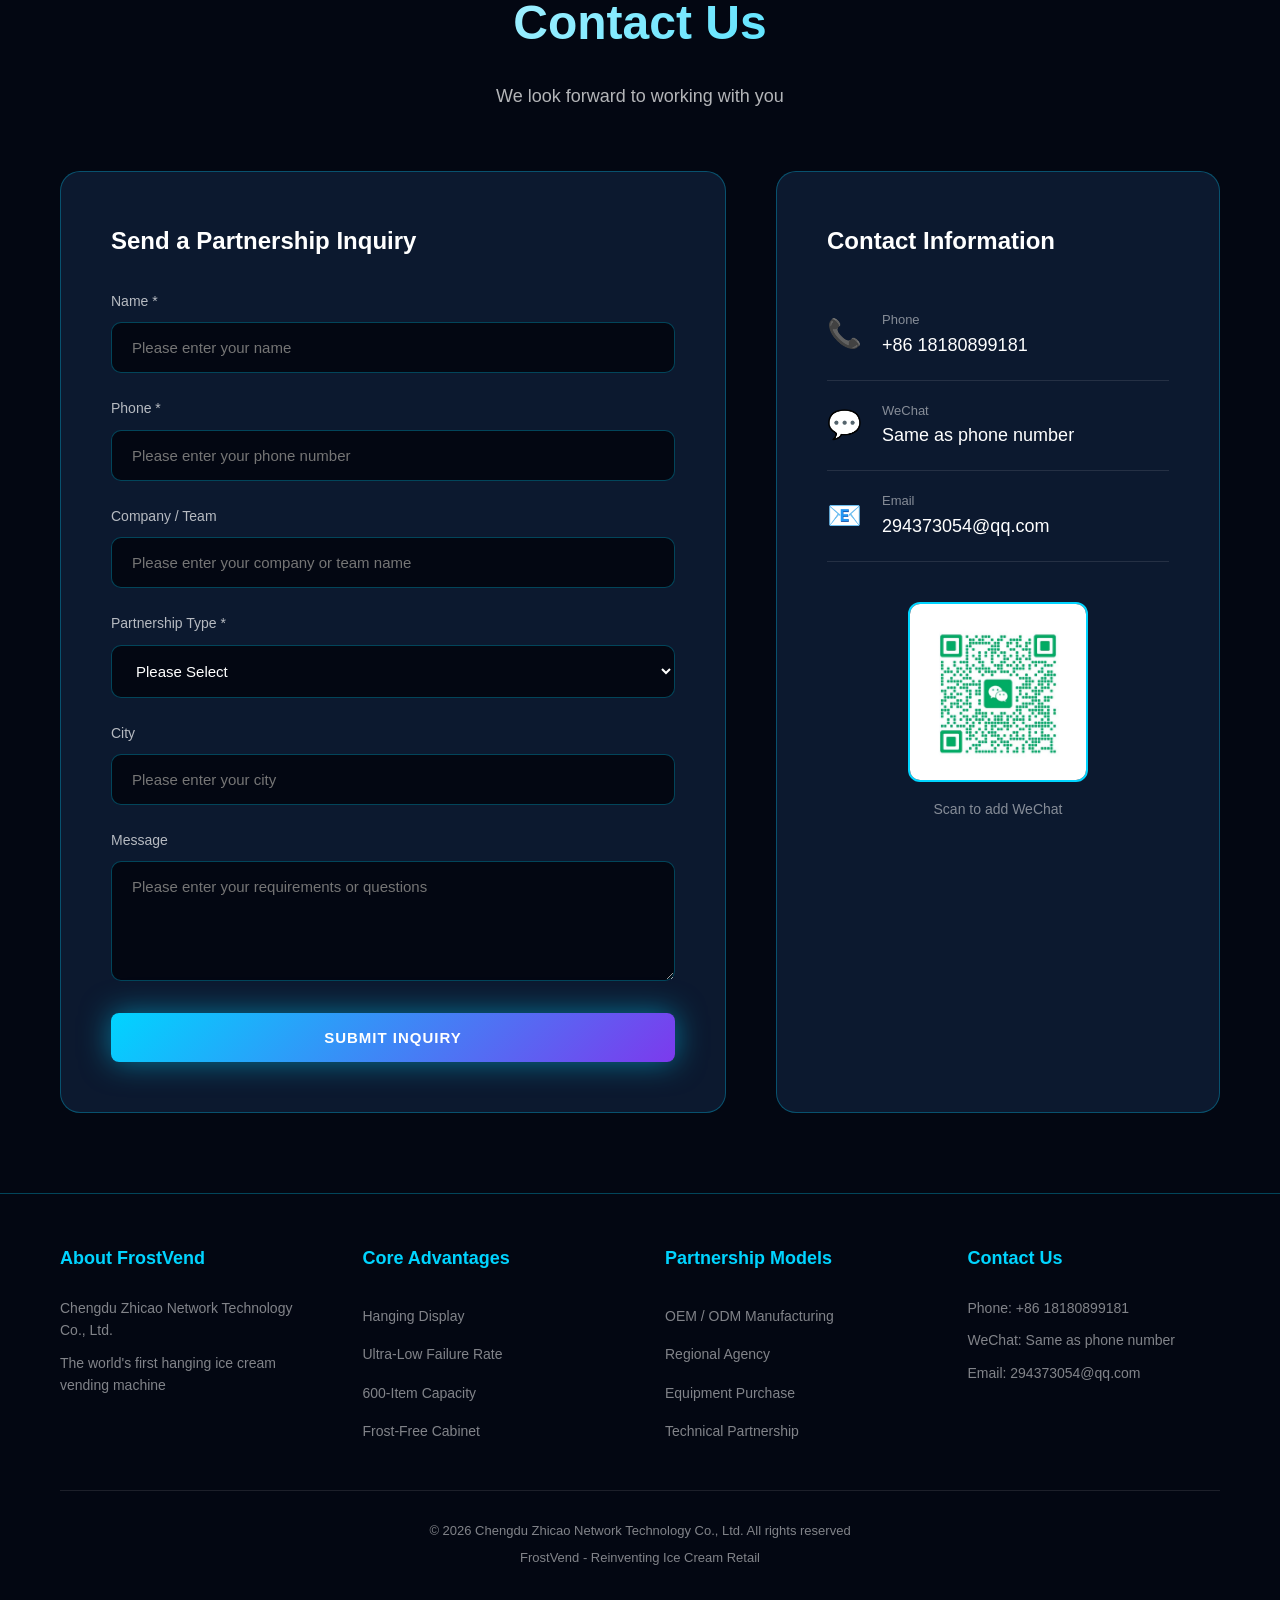
==== commit 30904678: "更新精修产品图并放大官网展示 替换官网与展示页面的 FrostVend 精修产品图并刷新缓存版本，让首页和产品展示区的设备视觉更突出。  Co-Authored-By: Claude Opus 4.7" ====
--- a/en/index.html
+++ b/en/index.html
@@ -7,7 +7,7 @@
     <title>FrostVend - Redefining Ice Cream Retail | The World's First Hanging Ice Cream Vending Machine</title>
     <meta name="description" content="The world's first hanging-display ice cream vending machine, featuring an ultra-low failure rate of 0.1%, 30 consecutive dispenses, 600-item capacity, 50 SKU display, ultra-low energy consumption, and a frost-free cabinet.">
     <meta name="keywords" content="ice cream vending machine,hanging display,ice cream machine,unattended vending,innovative equipment">
-    <link rel="stylesheet" href="../css/style.css">
+    <link rel="stylesheet" href="../css/style.css?v=20260724-herozoom">
 </head>
 <body class="notranslate" translate="no">
     <!-- Language Switcher -->
@@ -89,7 +89,7 @@
             </div>
             <div class="hero-image">
                 <div class="hero-image-wrapper">
-                    <img src="../images/product/1.png" alt="FrostVend Hanging Ice Cream Vending Machine">
+                    <img src="../images/product/1.png?v=20260724" alt="FrostVend Hanging Ice Cream Vending Machine">
                 </div>
             </div>
         </div>
@@ -454,21 +454,21 @@
                 <div class="viewer-360">
                     <div class="viewer-360-container auto-rotate" id="viewer360">
                         <div class="viewer-360-face">
-                            <img src="../images/product/1.png" alt="FrostVend Hanging Ice Cream Vending Machine" class="viewer-360-image" id="mainImage">
+                            <img src="../images/product/1.png?v=20260724" alt="FrostVend Hanging Ice Cream Vending Machine" class="viewer-360-image" id="mainImage">
                         </div>
                     </div>
                     <div class="viewer-360-angles">
                         <button class="viewer-360-angle-btn active" data-angle="0">
-                            <img src="../images/product/1.png" alt="Front View">
+                            <img src="../images/product/1.png?v=20260724" alt="Front View">
                         </button>
                         <button class="viewer-360-angle-btn" data-angle="1">
-                            <img src="../images/product/2.png" alt="Side View 1">
+                            <img src="../images/product/2.png?v=20260724" alt="Side View 1">
                         </button>
                         <button class="viewer-360-angle-btn" data-angle="2">
-                            <img src="../images/product/3.png" alt="Side View 2">
+                            <img src="../images/product/3.png?v=20260724" alt="Side View 2">
                         </button>
                         <button class="viewer-360-angle-btn" data-angle="3">
-                            <img src="../images/product/4.png" alt="Side View 3">
+                            <img src="../images/product/4.png?v=20260724" alt="Side View 3">
                         </button>
                     </div>
                     <div class="viewer-360-controls">
--- a/css/style.css
+++ b/css/style.css
@@ -46,6 +46,11 @@
 @keyframes float {
     0%, 100% { transform: translateY(0); }
     50% { transform: translateY(-15px); }
+}
+
+@keyframes heroFloat {
+    0%, 100% { transform: scale(1.18) translateY(0); }
+    50% { transform: scale(1.18) translateY(-12px); }
 }
 
 @keyframes scan {
@@ -460,6 +465,7 @@
 
 .hero-image-wrapper {
     position: relative;
+    height: min(62vh, 700px);
     border-radius: 20px;
     overflow: hidden;
     border: 1px solid var(--border-glow);
@@ -479,9 +485,12 @@
 
 .hero-image-wrapper img {
     width: 100%;
-    height: auto;
+    height: 100%;
+    object-fit: cover;
+    object-position: center 28%;
     display: block;
-    animation: float 6s ease-in-out infinite;
+    transform: scale(1.18);
+    animation: heroFloat 6s ease-in-out infinite;
 }
 
 /* Section通用 */
@@ -779,8 +788,7 @@
 
 /* 360度展示 */
 .viewer-360 {
-    perspective: 1200px;
-    max-width: 450px;
+    max-width: 560px;
     margin: 0 auto;
 }
 
@@ -788,47 +796,38 @@
     position: relative;
     width: 100%;
     aspect-ratio: 1;
-    transform-style: preserve-3d;
     cursor: grab;
     border-radius: 16px;
     overflow: hidden;
     border: 1px solid var(--border-glow);
-}
-
+    user-select: none;
+    touch-action: pan-y;
+}
+
+.viewer-360-container.dragging,
 .viewer-360-container:active {
     cursor: grabbing;
 }
 
-.viewer-360-container.auto-rotate {
-    animation: rotate360 12s linear infinite;
-}
-
-.viewer-360-container.paused {
-    animation-play-state: paused;
-}
-
-@keyframes rotate360 {
-    from { transform: rotateY(0deg); }
-    to { transform: rotateY(360deg); }
-}
-
 .viewer-360-face {
     position: absolute;
-    width: 100%;
-    height: 100%;
+    inset: 0;
 }
 
 .viewer-360-image {
     width: 100%;
     height: 100%;
-    object-fit: contain;
+    object-fit: cover;
+    object-position: center 28%;
     background: linear-gradient(135deg, var(--bg-primary) 0%, var(--bg-dark) 100%);
-    padding: 30px;
+    transform: scale(1.12);
+    pointer-events: none;
 }
 
 .viewer-360-angles {
     display: flex;
     justify-content: center;
+    flex-wrap: wrap;
     gap: 16px;
     margin-top: 30px;
 }
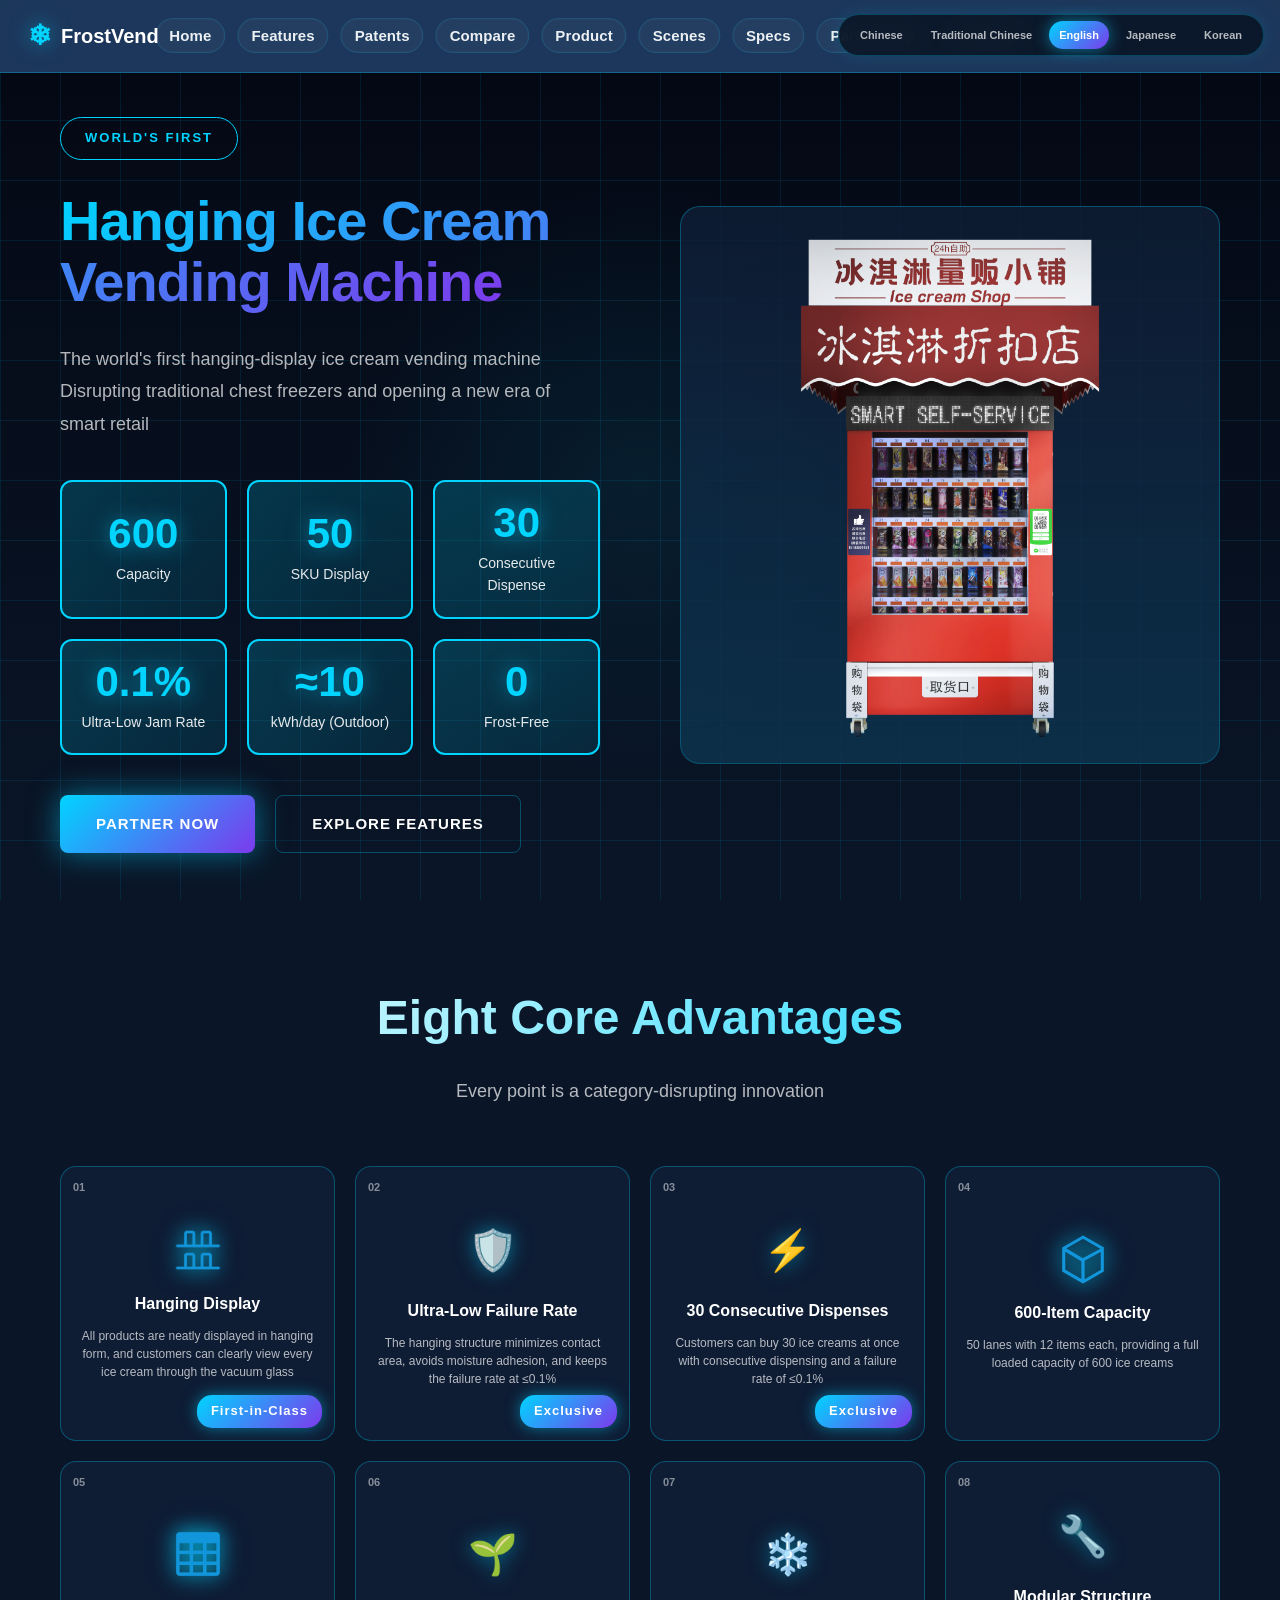
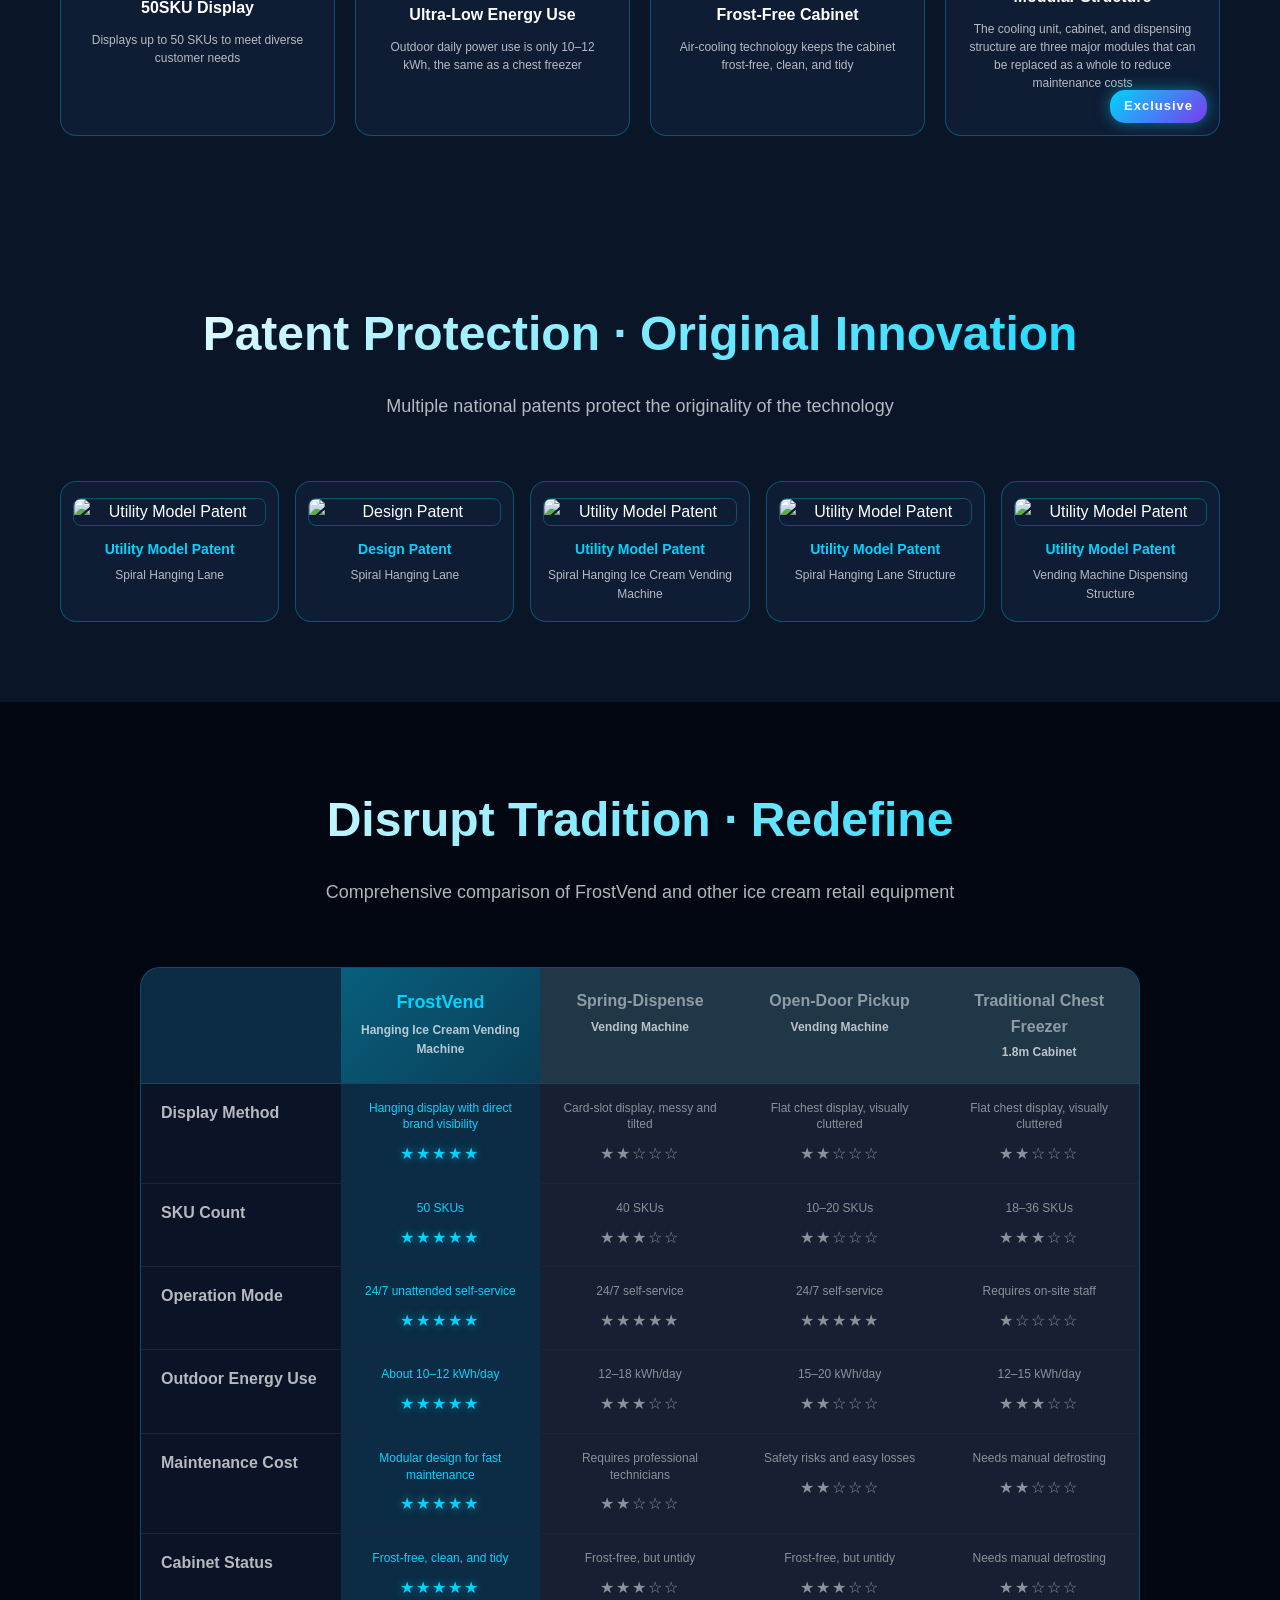
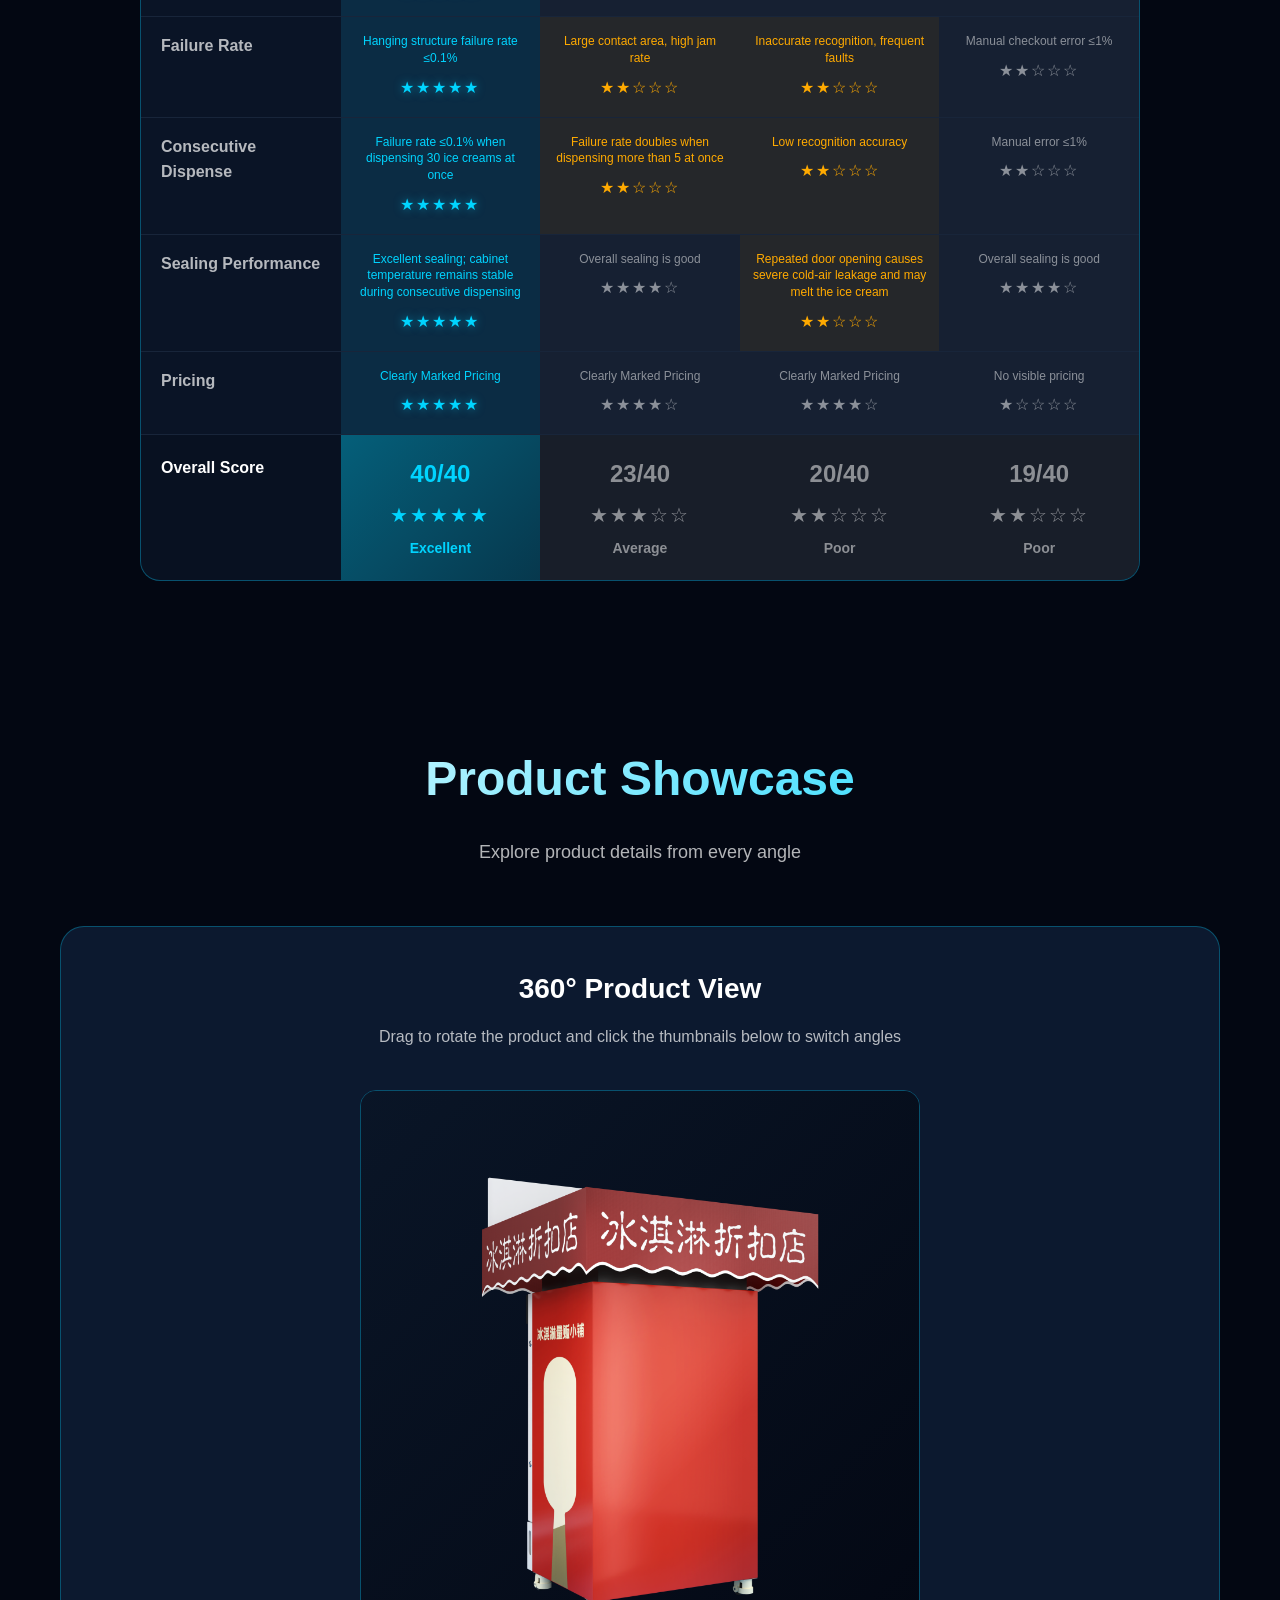
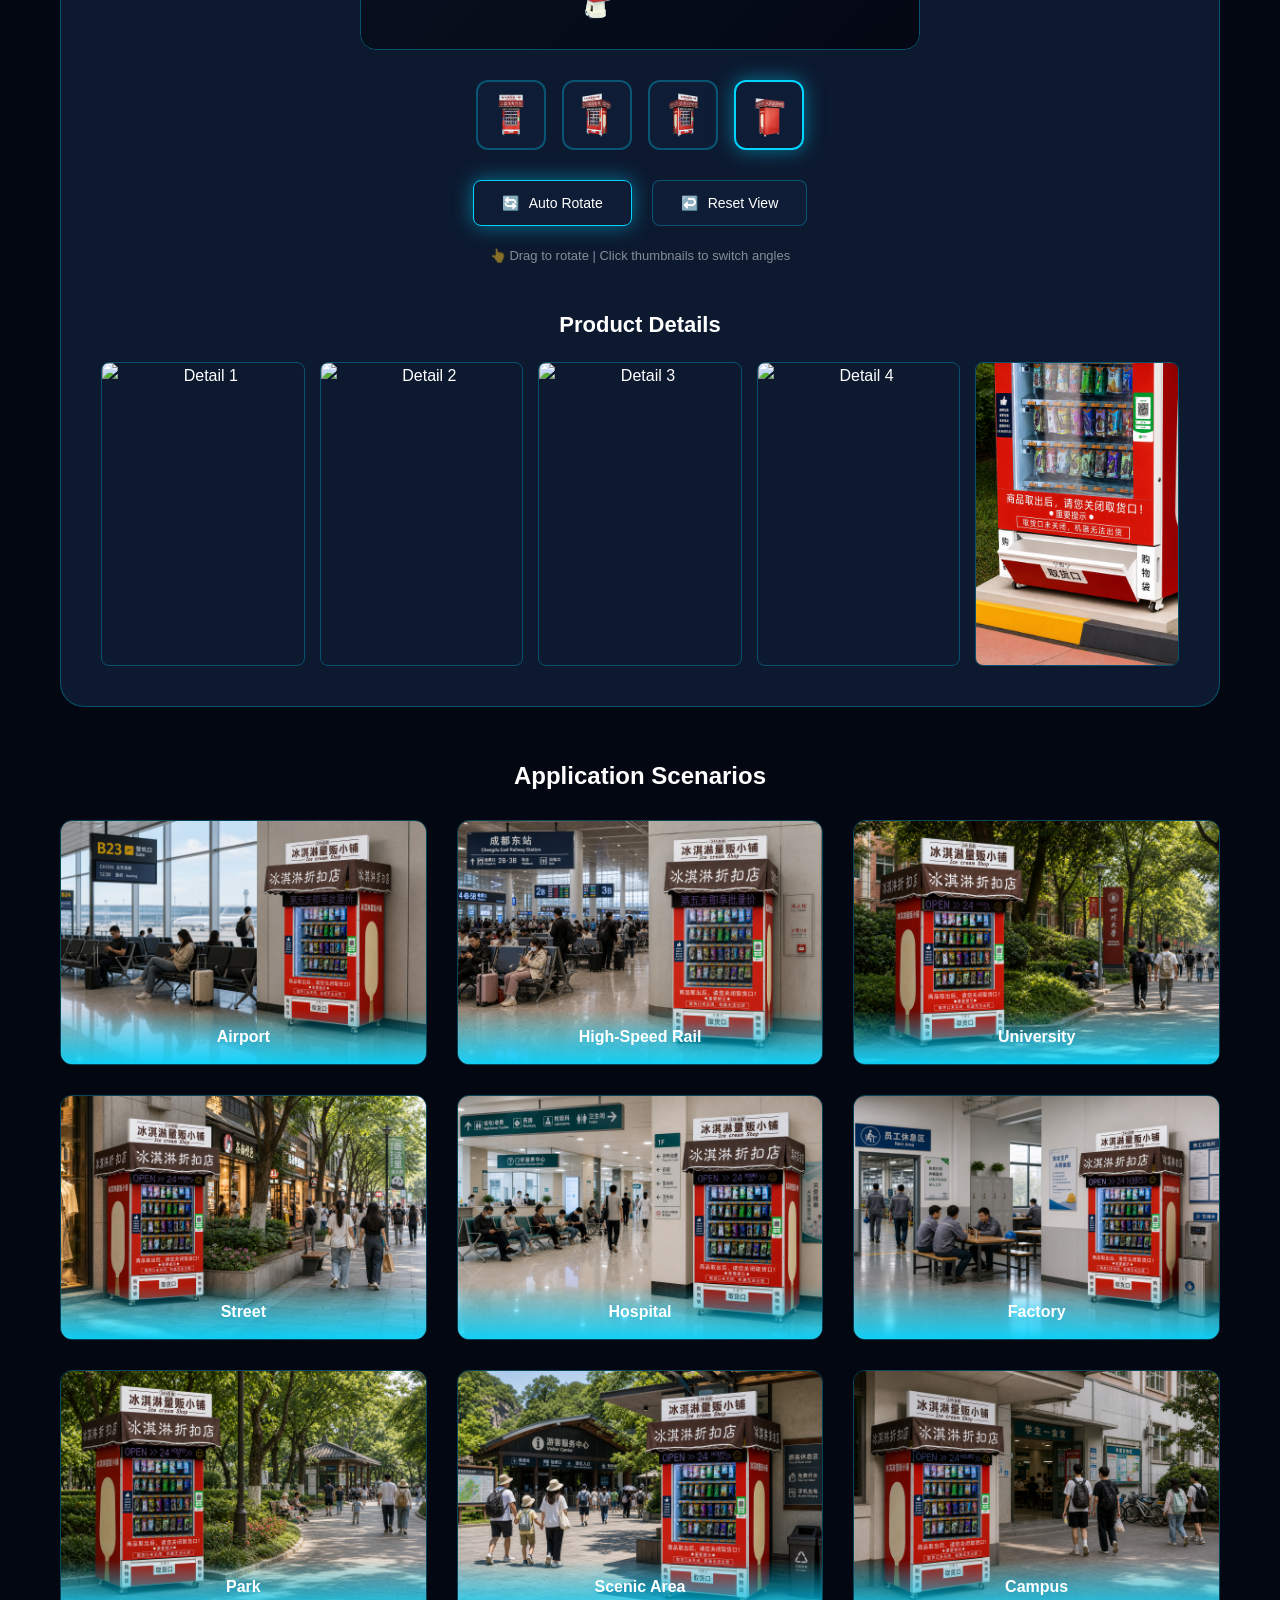
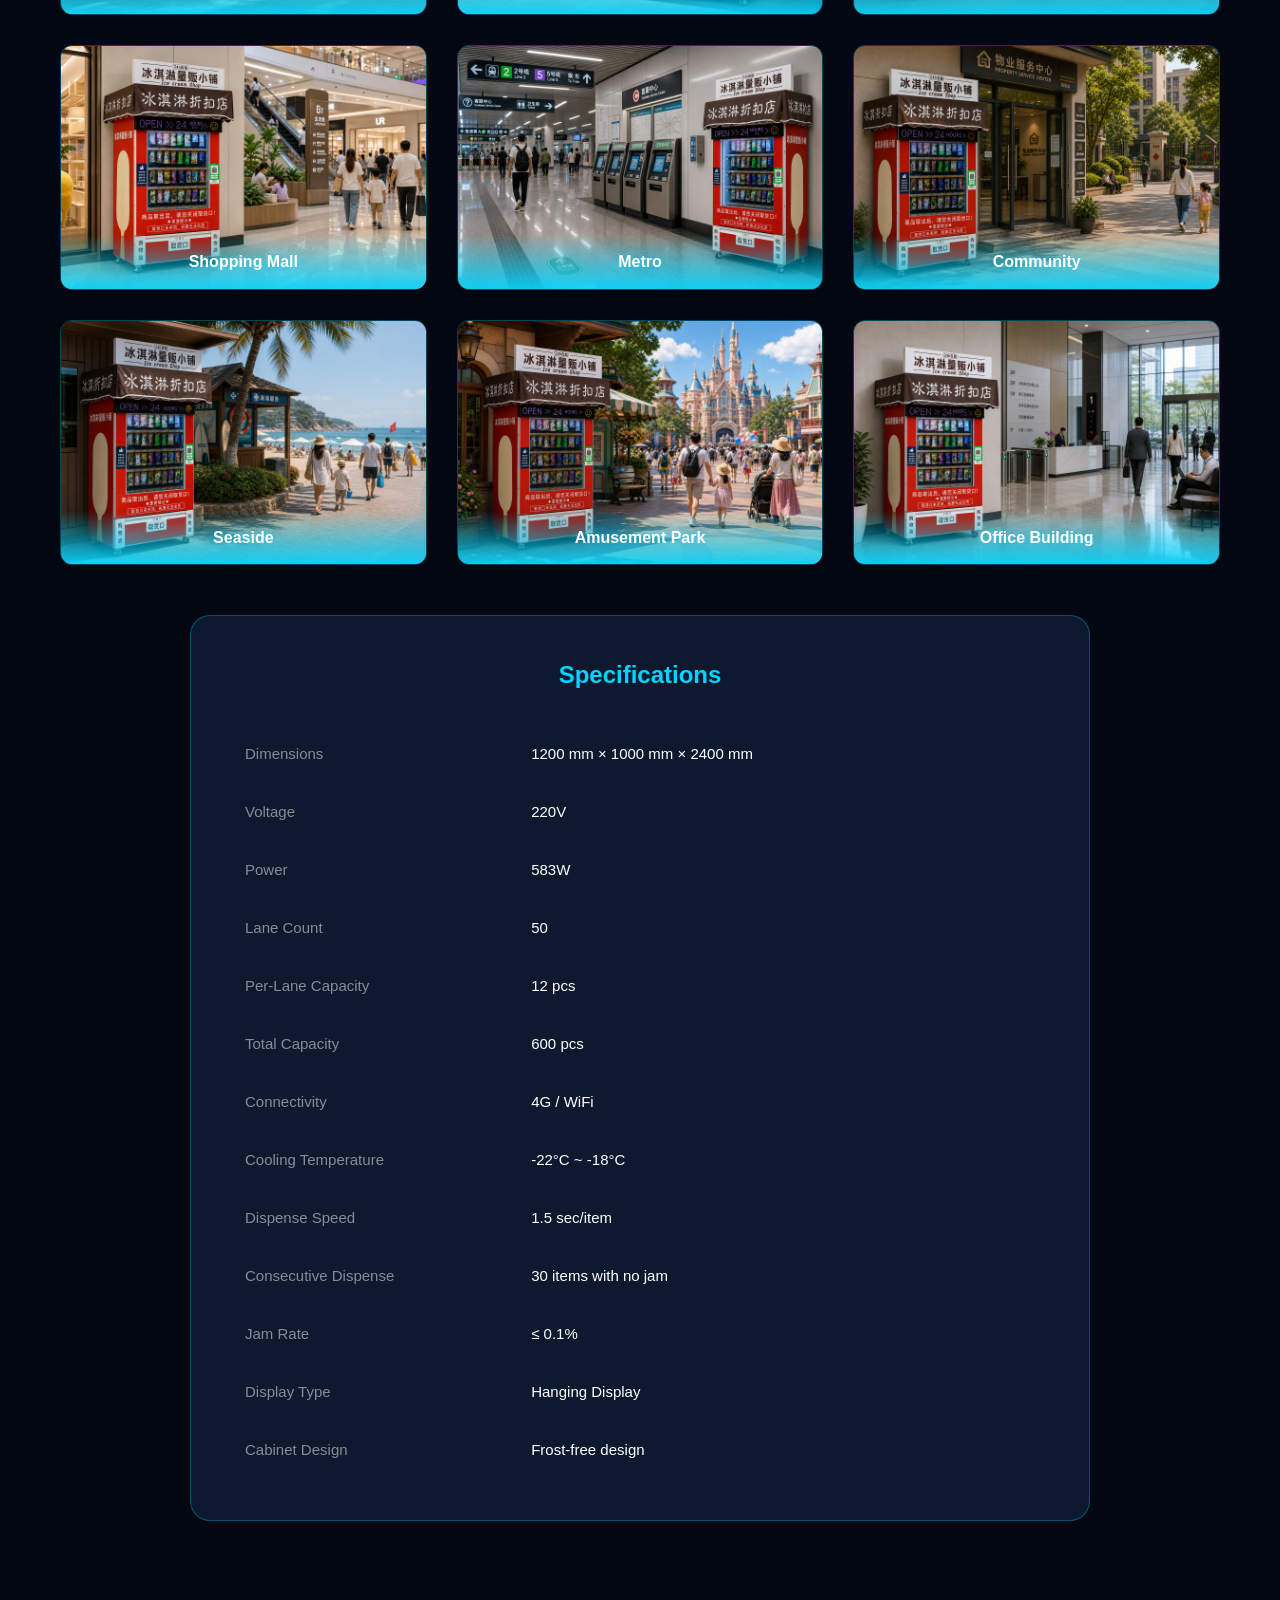
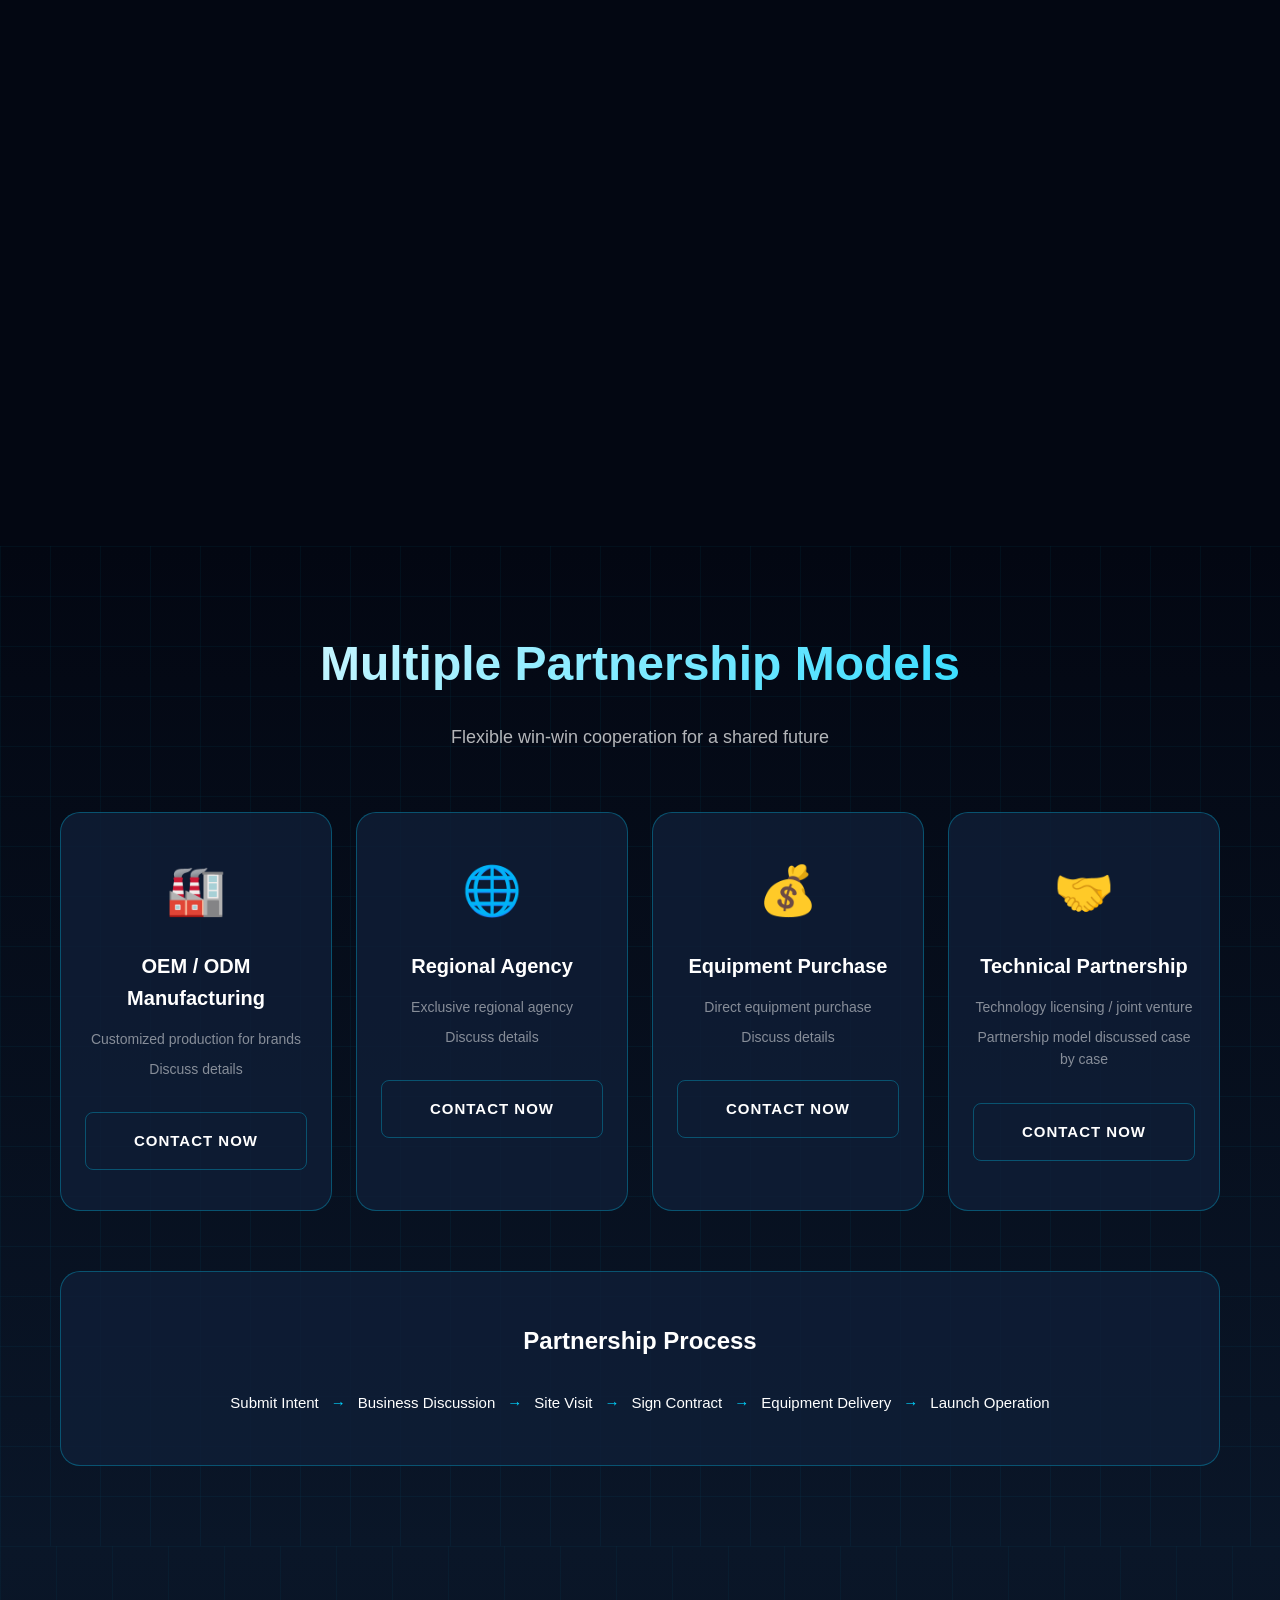
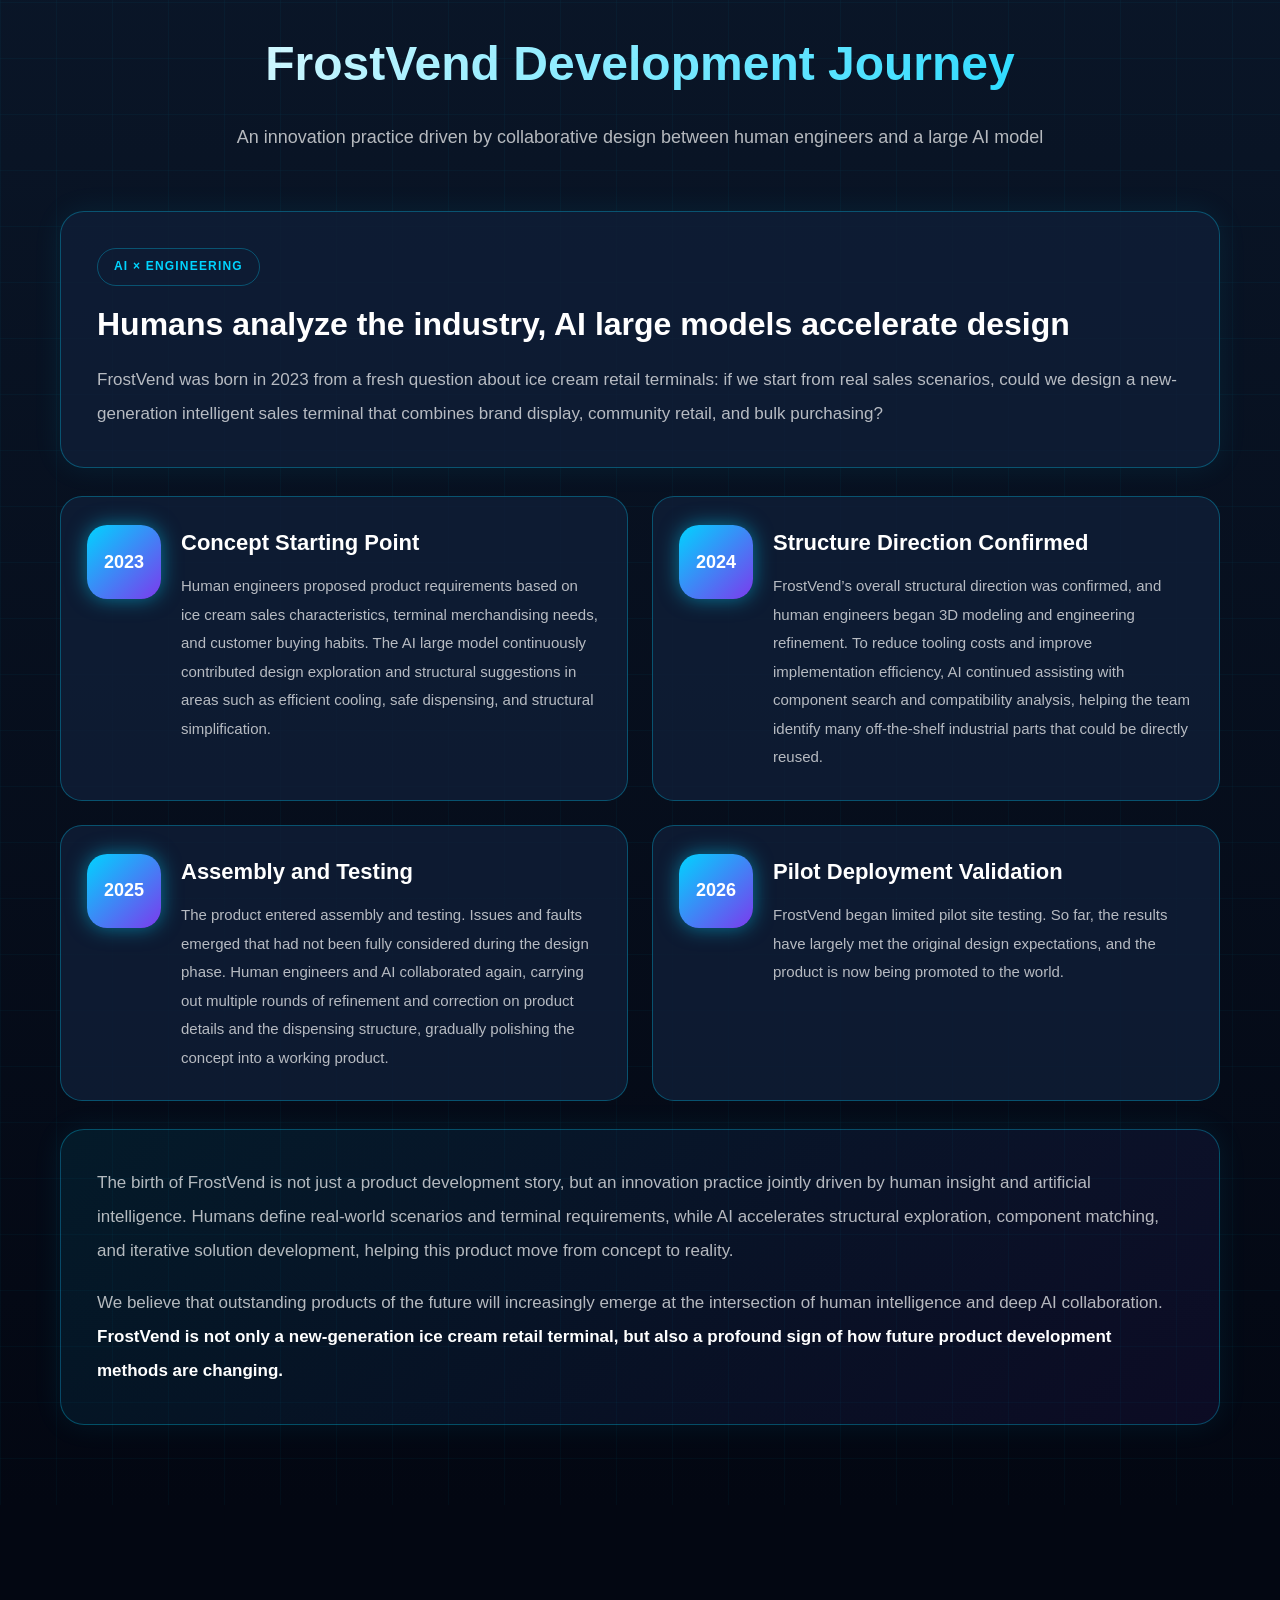
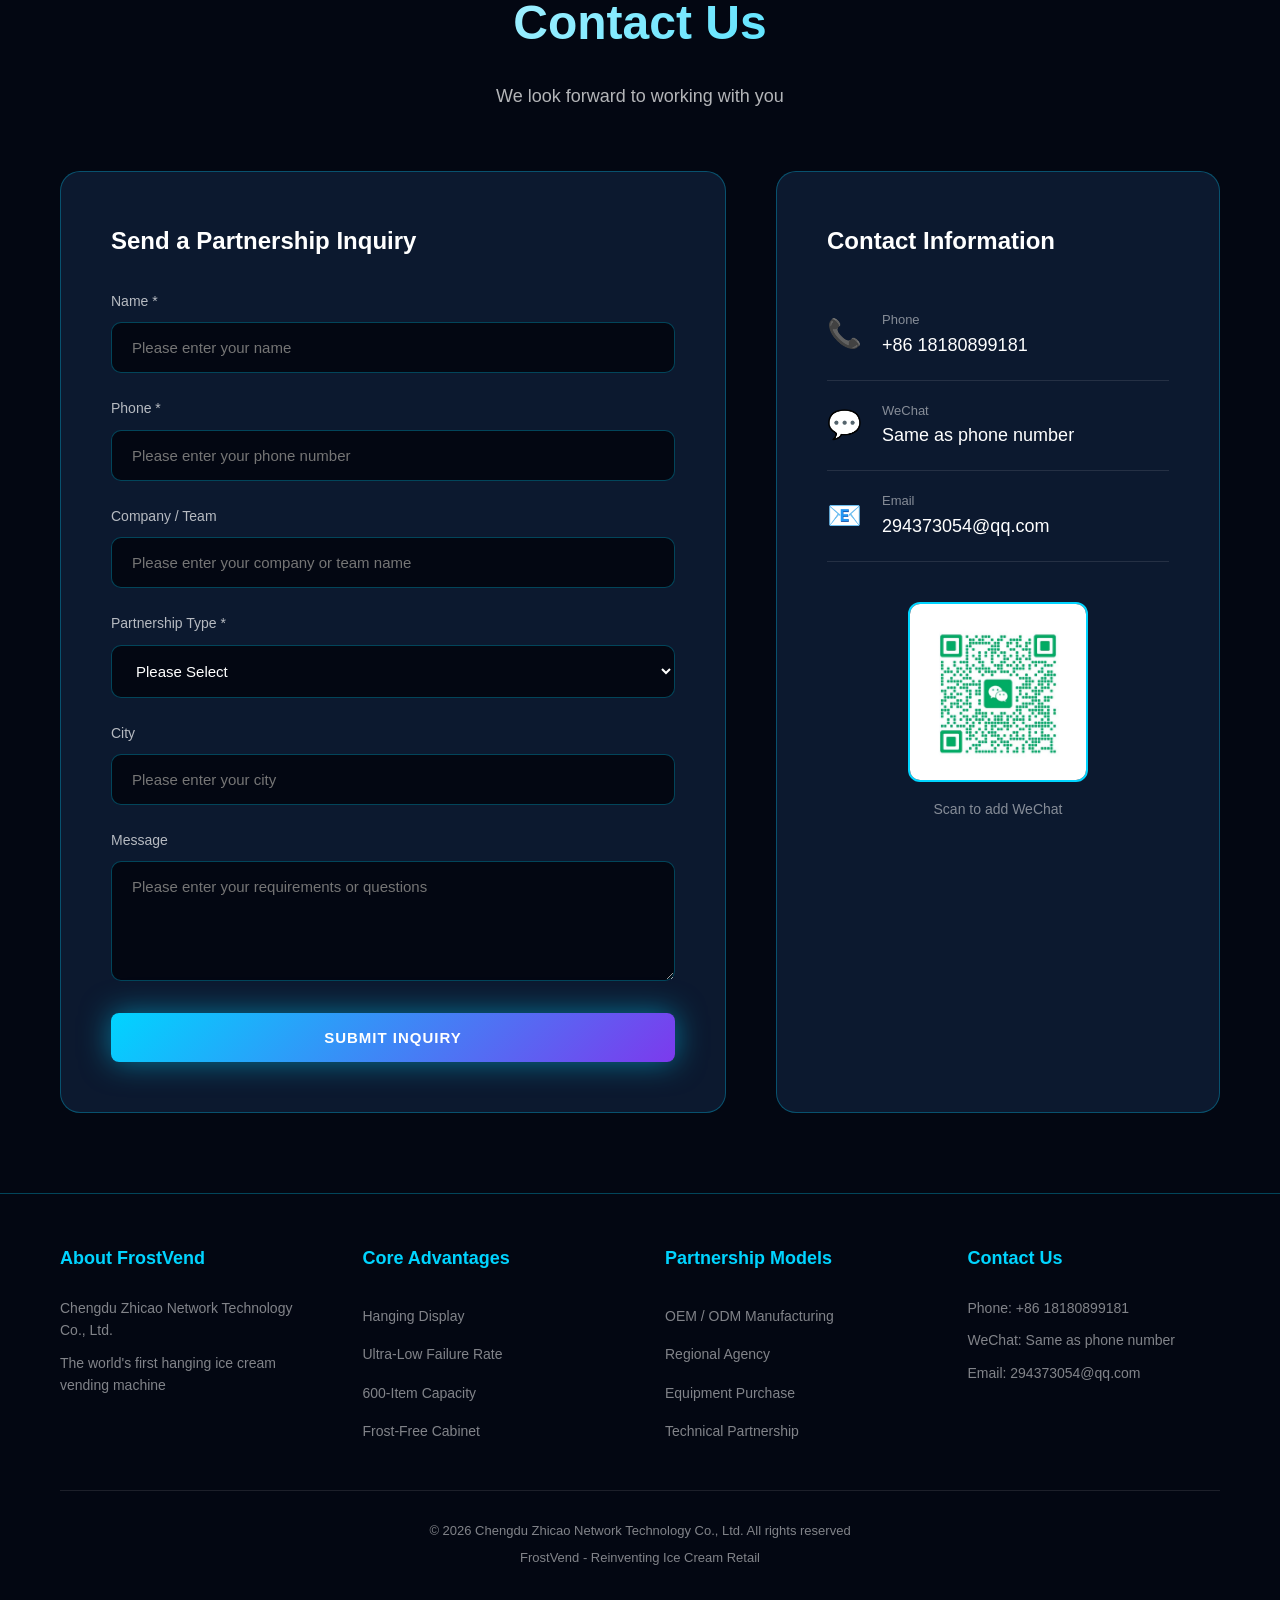
==== commit 1e98abba: "更新官网科技感产品图 替换站点产品主视觉为新的科技感成片，并刷新首页、多语言页和海报页的缓存引用。  Co-Authored-By: Claude Opus 4.7 <noreply@anthropi" ====
--- a/en/index.html
+++ b/en/index.html
@@ -7,7 +7,7 @@
     <title>FrostVend - Redefining Ice Cream Retail | The World's First Hanging Ice Cream Vending Machine</title>
     <meta name="description" content="The world's first hanging-display ice cream vending machine, featuring an ultra-low failure rate of 0.1%, 30 consecutive dispenses, 600-item capacity, 50 SKU display, ultra-low energy consumption, and a frost-free cabinet.">
     <meta name="keywords" content="ice cream vending machine,hanging display,ice cream machine,unattended vending,innovative equipment">
-    <link rel="stylesheet" href="../css/style.css?v=20260724-herozoom">
+    <link rel="stylesheet" href="../css/style.css?v=20260729-tech-herozoom">
 </head>
 <body class="notranslate" translate="no">
     <!-- Language Switcher -->
@@ -89,7 +89,7 @@
             </div>
             <div class="hero-image">
                 <div class="hero-image-wrapper">
-                    <img src="../images/product/1.png?v=20260724" alt="FrostVend Hanging Ice Cream Vending Machine">
+                    <img src="../images/product/1.png?v=20260729-tech" alt="FrostVend Hanging Ice Cream Vending Machine">
                 </div>
             </div>
         </div>
@@ -454,21 +454,21 @@
                 <div class="viewer-360">
                     <div class="viewer-360-container auto-rotate" id="viewer360">
                         <div class="viewer-360-face">
-                            <img src="../images/product/1.png?v=20260724" alt="FrostVend Hanging Ice Cream Vending Machine" class="viewer-360-image" id="mainImage">
+                            <img src="../images/product/1.png?v=20260729-tech" alt="FrostVend Hanging Ice Cream Vending Machine" class="viewer-360-image" id="mainImage">
                         </div>
                     </div>
                     <div class="viewer-360-angles">
                         <button class="viewer-360-angle-btn active" data-angle="0">
-                            <img src="../images/product/1.png?v=20260724" alt="Front View">
+                            <img src="../images/product/1.png?v=20260729-tech" alt="Front View">
                         </button>
                         <button class="viewer-360-angle-btn" data-angle="1">
-                            <img src="../images/product/2.png?v=20260724" alt="Side View 1">
+                            <img src="../images/product/2.png?v=20260729-tech" alt="Side View 1">
                         </button>
                         <button class="viewer-360-angle-btn" data-angle="2">
-                            <img src="../images/product/3.png?v=20260724" alt="Side View 2">
+                            <img src="../images/product/3.png?v=20260729-tech" alt="Side View 2">
                         </button>
                         <button class="viewer-360-angle-btn" data-angle="3">
-                            <img src="../images/product/4.png?v=20260724" alt="Side View 3">
+                            <img src="../images/product/4.png?v=20260729-tech" alt="Side View 3">
                         </button>
                     </div>
                     <div class="viewer-360-controls">
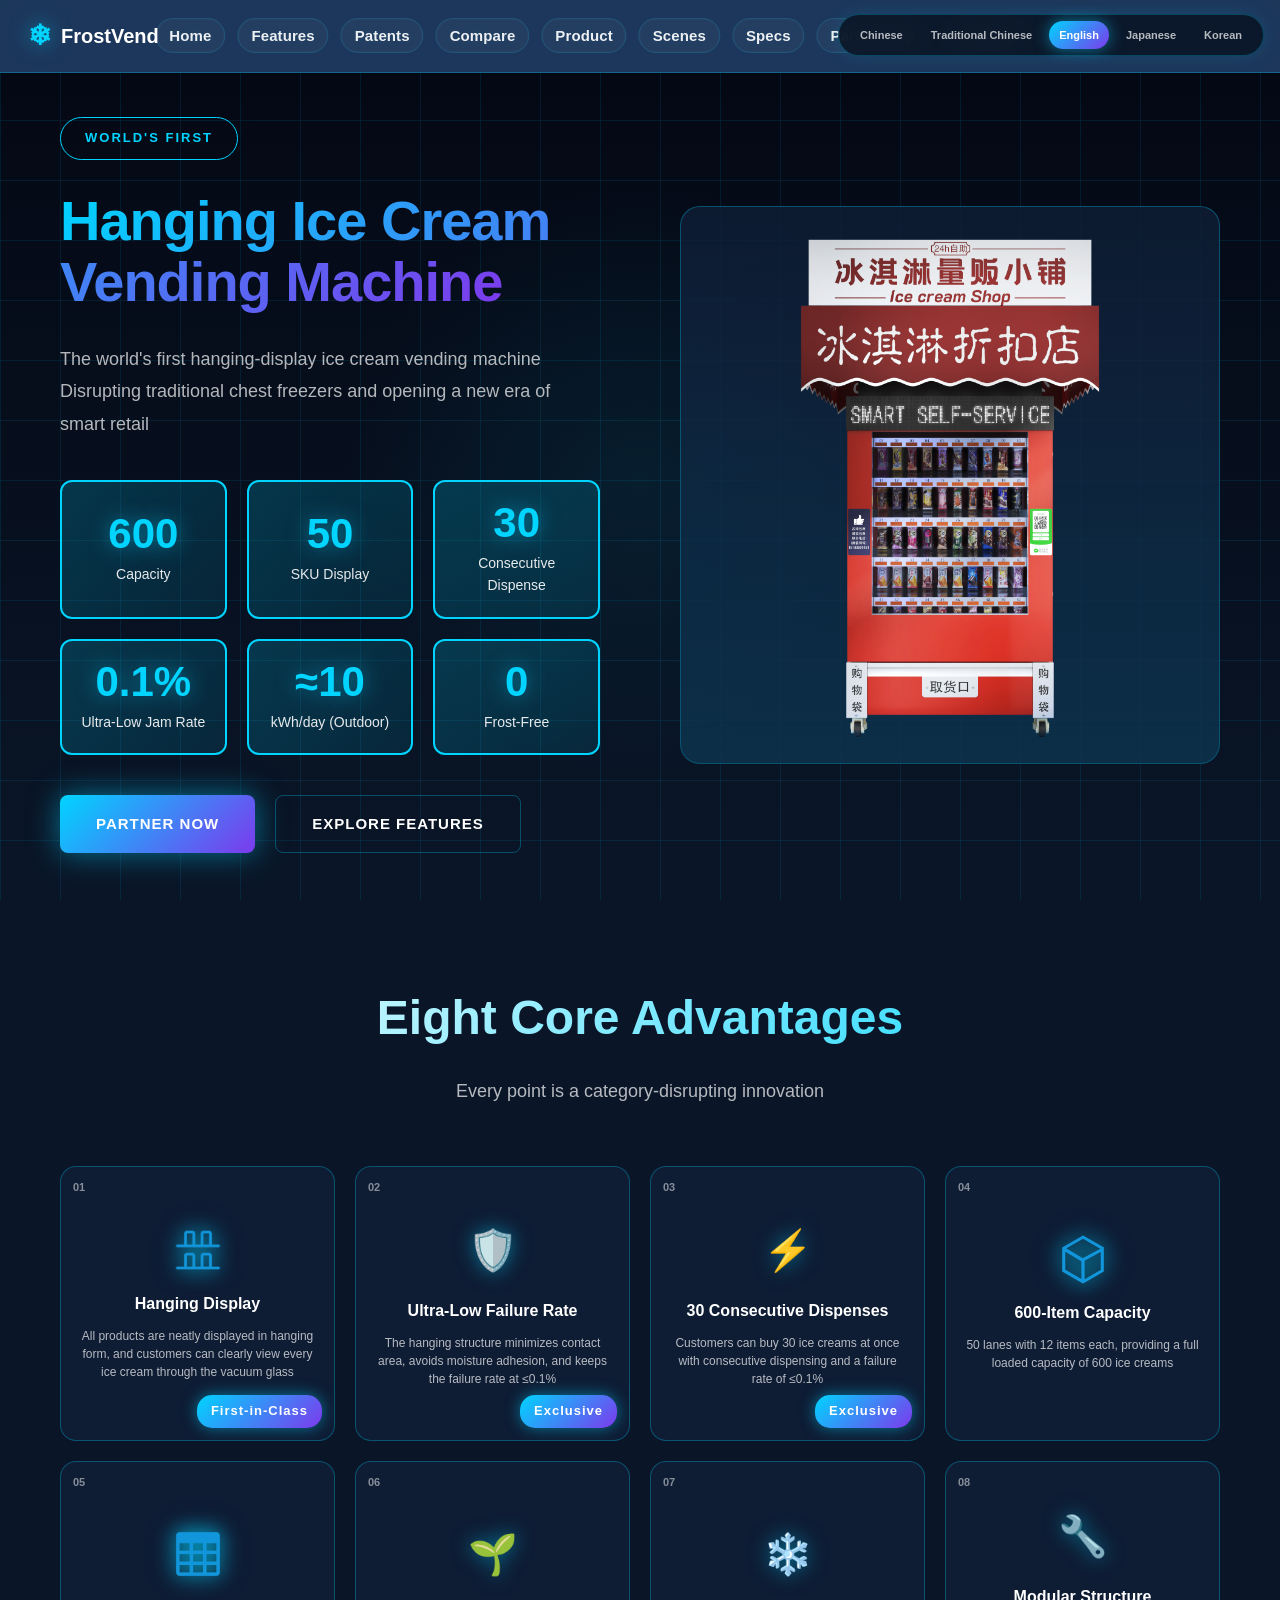
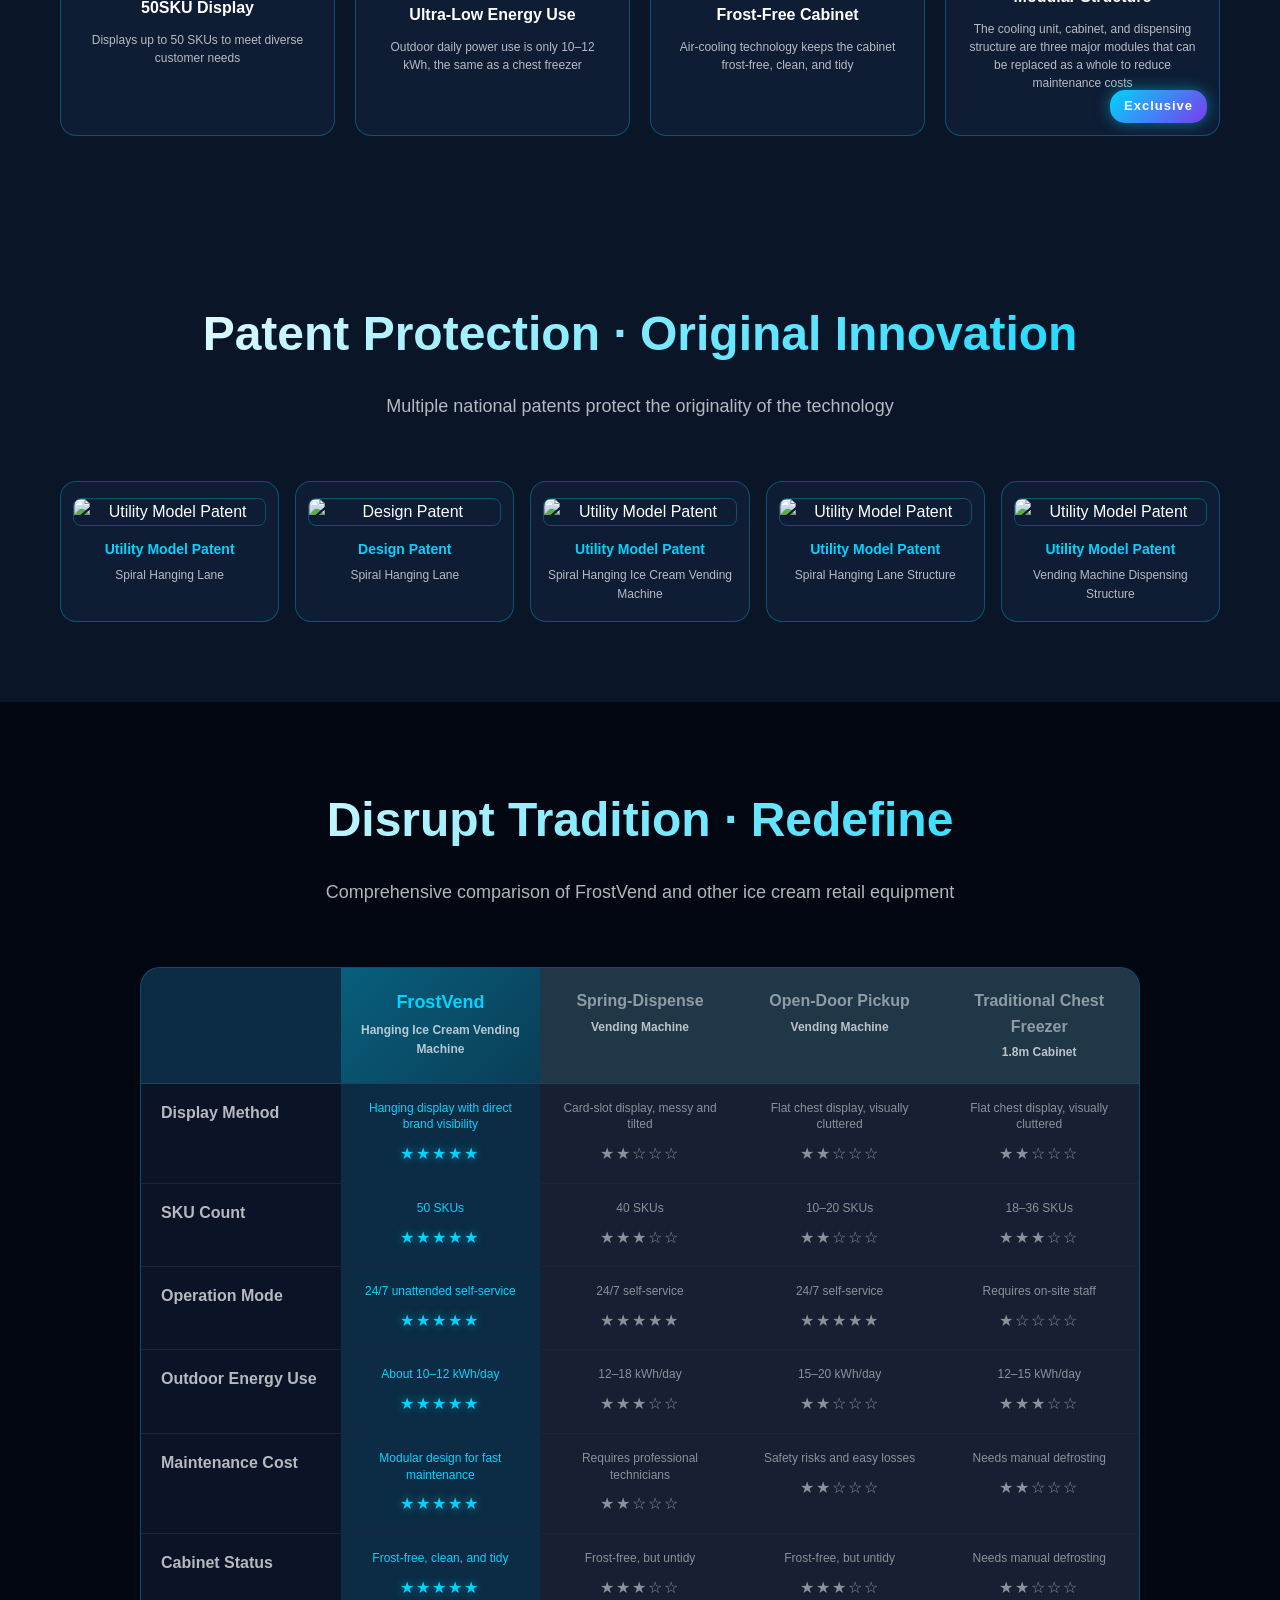
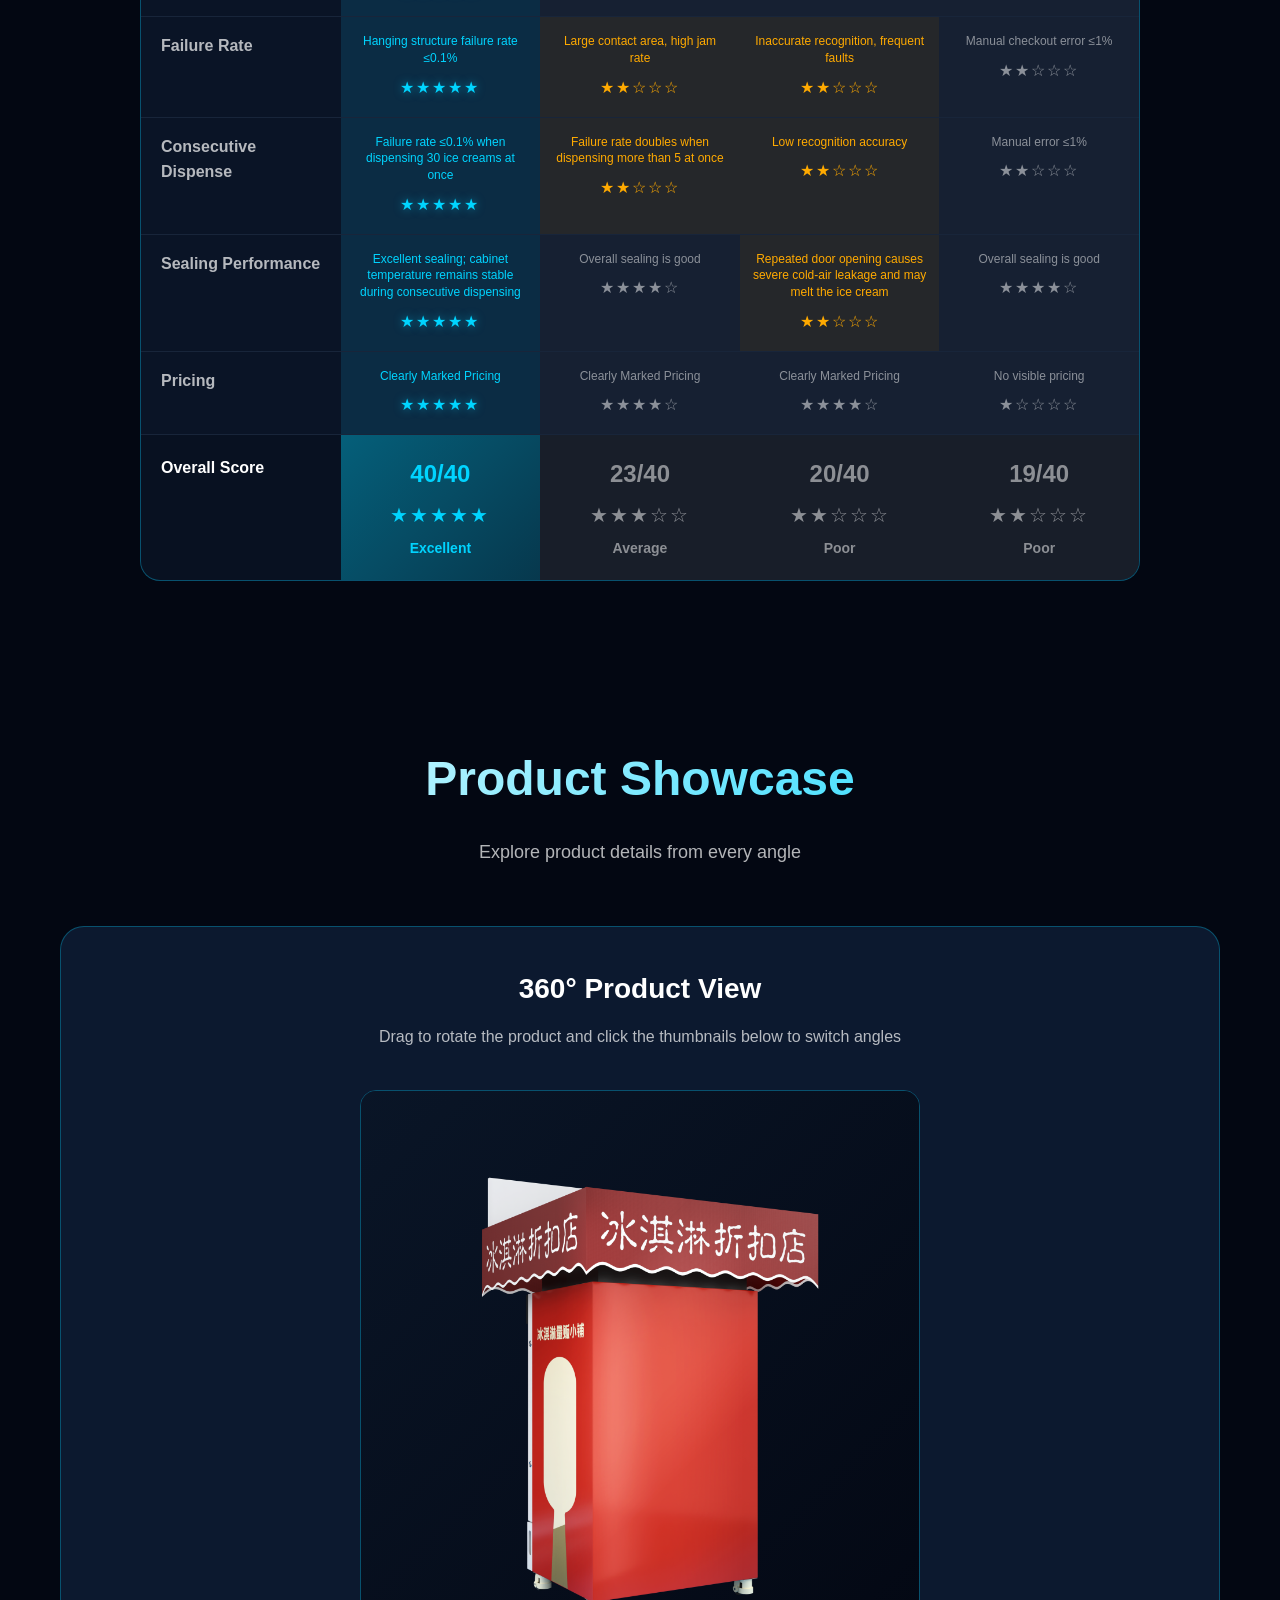
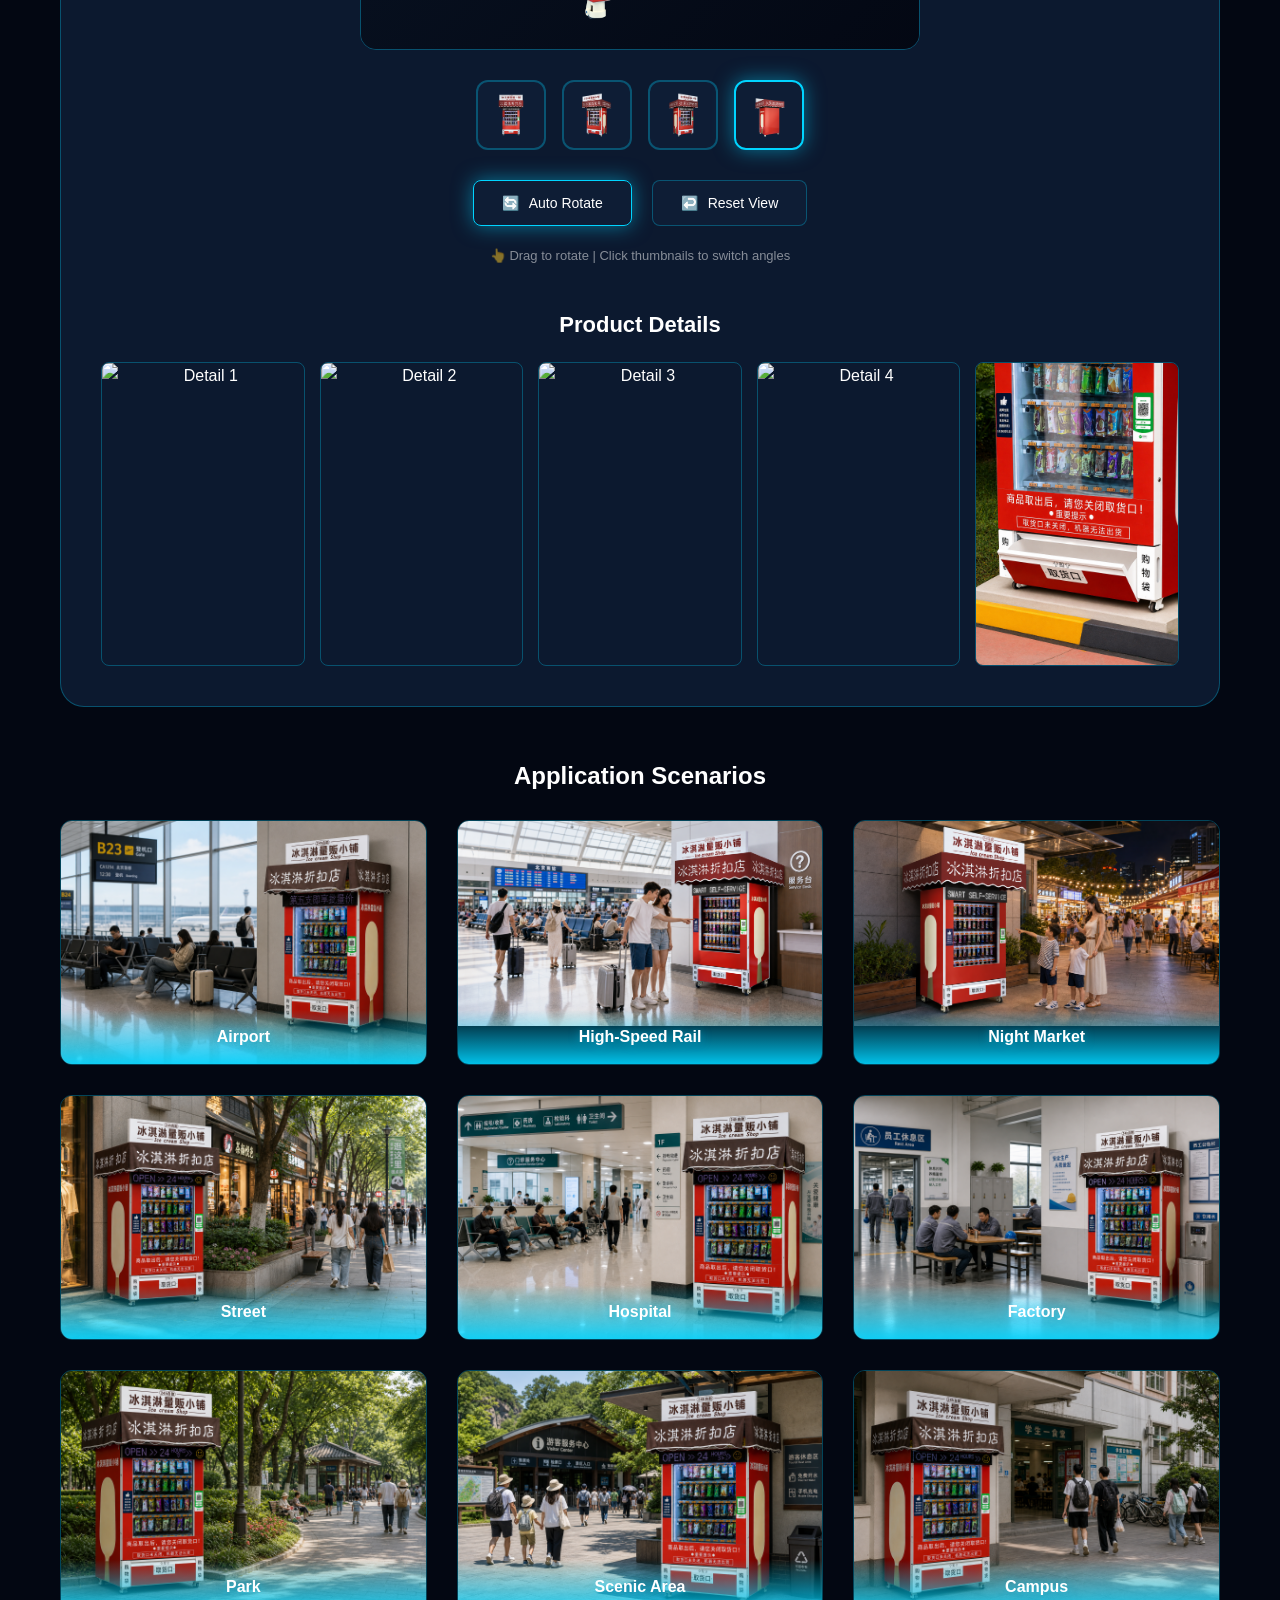
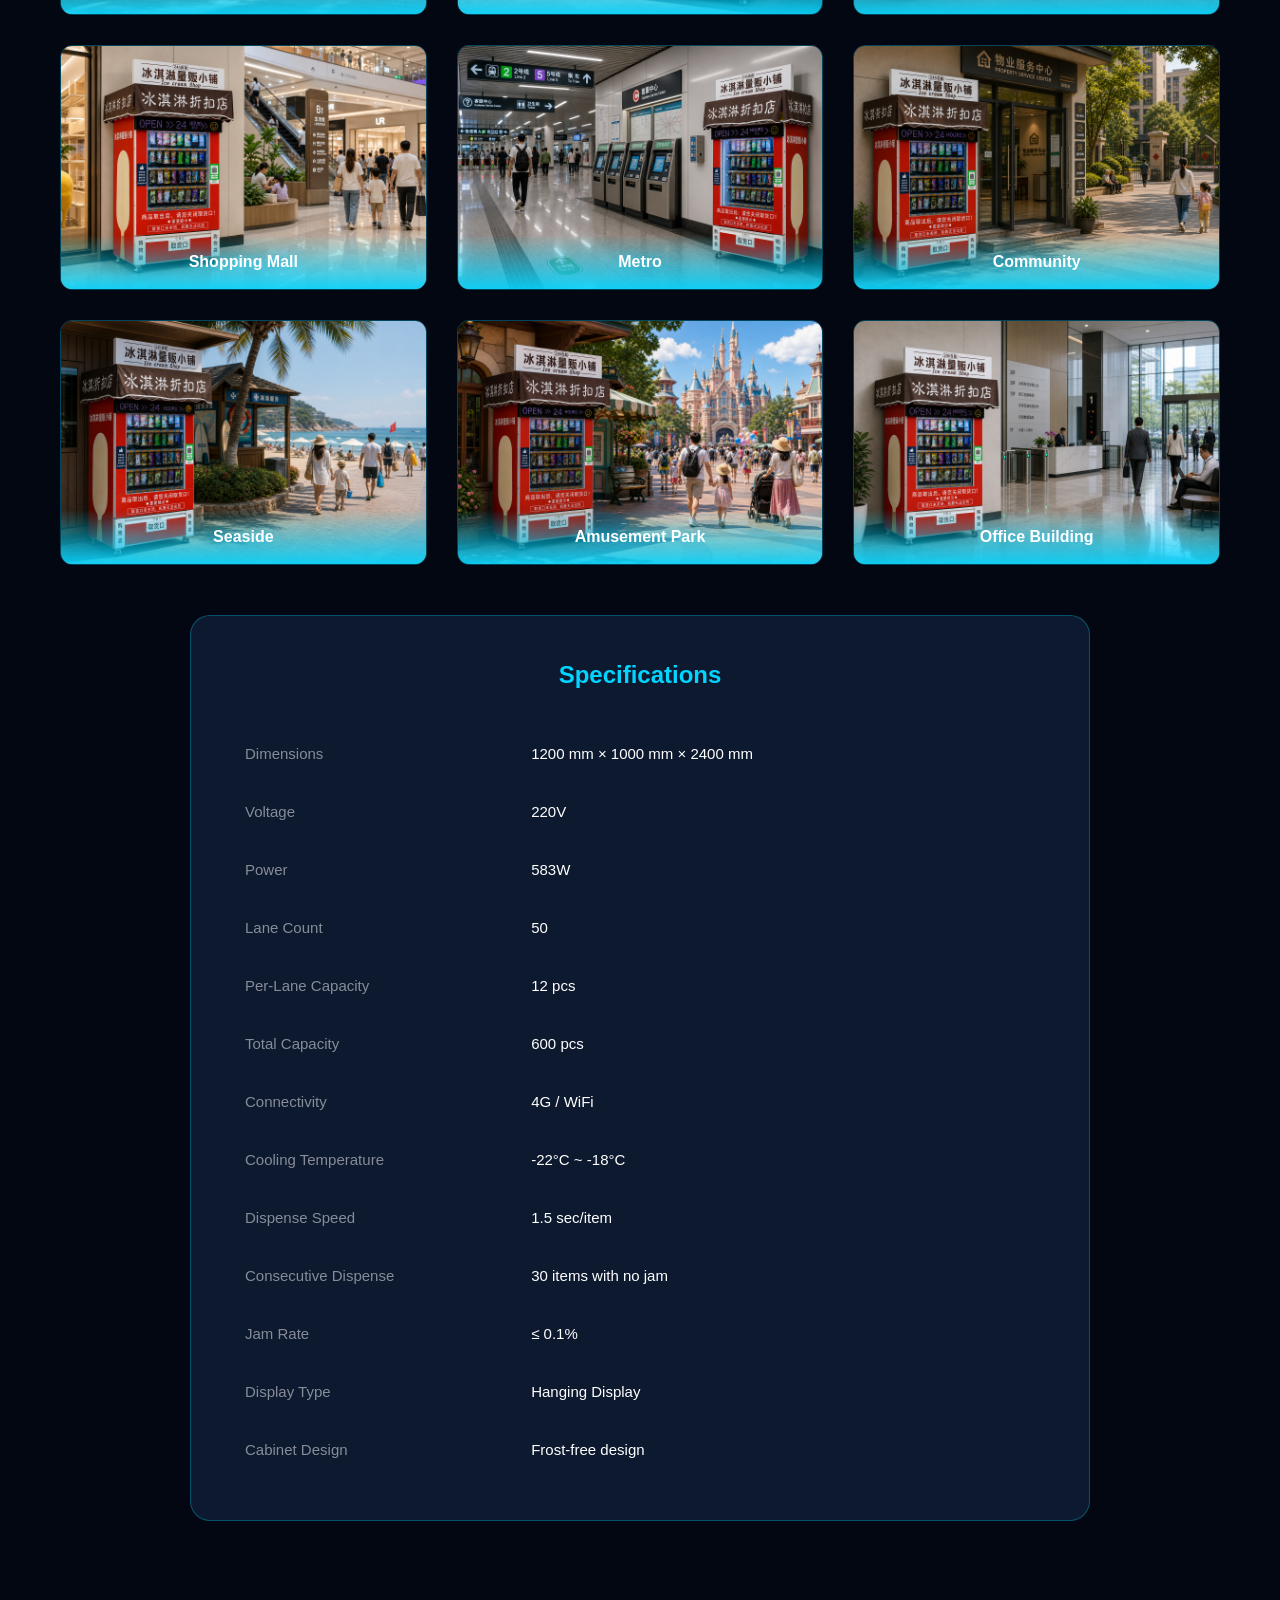
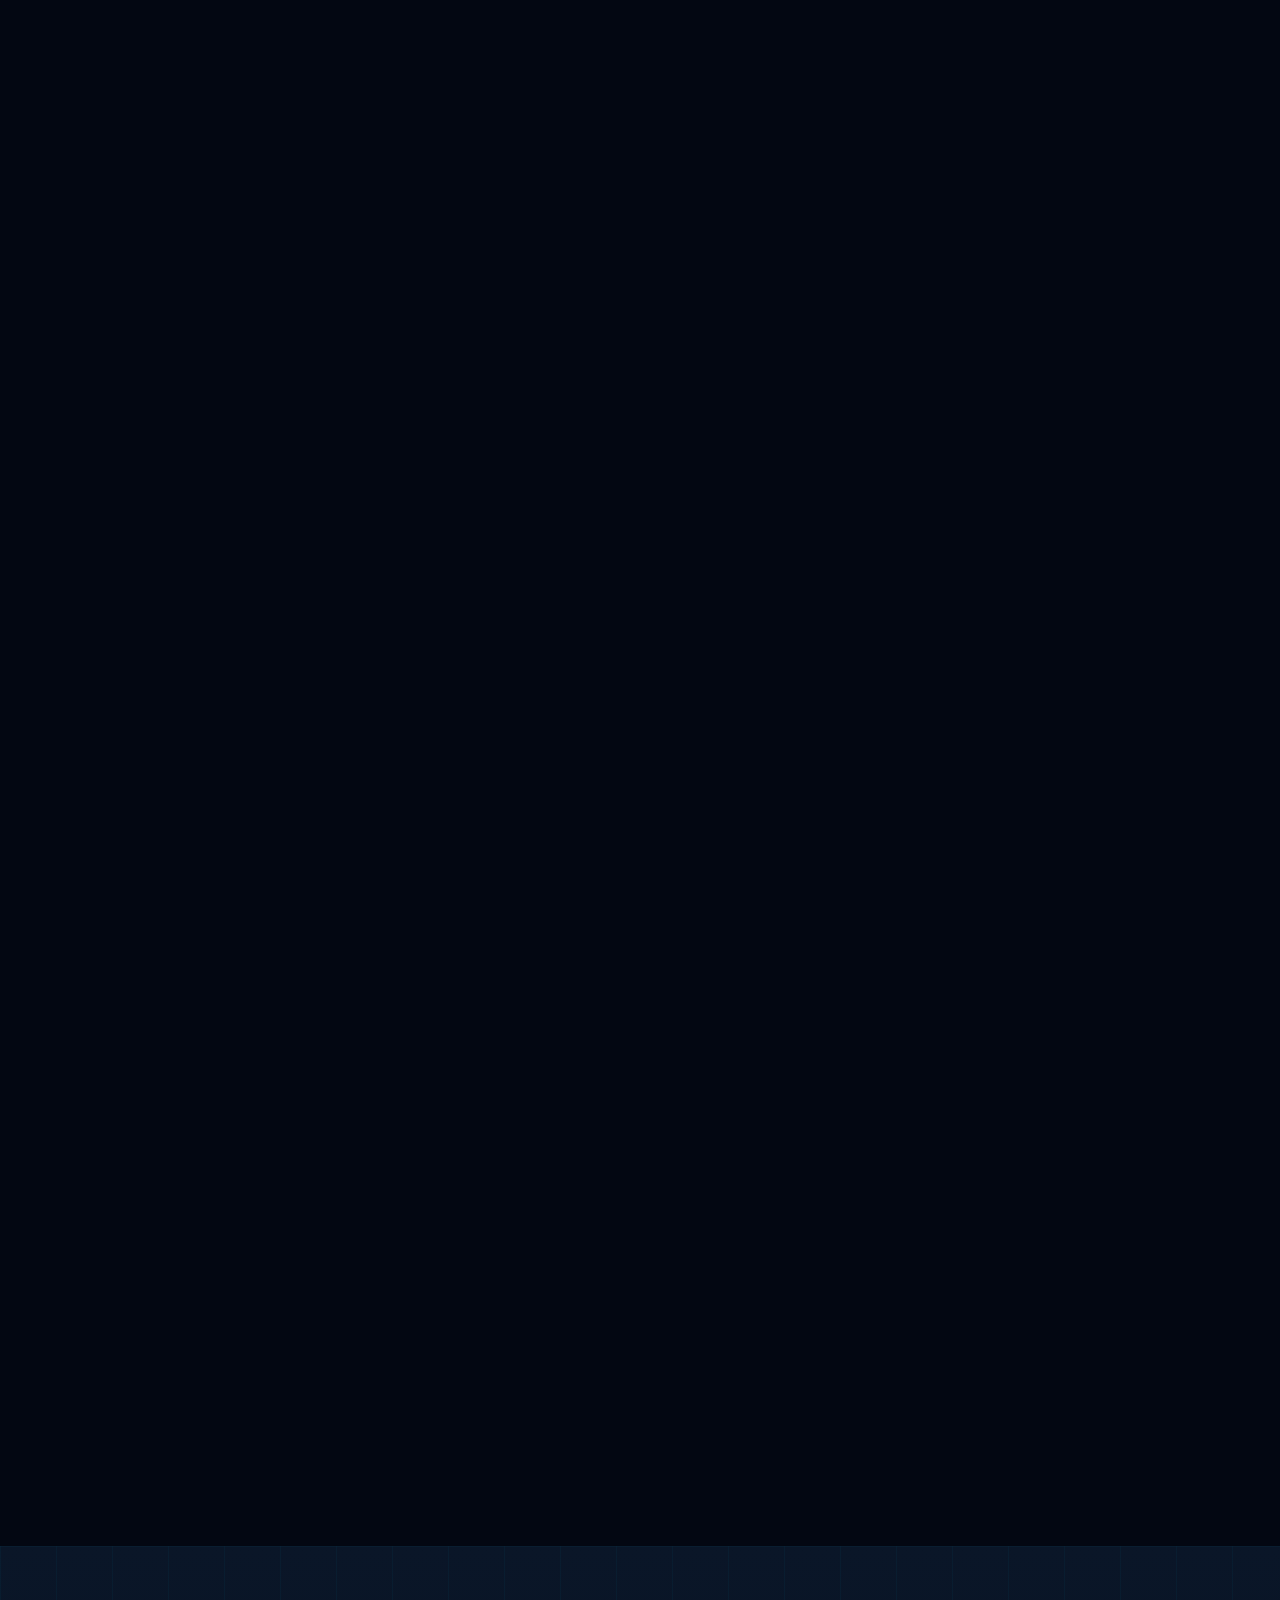
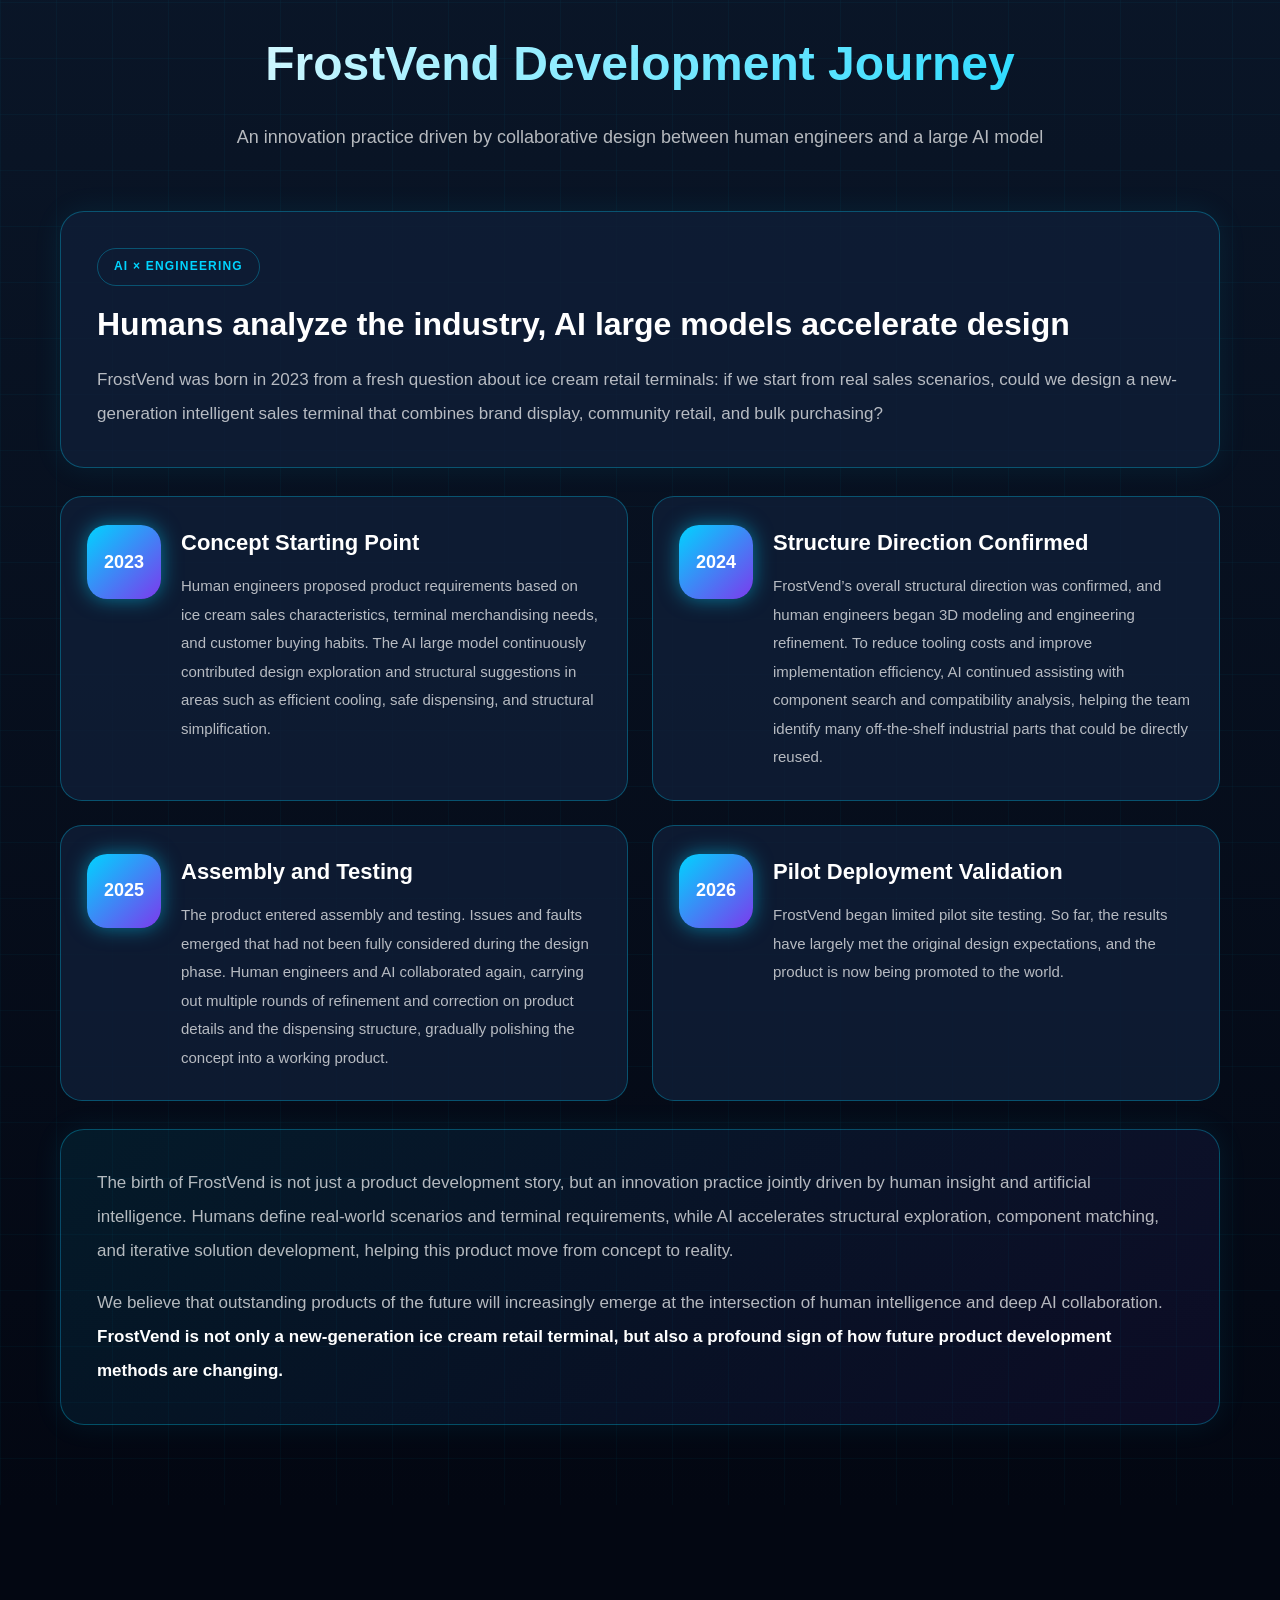
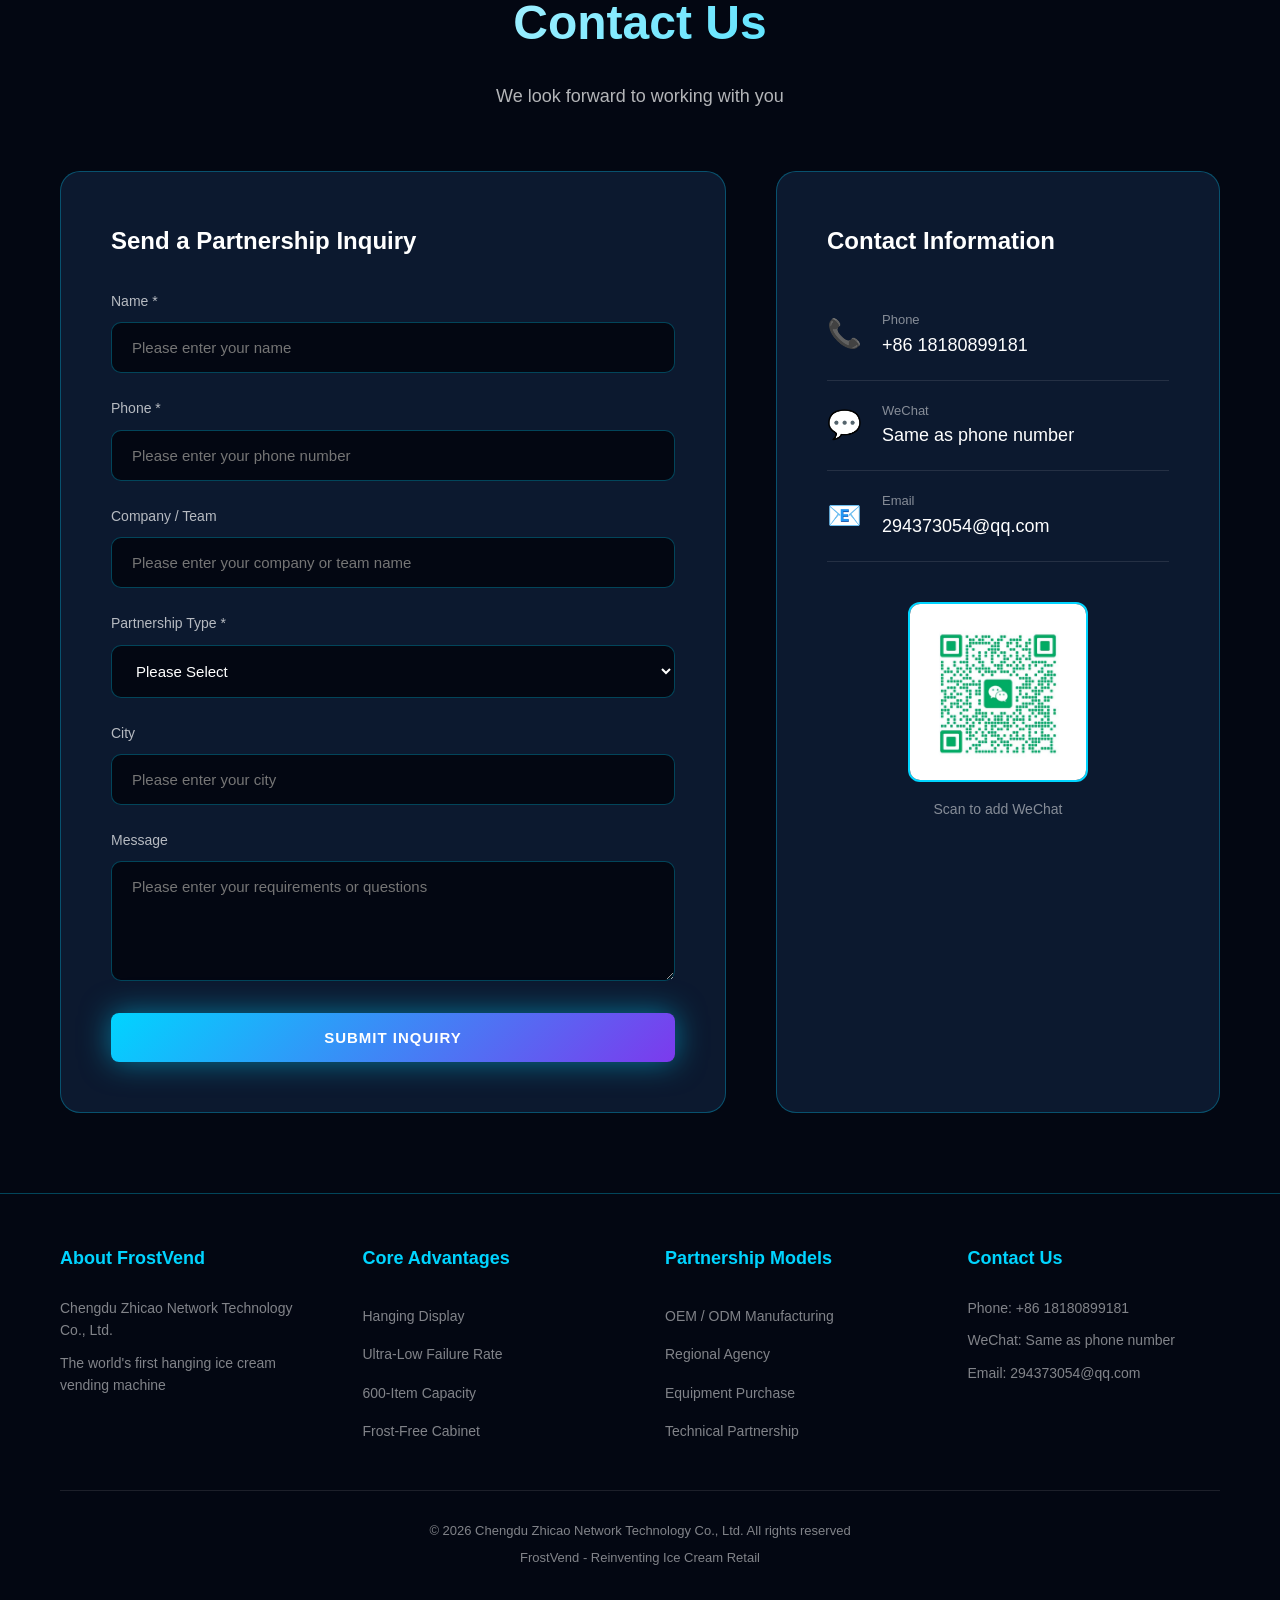
==== commit b0ec9c39: "更新官网场景图素材 Co-Authored-By: Claude Opus 4.7 <noreply@anthropic.com>" ====
--- a/en/index.html
+++ b/en/index.html
@@ -505,7 +505,7 @@
                 <div class="scene-grid">
                     <div class="scene-item"><img src="../images/scene/机场.png" alt="Airport"><span>Airport</span></div>
                     <div class="scene-item"><img src="../images/scene/高铁.png" alt="High-Speed Rail"><span>High-Speed Rail</span></div>
-                    <div class="scene-item"><img src="../images/scene/高校.png" alt="University"><span>University</span></div>
+                    <div class="scene-item"><img src="../images/scene/夜市.png" alt="Night Market"><span>Night Market</span></div>
                     <div class="scene-item"><img src="../images/scene/街头.png" alt="Street"><span>Street</span></div>
                     <div class="scene-item"><img src="../images/scene/医院.png" alt="Hospital"><span>Hospital</span></div>
                     <div class="scene-item"><img src="../images/scene/工厂.png" alt="Factory"><span>Factory</span></div>
